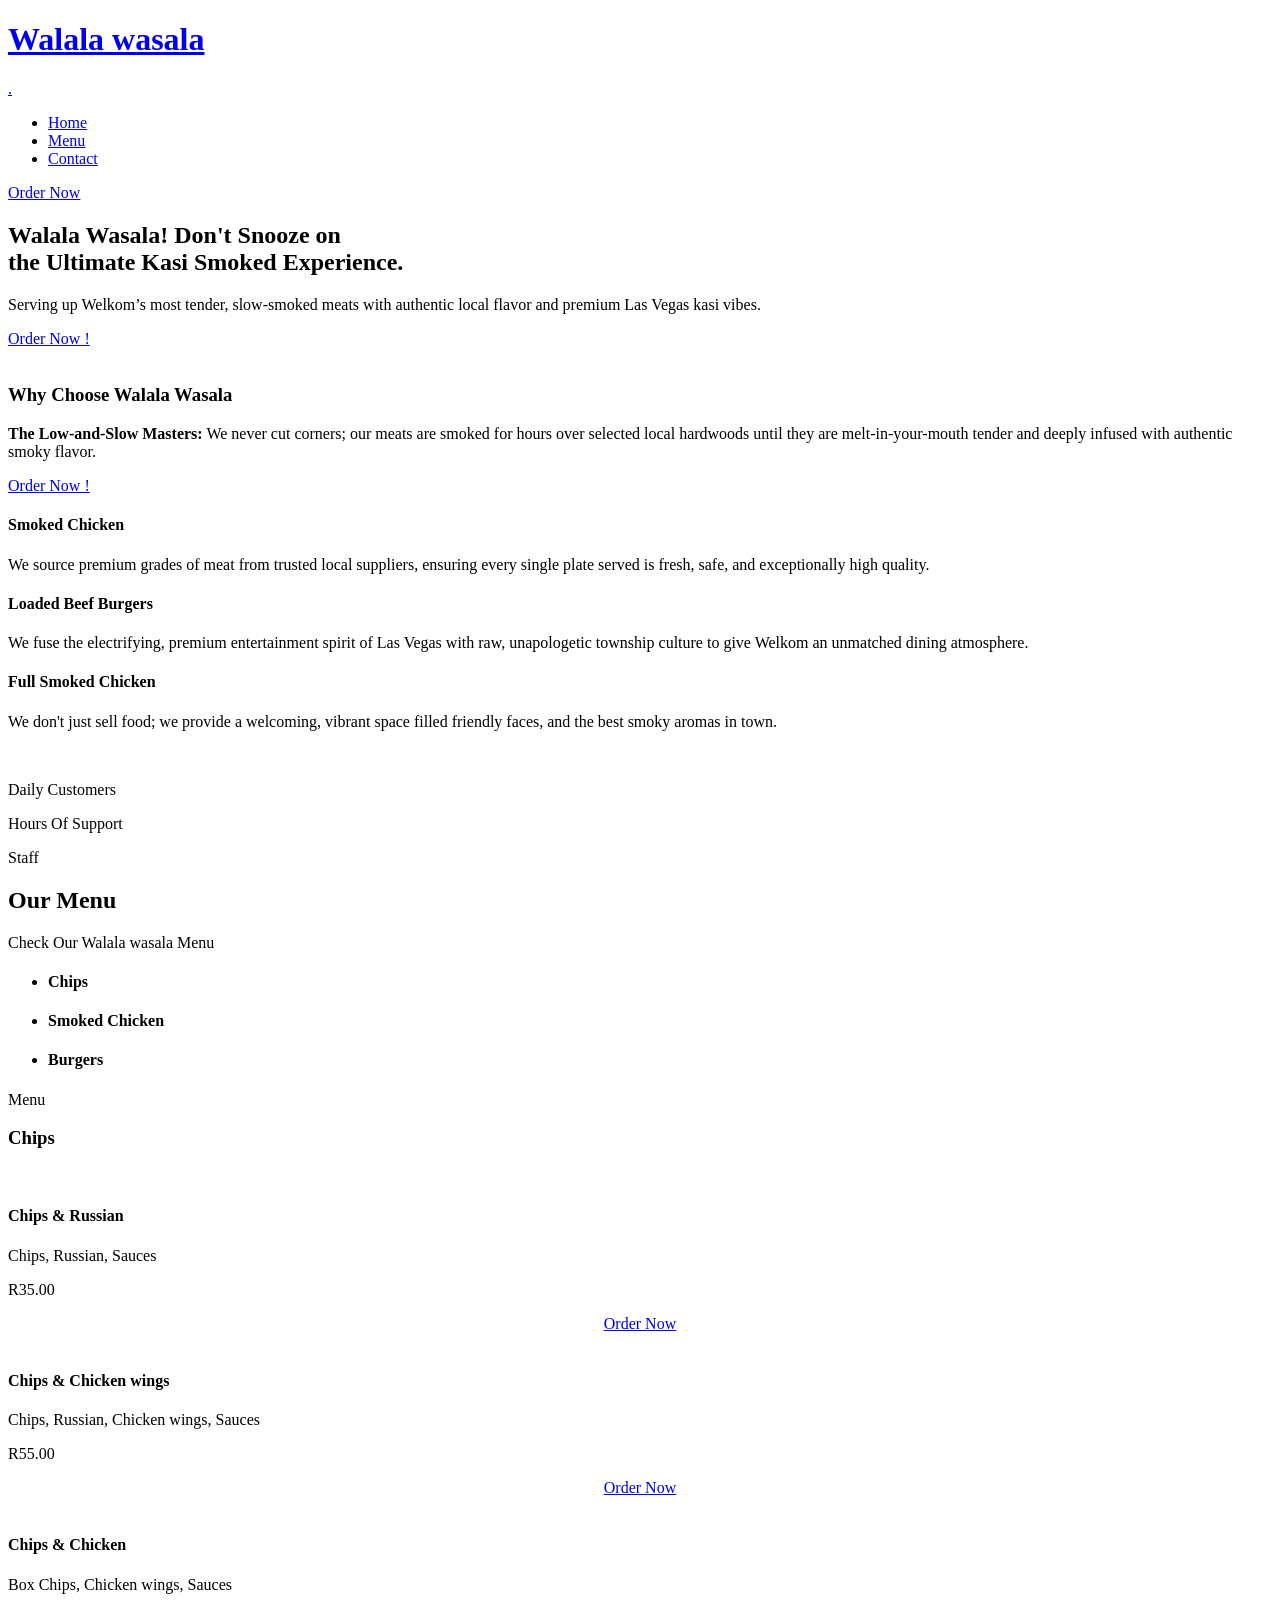
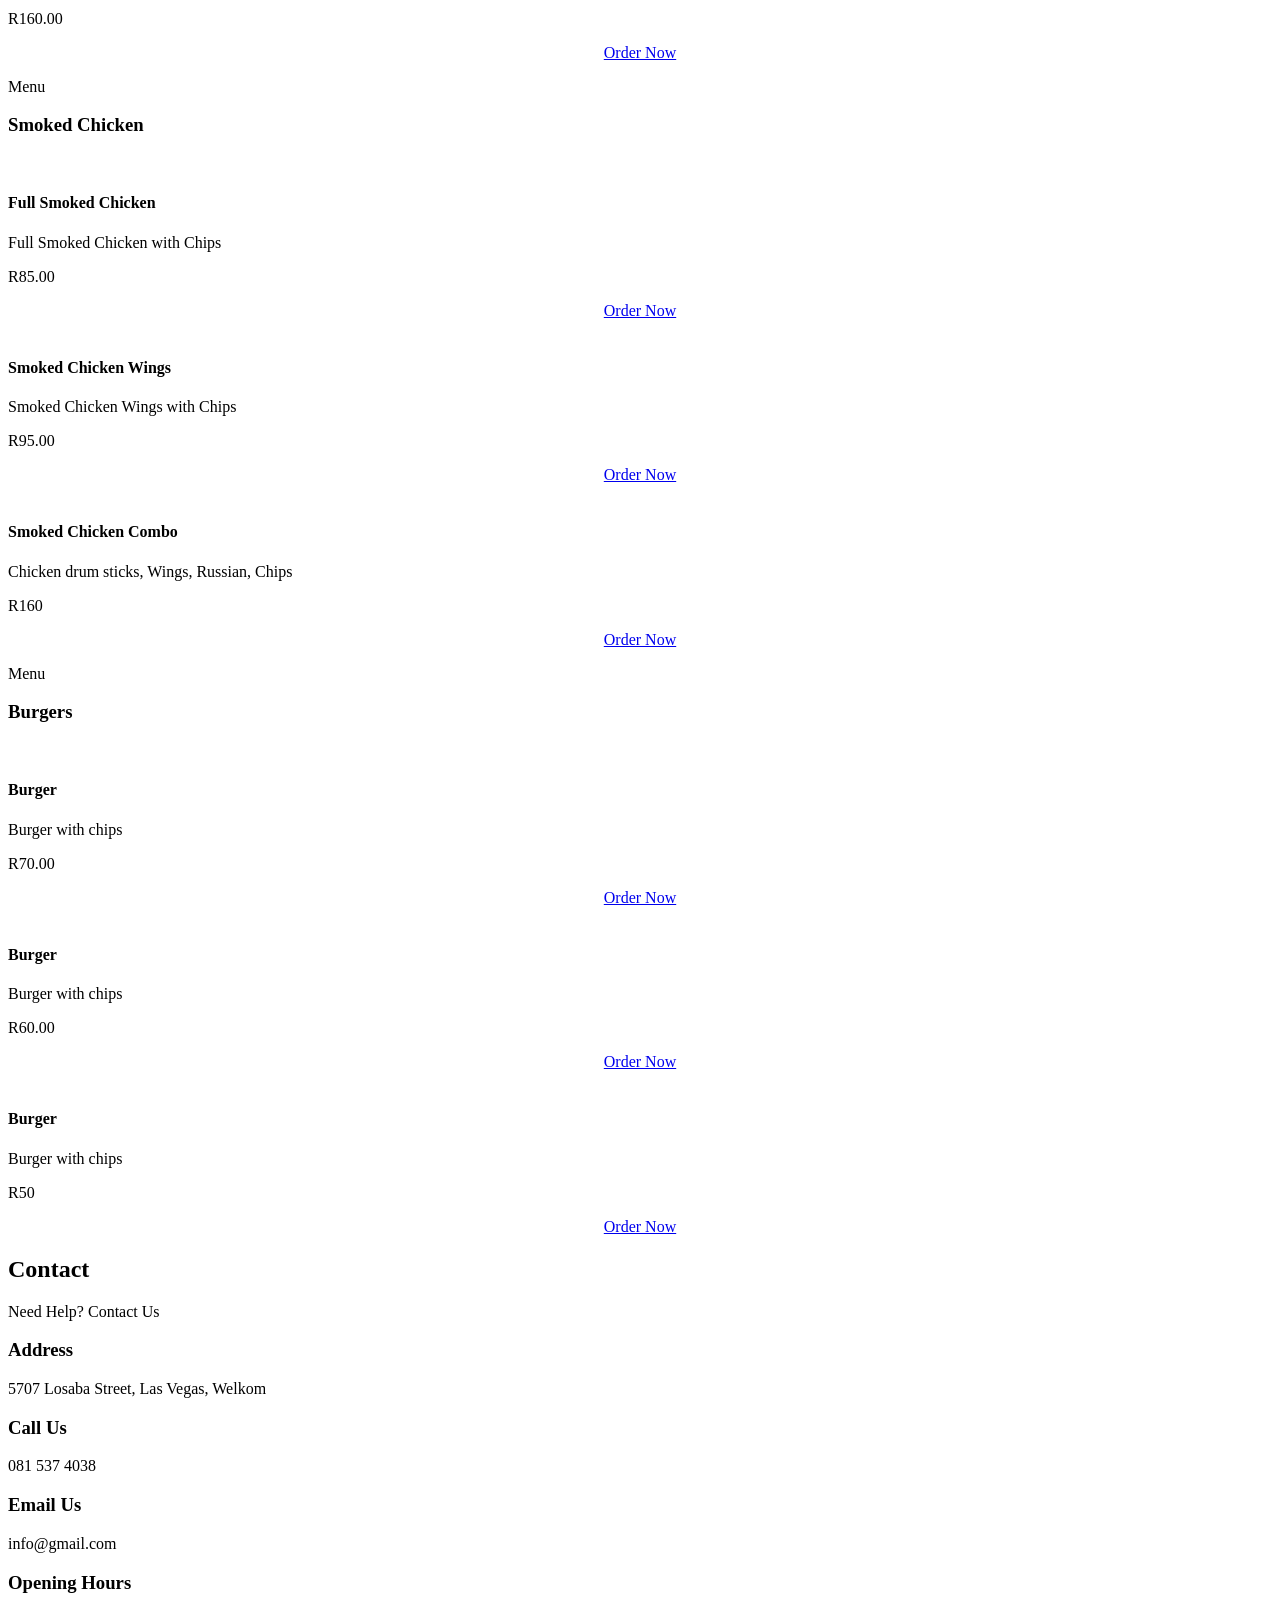
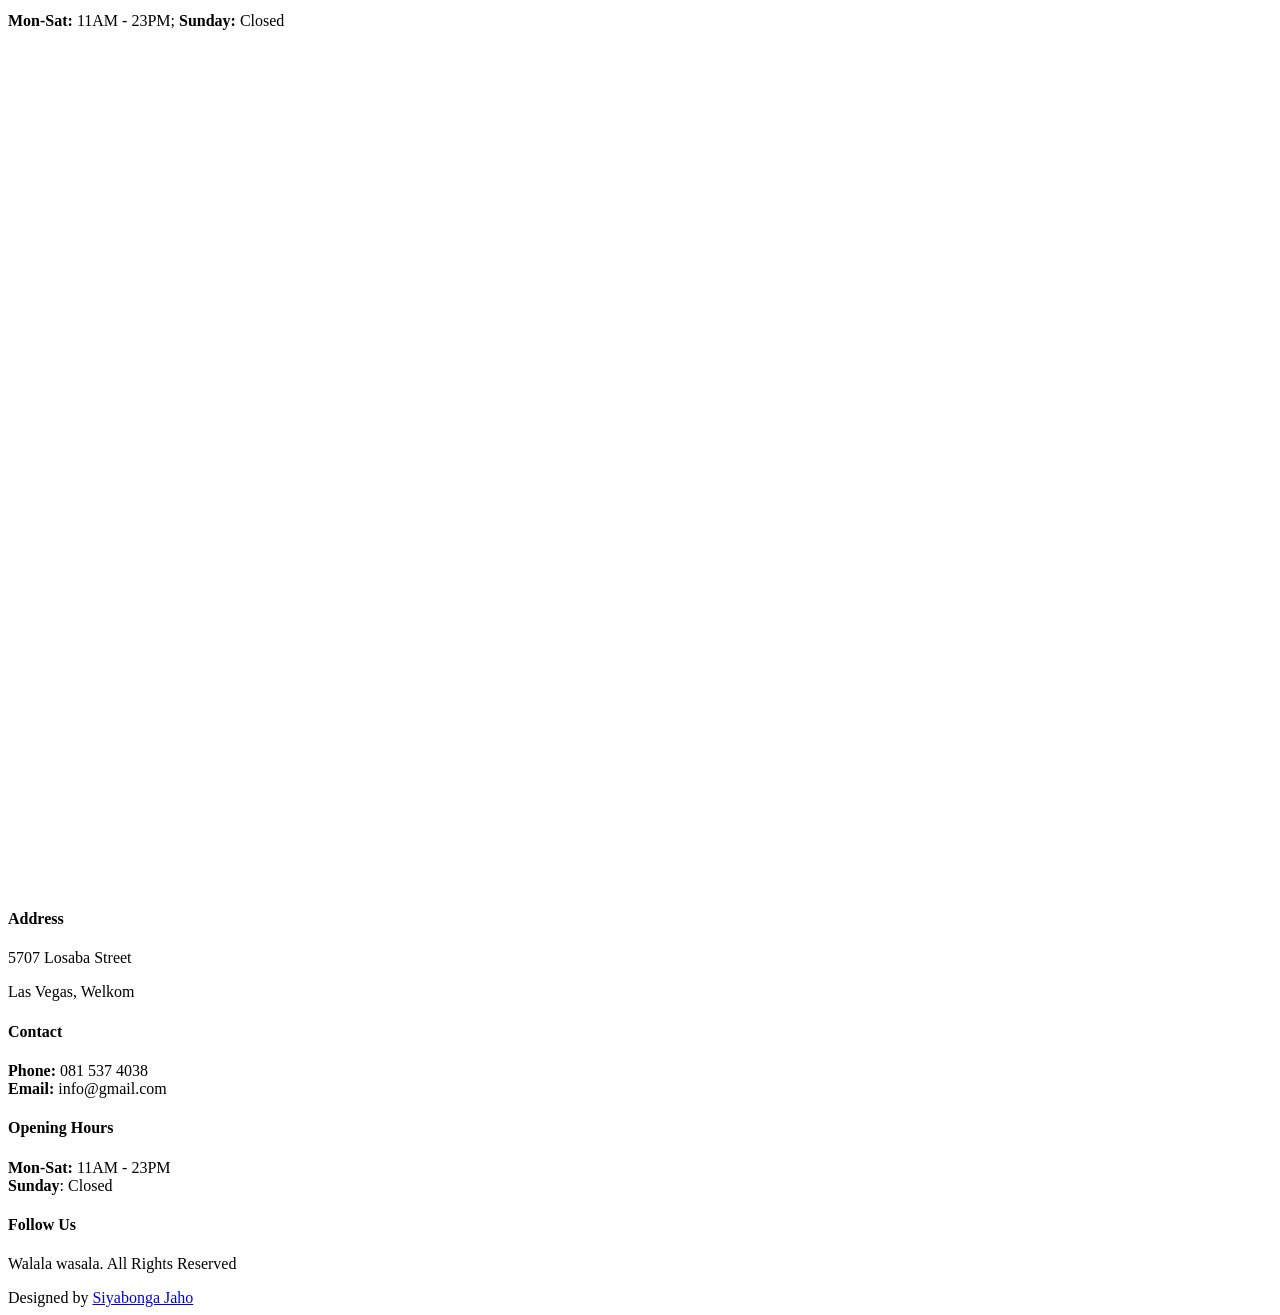
==== index.html @ bbfbb46b "Add files via upload" ====
<!DOCTYPE html>
<html lang="en">

<head>
  <meta charset="utf-8">
  <meta content="width=device-width, initial-scale=1.0" name="viewport">
  <title>Walala wasala</title>
  <meta name="description" content="">
  <meta name="keywords" content="">

  <!-- Favicons -->
  <link href="assets/img/gallery/FB_IMG_1787695778505.jpg" rel="icon">
  <link href="assets/img/gallery/FB_IMG_1787695778505.jpg" rel="apple-touch-icon">

  <!-- Fonts -->
  <link href="https://fonts.googleapis.com" rel="preconnect">
  <link href="https://fonts.gstatic.com" rel="preconnect" crossorigin>
  <link href="https://fonts.googleapis.com/css2?family=Roboto:ital,wght@0,100;0,300;0,400;0,500;0,700;0,900;1,100;1,300;1,400;1,500;1,700;1,900&family=Inter:wght@100;200;300;400;500;600;700;800;900&family=Amatic+SC:wght@400;700&display=swap" rel="stylesheet">

  <!-- Vendor CSS Files -->
  <link href="assets/vendor/bootstrap/css/bootstrap.min.css" rel="stylesheet">
  <link href="assets/vendor/bootstrap-icons/bootstrap-icons.css" rel="stylesheet">
  <link href="assets/vendor/aos/aos.css" rel="stylesheet">
  <link href="assets/vendor/glightbox/css/glightbox.min.css" rel="stylesheet">
  <link href="assets/vendor/swiper/swiper-bundle.min.css" rel="stylesheet">

  <!-- Main CSS File -->
  <link href="assets/css/main.css" rel="stylesheet">

 
</head>

<body class="index-page">

  <header id="header" class="header d-flex align-items-center sticky-top">
    <div class="container position-relative d-flex align-items-center justify-content-between">

      <a href="index.html" class="logo d-flex align-items-center me-auto me-xl-0">
        <!-- Uncomment the line below if you also wish to use an image logo -->
        <!-- <img src="assets/img/logo.png" alt=""> -->
        <h1 class="sitename">Walala wasala</h1>
        <span>.</span>
      </a>

      <nav id="navmenu" class="navmenu">
        <ul>
          <li><a href="#hero" class="active">Home<br></a></li>
          <!--li><a href="#about">About</a></li-->
          <li><a href="#menu">Menu</a></li>
          <!--li><a href="#events">Events</a></li>
          <li><a href="#chefs">Chefs</a></li>
          <li><a href="#gallery">Gallery</a></li>
          <li class="dropdown"><a href="#"><span>Dropdown</span> <i class="bi bi-chevron-down toggle-dropdown"></i></a>
            <ul>
              <li><a href="#">Dropdown 1</a></li>
              <li class="dropdown"><a href="#"><span>Deep Dropdown</span> <i class="bi bi-chevron-down toggle-dropdown"></i></a>
                <ul>
                  <li><a href="#">Deep Dropdown 1</a></li>
                  <li><a href="#">Deep Dropdown 2</a></li>
                  <li><a href="#">Deep Dropdown 3</a></li>
                  <li><a href="#">Deep Dropdown 4</a></li>
                  <li><a href="#">Deep Dropdown 5</a></li>
                </ul>
              </li>
              <li><a href="#">Dropdown 2</a></li>
              <li><a href="#">Dropdown 3</a></li>
              <li><a href="#">Dropdown 4</a></li>
            </ul>
          </li-->
          <li><a href="#contact">Contact</a></li>
        </ul>
        <i class="mobile-nav-toggle d-xl-none bi bi-list"></i>
      </nav>

      <a class="btn-getstarted" href="https://wa.me/27815374038/?text=Hello I would like to place an order.">Order Now</a>

    </div>
  </header>

  <main class="main">

    <!-- Hero Section -->
    <section id="hero" class="hero section light-background">

      <div class="container">
        <div class="row gy-4 justify-content-center justify-content-lg-between">
          <div class="col-lg-5 order-2 order-lg-1 d-flex flex-column justify-content-center">
            <h1 data-aos="fade-up"> Walala Wasala! Don't Snooze on <br>the Ultimate Kasi Smoked Experience.</h1>
            <p data-aos="fade-up" data-aos-delay="100">Serving up Welkom’s most tender, slow-smoked meats with authentic local flavor and premium Las Vegas kasi vibes.</p>
            <div class="d-flex" data-aos="fade-up" data-aos-delay="200">
              <a href="https://wa.me/27815374038/?text=Hello I would like to place an order." class="btn-get-started">Order Now !</a>
              <!--a href="https://www.youtube.com/watch?v=Y7f98aduVJ8" class="glightbox btn-watch-video d-flex align-items-center"><i class="bi bi-play-circle"></i><span>Watch Video</span></a-->
            </div>
          </div>
          <div class="col-lg-5 order-1 order-lg-2 hero-img" data-aos="zoom-out">
            <img src="assets/img/gallery/FB_IMG_1787695778505.jpg" class="img-fluid animated" alt="">
          </div>
        </div>
      </div>

    </section><!-- /Hero Section -->

    <!-- About Section -->
    <!--section id="about" class="about section">

      <!-- Section Title -->
      <!--div class="container section-title" data-aos="fade-up">
        <h2>About Us<br></h2>
        <p><span>Learn More</span> <span class="description-title">About Us</span></p>
      </div><!-- End Section Title -->

      <!--div class="container">

        <div class="row gy-4">
          <div class="col-lg-7" data-aos="fade-up" data-aos-delay="100">
            <img src="assets/img/about.jpg" class="img-fluid mb-4" alt="">
            <div class="book-a-table">
              <h3>Book a Table</h3>
              <p>+1 5589 55488 55</p>
            </div>
          </div>
          <div class="col-lg-5" data-aos="fade-up" data-aos-delay="250">
            <div class="content ps-0 ps-lg-5">
              <p class="fst-italic">
                Lorem ipsum dolor sit amet, consectetur adipiscing elit, sed do eiusmod tempor incididunt ut labore et dolore
                magna aliqua.
              </p>
              <ul>
                <li><i class="bi bi-check-circle-fill"></i> <span>Ullamco laboris nisi ut aliquip ex ea commodo consequat.</span></li>
                <li><i class="bi bi-check-circle-fill"></i> <span>Duis aute irure dolor in reprehenderit in voluptate velit.</span></li>
                <li><i class="bi bi-check-circle-fill"></i> <span>Ullamco laboris nisi ut aliquip ex ea commodo consequat. Duis aute irure dolor in reprehenderit in voluptate trideta storacalaperda mastiro dolore eu fugiat nulla pariatur.</span></li>
              </ul>
              <p>
                Ullamco laboris nisi ut aliquip ex ea commodo consequat. Duis aute irure dolor in reprehenderit in voluptate
                velit esse cillum dolore eu fugiat nulla pariatur. Excepteur sint occaecat cupidatat non proident
              </p>

              <div class="position-relative mt-4">
                <img src="assets/img/about-2.jpg" class="img-fluid" alt="">
                <a href="https://www.youtube.com/watch?v=Y7f98aduVJ8" class="glightbox pulsating-play-btn"></a>
              </div>
            </div>
          </div>
        </div>

      </div>

    </section><!-- /About Section -->

    <!-- Why Us Section -->
    <section id="why-us" class="why-us section light-background">

      <div class="container">

        <div class="row gy-4">

          <div class="col-lg-4" data-aos="fade-up" data-aos-delay="100">
            <div class="why-box">
              <h3>Why Choose Walala Wasala</h3>
              <p>
               <strong>The Low-and-Slow Masters:</strong> We never cut corners; our meats are smoked for hours over selected local hardwoods until they are melt-in-your-mouth tender and deeply infused with authentic smoky flavor.
              </p>
              <div class="text-center">
                <a href="https://wa.me/27815374038/?text=Hello I would like to place an order." class="more-btn"><span>Order Now !</span> <i class="bi bi-chevron-right"></i></a>
              </div>
            </div>
          </div><!-- End Why Box -->

          <div class="col-lg-8 d-flex align-items-stretch">
            <div class="row gy-4" data-aos="fade-up" data-aos-delay="200">

              <div class="col-xl-4">
                <div class="icon-box d-flex flex-column justify-content-center align-items-center">
                  <i class="bi bi-inboxes"></i>
                  <h4>Smoked Chicken</h4>
                  <p>We source premium grades of meat from trusted local suppliers, ensuring every single plate served is fresh, safe, and exceptionally high quality.</p>
                </div>
              </div><!-- End Icon Box -->

              <div class="col-xl-4" data-aos="fade-up" data-aos-delay="300">
                <div class="icon-box d-flex flex-column justify-content-center align-items-center">
                  <i class="bi bi-inboxes"></i>
                  <h4>Loaded Beef Burgers</h4>
                  <p>We fuse the electrifying, premium entertainment spirit of Las Vegas with raw, unapologetic township culture to give Welkom an unmatched dining atmosphere.</p>
                </div>
              </div><!-- End Icon Box -->

              <div class="col-xl-4" data-aos="fade-up" data-aos-delay="400">
                <div class="icon-box d-flex flex-column justify-content-center align-items-center">
                  <i class="bi bi-inboxes"></i>
                  <h4>Full Smoked Chicken</h4>
                  <p>We don't just sell food; we provide a welcoming, vibrant space filled friendly faces, and the best smoky aromas in town.</p>
                </div>
              </div><!-- End Icon Box -->

            </div>
          </div>

        </div>

      </div>

    </section><!-- /Why Us Section -->

    <!-- Stats Section -->
    <section id="stats" class="stats section dark-background">

      <img src="assets/img/gallery/FB_IMG_1787695778505.jpg" alt="" data-aos="fade-in">

      <div class="container position-relative" data-aos="fade-up" data-aos-delay="100">

        <div class="row gy-4">

          <div class="col-lg-3 col-md-6">
            <div class="stats-item text-center w-100 h-100">
              <span data-purecounter-start="0" data-purecounter-end="50" data-purecounter-duration="1" class="purecounter"></span>
              <p>Daily Customers</p>
            </div>
          </div><!-- End Stats Item -->

          <!--div class="col-lg-3 col-md-6">
            <div class="stats-item text-center w-100 h-100">
              <span data-purecounter-start="0" data-purecounter-end="521" data-purecounter-duration="1" class="purecounter"></span>
              <p>Projects</p>
            </div>
          </div><!-- End Stats Item -->

          <div class="col-lg-3 col-md-6">
            <div class="stats-item text-center w-100 h-100">
              <span data-purecounter-start="0" data-purecounter-end="8" data-purecounter-duration="1" class="purecounter"></span>
              <p>Hours Of Support</p>
            </div>
          </div><!-- End Stats Item -->

          <div class="col-lg-3 col-md-6">
            <div class="stats-item text-center w-100 h-100">
              <span data-purecounter-start="0" data-purecounter-end="5" data-purecounter-duration="1" class="purecounter"></span>
              <p>Staff</p>
            </div>
          </div><!-- End Stats Item -->

        </div>

      </div>

    </section><!-- /Stats Section -->

    <!-- Menu Section -->
    <section id="menu" class="menu section">

      <!-- Section Title -->
      <div class="container section-title" data-aos="fade-up">
        <h2>Our Menu</h2>
        <p><span>Check Our</span> <span class="description-title">Walala wasala Menu</span></p>
      </div><!-- End Section Title -->

      <div class="container">

        <ul class="nav nav-tabs d-flex justify-content-center" data-aos="fade-up" data-aos-delay="100">

          <li class="nav-item">
            <a class="nav-link active show" data-bs-toggle="tab" data-bs-target="#menu-starters">
              <h4>Chips</h4>
            </a>
          </li><!-- End tab nav item -->

          <li class="nav-item">
            <a class="nav-link" data-bs-toggle="tab" data-bs-target="#menu-breakfast">
              <h4>Smoked Chicken</h4>
            </a><!-- End tab nav item -->

          </li>
          <li class="nav-item">
            <a class="nav-link" data-bs-toggle="tab" data-bs-target="#menu-lunch">
              <h4>Burgers</h4>
            </a>
          </li><!-- End tab nav item -->

          <!--li class="nav-item">
            <a class="nav-link" data-bs-toggle="tab" data-bs-target="#menu-dinner">
              <h4>Dinner</h4>
            </a>
          </li><!-- End tab nav item -->

        </ul>

        <div class="tab-content" data-aos="fade-up" data-aos-delay="200">

          <div class="tab-pane fade active show" id="menu-starters">

            <div class="tab-header text-center">
              <p>Menu</p>
              <h3>Chips</h3>
            </div>

            <div class="row gy-5">

              <div class="col-lg-4 menu-item">
                <a href="assets/img/gallery/FB_IMG_1787696313741.jpg" class="glightbox"><img src="assets/img/gallery/FB_IMG_1787696313741.jpg" class="menu-img img-fluid" alt=""></a>
                <h4>Chips & Russian</h4>
                <p class="ingredients">
                  Chips, Russian, Sauces
                </p>
                <p class="price">
                  R35.00
                </p>
                 <center><a class="btn-getstarted" href="https://wa.me/27815374038/?text=Hello I would like to place an order.">Order Now</a></center>
              </div><!-- Menu Item -->

              <div class="col-lg-4 menu-item">
                <a href="assets/img/gallery/FB_IMG_1787696307633.jpg" class="glightbox"><img src="assets/img/gallery/FB_IMG_1787696307633.jpg" class="menu-img img-fluid" alt=""></a>
                <h4>Chips & Chicken wings</h4>
                <p class="ingredients">
                  Chips, Russian, Chicken wings, Sauces
                </p>
                <p class="price">
                  R55.00
                </p>
                 <center><a class="btn-getstarted" href="https://wa.me/27815374038/?text=Hello I would like to place an order.">Order Now</a></center>
              </div><!-- Menu Item -->

              <div class="col-lg-4 menu-item">
                <a href="assets/img/gallery/FB_IMG_1787696283508.jpg" class="glightbox"><img src="assets/img/gallery/FB_IMG_1787696283508.jpg" class="menu-img img-fluid" height="100px" alt=""></a>
                <h4>Chips & Chicken</h4>
                <p class="ingredients">
                 Box Chips, Chicken wings, Sauces
                </p>
                <p class="price">
                  R160.00
                </p>
                 <center><a class="btn-getstarted" href="https://wa.me/27815374038/?text=Hello I would like to place an order.">Order Now</a></center>
              </div><!-- Menu Item -->

              <!--div class="col-lg-4 menu-item">
                <a href="assets/img/menu/menu-item-4.png" class="glightbox"><img src="assets/img/menu/menu-item-4.png" class="menu-img img-fluid" alt=""></a>
                <h4>Eos Luibusdam</h4>
                <p class="ingredients">
                  Lorem, deren, trataro, filede, nerada
                </p>
                <p class="price">
                  R12.95
                </p>
              </div><!-- Menu Item -->

              <!--div class="col-lg-4 menu-item">
                <a href="assets/img/menu/menu-item-5.png" class="glightbox"><img src="assets/img/menu/menu-item-5.png" class="menu-img img-fluid" alt=""></a>
                <h4>Eos Luibusdam</h4>
                <p class="ingredients">
                  Lorem, deren, trataro, filede, nerada
                </p>
                <p class="price">
                  R12.95
                </p>
              </div><!-- Menu Item -->

              <!--div class="col-lg-4 menu-item">
                <a href="assets/img/menu/menu-item-6.png" class="glightbox"><img src="assets/img/menu/menu-item-6.png" class="menu-img img-fluid" alt=""></a>
                <h4>Laboriosam Direva</h4>
                <p class="ingredients">
                  Lorem, deren, trataro, filede, nerada
                </p>
                <p class="price">
                  R9.95
                </p>
              </div><!-- Menu Item -->

            </div>

          </div><!-- End Starter Menu Content -->

          <div class="tab-pane fade" id="menu-breakfast">

            <div class="tab-header text-center">
              <p>Menu</p>
              <h3>Smoked Chicken</h3>
            </div>

            <div class="row gy-5">

              <div class="col-lg-4 menu-item">
                <a href="assets/img/gallery/FB_IMG_1787696366951.jpg" class="glightbox"><img src="assets/img/gallery/FB_IMG_1787696366951.jpg" class="menu-img img-fluid" alt=""></a>
                <h4>Full Smoked Chicken</h4>
                <p class="ingredients">
                  Full Smoked Chicken with Chips
                </p>
                <p class="price">
                  R85.00
                </p>
                 <center><a class="btn-getstarted" href="https://wa.me/27815374038/?text=Hello I would like to place an order.">Order Now</a></center>
              </div><!-- Menu Item -->

              <div class="col-lg-4 menu-item">
                <a href="assets/img/gallery/FB_IMG_1787695811491.jpg" class="glightbox"><img src="assets/img/gallery/FB_IMG_1787695811491.jpg" class="menu-img img-fluid" alt=""></a>
                <h4>Smoked Chicken Wings</h4>
                <p class="ingredients">
                  Smoked Chicken Wings with Chips
                </p>
                <p class="price">
                  R95.00
                </p>
                 <center><a class="btn-getstarted" href="https://wa.me/27815374038/?text=Hello I would like to place an order.">Order Now</a></center>
              </div><!-- Menu Item -->

              <div class="col-lg-4 menu-item">
                <a href="assets/img/gallery.jpg" class="glightbox"><img src="assets/img/gallery/FB_IMG_1787696236591.jpg" class="menu-img img-fluid" alt=""></a>
                <h4>Smoked Chicken Combo</h4>
                <p class="ingredients">
                  Chicken drum sticks, Wings, Russian, Chips
                </p>
                <p class="price">
                  R160
                </p>
                 <center><a class="btn-getstarted" href="https://wa.me/27815374038/?text=Hello I would like to place an order.">Order Now</a></center>
              </div><!-- Menu Item -->

              <!--div class="col-lg-4 menu-item">
                <a href="assets/img/menu/menu-item-4.png" class="glightbox"><img src="assets/img/menu/menu-item-4.png" class="menu-img img-fluid" alt=""></a>
                <h4>Eos Luibusdam</h4>
                <p class="ingredients">
                  Lorem, deren, trataro, filede, nerada
                </p>
                <p class="price">
                  R12.95
                </p>
              </div><!-- Menu Item -->

              <!--div class="col-lg-4 menu-item">
                <a href="assets/img/menu/menu-item-5.png" class="glightbox"><img src="assets/img/menu/menu-item-5.png" class="menu-img img-fluid" alt=""></a>
                <h4>Eos Luibusdam</h4>
                <p class="ingredients">
                  Lorem, deren, trataro, filede, nerada
                </p>
                <p class="price">
                  R12.95
                </p>
              </div><!-- Menu Item -->

              <!--div class="col-lg-4 menu-item">
                <a href="assets/img/menu/menu-item-6.png" class="glightbox"><img src="assets/img/menu/menu-item-6.png" class="menu-img img-fluid" alt=""></a>
                <h4>Laboriosam Direva</h4>
                <p class="ingredients">
                  Lorem, deren, trataro, filede, nerada
                </p>
                <p class="price">
                  R9.95
                </p>
              </div><!-- Menu Item -->

            </div>
          </div><!-- End Breakfast Menu Content -->

          <div class="tab-pane fade" id="menu-lunch">

            <div class="tab-header text-center">
              <p>Menu</p>
              <h3>Burgers</h3>
            </div>

            <div class="row gy-5">

              <div class="col-lg-4 menu-item">
                <a href="assets/img/gallery/FB_IMG_1787696483763.jpg" class="glightbox"><img src="assets/img/gallery/FB_IMG_1787696483763.jpg" class="menu-img img-fluid" alt=""></a>
                <h4>Burger</h4>
                <p class="ingredients">
                  Burger with chips
                </p>
                <p class="price">
                  R70.00
                </p>
                 <center><a class="btn-getstarted" href="https://wa.me/27815374038/?text=Hello I would like to place an order.">Order Now</a></center>
              </div><!-- Menu Item -->

              <div class="col-lg-4 menu-item">
                <a href="assets/img/gallery/FB_IMG_1787695844472.jpg" class="glightbox"><img src="assets/img/gallery/FB_IMG_1787695844472.jpg" class="menu-img img-fluid" alt=""></a>
                <h4>Burger</h4>
                <p class="ingredients">
                  Burger with chips
                </p>
                <p class="price">
                  R60.00
                </p>
                 <center><a class="btn-getstarted" href="https://wa.me/27815374038/?text=Hello I would like to place an order.">Order Now</a></center>
              </div><!-- Menu Item -->

              <div class="col-lg-4 menu-item">
                <a href="assets/img/gallery/FB_IMG_1787695891425.jpg" class="glightbox"><img src="assets/img/gallery/FB_IMG_1787695891425.jpg" class="menu-img img-fluid" alt=""></a>
                <h4>Burger</h4>
                <p class="ingredients">
                  Burger with chips
                </p>
                <p class="price">
                  R50
                </p>
                 <center><a class="btn-getstarted" href="https://wa.me/27815374038/?text=Hello I would like to place an order.">Order Now</a></center>
              </div><!-- Menu Item -->

              <!--div class="col-lg-4 menu-item">
                <a href="assets/img/menu/menu-item-4.png" class="glightbox"><img src="assets/img/menu/menu-item-4.png" class="menu-img img-fluid" alt=""></a>
                <h4>Eos Luibusdam</h4>
                <p class="ingredients">
                  Lorem, deren, trataro, filede, nerada
                </p>
                <p class="price">
                  R12.95
                </p>
              </div><!-- Menu Item -->

              <!--div class="col-lg-4 menu-item">
                <a href="assets/img/menu/menu-item-5.png" class="glightbox"><img src="assets/img/menu/menu-item-5.png" class="menu-img img-fluid" alt=""></a>
                <h4>Eos Luibusdam</h4>
                <p class="ingredients">
                  Lorem, deren, trataro, filede, nerada
                </p>
                <p class="price">
                  R12.95
                </p>
              </div><!-- Menu Item -->

              <!--div class="col-lg-4 menu-item">
                <a href="assets/img/menu/menu-item-6.png" class="glightbox"><img src="assets/img/menu/menu-item-6.png" class="menu-img img-fluid" alt=""></a>
                <h4>Laboriosam Direva</h4>
                <p class="ingredients">
                  Lorem, deren, trataro, filede, nerada
                </p>
                <p class="price">
                  R9.95
                </p>
              </div><!-- Menu Item -->

            </div>
          </div><!-- End Lunch Menu Content -->

          <!--div class="tab-pane fade" id="menu-dinner">

            <div class="tab-header text-center">
              <p>Menu</p>
              <h3>Dinner</h3>
            </div>

            <div class="row gy-5">

              <div class="col-lg-4 menu-item">
                <a href="assets/img/menu/menu-item-1.png" class="glightbox"><img src="assets/img/menu/menu-item-1.png" class="menu-img img-fluid" alt=""></a>
                <h4>Magnam Tiste</h4>
                <p class="ingredients">
                  Lorem, deren, trataro, filede, nerada
                </p>
                <p class="price">
                  R5.95
                </p>
              </div><!-- Menu Item -->

              <!--div class="col-lg-4 menu-item">
                <a href="assets/img/menu/menu-item-2.png" class="glightbox"><img src="assets/img/menu/menu-item-2.png" class="menu-img img-fluid" alt=""></a>
                <h4>Aut Luia</h4>
                <p class="ingredients">
                  Lorem, deren, trataro, filede, nerada
                </p>
                <p class="price">
                  R14.95
                </p>
              </div><!-- Menu Item -->

              <!--div class="col-lg-4 menu-item">
                <a href="assets/img/menu/menu-item-3.png" class="glightbox"><img src="assets/img/menu/menu-item-3.png" class="menu-img img-fluid" alt=""></a>
                <h4>Est Eligendi</h4>
                <p class="ingredients">
                  Lorem, deren, trataro, filede, nerada
                </p>
                <p class="price">
                  R8.95
                </p>
              </div><!-- Menu Item -->

              <!--div class="col-lg-4 menu-item">
                <a href="assets/img/menu/menu-item-4.png" class="glightbox"><img src="assets/img/menu/menu-item-4.png" class="menu-img img-fluid" alt=""></a>
                <h4>Eos Luibusdam</h4>
                <p class="ingredients">
                  Lorem, deren, trataro, filede, nerada
                </p>
                <p class="price">
                  R12.95
                </p>
              </div><!-- Menu Item -->

              <!--div class="col-lg-4 menu-item">
                <a href="assets/img/menu/menu-item-5.png" class="glightbox"><img src="assets/img/menu/menu-item-5.png" class="menu-img img-fluid" alt=""></a>
                <h4>Eos Luibusdam</h4>
                <p class="ingredients">
                  Lorem, deren, trataro, filede, nerada
                </p>
                <p class="price">
                  R12.95
                </p>
              </div><!-- Menu Item -->

              <!--div class="col-lg-4 menu-item">
                <a href="assets/img/menu/menu-item-6.png" class="glightbox"><img src="assets/img/menu/menu-item-6.png" class="menu-img img-fluid" alt=""></a>
                <h4>Laboriosam Direva</h4>
                <p class="ingredients">
                  Lorem, deren, trataro, filede, nerada
                </p>
                <p class="price">
                  R9.95
                </p>
              </div><!-- Menu Item -->

            </div>
          </div><!-- End Dinner Menu Content -->

        </div>

      </div>

    </section><!-- /Menu Section -->

    <!-- Testimonials Section -->
    <!--section id="testimonials" class="testimonials section light-background">

      <!-- Section Title -->
      <!--div class="container section-title" data-aos="fade-up">
        <h2>TESTIMONIALS</h2>
        <p>What Are They <span class="description-title">Saying About Us</span></p>
      </div><!-- End Section Title -->

      <!--div class="container" data-aos="fade-up" data-aos-delay="100">

        <div class="swiper init-swiper">
          <script type="application/json" class="swiper-config">
            {
              "loop": true,
              "speed": 600,
              "autoplay": {
                "delay": 5000
              },
              "slidesPerView": "auto",
              "pagination": {
                "el": ".swiper-pagination",
                "type": "bullets",
                "clickable": true
              }
            }
          </script>
          <div class="swiper-wrapper">

            <div class="swiper-slide">
              <div class="testimonial-item">
                <div class="row gy-4 justify-content-center">
                  <div class="col-lg-6">
                    <div class="testimonial-content">
                      <p>
                        <i class="bi bi-quote quote-icon-left"></i>
                        <span>Proin iaculis purus consequat sem cure digni ssim donec porttitora entum suscipit rhoncus. Accusantium quam, ultricies eget id, aliquam eget nibh et. Maecen aliquam, risus at semper.</span>
                        <i class="bi bi-quote quote-icon-right"></i>
                      </p>
                      <h3>Saul Goodman</h3>
                      <h4>Ceo &amp; Founder</h4>
                      <div class="stars">
                        <i class="bi bi-star-fill"></i><i class="bi bi-star-fill"></i><i class="bi bi-star-fill"></i><i class="bi bi-star-fill"></i><i class="bi bi-star-fill"></i>
                      </div>
                    </div>
                  </div>
                  <div class="col-lg-2 text-center">
                    <img src="assets/img/testimonials/testimonials-1.jpg" class="img-fluid testimonial-img" alt="">
                  </div>
                </div>
              </div>
            </div><!-- End testimonial item -->

            <!--div class="swiper-slide">
              <div class="testimonial-item">
                <div class="row gy-4 justify-content-center">
                  <div class="col-lg-6">
                    <div class="testimonial-content">
                      <p>
                        <i class="bi bi-quote quote-icon-left"></i>
                        <span>Export tempor illum tamen malis malis eram quae irure esse labore quem cillum quid cillum eram malis quorum velit fore eram velit sunt aliqua noster fugiat irure amet legam anim culpa.</span>
                        <i class="bi bi-quote quote-icon-right"></i>
                      </p>
                      <h3>Sara Wilsson</h3>
                      <h4>Designer</h4>
                      <div class="stars">
                        <i class="bi bi-star-fill"></i><i class="bi bi-star-fill"></i><i class="bi bi-star-fill"></i><i class="bi bi-star-fill"></i><i class="bi bi-star-fill"></i>
                      </div>
                    </div>
                  </div>
                  <div class="col-lg-2 text-center">
                    <img src="assets/img/testimonials/testimonials-2.jpg" class="img-fluid testimonial-img" alt="">
                  </div>
                </div>
              </div>
            </div><!-- End testimonial item -->

            <!--div class="swiper-slide">
              <div class="testimonial-item">
                <div class="row gy-4 justify-content-center">
                  <div class="col-lg-6">
                    <div class="testimonial-content">
                      <p>
                        <i class="bi bi-quote quote-icon-left"></i>
                        <span>Enim nisi quem export duis labore cillum quae magna enim sint quorum nulla quem veniam duis minim tempor labore quem eram duis noster aute amet eram fore quis sint minim.</span>
                        <i class="bi bi-quote quote-icon-right"></i>
                      </p>
                      <h3>Jena Karlis</h3>
                      <h4>Store Owner</h4>
                      <div class="stars">
                        <i class="bi bi-star-fill"></i><i class="bi bi-star-fill"></i><i class="bi bi-star-fill"></i><i class="bi bi-star-fill"></i><i class="bi bi-star-fill"></i>
                      </div>
                    </div>
                  </div>
                  <div class="col-lg-2 text-center">
                    <img src="assets/img/testimonials/testimonials-3.jpg" class="img-fluid testimonial-img" alt="">
                  </div>
                </div>
              </div>
            </div><!-- End testimonial item -->

            <!--div class="swiper-slide">
              <div class="testimonial-item">
                <div class="row gy-4 justify-content-center">
                  <div class="col-lg-6">
                    <div class="testimonial-content">
                      <p>
                        <i class="bi bi-quote quote-icon-left"></i>
                        <span>Fugiat enim eram quae cillum dolore dolor amet nulla culpa multos export minim fugiat minim velit minim dolor enim duis veniam ipsum anim magna sunt elit fore quem dolore labore illum veniam.</span>
                        <i class="bi bi-quote quote-icon-right"></i>
                      </p>
                      <h3>John Larson</h3>
                      <h4>Entrepreneur</h4>
                      <div class="stars">
                        <i class="bi bi-star-fill"></i><i class="bi bi-star-fill"></i><i class="bi bi-star-fill"></i><i class="bi bi-star-fill"></i><i class="bi bi-star-fill"></i>
                      </div>
                    </div>
                  </div>
                  <div class="col-lg-2 text-center">
                    <img src="assets/img/testimonials/testimonials-4.jpg" class="img-fluid testimonial-img" alt="">
                  </div>
                </div>
              </div>
            </div><!-- End testimonial item -->

          <!--/div>
          <div class="swiper-pagination"></div>
        </div>

      </div>

    </section><!-- /Testimonials Section -->

    <!-- Events Section -->
    <!--section id="events" class="events section">

      <div class="container-fluid" data-aos="fade-up" data-aos-delay="100">

        <div class="swiper init-swiper">
          <script type="application/json" class="swiper-config">
            {
              "loop": true,
              "speed": 600,
              "autoplay": {
                "delay": 5000
              },
              "slidesPerView": "auto",
              "pagination": {
                "el": ".swiper-pagination",
                "type": "bullets",
                "clickable": true
              },
              "breakpoints": {
                "320": {
                  "slidesPerView": 1,
                  "spaceBetween": 40
                },
                "1200": {
                  "slidesPerView": 3,
                  "spaceBetween": 1
                }
              }
            }
          </script>
          <div class="swiper-wrapper">

            <div class="swiper-slide event-item d-flex flex-column justify-content-end" style="background-image: url(assets/img/events-1.jpg)">
              <h3>Custom Parties</h3>
              <div class="price align-self-start">$99</div>
              <p class="description">
                Quo corporis voluptas ea ad. Consectetur inventore sapiente ipsum voluptas eos omnis facere. Enim facilis veritatis id est rem repudiandae nulla expedita quas.
              </p>
            </div><!-- End Event item -->

            <!--div class="swiper-slide event-item d-flex flex-column justify-content-end" style="background-image: url(assets/img/events-2.jpg)">
              <h3>Private Parties</h3>
              <div class="price align-self-start">$289</div>
              <p class="description">
                In delectus sint qui et enim. Et ab repudiandae inventore quaerat doloribus. Facere nemo vero est ut dolores ea assumenda et. Delectus saepe accusamus aspernatur.
              </p>
            </div><!-- End Event item -->

            <!--div class="swiper-slide event-item d-flex flex-column justify-content-end" style="background-image: url(assets/img/events-3.jpg)">
              <h3>Birthday Parties</h3>
              <div class="price align-self-start">$499</div>
              <p class="description">
                Laborum aperiam atque omnis minus omnis est qui assumenda quos. Quis id sit quibusdam. Esse quisquam ducimus officia ipsum ut quibusdam maxime. Non enim perspiciatis.
              </p>
            </div><!-- End Event item -->

            <!--div class="swiper-slide event-item d-flex flex-column justify-content-end" style="background-image: url(assets/img/events-4.jpg)">
              <h3>Wedding Parties</h3>
              <div class="price align-self-start">$899</div>
              <p class="description">
                Laborum aperiam atque omnis minus omnis est qui assumenda quos. Quis id sit quibusdam. Esse quisquam ducimus officia ipsum ut quibusdam maxime. Non enim perspiciatis.
              </p>
            </div><!-- End Event item -->

          <!--/div>
          <div class="swiper-pagination"></div>
        </div>

      </div>

    </section><!-- /Events Section -->

    <!-- Chefs Section -->
    <section id="chefs" class="chefs section">

      <!-- Section Title -->
      <!--div class="container section-title" data-aos="fade-up">
        <h2>chefs</h2>
        <p><span>Our</span> <span class="description-title">Proffesional Chefs<br></span></p>
      </div><!-- End Section Title -->

      <!--div class="container">

        <div class="row gy-4">

          <div class="col-lg-4 d-flex align-items-stretch" data-aos="fade-up" data-aos-delay="100">
            <div class="team-member">
              <div class="member-img">
                <img src="assets/img/chefs/chefs-1.jpg" class="img-fluid" alt="">
                <div class="social">
                  <a href=""><i class="bi bi-twitter-x"></i></a>
                  <a href=""><i class="bi bi-facebook"></i></a>
                  <a href=""><i class="bi bi-instagram"></i></a>
                  <a href=""><i class="bi bi-linkedin"></i></a>
                </div>
              </div>
              <div class="member-info">
                <h4>Walter White</h4>
                <span>Master Chef</span>
                <p>Velit aut quia fugit et et. Dolorum ea voluptate vel tempore tenetur ipsa quae aut. Ipsum exercitationem iure minima enim corporis et voluptate.</p>
              </div>
            </div>
          </div><!-- End Chef Team Member -->

          <!--div class="col-lg-4 d-flex align-items-stretch" data-aos="fade-up" data-aos-delay="200">
            <div class="team-member">
              <div class="member-img">
                <img src="assets/img/chefs/chefs-2.jpg" class="img-fluid" alt="">
                <div class="social">
                  <a href=""><i class="bi bi-twitter-x"></i></a>
                  <a href=""><i class="bi bi-facebook"></i></a>
                  <a href=""><i class="bi bi-instagram"></i></a>
                  <a href=""><i class="bi bi-linkedin"></i></a>
                </div>
              </div>
              <div class="member-info">
                <h4>Sarah Jhonson</h4>
                <span>Patissier</span>
                <p>Quo esse repellendus quia id. Est eum et accusantium pariatur fugit nihil minima suscipit corporis. Voluptate sed quas reiciendis animi neque sapiente.</p>
              </div>
            </div>
          </div><!-- End Chef Team Member -->

          <!--div class="col-lg-4 d-flex align-items-stretch" data-aos="fade-up" data-aos-delay="300">
            <div class="team-member">
              <div class="member-img">
                <img src="assets/img/chefs/chefs-3.jpg" class="img-fluid" alt="">
                <div class="social">
                  <a href=""><i class="bi bi-twitter-x"></i></a>
                  <a href=""><i class="bi bi-facebook"></i></a>
                  <a href=""><i class="bi bi-instagram"></i></a>
                  <a href=""><i class="bi bi-linkedin"></i></a>
                </div>
              </div>
              <div class="member-info">
                <h4>William Anderson</h4>
                <span>Cook</span>
                <p>Vero omnis enim consequatur. Voluptas consectetur unde qui molestiae deserunt. Voluptates enim aut architecto porro aspernatur molestiae modi.</p>
              </div>
            </div>
          </div><!-- End Chef Team Member -->

        <!--/div>

      </div>

    </section><!-- /Chefs Section -->

    <!-- Book A Table Section -->
    <section id="book-a-table" class="book-a-table section">

      <!-- Section Title -->
      <!--div class="container section-title" data-aos="fade-up">
        <h2>Book A Table</h2>
        <p><span>Book Your</span> <span class="description-title">Stay With Us<br></span></p>
      </div><!-- End Section Title -->

      <!--div class="container">

        <div class="row g-0" data-aos="fade-up" data-aos-delay="100">

          <div class="col-lg-4 reservation-img" style="background-image: url(assets/img/reservation.jpg);"></div>

          <div class="col-lg-8 d-flex align-items-center reservation-form-bg" data-aos="fade-up" data-aos-delay="200">
            <form action="forms/book-a-table.php" method="post" role="form" class="php-email-form">
              <div class="row gy-4">
                <div class="col-lg-4 col-md-6">
                  <input type="text" name="name" class="form-control" id="name" placeholder="Your Name" required="">
                </div>
                <div class="col-lg-4 col-md-6">
                  <input type="email" class="form-control" name="email" id="email" placeholder="Your Email" required="">
                </div>
                <div class="col-lg-4 col-md-6">
                  <input type="text" class="form-control" name="phone" id="phone" placeholder="Your Phone" required="">
                </div>
                <div class="col-lg-4 col-md-6">
                  <input type="date" name="date" class="form-control" id="date" placeholder="Date" required="">
                </div>
                <div class="col-lg-4 col-md-6">
                  <input type="time" class="form-control" name="time" id="time" placeholder="Time" required="">
                </div>
                <div class="col-lg-4 col-md-6">
                  <input type="number" class="form-control" name="people" id="people" placeholder="# of people" required="">
                </div>
              </div>

              <div class="form-group mt-3">
                <textarea class="form-control" name="message" rows="5" placeholder="Message"></textarea>
              </div>

              <div class="text-center mt-3">
                <div class="loading">Loading</div>
                <div class="error-message"></div>
                <div class="sent-message">Your booking request was sent. We will call back or send an Email to confirm your reservation. Thank you!</div>
                <button type="submit">Book a Table</button>
              </div>
            </form>
          </div><!-- End Reservation Form -->

        <!--/div>

      </div>

    </section><!-- /Book A Table Section -->

    <!-- Gallery Section -->
    <!--section id="gallery" class="gallery section light-background">

      <!-- Section Title -->
      <!--div class="container section-title" data-aos="fade-up">
        <h2>Gallery</h2>
        <p><span>Check</span> <span class="description-title">Our Gallery</span></p>
      </div><!-- End Section Title -->

      <!--div class="container" data-aos="fade-up" data-aos-delay="100">

        <div class="swiper init-swiper">
          <script type="application/json" class="swiper-config">
            {
              "loop": true,
              "speed": 600,
              "autoplay": {
                "delay": 5000
              },
              "slidesPerView": "auto",
              "centeredSlides": true,
              "pagination": {
                "el": ".swiper-pagination",
                "type": "bullets",
                "clickable": true
              },
              "breakpoints": {
                "320": {
                  "slidesPerView": 1,
                  "spaceBetween": 0
                },
                "768": {
                  "slidesPerView": 3,
                  "spaceBetween": 20
                },
                "1200": {
                  "slidesPerView": 5,
                  "spaceBetween": 20
                }
              }
            }
          </script>
          <div class="swiper-wrapper align-items-center">
            <div class="swiper-slide"><a class="glightbox" data-gallery="images-gallery" href="assets/img/gallery/gallery-1.jpg"><img src="assets/img/gallery/gallery-1.jpg" class="img-fluid" alt=""></a></div>
            <div class="swiper-slide"><a class="glightbox" data-gallery="images-gallery" href="assets/img/gallery/gallery-2.jpg"><img src="assets/img/gallery/gallery-2.jpg" class="img-fluid" alt=""></a></div>
            <div class="swiper-slide"><a class="glightbox" data-gallery="images-gallery" href="assets/img/gallery/gallery-3.jpg"><img src="assets/img/gallery/gallery-3.jpg" class="img-fluid" alt=""></a></div>
            <div class="swiper-slide"><a class="glightbox" data-gallery="images-gallery" href="assets/img/gallery/gallery-4.jpg"><img src="assets/img/gallery/gallery-4.jpg" class="img-fluid" alt=""></a></div>
            <div class="swiper-slide"><a class="glightbox" data-gallery="images-gallery" href="assets/img/gallery/gallery-5.jpg"><img src="assets/img/gallery/gallery-5.jpg" class="img-fluid" alt=""></a></div>
            <div class="swiper-slide"><a class="glightbox" data-gallery="images-gallery" href="assets/img/gallery/gallery-6.jpg"><img src="assets/img/gallery/gallery-6.jpg" class="img-fluid" alt=""></a></div>
            <div class="swiper-slide"><a class="glightbox" data-gallery="images-gallery" href="assets/img/gallery/gallery-7.jpg"><img src="assets/img/gallery/gallery-7.jpg" class="img-fluid" alt=""></a></div>
            <div class="swiper-slide"><a class="glightbox" data-gallery="images-gallery" href="assets/img/gallery/gallery-8.jpg"><img src="assets/img/gallery/gallery-8.jpg" class="img-fluid" alt=""></a></div>
          </div>
          <div class="swiper-pagination"></div>
        </div>

      </div>

    </section><!-- /Gallery Section -->


    <!-- Contact Section -->
    <section id="contact" class="contact section">

      <!-- Section Title -->
      <div class="container section-title" data-aos="fade-up">
        <h2>Contact</h2>
        <p><span>Need Help?</span> <span class="description-title">Contact Us</span></p>
      </div><!-- End Section Title -->

      <div class="container" data-aos="fade-up" data-aos-delay="100">

        <!--div class="mb-5">
          <iframe style="width: 100%; height: 400px;" src="https://www.google.com/maps/embed?pb=!1m14!1m8!1m3!1d12097.433213460943!2d-74.0062269!3d40.7101282!3m2!1i1024!2i768!4f13.1!3m3!1m2!1s0x0%3A0xb89d1fe6bc499443!2sDowntown+Conference+Center!5e0!3m2!1smk!2sbg!4v1539943755621" frameborder="0" allowfullscreen=""></iframe>
        </div><!-- End Google Maps -->

        <div class="row gy-4">

          <div class="col-md-6">
            <div class="info-item d-flex align-items-center" data-aos="fade-up" data-aos-delay="200">
              <i class="icon bi bi-geo-alt flex-shrink-0"></i>
              <div>
                <h3>Address</h3>
                <p>5707 Losaba Street, Las Vegas, Welkom</p>
              </div>
            </div>
          </div><!-- End Info Item -->

          <div class="col-md-6">
            <div class="info-item d-flex align-items-center" data-aos="fade-up" data-aos-delay="300">
              <i class="icon bi bi-telephone flex-shrink-0"></i>
              <div>
                <h3>Call Us</h3>
                <p>081 537 4038</p>
              </div>
            </div>
          </div><!-- End Info Item -->

          <div class="col-md-6">
            <div class="info-item d-flex align-items-center" data-aos="fade-up" data-aos-delay="400">
              <i class="icon bi bi-envelope flex-shrink-0"></i>
              <div>
                <h3>Email Us</h3>
                <p>info@gmail.com</p>
              </div>
            </div>
          </div><!-- End Info Item -->

          <div class="col-md-6">
            <div class="info-item d-flex align-items-center" data-aos="fade-up" data-aos-delay="500">
              <i class="icon bi bi-clock flex-shrink-0"></i>
              <div>
                <h3>Opening Hours<br></h3>
                <p><strong>Mon-Sat:</strong> 11AM - 23PM; <strong>Sunday:</strong> Closed</p>
              </div>
            </div>
          </div><!-- End Info Item -->

        </div>

        <!--form action="forms/contact.php" method="post" class="php-email-form" data-aos="fade-up" data-aos-delay="600">
          <div class="row gy-4">

            <div class="col-md-6">
              <input type="text" name="name" class="form-control" placeholder="Your Name" required="">
            </div>

            <div class="col-md-6 ">
              <input type="email" class="form-control" name="email" placeholder="Your Email" required="">
            </div>

            <div class="col-md-12">
              <input type="text" class="form-control" name="subject" placeholder="Subject" required="">
            </div>

            <div class="col-md-12">
              <textarea class="form-control" name="message" rows="6" placeholder="Message" required=""></textarea>
            </div>

            <div class="col-md-12 text-center">
              <div class="loading">Loading</div>
              <div class="error-message"></div>
              <div class="sent-message">Your message has been sent. Thank you!</div>

              <button type="submit">Send Message</button>
            </div>

          </div>
        </form><!-- End Contact Form -->

      </div>

    </section><!-- /Contact Section -->
     <div class="embed-map-responsive">
<div class="embed-map-container">
  <iframe class="embed-map-frame" frameborder="0" scrolling="no" marginheight="0" marginwidth="0" src="https://maps.google.com/maps?q=5707%20Losaba%20Way%2C%20Thabong%20Ext%204%2C%20Welkom%2C%209463%2C%20South%20Africa&t=m&z=11&ie=UTF8&iwloc=B&output=embed"></iframe>
  <a href="https://embed-maps.org" style="font-size:2px!important;color:gray!important;position:absolute;bottom:0;left:0;z-index:1;max-height:1px;overflow:hidden">embed google map wordpress</a>
</div>
<style>
  .embed-map-responsive{position:relative;text-align:right;width:100%;height:0;padding-bottom:66.66666666666666%;}
  .embed-map-container{overflow:hidden;background:none!important;width:100%;height:100%;position:absolute;top:0;left:0;}
  .embed-map-frame{width:100%!important;height:100%!important;position:absolute;top:0;left:0;}
</style>
</div>

  </main>

  <footer id="footer" class="footer dark-background">

    <div class="container">
      <div class="row gy-3">
        <div class="col-lg-3 col-md-6 d-flex">
          <i class="bi bi-geo-alt icon"></i>
          <div class="address">
            <h4>Address</h4>
            <p>5707 Losaba Street</p>
            <p>Las Vegas, Welkom</p>
            <p></p>
          </div>

        </div>

        <div class="col-lg-3 col-md-6 d-flex">
          <i class="bi bi-telephone icon"></i>
          <div>
            <h4>Contact</h4>
            <p>
              <strong>Phone:</strong> <span>081 537 4038</span><br>
              <strong>Email:</strong> <span>info@gmail.com</span><br>
            </p>
          </div>
        </div>

        <div class="col-lg-3 col-md-6 d-flex">
          <i class="bi bi-clock icon"></i>
          <div>
            <h4>Opening Hours</h4>
            <p>
              <strong>Mon-Sat:</strong> <span>11AM - 23PM</span><br>
              <strong>Sunday</strong>: <span>Closed</span>
            </p>
          </div>
        </div>

        <div class="col-lg-3 col-md-6">
          <h4>Follow Us</h4>
          <div class="social-links d-flex">
            <a href="https://www.facebook.com/groups/1484527458533709/user/100063645702769/" class="facebook"><i class="bi bi-facebook"></i></a>
            <!--a href="#" class="twitter"><i class="bi bi-twitter-x"></i></a>
            <a href="#" class="instagram"><i class="bi bi-instagram"></i></a>
            <a href="#" class="linkedin"><i class="bi bi-linkedin"></i></a-->
          </div>
        </div>

      </div>
    </div>

    <div class="container copyright text-center mt-4">Walala wasala.</strong> <span>All Rights Reserved</span></p>
      <div class="credits">
        <!-- All the links in the footer should remain intact. -->
        <!-- You can delete the links only if you've purchased the pro version. -->
        <!-- Licensing information: https://bootstrapmade.com/license/ -->
        <!-- Purchase the pro version with working PHP/AJAX contact form: [buy-url] -->
        Designed by <a href="#">Siyabonga Jaho</a>
      </div>
    </div>

  </footer>

  <!-- Scroll Top -->
  <a href="#" id="scroll-top" class="scroll-top d-flex align-items-center justify-content-center"><i class="bi bi-arrow-up-short"></i></a>

  <!-- Preloader -->
  <div id="preloader"></div>

  <!-- Vendor JS Files -->
  <script src="assets/vendor/bootstrap/js/bootstrap.bundle.min.js"></script>
  <script src="assets/vendor/php-email-form/validate.js"></script>
  <script src="assets/vendor/aos/aos.js"></script>
  <script src="assets/vendor/glightbox/js/glightbox.min.js"></script>
  <script src="assets/vendor/purecounter/purecounter_vanilla.js"></script>
  <script src="assets/vendor/swiper/swiper-bundle.min.js"></script>

  <!-- Main JS File -->
  <script src="assets/js/main.js"></script>

</body>

</html>
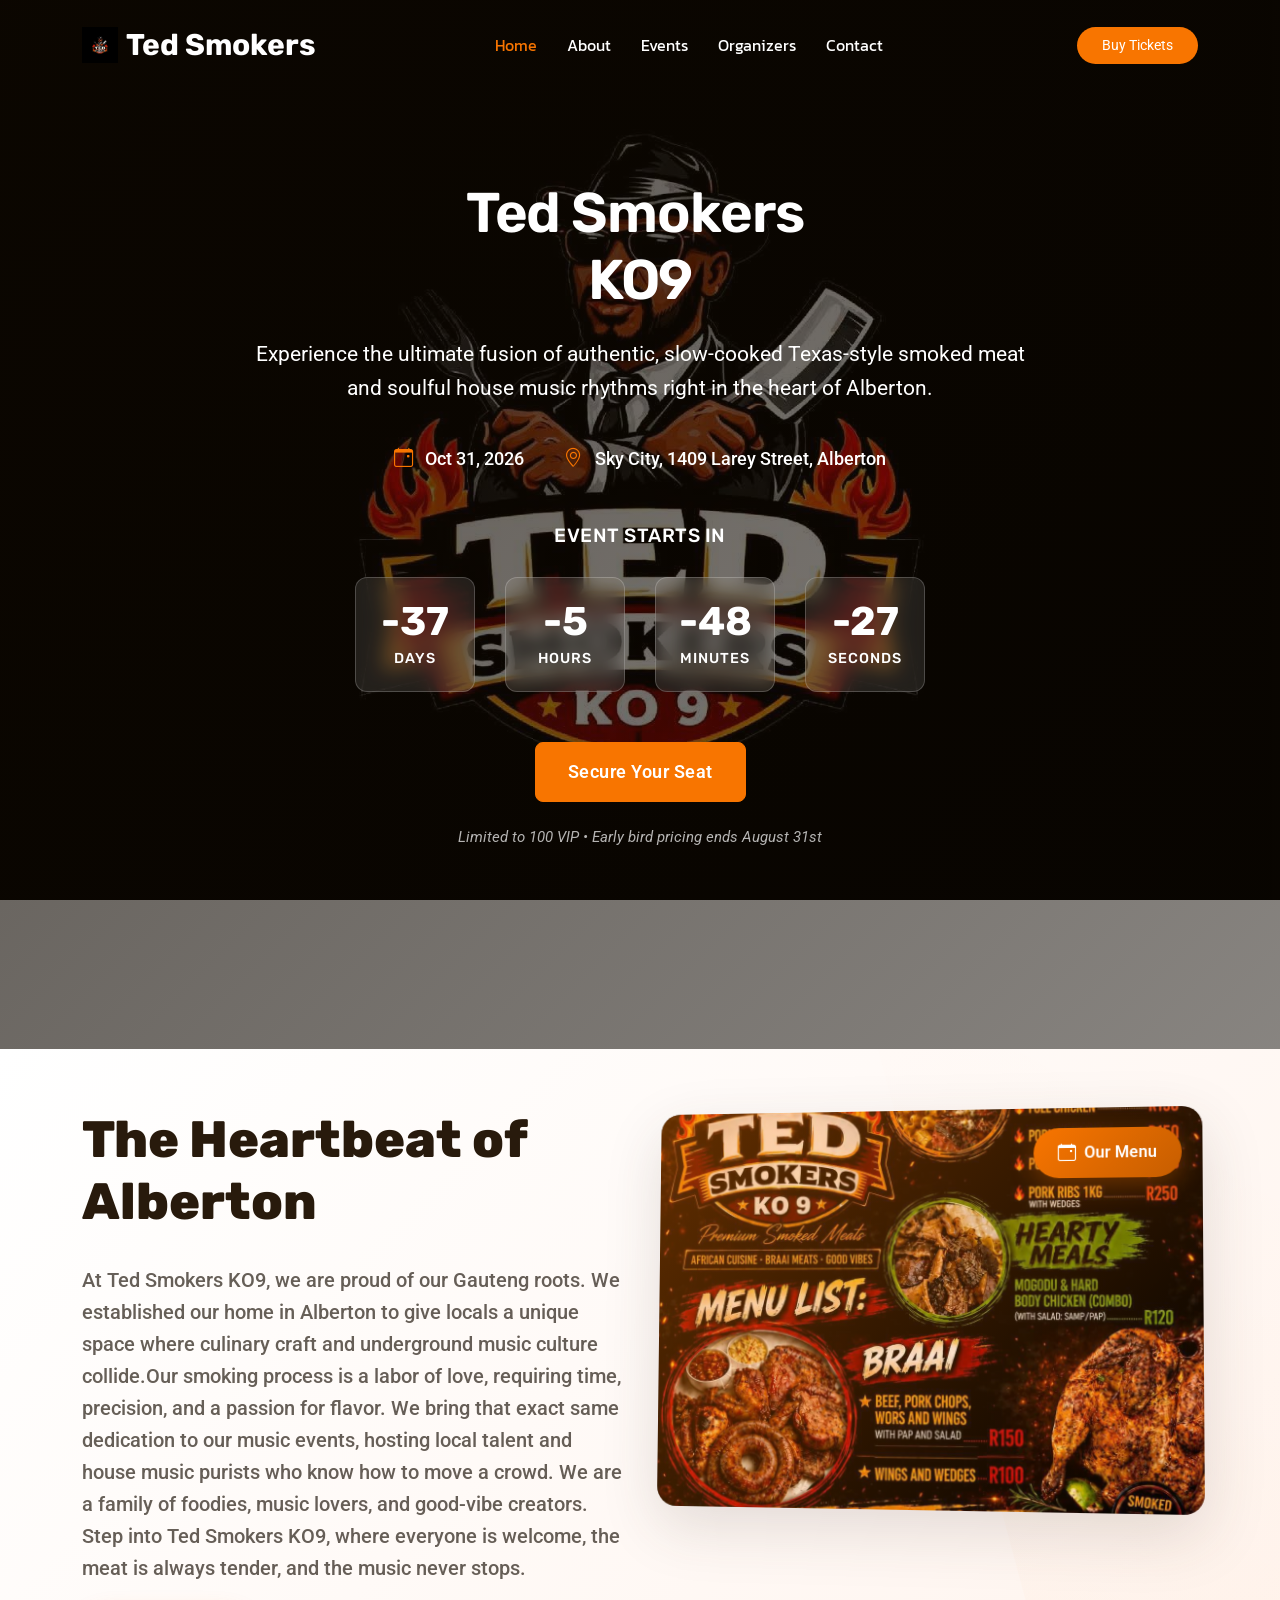
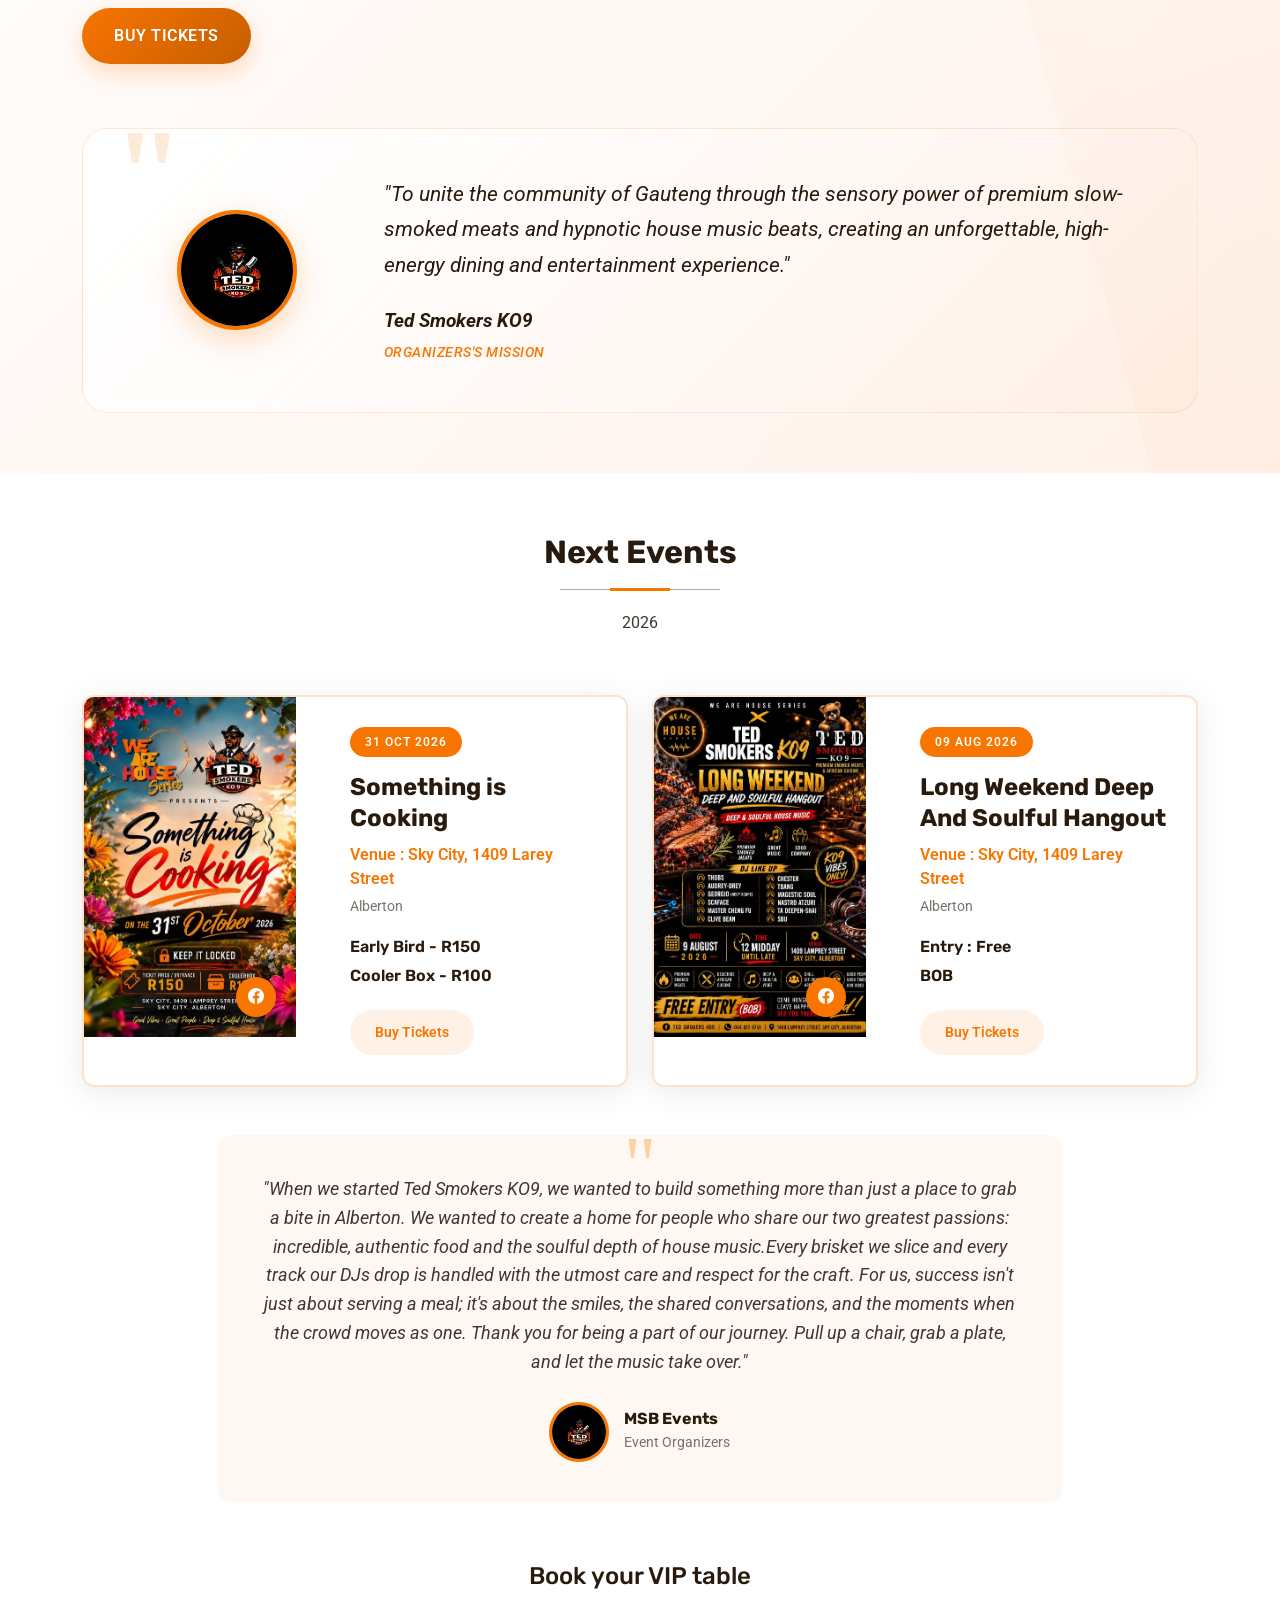
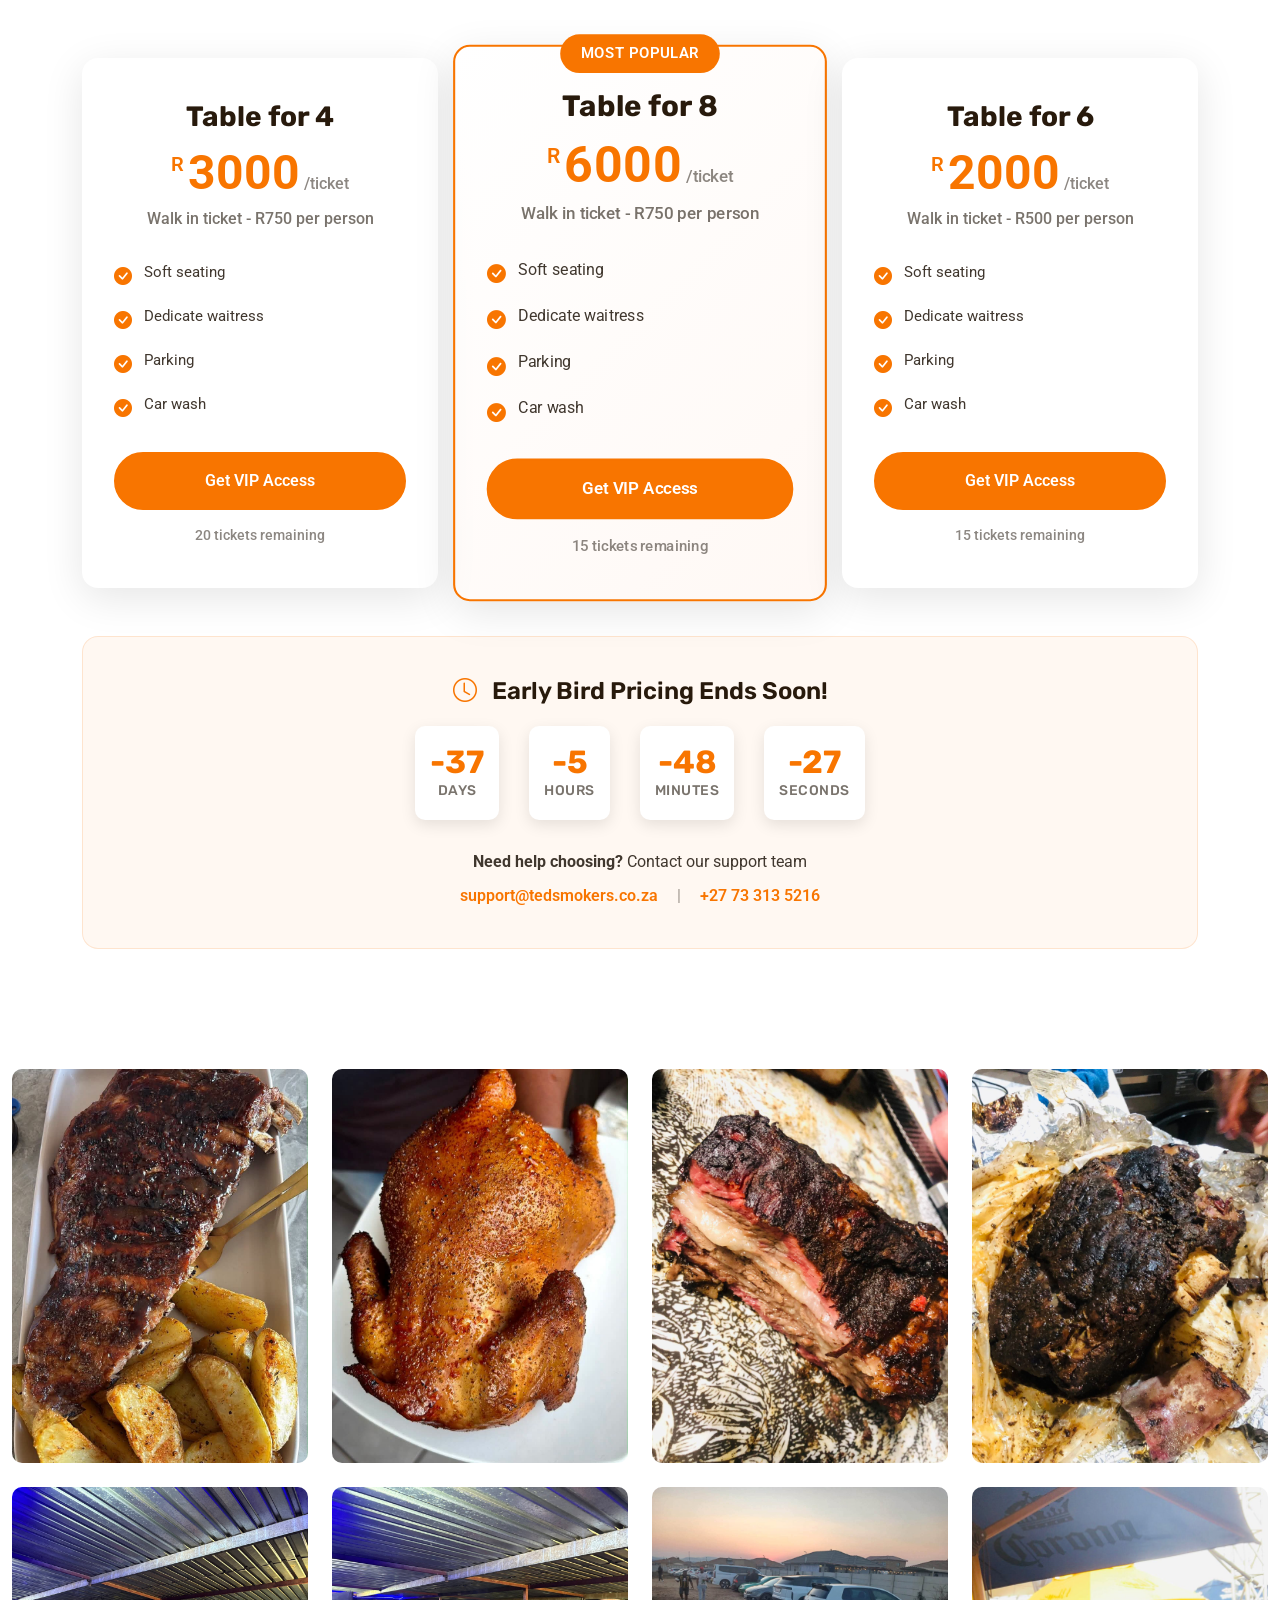
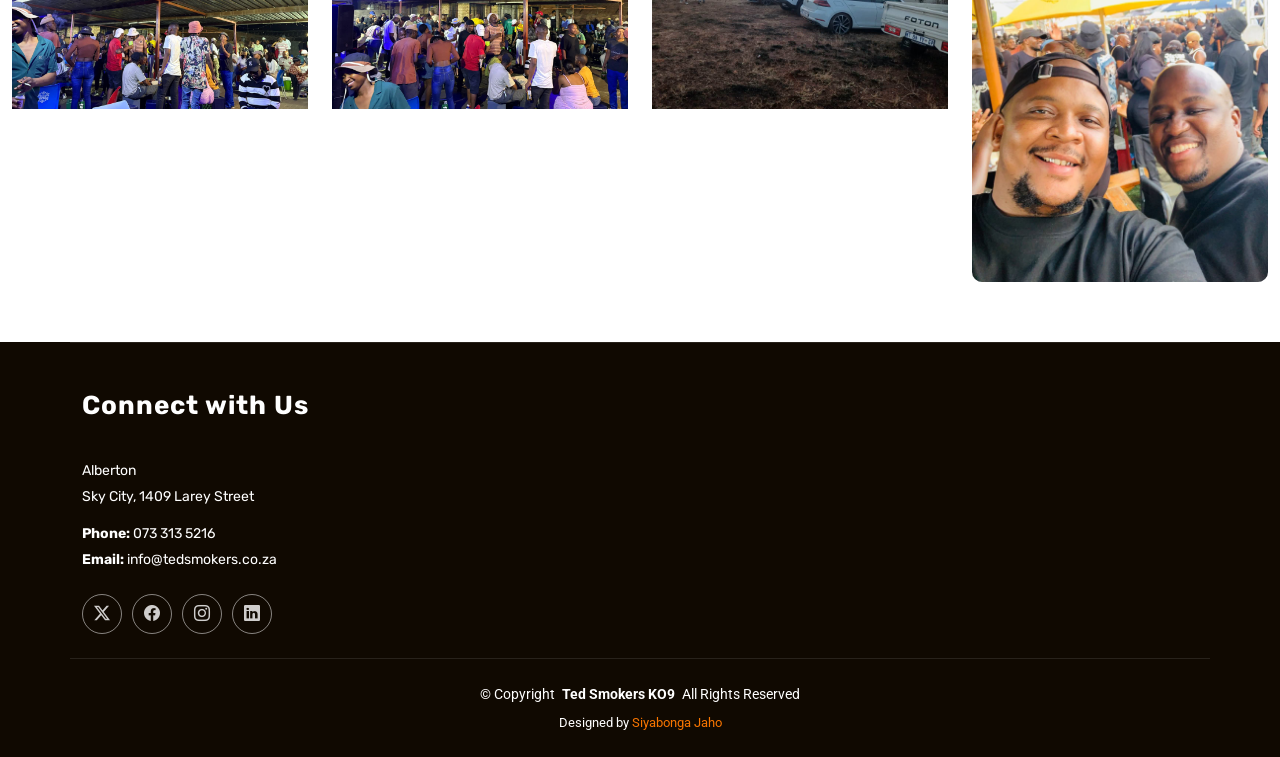
==== commit 62ce4b81: "Add files via upload" ====
--- a/index.html
+++ b/index.html
@@ -4,52 +4,59 @@
 <head>
   <meta charset="utf-8">
   <meta content="width=device-width, initial-scale=1.0" name="viewport">
-  <title>Walala wasala</title>
+  <title>Ted Smokers</title>
   <meta name="description" content="">
   <meta name="keywords" content="">
 
   <!-- Favicons -->
-  <link href="assets/img/gallery/FB_IMG_1787695778505.jpg" rel="icon">
-  <link href="assets/img/gallery/FB_IMG_1787695778505.jpg" rel="apple-touch-icon">
+  <link href="assets/img/events/FB_IMG_1787832230029.jpg" rel="icon">
+  <link href="assets/img/events/FB_IMG_1787832230029.jpg" rel="apple-touch-icon">
 
   <!-- Fonts -->
   <link href="https://fonts.googleapis.com" rel="preconnect">
   <link href="https://fonts.gstatic.com" rel="preconnect" crossorigin>
-  <link href="https://fonts.googleapis.com/css2?family=Roboto:ital,wght@0,100;0,300;0,400;0,500;0,700;0,900;1,100;1,300;1,400;1,500;1,700;1,900&family=Inter:wght@100;200;300;400;500;600;700;800;900&family=Amatic+SC:wght@400;700&display=swap" rel="stylesheet">
+  <link href="https://fonts.googleapis.com/css2?family=Roboto:ital,wght@0,100;0,300;0,400;0,500;0,700;0,900;1,100;1,300;1,400;1,500;1,700;1,900&family=Rubik:ital,wght@0,300;0,400;0,500;0,600;0,700;0,800;0,900;1,300;1,400;1,500;1,600;1,700;1,800;1,900&family=Kanit:ital,wght@0,100;0,200;0,300;0,400;0,500;0,600;0,700;0,800;0,900;1,100;1,200;1,300;1,400;1,500;1,600;1,700;1,800;1,900&display=swap" rel="stylesheet">
 
   <!-- Vendor CSS Files -->
   <link href="assets/vendor/bootstrap/css/bootstrap.min.css" rel="stylesheet">
   <link href="assets/vendor/bootstrap-icons/bootstrap-icons.css" rel="stylesheet">
-  <link href="assets/vendor/aos/aos.css" rel="stylesheet">
+  <link href="assets/vendor/swiper/swiper-bundle.min.css" rel="stylesheet">
   <link href="assets/vendor/glightbox/css/glightbox.min.css" rel="stylesheet">
-  <link href="assets/vendor/swiper/swiper-bundle.min.css" rel="stylesheet">
 
   <!-- Main CSS File -->
   <link href="assets/css/main.css" rel="stylesheet">
 
- 
 </head>
 
 <body class="index-page">
 
-  <header id="header" class="header d-flex align-items-center sticky-top">
-    <div class="container position-relative d-flex align-items-center justify-content-between">
-
-      <a href="index.html" class="logo d-flex align-items-center me-auto me-xl-0">
+  <header id="header" class="header d-flex align-items-center fixed-top">
+    <div class="container-fluid container-xl position-relative d-flex align-items-center justify-content-between">
+
+      <a href="index.html" class="logo d-flex align-items-center">
         <!-- Uncomment the line below if you also wish to use an image logo -->
-        <!-- <img src="assets/img/logo.png" alt=""> -->
-        <h1 class="sitename">Walala wasala</h1>
-        <span>.</span>
+         <img src="assets/img/events/FB_IMG_1787832230029.jpg" alt=""> 
+        <h1 class="sitename">Ted Smokers</h1>
       </a>
 
       <nav id="navmenu" class="navmenu">
         <ul>
-          <li><a href="#hero" class="active">Home<br></a></li>
-          <!--li><a href="#about">About</a></li-->
-          <li><a href="#menu">Menu</a></li>
-          <!--li><a href="#events">Events</a></li>
-          <li><a href="#chefs">Chefs</a></li>
-          <li><a href="#gallery">Gallery</a></li>
+          <li><a href="index.html" class="active">Home</a></li>
+          <li><a href="#">About</a></li>
+          <li><a href="#">Events</a></li>
+          <li><a href="#">Organizers</a></li>
+          <!--li><a href="venue.html">Venue</a></li>
+          <!--li class="dropdown"><a href="#"><span>More Pages</span> <i class="bi bi-chevron-down toggle-dropdown"></i></a>
+            <ul>
+              <li><a href="speaker-details.html">Speaker Details</a></li>
+              <li><a href="tickets.html">Tickets</a></li>
+              <li><a href="buy-tickets.html">Buy Tickets</a></li>
+              <li><a href="gallery.html">Gallery</a></li>
+              <li><a href="terms.html">Terms</a></li>
+              <li><a href="privacy.html">Privacy</a></li>
+              <li><a href="404.html">404</a></li>
+            </ul>
+          </li>
           <li class="dropdown"><a href="#"><span>Dropdown</span> <i class="bi bi-chevron-down toggle-dropdown"></i></a>
             <ul>
               <li><a href="#">Dropdown 1</a></li>
@@ -67,12 +74,12 @@
               <li><a href="#">Dropdown 4</a></li>
             </ul>
           </li-->
-          <li><a href="#contact">Contact</a></li>
+          <li><a href="contact.html">Contact</a></li>
         </ul>
         <i class="mobile-nav-toggle d-xl-none bi bi-list"></i>
       </nav>
 
-      <a class="btn-getstarted" href="https://wa.me/27815374038/?text=Hello I would like to place an order.">Order Now</a>
+      <a class="btn-getstarted" href="#">Buy Tickets</a>
 
     </div>
   </header>
@@ -80,1102 +87,1213 @@
   <main class="main">
 
     <!-- Hero Section -->
-    <section id="hero" class="hero section light-background">
+    <section id="hero" class="hero section dark-background">
+
+      <div class="background-overlay"></div>
+
+      <div class="hero-content">
+
+        <div class="container">
+
+          <div class="row justify-content-center text-center">
+
+            <div class="col-lg-10">
+
+              <div class="hero-text">
+
+                <h1 class="hero-title">Ted Smokers&nbsp;<br>KO9</h1>
+
+                <p class="hero-subtitle">Experience the ultimate fusion of authentic, slow-cooked Texas-style smoked meat and soulful house music rhythms right in the heart of Alberton.</p>
+
+
+                <div class="event-details">
+                  <div class="detail-item">
+                    <i class="bi bi-calendar-event"></i>
+                    <span>Oct 31, 2026</span>
+                  </div>
+                  <div class="detail-item">
+                    <i class="bi bi-geo-alt"></i>
+                    <span>Sky City, 1409 Larey Street, Alberton</span>
+                  </div>
+                </div>
+
+              </div>
+
+              <div class="countdown-section">
+
+                <h3 class="countdown-label">Event Starts In</h3>
+
+                <div class="countdown d-flex justify-content-center" data-count="2026/10/31">
+                  <div>
+                    <h3 class="count-days">47</h3>
+                    <h4>Days</h4>
+                  </div>
+                  <div>
+                    <h3 class="count-hours">11</h3>
+                    <h4>Hours</h4>
+                  </div>
+                  <div>
+                    <h3 class="count-minutes">1</h3>
+                    <h4>Minutes</h4>
+                  </div>
+                  <div>
+                    <h3 class="count-seconds">60</h3>
+                    <h4>Seconds</h4>
+                  </div>
+                </div>
+
+              </div>
+
+              <div class="cta-section">
+
+                <div class="cta-buttons">
+                  <a href="#" class="btn btn-primary btn-cta">Secure Your Seat</a>
+                  <!--a href="speakers.html" class="btn btn-secondary btn-cta">View Speakers</a-->
+                </div>
+
+                <p class="cta-note">Limited to 100 VIP • Early bird pricing ends August 31st</p>
+
+              </div>
+
+            </div><!-- End col-lg-10 -->
+
+          </div><!-- End row -->
+
+          <!--div class="sponsors-section">
+
+            <p class="sponsors-label">Proudly supported by industry leaders</p>
+
+            <div class="sponsors-logos">
+              <img src="assets/img/clients/clients-1.webp" alt="Partner Logo" class="sponsor-logo">
+              <img src="assets/img/clients/clients-3.webp" alt="Partner Logo" class="sponsor-logo">
+              <img src="assets/img/clients/clients-5.webp" alt="Partner Logo" class="sponsor-logo">
+              <img src="assets/img/clients/clients-7.webp" alt="Partner Logo" class="sponsor-logo">
+              <img src="assets/img/clients/clients-9.webp" alt="Partner Logo" class="sponsor-logo">
+              <img src="assets/img/clients/clients-11.webp" alt="Partner Logo" class="sponsor-logo">
+            </div>
+
+          </div><!-- End sponsors-section -->
+
+        </div><!-- End container -->
+
+      </div>
+
+    </section><!-- /Hero Section -->
+
+    <!-- Intro Section -->
+    <section id="intro" class="intro section">
 
       <div class="container">
-        <div class="row gy-4 justify-content-center justify-content-lg-between">
-          <div class="col-lg-5 order-2 order-lg-1 d-flex flex-column justify-content-center">
-            <h1 data-aos="fade-up"> Walala Wasala! Don't Snooze on <br>the Ultimate Kasi Smoked Experience.</h1>
-            <p data-aos="fade-up" data-aos-delay="100">Serving up Welkom’s most tender, slow-smoked meats with authentic local flavor and premium Las Vegas kasi vibes.</p>
-            <div class="d-flex" data-aos="fade-up" data-aos-delay="200">
-              <a href="https://wa.me/27815374038/?text=Hello I would like to place an order." class="btn-get-started">Order Now !</a>
-              <!--a href="https://www.youtube.com/watch?v=Y7f98aduVJ8" class="glightbox btn-watch-video d-flex align-items-center"><i class="bi bi-play-circle"></i><span>Watch Video</span></a-->
+
+        <div class="row g-4">
+
+          <div class="col-lg-6">
+            <div class="content">
+              <h2>The Heartbeat of Alberton</h2>
+              <p class="lead">At Ted Smokers KO9, we are proud of our Gauteng roots. We established our home in Alberton to give locals a unique space where culinary craft and underground music culture collide.Our smoking process is a labor of love, requiring time, precision, and a passion for flavor. We bring that exact same dedication to our music events, hosting local talent and house music purists who know how to move a crowd. We are a family of foodies, music lovers, and good-vibe creators. Step into Ted Smokers KO9, where everyone is welcome, the meat is always tender, and the music never stops.</p>
+              <!--p>It is typically organized by <strong>MSB Events</strong> and serves as a dedicated day for petrolheads to see top "spin masters" in action.</p-->
+
+              <!--div class="stats-grid">
+                <div class="stat-item">
+                  <div class="stat-number">1</div>
+                  <div class="stat-label">Days</div>
+                </div>
+                <div class="stat-item">
+                  <div class="stat-number">1</div>
+                  <div class="stat-label">Tracks</div>
+                </div>
+                <div class="stat-item">
+                  <div class="stat-number">15</div>
+                  <div class="stat-label">Drivers</div>
+                </div>
+                <div class="stat-item">
+                  <div class="stat-number">3500+</div>
+                  <div class="stat-label">Attendees</div>
+                </div>
+              </div-->
+
+              <div class="cta-section">
+                <a href="#" class="btn btn-primary">Buy Tickets</a>
+                <!--a href="#" class="btn btn-outline">Meet the Speakers</a-->
+              </div>
             </div>
           </div>
-          <div class="col-lg-5 order-1 order-lg-2 hero-img" data-aos="zoom-out">
-            <img src="assets/img/gallery/FB_IMG_1787695778505.jpg" class="img-fluid animated" alt="">
+
+          <div class="col-lg-6">
+            <div class="visual-section">
+              <div class="image-wrapper">
+                <img src="assets/img/events/FB_IMG_1787832322603.jpg" alt="Tech Summit" class="img-fluid">
+                <div class="gradient-overlay"></div>
+                <div class="floating-badge">
+                  <i class="bi bi-calendar-event"></i>
+                  <span>Our Menu</span>
+                </div>
+              </div>
+
+              <!--div class="highlight-cards">
+                <div class="highlight-card">
+                  <i class="bi bi-people-fill"></i>
+                  <h4>Global Networking</h4>
+                  <p>Connect with industry leaders from 60+ countries</p>
+                </div>
+                <div class="highlight-card">
+                  <i class="bi bi-lightbulb-fill"></i>
+                  <h4>Innovation Showcase</h4>
+                  <p>Discover cutting-edge technologies and startups</p>
+                </div>
+              </div-->
+            </div>
           </div>
-        </div>
+
+        </div>
+
+        <div class="founder-quote">
+          <div class="row align-items-center">
+            <div class="col-lg-3 text-center">
+              <img src="assets/img/events/FB_IMG_1787832230029.jpg" alt="noge" class="founder-img">
+            </div>
+            <div class="col-lg-9">
+              <blockquote>
+                <p>"To unite the community of Gauteng through the sensory power of premium slow-smoked meats and hypnotic house music beats, creating an unforgettable, high-energy dining and entertainment experience."</p>
+                <cite>
+                  <strong>Ted Smokers KO9</strong>
+                  <span>Organizers's Mission</span>
+                </cite>
+              </blockquote>
+            </div>
+          </div>
+        </div>
+
       </div>
 
-    </section><!-- /Hero Section -->
-
-    <!-- About Section -->
-    <!--section id="about" class="about section">
+    </section><!-- /Intro Section -->
+
+    <!-- Featured Speakers Section -->
+    <section id="featured-speakers" class="featured-speakers section">
 
       <!-- Section Title -->
-      <!--div class="container section-title" data-aos="fade-up">
-        <h2>About Us<br></h2>
-        <p><span>Learn More</span> <span class="description-title">About Us</span></p>
+      <div class="container section-title">
+        <h2>Next Events</h2>
+        <p>2026</p>
       </div><!-- End Section Title -->
 
+      <div class="container">
+
+        <div class="row gy-4">
+
+          <!-- Featured Speaker 1 -->
+          <div class="col-lg-6">
+            <div class="speaker-card featured">
+              <div class="row">
+                <div class="col-md-5">
+                  <div class="speaker-image">
+                    <img src="assets/img/events/FB_IMG_1787832242340.jpg" alt="Emily Rodriguez" class="img-fluid">
+                    <div class="speaker-social">
+                      <a href="#" aria-label="Facebook"><i class="bi bi-facebook"></i></a>
+                      <!--a href="#" aria-label="Twitter"><i class="bi bi-twitter"></i></a-->
+                    </div>
+                  </div>
+                </div>
+                <div class="col-md-7">
+                  <div class="speaker-content">
+                    <span class="speaker-category">31 Oct 2026</span>
+                    <h3 class="speaker-name">Something is Cooking</h3>
+                    <p class="speaker-title">Venue : Sky City, 1409 Larey Street</p>
+                    <p class="speaker-company">Alberton</p>
+                    <div class="speaker-session">
+                      <h4>Early Bird - R150</h4>
+                        <h4>Cooler Box - R100</h4>
+                    </div>
+                    <a href="#" class="btn-speaker">Buy Tickets</a>
+                  </div>
+                </div>
+              </div>
+            </div>
+          </div><!-- End Featured Speaker 1 -->
+
+          <!-- Featured Speaker 2 -->
+          <div class="col-lg-6">
+            <div class="speaker-card featured">
+              <div class="row">
+                <div class="col-md-5">
+                  <div class="speaker-image">
+                    <img src="assets/img/events/FB_IMG_1787854337573.jpg" alt="" class="img-fluid">
+                    <div class="speaker-social">
+                       <a href="#" aria-label="Facebook"><i class="bi bi-facebook"></i></a>
+                      <!--a href="#" aria-label="Twitter"><i class="bi bi-twitter"></i></a-->
+                    </div>
+                  </div>
+                </div>
+                <div class="col-md-7">
+                  <div class="speaker-content">
+                    <span class="speaker-category">09 Aug 2026</span>
+                    <h3 class="speaker-name">Long Weekend Deep And Soulful Hangout</h3>
+                    <p class="speaker-title">Venue : Sky City, 1409 Larey Street</p>
+                    <p class="speaker-company">Alberton</p>
+                    <div class="speaker-session">
+                      <h4>Entry : Free</h4>
+                       <h4>BOB</h4>
+                    </div>
+                    <a href="#" class="btn-speaker">Buy Tickets</a>
+                  </div>
+                </div>
+              </div>
+            </div>
+          </div><!-- End Featured Speaker 2 -->
+
+        </div>
+
+        <!-- Additional Speakers Grid -->
+        <!--div class="row gy-4 mt-4">
+
+          <div class="col-lg-3 col-md-6">
+            <div class="speaker-card compact">
+              <div class="speaker-image">
+                <img src="assets/img/events/speaker-11.webp" alt="Sarah Chen" class="img-fluid">
+                <div class="speaker-overlay">
+                  <div class="speaker-social">
+                    <a href="#" aria-label="LinkedIn"><i class="bi bi-linkedin"></i></a>
+                    <a href="#" aria-label="Twitter"><i class="bi bi-twitter"></i></a>
+                  </div>
+                </div>
+              </div>
+              <div class="speaker-content">
+                <h4 class="speaker-name">Sarah Chen</h4>
+                <p class="speaker-title">Design Director</p>
+                <p class="speaker-company">Creative Labs</p>
+                <span class="speaker-topic">"Design Thinking Workshop"</span>
+              </div>
+            </div>
+          </div><!-- End Speaker -->
+
+          <!--div class="col-lg-3 col-md-6">
+            <div class="speaker-card compact">
+              <div class="speaker-image">
+                <img src="assets/img/events/speaker-12.webp" alt="David Wilson" class="img-fluid">
+                <div class="speaker-overlay">
+                  <div class="speaker-social">
+                    <a href="#" aria-label="LinkedIn"><i class="bi bi-linkedin"></i></a>
+                    <a href="#" aria-label="Twitter"><i class="bi bi-twitter"></i></a>
+                  </div>
+                </div>
+              </div>
+              <div class="speaker-content">
+                <h4 class="speaker-name">David Wilson</h4>
+                <p class="speaker-title">Data Scientist</p>
+                <p class="speaker-company">Analytics Pro</p>
+                <span class="speaker-topic">"Big Data Analytics"</span>
+              </div>
+            </div>
+          </div><!-- End Speaker -->
+
+          <!--div class="col-lg-3 col-md-6">
+            <div class="speaker-card compact">
+              <div class="speaker-image">
+                <img src="assets/img/events/speaker-3.webp" alt="Lisa Martinez" class="img-fluid">
+                <div class="speaker-overlay">
+                  <div class="speaker-social">
+                    <a href="#" aria-label="LinkedIn"><i class="bi bi-linkedin"></i></a>
+                    <a href="#" aria-label="Twitter"><i class="bi bi-twitter"></i></a>
+                  </div>
+                </div>
+              </div>
+              <div class="speaker-content">
+                <h4 class="speaker-name">Lisa Martinez</h4>
+                <p class="speaker-title">Marketing Expert</p>
+                <p class="speaker-company">Brand Builders</p>
+                <span class="speaker-topic">"Digital Marketing Trends"</span>
+              </div>
+            </div>
+          </div><!-- End Speaker -->
+
+          <!--div class="col-lg-3 col-md-6">
+            <div class="speaker-card compact">
+              <div class="speaker-image">
+                <img src="assets/img/events/speaker-9.webp" alt="James Parker" class="img-fluid">
+                <div class="speaker-overlay">
+                  <div class="speaker-social">
+                    <a href="#" aria-label="LinkedIn"><i class="bi bi-linkedin"></i></a>
+                    <a href="#" aria-label="Twitter"><i class="bi bi-twitter"></i></a>
+                  </div>
+                </div>
+              </div>
+              <div class="speaker-content">
+                <h4 class="speaker-name">James Parker</h4>
+                <p class="speaker-title">CEO &amp; Founder</p>
+                <p class="speaker-company">StartupHub</p>
+                <span class="speaker-topic">"Entrepreneurship Panel"</span>
+              </div>
+            </div>
+          </div><!-- End Speaker -->
+
+        </div>
+
+        <!-- Quote Section -->
+        <div class="row mt-5">
+          <div class="col-lg-8 mx-auto">
+            <div class="speaker-quote">
+              <blockquote>
+                <p>"When we started Ted Smokers KO9, we wanted to build something more than just a place to grab a bite in Alberton. We wanted to create a home for people who share our two greatest passions: incredible, authentic food and the soulful depth of house music.Every brisket we slice and every track our DJs drop is handled with the utmost care and respect for the craft. For us, success isn't just about serving a meal; it's about the smiles, the shared conversations, and the moments when the crowd moves as one. Thank you for being a part of our journey. Pull up a chair, grab a plate, and let the music take over."</p>
+              </blockquote>
+              <div class="quote-author">
+                <img src="assets/img/events/FB_IMG_1787832230029.jpg" alt="Ted Smokers" class="img-fluid">
+                <div class="author-info">
+                  <h5>MSB Events</h5>
+                  <span>Event Organizers</span>
+                </div>
+              </div>
+            </div>
+          </div>
+        </div>
+
+      </div>
+
+    </section><!-- /Featured Speakers Section -->
+
+    <!-- Schedule Section -->
+    <!--section id="schedule" class="schedule section light-background">
+
+      <!-- Section Title -->
+      <!--div class="container section-title">
+        <h2>Schedule</h2>
+        <p>Necessitatibus eius consequatur ex aliquid fuga eum quidem sint consectetur velit</p>
+      </div><!-- End Section Title -->
+
       <!--div class="container">
 
+        <!-- Day Selector -->
+        <!--div class="schedule-tabs">
+          <ul class="nav nav-pills justify-content-center mb-5">
+            <li class="nav-item">
+              <button class="nav-link active" data-bs-toggle="pill" data-bs-target="#schedule-day1">Day 1 - March 15</button>
+            </li>
+            <li class="nav-item">
+              <button class="nav-link" data-bs-toggle="pill" data-bs-target="#schedule-day2">Day 2 - March 16</button>
+            </li>
+            <li class="nav-item">
+              <button class="nav-link" data-bs-toggle="pill" data-bs-target="#schedule-day3">Day 3 - March 17</button>
+            </li>
+          </ul>
+        </div>
+
+        <!-- Schedule Content -->
+        <!--div class="tab-content schedule-content">
+
+          <!-- Day 1 Schedule -->
+          <!--div class="tab-pane fade show active" id="schedule-day1">
+
+            <!-- Track Headers -->
+            <!--div class="track-headers">
+              <div class="track-header development">
+                <i class="bi bi-code-slash"></i>
+                <span>Development Track</span>
+              </div>
+              <div class="track-header design">
+                <i class="bi bi-palette"></i>
+                <span>Design Track</span>
+              </div>
+              <div class="track-header business">
+                <i class="bi bi-briefcase"></i>
+                <span>Business Track</span>
+              </div>
+            </div>
+
+            <div class="schedule-timeline">
+
+              <!-- Time Slot 1 -->
+              <!--div class="time-slot">
+                <div class="time-label">
+                  <span class="time">9:00 AM</span>
+                  <span class="duration">45 min</span>
+                </div>
+                <div class="sessions-row">
+                  <div class="session-card keynote" colspan="3">
+                    <div class="session-type">
+                      <i class="bi bi-megaphone"></i>
+                      <span>Keynote</span>
+                    </div>
+                    <h4>Future of Digital Innovation</h4>
+                    <div class="speaker">
+                      <img src="assets/img/events/speaker-1.webp" alt="Speaker" class="speaker-image">
+                      <div class="speaker-details">
+                        <h5>Dr. Sarah Johnson</h5>
+                        <span>Chief Technology Officer, TechCorp</span>
+                      </div>
+                    </div>
+                    <p>Lorem ipsum dolor sit amet consectetur adipiscing elit sed do eiusmod tempor incididunt ut labore et dolore magna aliqua.</p>
+                    <div class="session-meta">
+                      <span class="venue">Main Hall</span>
+                    </div>
+                  </div>
+                </div>
+              </div>
+
+              <!-- Time Slot 2 -->
+              <!--div class="time-slot">
+                <div class="time-label">
+                  <span class="time">10:15 AM</span>
+                  <span class="duration">60 min</span>
+                </div>
+                <div class="sessions-row">
+                  <div class="session-card development">
+                    <div class="session-type">
+                      <i class="bi bi-laptop"></i>
+                      <span>Workshop</span>
+                    </div>
+                    <h4>Advanced React Patterns</h4>
+                    <div class="speaker">
+                      <img src="assets/img/events/speaker-2.webp" alt="Speaker" class="speaker-image">
+                      <div class="speaker-details">
+                        <h5>Michael Chen</h5>
+                        <span>Senior Developer</span>
+                      </div>
+                    </div>
+                    <p>Ut enim ad minim veniam quis nostrud exercitation ullamco laboris nisi ut aliquip ex ea commodo.</p>
+                    <div class="session-meta">
+                      <span class="venue">Room A</span>
+                      <span class="level beginner">Beginner</span>
+                    </div>
+                  </div>
+                  <div class="session-card design">
+                    <div class="session-type">
+                      <i class="bi bi-brush"></i>
+                      <span>Talk</span>
+                    </div>
+                    <h4>Design Systems at Scale</h4>
+                    <div class="speaker">
+                      <img src="assets/img/events/speaker-3.webp" alt="Speaker" class="speaker-image">
+                      <div class="speaker-details">
+                        <h5>Emily Rodriguez</h5>
+                        <span>UX Director</span>
+                      </div>
+                    </div>
+                    <p>Duis aute irure dolor in reprehenderit in voluptate velit esse cillum dolore eu fugiat nulla.</p>
+                    <div class="session-meta">
+                      <span class="venue">Room B</span>
+                      <span class="level intermediate">Intermediate</span>
+                    </div>
+                  </div>
+                  <div class="session-card business">
+                    <div class="session-type">
+                      <i class="bi bi-people"></i>
+                      <span>Panel</span>
+                    </div>
+                    <h4>Scaling Tech Teams</h4>
+                    <div class="speaker">
+                      <img src="assets/img/events/speaker-4.webp" alt="Speaker" class="speaker-image">
+                      <div class="speaker-details">
+                        <h5>David Park</h5>
+                        <span>VP of Engineering</span>
+                      </div>
+                    </div>
+                    <p>Excepteur sint occaecat cupidatat non proident sunt in culpa qui officia deserunt mollit.</p>
+                    <div class="session-meta">
+                      <span class="venue">Room C</span>
+                      <span class="level advanced">Advanced</span>
+                    </div>
+                  </div>
+                </div>
+              </div>
+
+              <!-- Break -->
+              <!--div class="time-slot break-slot">
+                <div class="time-label">
+                  <span class="time">11:15 AM</span>
+                  <span class="duration">30 min</span>
+                </div>
+                <div class="sessions-row">
+                  <div class="session-card break">
+                    <div class="session-type">
+                      <i class="bi bi-cup-hot"></i>
+                      <span>Break</span>
+                    </div>
+                    <h4>Coffee Break &amp; Networking</h4>
+                    <div class="session-meta">
+                      <span class="venue">Main Lobby</span>
+                    </div>
+                  </div>
+                </div>
+              </div>
+
+              <!-- Time Slot 3 -->
+              <!--div class="time-slot">
+                <div class="time-label">
+                  <span class="time">11:45 AM</span>
+                  <span class="duration">45 min</span>
+                </div>
+                <div class="sessions-row">
+                  <div class="session-card development">
+                    <div class="session-type">
+                      <i class="bi bi-code"></i>
+                      <span>Talk</span>
+                    </div>
+                    <h4>Microservices Architecture</h4>
+                    <div class="speaker">
+                      <img src="assets/img/events/speaker-5.webp" alt="Speaker" class="speaker-image">
+                      <div class="speaker-details">
+                        <h5>Alex Thompson</h5>
+                        <span>Solutions Architect</span>
+                      </div>
+                    </div>
+                    <p>Sed ut perspiciatis unde omnis iste natus error sit voluptatem accusantium doloremque laudantium.</p>
+                    <div class="session-meta">
+                      <span class="venue">Room A</span>
+                      <span class="level advanced">Advanced</span>
+                    </div>
+                  </div>
+                  <div class="session-card design">
+                    <div class="session-type">
+                      <i class="bi bi-phone"></i>
+                      <span>Workshop</span>
+                    </div>
+                    <h4>Mobile-First Design</h4>
+                    <div class="speaker">
+                      <img src="assets/img/events/speaker-6.webp" alt="Speaker" class="speaker-image">
+                      <div class="speaker-details">
+                        <h5>Lisa Zhang</h5>
+                        <span>Product Designer</span>
+                      </div>
+                    </div>
+                    <p>Totam rem aperiam eaque ipsa quae ab illo inventore veritatis et quasi architecto beatae.</p>
+                    <div class="session-meta">
+                      <span class="venue">Room B</span>
+                      <span class="level beginner">Beginner</span>
+                    </div>
+                  </div>
+                  <div class="session-card business">
+                    <div class="session-type">
+                      <i class="bi bi-graph-up"></i>
+                      <span>Talk</span>
+                    </div>
+                    <h4>Product Growth Strategies</h4>
+                    <div class="speaker">
+                      <img src="assets/img/events/speaker-7.webp" alt="Speaker" class="speaker-image">
+                      <div class="speaker-details">
+                        <h5>James Wilson</h5>
+                        <span>Growth Manager</span>
+                      </div>
+                    </div>
+                    <p>Nemo enim ipsam voluptatem quia voluptas sit aspernatur aut odit aut fugit sed quia.</p>
+                    <div class="session-meta">
+                      <span class="venue">Room C</span>
+                      <span class="level intermediate">Intermediate</span>
+                    </div>
+                  </div>
+                </div>
+              </div>
+
+            </div>
+          </div><!-- End Day 1 -->
+
+          <!-- Day 2 Schedule -->
+          <!--div class="tab-pane fade" id="schedule-day2">
+
+            <div class="track-headers">
+              <div class="track-header development">
+                <i class="bi bi-code-slash"></i>
+                <span>Development Track</span>
+              </div>
+              <div class="track-header design">
+                <i class="bi bi-palette"></i>
+                <span>Design Track</span>
+              </div>
+              <div class="track-header business">
+                <i class="bi bi-briefcase"></i>
+                <span>Business Track</span>
+              </div>
+            </div>
+
+            <div class="schedule-timeline">
+
+              <div class="time-slot">
+                <div class="time-label">
+                  <span class="time">9:30 AM</span>
+                  <span class="duration">45 min</span>
+                </div>
+                <div class="sessions-row">
+                  <div class="session-card keynote">
+                    <div class="session-type">
+                      <i class="bi bi-megaphone"></i>
+                      <span>Keynote</span>
+                    </div>
+                    <h4>AI Revolution in Development</h4>
+                    <div class="speaker">
+                      <img src="assets/img/events/speaker-8.webp" alt="Speaker" class="speaker-image">
+                      <div class="speaker-details">
+                        <h5>Dr. Maria Santos</h5>
+                        <span>AI Research Director</span>
+                      </div>
+                    </div>
+                    <p>Quis nostrud exercitation ullamco laboris nisi ut aliquip ex ea commodo consequat duis aute.</p>
+                    <div class="session-meta">
+                      <span class="venue">Main Hall</span>
+                    </div>
+                  </div>
+                </div>
+              </div>
+
+              <div class="time-slot">
+                <div class="time-label">
+                  <span class="time">10:45 AM</span>
+                  <span class="duration">60 min</span>
+                </div>
+                <div class="sessions-row">
+                  <div class="session-card development">
+                    <div class="session-type">
+                      <i class="bi bi-gear"></i>
+                      <span>Workshop</span>
+                    </div>
+                    <h4>DevOps Best Practices</h4>
+                    <div class="speaker">
+                      <img src="assets/img/events/speaker-9.webp" alt="Speaker" class="speaker-image">
+                      <div class="speaker-details">
+                        <h5>Robert Kim</h5>
+                        <span>DevOps Engineer</span>
+                      </div>
+                    </div>
+                    <p>Irure dolor in reprehenderit in voluptate velit esse cillum dolore eu fugiat nulla pariatur.</p>
+                    <div class="session-meta">
+                      <span class="venue">Room A</span>
+                      <span class="level intermediate">Intermediate</span>
+                    </div>
+                  </div>
+                  <div class="session-card design">
+                    <div class="session-type">
+                      <i class="bi bi-eye"></i>
+                      <span>Talk</span>
+                    </div>
+                    <h4>Accessibility in Design</h4>
+                    <div class="speaker">
+                      <img src="assets/img/events/speaker-10.webp" alt="Speaker" class="speaker-image">
+                      <div class="speaker-details">
+                        <h5>Anna Martinez</h5>
+                        <span>Accessibility Expert</span>
+                      </div>
+                    </div>
+                    <p>Excepteur sint occaecat cupidatat non proident sunt in culpa qui officia deserunt mollit anim.</p>
+                    <div class="session-meta">
+                      <span class="venue">Room B</span>
+                      <span class="level beginner">Beginner</span>
+                    </div>
+                  </div>
+                  <div class="session-card business">
+                    <div class="session-type">
+                      <i class="bi bi-currency-dollar"></i>
+                      <span>Panel</span>
+                    </div>
+                    <h4>Funding Strategies for Startups</h4>
+                    <div class="speaker">
+                      <img src="assets/img/events/speaker-11.webp" alt="Speaker" class="speaker-image">
+                      <div class="speaker-details">
+                        <h5>Thomas Brown</h5>
+                        <span>Investment Partner</span>
+                      </div>
+                    </div>
+                    <p>Ut labore et dolore magna aliqua ut enim ad minim veniam quis nostrud exercitation.</p>
+                    <div class="session-meta">
+                      <span class="venue">Room C</span>
+                      <span class="level advanced">Advanced</span>
+                    </div>
+                  </div>
+                </div>
+              </div>
+
+            </div>
+          </div><!-- End Day 2 -->
+
+          <!-- Day 3 Schedule -->
+          <!--div class="tab-pane fade" id="schedule-day3">
+
+            <div class="track-headers">
+              <div class="track-header development">
+                <i class="bi bi-code-slash"></i>
+                <span>Development Track</span>
+              </div>
+              <div class="track-header design">
+                <i class="bi bi-palette"></i>
+                <span>Design Track</span>
+              </div>
+              <div class="track-header business">
+                <i class="bi bi-briefcase"></i>
+                <span>Business Track</span>
+              </div>
+            </div>
+
+            <div class="schedule-timeline">
+
+              <div class="time-slot">
+                <div class="time-label">
+                  <span class="time">10:00 AM</span>
+                  <span class="duration">90 min</span>
+                </div>
+                <div class="sessions-row">
+                  <div class="session-card workshop">
+                    <div class="session-type">
+                      <i class="bi bi-tools"></i>
+                      <span>Hands-on Workshop</span>
+                    </div>
+                    <h4>Building Your First App</h4>
+                    <div class="speaker">
+                      <img src="assets/img/events/speaker-12.webp" alt="Speaker" class="speaker-image">
+                      <div class="speaker-details">
+                        <h5>Kevin Lee</h5>
+                        <span>Full-stack Developer</span>
+                      </div>
+                    </div>
+                    <p>Ullamco laboris nisi ut aliquip ex ea commodo consequat duis aute irure dolor in reprehenderit.</p>
+                    <div class="session-meta">
+                      <span class="venue">Workshop Room</span>
+                      <span class="level beginner">Beginner</span>
+                    </div>
+                  </div>
+                </div>
+              </div>
+
+              <div class="time-slot">
+                <div class="time-label">
+                  <span class="time">12:00 PM</span>
+                  <span class="duration">45 min</span>
+                </div>
+                <div class="sessions-row">
+                  <div class="session-card keynote">
+                    <div class="session-type">
+                      <i class="bi bi-award"></i>
+                      <span>Closing Keynote</span>
+                    </div>
+                    <h4>The Future is Collaborative</h4>
+                    <div class="speaker">
+                      <img src="assets/img/events/speaker-13.webp" alt="Speaker" class="speaker-image">
+                      <div class="speaker-details">
+                        <h5>Jennifer Adams</h5>
+                        <span>CEO, FutureTech</span>
+                      </div>
+                    </div>
+                    <p>In voluptate velit esse cillum dolore eu fugiat nulla pariatur excepteur sint occaecat cupidatat.</p>
+                    <div class="session-meta">
+                      <span class="venue">Main Hall</span>
+                    </div>
+                  </div>
+                </div>
+              </div>
+
+            </div>
+          </div><!-- End Day 3 -->
+
+        </div>
+
+        <!-- Download CTA -->
+        <div class="text-center">
+          <div class="download-cta">
+            <h4>Book your VIP table</h4>
+           
+          </div>
+        </div>
+
+      </div>
+
+    </section><!-- /Schedule Section -->
+
+    <!-- Tickets Section -->
+    <section id="tickets" class="tickets section">
+
+      <div class="container">
+
         <div class="row gy-4">
-          <div class="col-lg-7" data-aos="fade-up" data-aos-delay="100">
-            <img src="assets/img/about.jpg" class="img-fluid mb-4" alt="">
-            <div class="book-a-table">
-              <h3>Book a Table</h3>
-              <p>+1 5589 55488 55</p>
+
+          <div class="col-lg-4 col-md-6">
+            <div class="ticket-card">
+              <div class="ticket-header">
+                <h3>Table for 4</h3>
+                <div class="ticket-price">
+                  <span class="currency">R</span>
+                  <span class="amount">3000</span>
+                  <span class="period">/ticket</span>
+                </div>
+                <p class="ticket-duration">Walk in ticket - R750 per person</p>
+              </div>
+              <div class="ticket-body">
+                <ul class="ticket-features">
+                  <li><i class="bi bi-check-circle-fill"></i>Soft seating</li>
+                  <li><i class="bi bi-check-circle-fill"></i>Dedicate waitress</li>
+                  <li><i class="bi bi-check-circle-fill"></i>Parking</li>
+                  <li><i class="bi bi-check-circle-fill"></i>Car wash</li>
+                  <!--li><i class="bi bi-check-circle-fill"></i>Certificate of attendance</li-->
+                </ul>
+              </div>
+              <div class="ticket-footer">
+                <a href="#" class="btn btn-ticket">Get VIP Access</a>
+                <p class="availability-info">20 tickets remaining</p>
+              </div>
             </div>
           </div>
-          <div class="col-lg-5" data-aos="fade-up" data-aos-delay="250">
-            <div class="content ps-0 ps-lg-5">
-              <p class="fst-italic">
-                Lorem ipsum dolor sit amet, consectetur adipiscing elit, sed do eiusmod tempor incididunt ut labore et dolore
-                magna aliqua.
-              </p>
-              <ul>
-                <li><i class="bi bi-check-circle-fill"></i> <span>Ullamco laboris nisi ut aliquip ex ea commodo consequat.</span></li>
-                <li><i class="bi bi-check-circle-fill"></i> <span>Duis aute irure dolor in reprehenderit in voluptate velit.</span></li>
-                <li><i class="bi bi-check-circle-fill"></i> <span>Ullamco laboris nisi ut aliquip ex ea commodo consequat. Duis aute irure dolor in reprehenderit in voluptate trideta storacalaperda mastiro dolore eu fugiat nulla pariatur.</span></li>
-              </ul>
-              <p>
-                Ullamco laboris nisi ut aliquip ex ea commodo consequat. Duis aute irure dolor in reprehenderit in voluptate
-                velit esse cillum dolore eu fugiat nulla pariatur. Excepteur sint occaecat cupidatat non proident
-              </p>
-
-              <div class="position-relative mt-4">
-                <img src="assets/img/about-2.jpg" class="img-fluid" alt="">
-                <a href="https://www.youtube.com/watch?v=Y7f98aduVJ8" class="glightbox pulsating-play-btn"></a>
+
+          <div class="col-lg-4 col-md-6">
+            <div class="ticket-card featured">
+              <div class="popular-badge">Most Popular</div>
+              <div class="ticket-header">
+                <h3>Table for 8</h3>
+                <div class="ticket-price">
+                  <span class="currency">R</span>
+                  <span class="amount">6000</span>
+                  <span class="period">/ticket</span>
+                </div>
+                <p class="ticket-duration">Walk in ticket - R750 per person</p>
+              </div>
+              <div class="ticket-body">
+                <ul class="ticket-features">
+                  <li><i class="bi bi-check-circle-fill"></i>Soft seating</li>
+                  <li><i class="bi bi-check-circle-fill"></i>Dedicate waitress</li>
+                  <li><i class="bi bi-check-circle-fill"></i>Parking</li>
+                  <li><i class="bi bi-check-circle-fill"></i>Car wash</li>
+                  <!--li><i class="bi bi-check-circle-fill"></i>Premium swag bag worth $150</li>
+                  <li><i class="bi bi-check-circle-fill"></i>Private dinner with industry leaders</li-->
+                </ul>
+              </div>
+              <div class="ticket-footer">
+                <a href="#" class="btn btn-ticket">Get VIP Access</a>
+                <p class="availability-info">15 tickets remaining</p>
               </div>
             </div>
           </div>
+
+          <div class="col-lg-4 col-md-6">
+            <div class="ticket-card">
+              <div class="ticket-header">
+                <h3>Table for 6</h3>
+                <div class="ticket-price">
+                  <!--span class="original-price">$149</span-->
+                  <span class="currency">R</span>
+                  <span class="amount">2000</span>
+                  <span class="period">/ticket</span>
+                </div>
+                <p class="ticket-duration">Walk in ticket - R500 per person</p>
+              </div>
+              <div class="ticket-body">
+                <ul class="ticket-features">
+                  <li><i class="bi bi-check-circle-fill"></i>Soft seating</li>
+                  <li><i class="bi bi-check-circle-fill"></i>Dedicate waitress</li>
+                  <li><i class="bi bi-check-circle-fill"></i>Parking</li>
+                  <li><i class="bi bi-check-circle-fill"></i>Car wash</li>
+                  <!--li><i class="bi bi-check-circle-fill"></i>Premium swag bag worth $150</li>
+                  <li><i class="bi bi-check-circle-fill"></i>Private dinner with industry leaders</li-->
+                </ul>
+              </div>
+              <div class="ticket-footer">
+                <a href="#" class="btn btn-ticket">Get VIP Access</a>
+                <p class="availability-info">15 tickets remaining</p>
+              </div>
+            </div>
+          </div>
+
+        </div>
+
+        <div class="row mt-5">
+          <div class="col-12">
+            <div class="ticket-info-bar">
+              <div class="countdown-info">
+                <h4><i class="bi bi-clock"></i> Early Bird Pricing Ends Soon!</h4>
+                <div class="countdown d-flex justify-content-center" data-count="2026/10/31">
+                  <div>
+                    <h3 class="count-days"></h3>
+                    <h4>Days</h4>
+                  </div>
+                  <div>
+                    <h3 class="count-hours"></h3>
+                    <h4>Hours</h4>
+                  </div>
+                  <div>
+                    <h3 class="count-minutes"></h3>
+                    <h4>Minutes</h4>
+                  </div>
+                  <div>
+                    <h3 class="count-seconds"></h3>
+                    <h4>Seconds</h4>
+                  </div>
+                </div>
+              </div>
+              <div class="support-info">
+                <p><strong>Need help choosing?</strong> Contact our support team</p>
+                <a href="mailto:support@tedsmokers.co.za" class="contact-link">support@tedsmokers.co.za</a>
+                <span class="divider">|</span>
+                <a href="tel:0733135216" class="contact-link">+27 73 313 5216</a>
+                 <!--a href='https://www.counters-free.net/'>counter-FREE</a> <script type='text/javascript' src='https://www.freevisitorcounters.com/auth.php?id=3660febd5f0bf99af8df8fb15e3daad12d8cc6a9'></script>
+<script type="text/javascript" src="https://www.freevisitorcounters.com/en/home/counter/1506204/t/0"></script-->
+              </div>
+            </div>
+          </div>
         </div>
 
       </div>
 
-    </section><!-- /About Section -->
-
-    <!-- Why Us Section -->
-    <section id="why-us" class="why-us section light-background">
+    </section><!-- /Tickets Section -->
+
+    <!-- Sponsors Section -->
+    <!--section id="sponsors" class="sponsors section">
 
       <div class="container">
 
-        <div class="row gy-4">
-
-          <div class="col-lg-4" data-aos="fade-up" data-aos-delay="100">
-            <div class="why-box">
-              <h3>Why Choose Walala Wasala</h3>
-              <p>
-               <strong>The Low-and-Slow Masters:</strong> We never cut corners; our meats are smoked for hours over selected local hardwoods until they are melt-in-your-mouth tender and deeply infused with authentic smoky flavor.
-              </p>
-              <div class="text-center">
-                <a href="https://wa.me/27815374038/?text=Hello I would like to place an order." class="more-btn"><span>Order Now !</span> <i class="bi bi-chevron-right"></i></a>
-              </div>
-            </div>
-          </div><!-- End Why Box -->
-
-          <div class="col-lg-8 d-flex align-items-stretch">
-            <div class="row gy-4" data-aos="fade-up" data-aos-delay="200">
-
-              <div class="col-xl-4">
-                <div class="icon-box d-flex flex-column justify-content-center align-items-center">
-                  <i class="bi bi-inboxes"></i>
-                  <h4>Smoked Chicken</h4>
-                  <p>We source premium grades of meat from trusted local suppliers, ensuring every single plate served is fresh, safe, and exceptionally high quality.</p>
-                </div>
-              </div><!-- End Icon Box -->
-
-              <div class="col-xl-4" data-aos="fade-up" data-aos-delay="300">
-                <div class="icon-box d-flex flex-column justify-content-center align-items-center">
-                  <i class="bi bi-inboxes"></i>
-                  <h4>Loaded Beef Burgers</h4>
-                  <p>We fuse the electrifying, premium entertainment spirit of Las Vegas with raw, unapologetic township culture to give Welkom an unmatched dining atmosphere.</p>
-                </div>
-              </div><!-- End Icon Box -->
-
-              <div class="col-xl-4" data-aos="fade-up" data-aos-delay="400">
-                <div class="icon-box d-flex flex-column justify-content-center align-items-center">
-                  <i class="bi bi-inboxes"></i>
-                  <h4>Full Smoked Chicken</h4>
-                  <p>We don't just sell food; we provide a welcoming, vibrant space filled friendly faces, and the best smoky aromas in town.</p>
-                </div>
-              </div><!-- End Icon Box -->
-
-            </div>
+        <div class="row g-0 clients-wrap">
+
+          <div class="col-xl-3 col-md-4 client-logo">
+            <img src="assets/img/clients/clients-1.webp" class="img-fluid" alt="">
+          </div><!-- End Client Item -->
+
+          <!--div class="col-xl-3 col-md-4 client-logo">
+            <img src="assets/img/clients/clients-2.webp" class="img-fluid" alt="">
+          </div><!-- End Client Item -->
+
+          <!--div class="col-xl-3 col-md-4 client-logo">
+            <img src="assets/img/clients/clients-3.webp" class="img-fluid" alt="">
+          </div><!-- End Client Item -->
+
+          <!--div class="col-xl-3 col-md-4 client-logo">
+            <img src="assets/img/clients/clients-4.webp" class="img-fluid" alt="">
+          </div><!-- End Client Item -->
+
+          <!--div class="col-xl-3 col-md-4 client-logo">
+            <img src="assets/img/clients/clients-5.webp" class="img-fluid" alt="">
+          </div><!-- End Client Item -->
+
+          <!--div class="col-xl-3 col-md-4 client-logo">
+            <img src="assets/img/clients/clients-6.webp" class="img-fluid" alt="">
+          </div><!-- End Client Item -->
+
+          <!--div class="col-xl-3 col-md-4 client-logo">
+            <img src="assets/img/clients/clients-7.webp" class="img-fluid" alt="">
+          </div><!-- End Client Item -->
+
+          <!--div class="col-xl-3 col-md-4 client-logo">
+            <img src="assets/img/clients/clients-8.webp" class="img-fluid" alt="">
+          </div><!-- End Client Item -->
+
+        <!--/div>
+
+      </div>
+
+    </section><!-- /Sponsors Section -->
+
+    <!-- Call To Action Section -->
+    <!--section id="call-to-action" class="call-to-action section dark-background">
+
+      <div class="container">
+
+        <div class="row justify-content-center">
+          <div class="col-lg-8 text-center">
+            <h2 class="display-4 mb-4">Ready to Transform Your Professional Network?</h2>
+            <p class="lead mb-5">Join industry leaders and innovators at the premier professional development conference. Secure your place among 5,000+ forward-thinking professionals from 25+ countries.</p>
           </div>
-
-        </div>
-
+        </div>
+
+        <div class="row justify-content-center mb-5">
+          <div class="col-lg-10">
+            <div class="stats-wrapper">
+              <div class="row g-4">
+                <div class="col-lg-3 col-md-6">
+                  <div class="stat-item">
+                    <div class="stat-icon">
+                      <i class="bi bi-people"></i>
+                    </div>
+                    <div class="stat-number" data-purecounter-start="0" data-purecounter-end="5000" data-purecounter-duration="2">5000</div>
+                    <div class="stat-label">Expected Attendees</div>
+                  </div>
+                </div>
+                <div class="col-lg-3 col-md-6">
+                  <div class="stat-item">
+                    <div class="stat-icon">
+                      <i class="bi bi-person-badge"></i>
+                    </div>
+                    <div class="stat-number" data-purecounter-start="0" data-purecounter-end="85" data-purecounter-duration="2">85</div>
+                    <div class="stat-label">Expert Speakers</div>
+                  </div>
+                </div>
+                <div class="col-lg-3 col-md-6">
+                  <div class="stat-item">
+                    <div class="stat-icon">
+                      <i class="bi bi-globe"></i>
+                    </div>
+                    <div class="stat-number" data-purecounter-start="0" data-purecounter-end="25" data-purecounter-duration="2">25</div>
+                    <div class="stat-label">Countries Represented</div>
+                  </div>
+                </div>
+                <div class="col-lg-3 col-md-6">
+                  <div class="stat-item">
+                    <div class="stat-icon">
+                      <i class="bi bi-calendar-event"></i>
+                    </div>
+                    <div class="stat-number" data-purecounter-start="0" data-purecounter-end="3" data-purecounter-duration="2">3</div>
+                    <div class="stat-label">Days of Excellence</div>
+                  </div>
+                </div>
+              </div>
+            </div>
+          </div>
+        </div>
+
+        <div class="row justify-content-center">
+          <div class="col-lg-6 text-center">
+            <div class="cta-content">
+              <h3 class="mb-4">Early Bird Registration Ends Soon</h3>
+              <p class="mb-4">Secure your spot at the exclusive rate. Limited availability for premium networking sessions and workshop access.</p>
+              <div class="cta-buttons">
+                <a href="#" class="btn btn-primary btn-lg me-3">Register Now</a>
+                <a href="#" class="btn btn-outline-secondary btn-lg">Download Brochure</a>
+              </div>
+              <div class="security-note mt-4">
+                <small>
+                  <i class="bi bi-shield-check me-2"></i>
+                  Secure payment processing • Full refund policy • ISO certified event management
+                </small>
+              </div>
+            </div>
+          </div>
+        </div>
       </div>
 
-    </section><!-- /Why Us Section -->
-
-    <!-- Stats Section -->
-    <section id="stats" class="stats section dark-background">
-
-      <img src="assets/img/gallery/FB_IMG_1787695778505.jpg" alt="" data-aos="fade-in">
-
-      <div class="container position-relative" data-aos="fade-up" data-aos-delay="100">
-
-        <div class="row gy-4">
-
-          <div class="col-lg-3 col-md-6">
-            <div class="stats-item text-center w-100 h-100">
-              <span data-purecounter-start="0" data-purecounter-end="50" data-purecounter-duration="1" class="purecounter"></span>
-              <p>Daily Customers</p>
-            </div>
-          </div><!-- End Stats Item -->
-
-          <!--div class="col-lg-3 col-md-6">
-            <div class="stats-item text-center w-100 h-100">
-              <span data-purecounter-start="0" data-purecounter-end="521" data-purecounter-duration="1" class="purecounter"></span>
-              <p>Projects</p>
-            </div>
-          </div><!-- End Stats Item -->
-
-          <div class="col-lg-3 col-md-6">
-            <div class="stats-item text-center w-100 h-100">
-              <span data-purecounter-start="0" data-purecounter-end="8" data-purecounter-duration="1" class="purecounter"></span>
-              <p>Hours Of Support</p>
-            </div>
-          </div><!-- End Stats Item -->
-
-          <div class="col-lg-3 col-md-6">
-            <div class="stats-item text-center w-100 h-100">
-              <span data-purecounter-start="0" data-purecounter-end="5" data-purecounter-duration="1" class="purecounter"></span>
-              <p>Staff</p>
-            </div>
-          </div><!-- End Stats Item -->
+    </section><!-- /Call To Action Section -->
+
+    <!-- Testimonials Section -->
+    
+
+    <!-- Gallery Section -->
+    <section id="gallery" class="gallery section">
+
+      <div class="container-fluid">
+
+        <div class="row gy-4 justify-content-center">
+
+          <div class="col-xl-3 col-lg-4 col-md-6">
+            <div class="gallery-item h-100">
+              <img src="assets/img/events/FB_IMG_1787832350989.jpg" class="img-fluid" alt="">
+              <div class="gallery-links d-flex align-items-center justify-content-center">
+                <a href="assets/img/events/FB_IMG_1787832350989.jpg" title="Gallery 1" class="glightbox preview-link"><i class="bi bi-arrows-angle-expand"></i></a>
+                <a href="#" class="details-link"><i class="bi bi-link-45deg"></i></a>
+              </div>
+            </div>
+          </div><!-- End Gallery Item -->
+
+          <div class="col-xl-3 col-lg-4 col-md-6">
+            <div class="gallery-item h-100">
+              <img src="assets/img/events/FB_IMG_1787832360389.jpg" class="img-fluid" alt="">
+              <div class="gallery-links d-flex align-items-center justify-content-center">
+                <a href="assets/img/events/FB_IMG_1787832360389.jpg" title="Gallery 2" class="glightbox preview-link"><i class="bi bi-arrows-angle-expand"></i></a>
+                <a href="#" class="details-link"><i class="bi bi-link-45deg"></i></a>
+              </div>
+            </div>
+          </div><!-- End Gallery Item -->
+
+          <div class="col-xl-3 col-lg-4 col-md-6">
+            <div class="gallery-item h-100">
+              <img src="assets/img/events/FB_IMG_1787832503884.jpg" class="img-fluid" alt="">
+              <div class="gallery-links d-flex align-items-center justify-content-center">
+                <a href="assets/img/events/FB_IMG_1787832503884.jpg" title="Gallery 3" class="glightbox preview-link"><i class="bi bi-arrows-angle-expand"></i></a>
+                <a href="$" class="details-link"><i class="bi bi-link-45deg"></i></a>
+              </div>
+            </div>
+          </div><!-- End Gallery Item -->
+
+          <div class="col-xl-3 col-lg-4 col-md-6">
+            <div class="gallery-item h-100">
+              <img src="assets/img/events/FB_IMG_1787832494596.jpg" class="img-fluid" alt="">
+              <div class="gallery-links d-flex align-items-center justify-content-center">
+                <a href="assets/img/events/FB_IMG_1787832494596.jpg" title="Gallery 4" class="glightbox preview-link"><i class="bi bi-arrows-angle-expand"></i></a>
+                <a href="#" class="details-link"><i class="bi bi-link-45deg"></i></a>
+              </div>
+            </div>
+          </div><!-- End Gallery Item -->
+
+          <div class="col-xl-3 col-lg-4 col-md-6">
+            <div class="gallery-item h-100">
+              <img src="assets/img/events/FB_IMG_1787854029480.jpg" class="img-fluid" alt="">
+              <div class="gallery-links d-flex align-items-center justify-content-center">
+                <a href="assets/img/events/FB_IMG_1787854029480.jpg" title="Gallery 5" class="glightbox preview-link"><i class="bi bi-arrows-angle-expand"></i></a>
+                <a href="" class="details-link"><i class="bi bi-link-45deg"></i></a>
+              </div>
+            </div>
+          </div><!-- End Gallery Item -->
+
+          <div class="col-xl-3 col-lg-4 col-md-6">
+            <div class="gallery-item h-100">
+              <img src="assets/img/events/FB_IMG_1787854032245.jpg" class="img-fluid" alt="">
+              <div class="gallery-links d-flex align-items-center justify-content-center">
+                <a href="assets/img/events/FB_IMG_1787854032245.jpg" title="Gallery 6" class="glightbox preview-link"><i class="bi bi-arrows-angle-expand"></i></a>
+                <a href="#" class="details-link"><i class="bi bi-link-45deg"></i></a>
+              </div>
+            </div>
+          </div><!-- End Gallery Item -->
+
+          <div class="col-xl-3 col-lg-4 col-md-6">
+            <div class="gallery-item h-100">
+              <img src="assets/img/events/FB_IMG_1787854179316.jpg" class="img-fluid" alt="">
+              <div class="gallery-links d-flex align-items-center justify-content-center">
+                <a href="assets/img/events/FB_IMG_1787854179316.jpg" title="Gallery 7" class="glightbox preview-link"><i class="bi bi-arrows-angle-expand"></i></a>
+                <a href="#" class="details-link"><i class="bi bi-link-45deg"></i></a>
+              </div>
+            </div>
+          </div><!-- End Gallery Item -->
+
+          <div class="col-xl-3 col-lg-4 col-md-6">
+            <div class="gallery-item h-100">
+              <img src="assets/img/events/FB_IMG_1787854063234.jpg" class="img-fluid" alt="">
+              <div class="gallery-links d-flex align-items-center justify-content-center">
+                <a href="assets/img/events/FB_IMG_1787854063234.jpg" title="Gallery 8" class="glightbox preview-link"><i class="bi bi-arrows-angle-expand"></i></a>
+                <a href="#" class="details-link"><i class="bi bi-link-45deg"></i></a>
+              </div>
+            </div>
+          </div><!-- End Gallery Item -->
 
         </div>
 
       </div>
 
-    </section><!-- /Stats Section -->
-
-    <!-- Menu Section -->
-    <section id="menu" class="menu section">
-
-      <!-- Section Title -->
-      <div class="container section-title" data-aos="fade-up">
-        <h2>Our Menu</h2>
-        <p><span>Check Our</span> <span class="description-title">Walala wasala Menu</span></p>
-      </div><!-- End Section Title -->
-
-      <div class="container">
-
-        <ul class="nav nav-tabs d-flex justify-content-center" data-aos="fade-up" data-aos-delay="100">
-
-          <li class="nav-item">
-            <a class="nav-link active show" data-bs-toggle="tab" data-bs-target="#menu-starters">
-              <h4>Chips</h4>
-            </a>
-          </li><!-- End tab nav item -->
-
-          <li class="nav-item">
-            <a class="nav-link" data-bs-toggle="tab" data-bs-target="#menu-breakfast">
-              <h4>Smoked Chicken</h4>
-            </a><!-- End tab nav item -->
-
-          </li>
-          <li class="nav-item">
-            <a class="nav-link" data-bs-toggle="tab" data-bs-target="#menu-lunch">
-              <h4>Burgers</h4>
-            </a>
-          </li><!-- End tab nav item -->
-
-          <!--li class="nav-item">
-            <a class="nav-link" data-bs-toggle="tab" data-bs-target="#menu-dinner">
-              <h4>Dinner</h4>
-            </a>
-          </li><!-- End tab nav item -->
-
-        </ul>
-
-        <div class="tab-content" data-aos="fade-up" data-aos-delay="200">
-
-          <div class="tab-pane fade active show" id="menu-starters">
-
-            <div class="tab-header text-center">
-              <p>Menu</p>
-              <h3>Chips</h3>
-            </div>
-
-            <div class="row gy-5">
-
-              <div class="col-lg-4 menu-item">
-                <a href="assets/img/gallery/FB_IMG_1787696313741.jpg" class="glightbox"><img src="assets/img/gallery/FB_IMG_1787696313741.jpg" class="menu-img img-fluid" alt=""></a>
-                <h4>Chips & Russian</h4>
-                <p class="ingredients">
-                  Chips, Russian, Sauces
-                </p>
-                <p class="price">
-                  R35.00
-                </p>
-                 <center><a class="btn-getstarted" href="https://wa.me/27815374038/?text=Hello I would like to place an order.">Order Now</a></center>
-              </div><!-- Menu Item -->
-
-              <div class="col-lg-4 menu-item">
-                <a href="assets/img/gallery/FB_IMG_1787696307633.jpg" class="glightbox"><img src="assets/img/gallery/FB_IMG_1787696307633.jpg" class="menu-img img-fluid" alt=""></a>
-                <h4>Chips & Chicken wings</h4>
-                <p class="ingredients">
-                  Chips, Russian, Chicken wings, Sauces
-                </p>
-                <p class="price">
-                  R55.00
-                </p>
-                 <center><a class="btn-getstarted" href="https://wa.me/27815374038/?text=Hello I would like to place an order.">Order Now</a></center>
-              </div><!-- Menu Item -->
-
-              <div class="col-lg-4 menu-item">
-                <a href="assets/img/gallery/FB_IMG_1787696283508.jpg" class="glightbox"><img src="assets/img/gallery/FB_IMG_1787696283508.jpg" class="menu-img img-fluid" height="100px" alt=""></a>
-                <h4>Chips & Chicken</h4>
-                <p class="ingredients">
-                 Box Chips, Chicken wings, Sauces
-                </p>
-                <p class="price">
-                  R160.00
-                </p>
-                 <center><a class="btn-getstarted" href="https://wa.me/27815374038/?text=Hello I would like to place an order.">Order Now</a></center>
-              </div><!-- Menu Item -->
-
-              <!--div class="col-lg-4 menu-item">
-                <a href="assets/img/menu/menu-item-4.png" class="glightbox"><img src="assets/img/menu/menu-item-4.png" class="menu-img img-fluid" alt=""></a>
-                <h4>Eos Luibusdam</h4>
-                <p class="ingredients">
-                  Lorem, deren, trataro, filede, nerada
-                </p>
-                <p class="price">
-                  R12.95
-                </p>
-              </div><!-- Menu Item -->
-
-              <!--div class="col-lg-4 menu-item">
-                <a href="assets/img/menu/menu-item-5.png" class="glightbox"><img src="assets/img/menu/menu-item-5.png" class="menu-img img-fluid" alt=""></a>
-                <h4>Eos Luibusdam</h4>
-                <p class="ingredients">
-                  Lorem, deren, trataro, filede, nerada
-                </p>
-                <p class="price">
-                  R12.95
-                </p>
-              </div><!-- Menu Item -->
-
-              <!--div class="col-lg-4 menu-item">
-                <a href="assets/img/menu/menu-item-6.png" class="glightbox"><img src="assets/img/menu/menu-item-6.png" class="menu-img img-fluid" alt=""></a>
-                <h4>Laboriosam Direva</h4>
-                <p class="ingredients">
-                  Lorem, deren, trataro, filede, nerada
-                </p>
-                <p class="price">
-                  R9.95
-                </p>
-              </div><!-- Menu Item -->
-
-            </div>
-
-          </div><!-- End Starter Menu Content -->
-
-          <div class="tab-pane fade" id="menu-breakfast">
-
-            <div class="tab-header text-center">
-              <p>Menu</p>
-              <h3>Smoked Chicken</h3>
-            </div>
-
-            <div class="row gy-5">
-
-              <div class="col-lg-4 menu-item">
-                <a href="assets/img/gallery/FB_IMG_1787696366951.jpg" class="glightbox"><img src="assets/img/gallery/FB_IMG_1787696366951.jpg" class="menu-img img-fluid" alt=""></a>
-                <h4>Full Smoked Chicken</h4>
-                <p class="ingredients">
-                  Full Smoked Chicken with Chips
-                </p>
-                <p class="price">
-                  R85.00
-                </p>
-                 <center><a class="btn-getstarted" href="https://wa.me/27815374038/?text=Hello I would like to place an order.">Order Now</a></center>
-              </div><!-- Menu Item -->
-
-              <div class="col-lg-4 menu-item">
-                <a href="assets/img/gallery/FB_IMG_1787695811491.jpg" class="glightbox"><img src="assets/img/gallery/FB_IMG_1787695811491.jpg" class="menu-img img-fluid" alt=""></a>
-                <h4>Smoked Chicken Wings</h4>
-                <p class="ingredients">
-                  Smoked Chicken Wings with Chips
-                </p>
-                <p class="price">
-                  R95.00
-                </p>
-                 <center><a class="btn-getstarted" href="https://wa.me/27815374038/?text=Hello I would like to place an order.">Order Now</a></center>
-              </div><!-- Menu Item -->
-
-              <div class="col-lg-4 menu-item">
-                <a href="assets/img/gallery.jpg" class="glightbox"><img src="assets/img/gallery/FB_IMG_1787696236591.jpg" class="menu-img img-fluid" alt=""></a>
-                <h4>Smoked Chicken Combo</h4>
-                <p class="ingredients">
-                  Chicken drum sticks, Wings, Russian, Chips
-                </p>
-                <p class="price">
-                  R160
-                </p>
-                 <center><a class="btn-getstarted" href="https://wa.me/27815374038/?text=Hello I would like to place an order.">Order Now</a></center>
-              </div><!-- Menu Item -->
-
-              <!--div class="col-lg-4 menu-item">
-                <a href="assets/img/menu/menu-item-4.png" class="glightbox"><img src="assets/img/menu/menu-item-4.png" class="menu-img img-fluid" alt=""></a>
-                <h4>Eos Luibusdam</h4>
-                <p class="ingredients">
-                  Lorem, deren, trataro, filede, nerada
-                </p>
-                <p class="price">
-                  R12.95
-                </p>
-              </div><!-- Menu Item -->
-
-              <!--div class="col-lg-4 menu-item">
-                <a href="assets/img/menu/menu-item-5.png" class="glightbox"><img src="assets/img/menu/menu-item-5.png" class="menu-img img-fluid" alt=""></a>
-                <h4>Eos Luibusdam</h4>
-                <p class="ingredients">
-                  Lorem, deren, trataro, filede, nerada
-                </p>
-                <p class="price">
-                  R12.95
-                </p>
-              </div><!-- Menu Item -->
-
-              <!--div class="col-lg-4 menu-item">
-                <a href="assets/img/menu/menu-item-6.png" class="glightbox"><img src="assets/img/menu/menu-item-6.png" class="menu-img img-fluid" alt=""></a>
-                <h4>Laboriosam Direva</h4>
-                <p class="ingredients">
-                  Lorem, deren, trataro, filede, nerada
-                </p>
-                <p class="price">
-                  R9.95
-                </p>
-              </div><!-- Menu Item -->
-
-            </div>
-          </div><!-- End Breakfast Menu Content -->
-
-          <div class="tab-pane fade" id="menu-lunch">
-
-            <div class="tab-header text-center">
-              <p>Menu</p>
-              <h3>Burgers</h3>
-            </div>
-
-            <div class="row gy-5">
-
-              <div class="col-lg-4 menu-item">
-                <a href="assets/img/gallery/FB_IMG_1787696483763.jpg" class="glightbox"><img src="assets/img/gallery/FB_IMG_1787696483763.jpg" class="menu-img img-fluid" alt=""></a>
-                <h4>Burger</h4>
-                <p class="ingredients">
-                  Burger with chips
-                </p>
-                <p class="price">
-                  R70.00
-                </p>
-                 <center><a class="btn-getstarted" href="https://wa.me/27815374038/?text=Hello I would like to place an order.">Order Now</a></center>
-              </div><!-- Menu Item -->
-
-              <div class="col-lg-4 menu-item">
-                <a href="assets/img/gallery/FB_IMG_1787695844472.jpg" class="glightbox"><img src="assets/img/gallery/FB_IMG_1787695844472.jpg" class="menu-img img-fluid" alt=""></a>
-                <h4>Burger</h4>
-                <p class="ingredients">
-                  Burger with chips
-                </p>
-                <p class="price">
-                  R60.00
-                </p>
-                 <center><a class="btn-getstarted" href="https://wa.me/27815374038/?text=Hello I would like to place an order.">Order Now</a></center>
-              </div><!-- Menu Item -->
-
-              <div class="col-lg-4 menu-item">
-                <a href="assets/img/gallery/FB_IMG_1787695891425.jpg" class="glightbox"><img src="assets/img/gallery/FB_IMG_1787695891425.jpg" class="menu-img img-fluid" alt=""></a>
-                <h4>Burger</h4>
-                <p class="ingredients">
-                  Burger with chips
-                </p>
-                <p class="price">
-                  R50
-                </p>
-                 <center><a class="btn-getstarted" href="https://wa.me/27815374038/?text=Hello I would like to place an order.">Order Now</a></center>
-              </div><!-- Menu Item -->
-
-              <!--div class="col-lg-4 menu-item">
-                <a href="assets/img/menu/menu-item-4.png" class="glightbox"><img src="assets/img/menu/menu-item-4.png" class="menu-img img-fluid" alt=""></a>
-                <h4>Eos Luibusdam</h4>
-                <p class="ingredients">
-                  Lorem, deren, trataro, filede, nerada
-                </p>
-                <p class="price">
-                  R12.95
-                </p>
-              </div><!-- Menu Item -->
-
-              <!--div class="col-lg-4 menu-item">
-                <a href="assets/img/menu/menu-item-5.png" class="glightbox"><img src="assets/img/menu/menu-item-5.png" class="menu-img img-fluid" alt=""></a>
-                <h4>Eos Luibusdam</h4>
-                <p class="ingredients">
-                  Lorem, deren, trataro, filede, nerada
-                </p>
-                <p class="price">
-                  R12.95
-                </p>
-              </div><!-- Menu Item -->
-
-              <!--div class="col-lg-4 menu-item">
-                <a href="assets/img/menu/menu-item-6.png" class="glightbox"><img src="assets/img/menu/menu-item-6.png" class="menu-img img-fluid" alt=""></a>
-                <h4>Laboriosam Direva</h4>
-                <p class="ingredients">
-                  Lorem, deren, trataro, filede, nerada
-                </p>
-                <p class="price">
-                  R9.95
-                </p>
-              </div><!-- Menu Item -->
-
-            </div>
-          </div><!-- End Lunch Menu Content -->
-
-          <!--div class="tab-pane fade" id="menu-dinner">
-
-            <div class="tab-header text-center">
-              <p>Menu</p>
-              <h3>Dinner</h3>
-            </div>
-
-            <div class="row gy-5">
-
-              <div class="col-lg-4 menu-item">
-                <a href="assets/img/menu/menu-item-1.png" class="glightbox"><img src="assets/img/menu/menu-item-1.png" class="menu-img img-fluid" alt=""></a>
-                <h4>Magnam Tiste</h4>
-                <p class="ingredients">
-                  Lorem, deren, trataro, filede, nerada
-                </p>
-                <p class="price">
-                  R5.95
-                </p>
-              </div><!-- Menu Item -->
-
-              <!--div class="col-lg-4 menu-item">
-                <a href="assets/img/menu/menu-item-2.png" class="glightbox"><img src="assets/img/menu/menu-item-2.png" class="menu-img img-fluid" alt=""></a>
-                <h4>Aut Luia</h4>
-                <p class="ingredients">
-                  Lorem, deren, trataro, filede, nerada
-                </p>
-                <p class="price">
-                  R14.95
-                </p>
-              </div><!-- Menu Item -->
-
-              <!--div class="col-lg-4 menu-item">
-                <a href="assets/img/menu/menu-item-3.png" class="glightbox"><img src="assets/img/menu/menu-item-3.png" class="menu-img img-fluid" alt=""></a>
-                <h4>Est Eligendi</h4>
-                <p class="ingredients">
-                  Lorem, deren, trataro, filede, nerada
-                </p>
-                <p class="price">
-                  R8.95
-                </p>
-              </div><!-- Menu Item -->
-
-              <!--div class="col-lg-4 menu-item">
-                <a href="assets/img/menu/menu-item-4.png" class="glightbox"><img src="assets/img/menu/menu-item-4.png" class="menu-img img-fluid" alt=""></a>
-                <h4>Eos Luibusdam</h4>
-                <p class="ingredients">
-                  Lorem, deren, trataro, filede, nerada
-                </p>
-                <p class="price">
-                  R12.95
-                </p>
-              </div><!-- Menu Item -->
-
-              <!--div class="col-lg-4 menu-item">
-                <a href="assets/img/menu/menu-item-5.png" class="glightbox"><img src="assets/img/menu/menu-item-5.png" class="menu-img img-fluid" alt=""></a>
-                <h4>Eos Luibusdam</h4>
-                <p class="ingredients">
-                  Lorem, deren, trataro, filede, nerada
-                </p>
-                <p class="price">
-                  R12.95
-                </p>
-              </div><!-- Menu Item -->
-
-              <!--div class="col-lg-4 menu-item">
-                <a href="assets/img/menu/menu-item-6.png" class="glightbox"><img src="assets/img/menu/menu-item-6.png" class="menu-img img-fluid" alt=""></a>
-                <h4>Laboriosam Direva</h4>
-                <p class="ingredients">
-                  Lorem, deren, trataro, filede, nerada
-                </p>
-                <p class="price">
-                  R9.95
-                </p>
-              </div><!-- Menu Item -->
-
-            </div>
-          </div><!-- End Dinner Menu Content -->
-
-        </div>
-
-      </div>
-
-    </section><!-- /Menu Section -->
-
-    <!-- Testimonials Section -->
-    <!--section id="testimonials" class="testimonials section light-background">
-
-      <!-- Section Title -->
-      <!--div class="container section-title" data-aos="fade-up">
-        <h2>TESTIMONIALS</h2>
-        <p>What Are They <span class="description-title">Saying About Us</span></p>
-      </div><!-- End Section Title -->
-
-      <!--div class="container" data-aos="fade-up" data-aos-delay="100">
-
-        <div class="swiper init-swiper">
-          <script type="application/json" class="swiper-config">
-            {
-              "loop": true,
-              "speed": 600,
-              "autoplay": {
-                "delay": 5000
-              },
-              "slidesPerView": "auto",
-              "pagination": {
-                "el": ".swiper-pagination",
-                "type": "bullets",
-                "clickable": true
-              }
-            }
-          </script>
-          <div class="swiper-wrapper">
-
-            <div class="swiper-slide">
-              <div class="testimonial-item">
-                <div class="row gy-4 justify-content-center">
-                  <div class="col-lg-6">
-                    <div class="testimonial-content">
-                      <p>
-                        <i class="bi bi-quote quote-icon-left"></i>
-                        <span>Proin iaculis purus consequat sem cure digni ssim donec porttitora entum suscipit rhoncus. Accusantium quam, ultricies eget id, aliquam eget nibh et. Maecen aliquam, risus at semper.</span>
-                        <i class="bi bi-quote quote-icon-right"></i>
-                      </p>
-                      <h3>Saul Goodman</h3>
-                      <h4>Ceo &amp; Founder</h4>
-                      <div class="stars">
-                        <i class="bi bi-star-fill"></i><i class="bi bi-star-fill"></i><i class="bi bi-star-fill"></i><i class="bi bi-star-fill"></i><i class="bi bi-star-fill"></i>
-                      </div>
-                    </div>
-                  </div>
-                  <div class="col-lg-2 text-center">
-                    <img src="assets/img/testimonials/testimonials-1.jpg" class="img-fluid testimonial-img" alt="">
-                  </div>
-                </div>
-              </div>
-            </div><!-- End testimonial item -->
-
-            <!--div class="swiper-slide">
-              <div class="testimonial-item">
-                <div class="row gy-4 justify-content-center">
-                  <div class="col-lg-6">
-                    <div class="testimonial-content">
-                      <p>
-                        <i class="bi bi-quote quote-icon-left"></i>
-                        <span>Export tempor illum tamen malis malis eram quae irure esse labore quem cillum quid cillum eram malis quorum velit fore eram velit sunt aliqua noster fugiat irure amet legam anim culpa.</span>
-                        <i class="bi bi-quote quote-icon-right"></i>
-                      </p>
-                      <h3>Sara Wilsson</h3>
-                      <h4>Designer</h4>
-                      <div class="stars">
-                        <i class="bi bi-star-fill"></i><i class="bi bi-star-fill"></i><i class="bi bi-star-fill"></i><i class="bi bi-star-fill"></i><i class="bi bi-star-fill"></i>
-                      </div>
-                    </div>
-                  </div>
-                  <div class="col-lg-2 text-center">
-                    <img src="assets/img/testimonials/testimonials-2.jpg" class="img-fluid testimonial-img" alt="">
-                  </div>
-                </div>
-              </div>
-            </div><!-- End testimonial item -->
-
-            <!--div class="swiper-slide">
-              <div class="testimonial-item">
-                <div class="row gy-4 justify-content-center">
-                  <div class="col-lg-6">
-                    <div class="testimonial-content">
-                      <p>
-                        <i class="bi bi-quote quote-icon-left"></i>
-                        <span>Enim nisi quem export duis labore cillum quae magna enim sint quorum nulla quem veniam duis minim tempor labore quem eram duis noster aute amet eram fore quis sint minim.</span>
-                        <i class="bi bi-quote quote-icon-right"></i>
-                      </p>
-                      <h3>Jena Karlis</h3>
-                      <h4>Store Owner</h4>
-                      <div class="stars">
-                        <i class="bi bi-star-fill"></i><i class="bi bi-star-fill"></i><i class="bi bi-star-fill"></i><i class="bi bi-star-fill"></i><i class="bi bi-star-fill"></i>
-                      </div>
-                    </div>
-                  </div>
-                  <div class="col-lg-2 text-center">
-                    <img src="assets/img/testimonials/testimonials-3.jpg" class="img-fluid testimonial-img" alt="">
-                  </div>
-                </div>
-              </div>
-            </div><!-- End testimonial item -->
-
-            <!--div class="swiper-slide">
-              <div class="testimonial-item">
-                <div class="row gy-4 justify-content-center">
-                  <div class="col-lg-6">
-                    <div class="testimonial-content">
-                      <p>
-                        <i class="bi bi-quote quote-icon-left"></i>
-                        <span>Fugiat enim eram quae cillum dolore dolor amet nulla culpa multos export minim fugiat minim velit minim dolor enim duis veniam ipsum anim magna sunt elit fore quem dolore labore illum veniam.</span>
-                        <i class="bi bi-quote quote-icon-right"></i>
-                      </p>
-                      <h3>John Larson</h3>
-                      <h4>Entrepreneur</h4>
-                      <div class="stars">
-                        <i class="bi bi-star-fill"></i><i class="bi bi-star-fill"></i><i class="bi bi-star-fill"></i><i class="bi bi-star-fill"></i><i class="bi bi-star-fill"></i>
-                      </div>
-                    </div>
-                  </div>
-                  <div class="col-lg-2 text-center">
-                    <img src="assets/img/testimonials/testimonials-4.jpg" class="img-fluid testimonial-img" alt="">
-                  </div>
-                </div>
-              </div>
-            </div><!-- End testimonial item -->
-
-          <!--/div>
-          <div class="swiper-pagination"></div>
-        </div>
-
-      </div>
-
-    </section><!-- /Testimonials Section -->
-
-    <!-- Events Section -->
-    <!--section id="events" class="events section">
-
-      <div class="container-fluid" data-aos="fade-up" data-aos-delay="100">
-
-        <div class="swiper init-swiper">
-          <script type="application/json" class="swiper-config">
-            {
-              "loop": true,
-              "speed": 600,
-              "autoplay": {
-                "delay": 5000
-              },
-              "slidesPerView": "auto",
-              "pagination": {
-                "el": ".swiper-pagination",
-                "type": "bullets",
-                "clickable": true
-              },
-              "breakpoints": {
-                "320": {
-                  "slidesPerView": 1,
-                  "spaceBetween": 40
-                },
-                "1200": {
-                  "slidesPerView": 3,
-                  "spaceBetween": 1
-                }
-              }
-            }
-          </script>
-          <div class="swiper-wrapper">
-
-            <div class="swiper-slide event-item d-flex flex-column justify-content-end" style="background-image: url(assets/img/events-1.jpg)">
-              <h3>Custom Parties</h3>
-              <div class="price align-self-start">$99</div>
-              <p class="description">
-                Quo corporis voluptas ea ad. Consectetur inventore sapiente ipsum voluptas eos omnis facere. Enim facilis veritatis id est rem repudiandae nulla expedita quas.
-              </p>
-            </div><!-- End Event item -->
-
-            <!--div class="swiper-slide event-item d-flex flex-column justify-content-end" style="background-image: url(assets/img/events-2.jpg)">
-              <h3>Private Parties</h3>
-              <div class="price align-self-start">$289</div>
-              <p class="description">
-                In delectus sint qui et enim. Et ab repudiandae inventore quaerat doloribus. Facere nemo vero est ut dolores ea assumenda et. Delectus saepe accusamus aspernatur.
-              </p>
-            </div><!-- End Event item -->
-
-            <!--div class="swiper-slide event-item d-flex flex-column justify-content-end" style="background-image: url(assets/img/events-3.jpg)">
-              <h3>Birthday Parties</h3>
-              <div class="price align-self-start">$499</div>
-              <p class="description">
-                Laborum aperiam atque omnis minus omnis est qui assumenda quos. Quis id sit quibusdam. Esse quisquam ducimus officia ipsum ut quibusdam maxime. Non enim perspiciatis.
-              </p>
-            </div><!-- End Event item -->
-
-            <!--div class="swiper-slide event-item d-flex flex-column justify-content-end" style="background-image: url(assets/img/events-4.jpg)">
-              <h3>Wedding Parties</h3>
-              <div class="price align-self-start">$899</div>
-              <p class="description">
-                Laborum aperiam atque omnis minus omnis est qui assumenda quos. Quis id sit quibusdam. Esse quisquam ducimus officia ipsum ut quibusdam maxime. Non enim perspiciatis.
-              </p>
-            </div><!-- End Event item -->
-
-          <!--/div>
-          <div class="swiper-pagination"></div>
-        </div>
-
-      </div>
-
-    </section><!-- /Events Section -->
-
-    <!-- Chefs Section -->
-    <section id="chefs" class="chefs section">
-
-      <!-- Section Title -->
-      <!--div class="container section-title" data-aos="fade-up">
-        <h2>chefs</h2>
-        <p><span>Our</span> <span class="description-title">Proffesional Chefs<br></span></p>
-      </div><!-- End Section Title -->
-
-      <!--div class="container">
-
-        <div class="row gy-4">
-
-          <div class="col-lg-4 d-flex align-items-stretch" data-aos="fade-up" data-aos-delay="100">
-            <div class="team-member">
-              <div class="member-img">
-                <img src="assets/img/chefs/chefs-1.jpg" class="img-fluid" alt="">
-                <div class="social">
-                  <a href=""><i class="bi bi-twitter-x"></i></a>
-                  <a href=""><i class="bi bi-facebook"></i></a>
-                  <a href=""><i class="bi bi-instagram"></i></a>
-                  <a href=""><i class="bi bi-linkedin"></i></a>
-                </div>
-              </div>
-              <div class="member-info">
-                <h4>Walter White</h4>
-                <span>Master Chef</span>
-                <p>Velit aut quia fugit et et. Dolorum ea voluptate vel tempore tenetur ipsa quae aut. Ipsum exercitationem iure minima enim corporis et voluptate.</p>
-              </div>
-            </div>
-          </div><!-- End Chef Team Member -->
-
-          <!--div class="col-lg-4 d-flex align-items-stretch" data-aos="fade-up" data-aos-delay="200">
-            <div class="team-member">
-              <div class="member-img">
-                <img src="assets/img/chefs/chefs-2.jpg" class="img-fluid" alt="">
-                <div class="social">
-                  <a href=""><i class="bi bi-twitter-x"></i></a>
-                  <a href=""><i class="bi bi-facebook"></i></a>
-                  <a href=""><i class="bi bi-instagram"></i></a>
-                  <a href=""><i class="bi bi-linkedin"></i></a>
-                </div>
-              </div>
-              <div class="member-info">
-                <h4>Sarah Jhonson</h4>
-                <span>Patissier</span>
-                <p>Quo esse repellendus quia id. Est eum et accusantium pariatur fugit nihil minima suscipit corporis. Voluptate sed quas reiciendis animi neque sapiente.</p>
-              </div>
-            </div>
-          </div><!-- End Chef Team Member -->
-
-          <!--div class="col-lg-4 d-flex align-items-stretch" data-aos="fade-up" data-aos-delay="300">
-            <div class="team-member">
-              <div class="member-img">
-                <img src="assets/img/chefs/chefs-3.jpg" class="img-fluid" alt="">
-                <div class="social">
-                  <a href=""><i class="bi bi-twitter-x"></i></a>
-                  <a href=""><i class="bi bi-facebook"></i></a>
-                  <a href=""><i class="bi bi-instagram"></i></a>
-                  <a href=""><i class="bi bi-linkedin"></i></a>
-                </div>
-              </div>
-              <div class="member-info">
-                <h4>William Anderson</h4>
-                <span>Cook</span>
-                <p>Vero omnis enim consequatur. Voluptas consectetur unde qui molestiae deserunt. Voluptates enim aut architecto porro aspernatur molestiae modi.</p>
-              </div>
-            </div>
-          </div><!-- End Chef Team Member -->
-
-        <!--/div>
-
-      </div>
-
-    </section><!-- /Chefs Section -->
-
-    <!-- Book A Table Section -->
-    <section id="book-a-table" class="book-a-table section">
-
-      <!-- Section Title -->
-      <!--div class="container section-title" data-aos="fade-up">
-        <h2>Book A Table</h2>
-        <p><span>Book Your</span> <span class="description-title">Stay With Us<br></span></p>
-      </div><!-- End Section Title -->
-
-      <!--div class="container">
-
-        <div class="row g-0" data-aos="fade-up" data-aos-delay="100">
-
-          <div class="col-lg-4 reservation-img" style="background-image: url(assets/img/reservation.jpg);"></div>
-
-          <div class="col-lg-8 d-flex align-items-center reservation-form-bg" data-aos="fade-up" data-aos-delay="200">
-            <form action="forms/book-a-table.php" method="post" role="form" class="php-email-form">
-              <div class="row gy-4">
-                <div class="col-lg-4 col-md-6">
-                  <input type="text" name="name" class="form-control" id="name" placeholder="Your Name" required="">
-                </div>
-                <div class="col-lg-4 col-md-6">
-                  <input type="email" class="form-control" name="email" id="email" placeholder="Your Email" required="">
-                </div>
-                <div class="col-lg-4 col-md-6">
-                  <input type="text" class="form-control" name="phone" id="phone" placeholder="Your Phone" required="">
-                </div>
-                <div class="col-lg-4 col-md-6">
-                  <input type="date" name="date" class="form-control" id="date" placeholder="Date" required="">
-                </div>
-                <div class="col-lg-4 col-md-6">
-                  <input type="time" class="form-control" name="time" id="time" placeholder="Time" required="">
-                </div>
-                <div class="col-lg-4 col-md-6">
-                  <input type="number" class="form-control" name="people" id="people" placeholder="# of people" required="">
-                </div>
-              </div>
-
-              <div class="form-group mt-3">
-                <textarea class="form-control" name="message" rows="5" placeholder="Message"></textarea>
-              </div>
-
-              <div class="text-center mt-3">
-                <div class="loading">Loading</div>
-                <div class="error-message"></div>
-                <div class="sent-message">Your booking request was sent. We will call back or send an Email to confirm your reservation. Thank you!</div>
-                <button type="submit">Book a Table</button>
-              </div>
-            </form>
-          </div><!-- End Reservation Form -->
-
-        <!--/div>
-
-      </div>
-
-    </section><!-- /Book A Table Section -->
-
-    <!-- Gallery Section -->
-    <!--section id="gallery" class="gallery section light-background">
-
-      <!-- Section Title -->
-      <!--div class="container section-title" data-aos="fade-up">
-        <h2>Gallery</h2>
-        <p><span>Check</span> <span class="description-title">Our Gallery</span></p>
-      </div><!-- End Section Title -->
-
-      <!--div class="container" data-aos="fade-up" data-aos-delay="100">
-
-        <div class="swiper init-swiper">
-          <script type="application/json" class="swiper-config">
-            {
-              "loop": true,
-              "speed": 600,
-              "autoplay": {
-                "delay": 5000
-              },
-              "slidesPerView": "auto",
-              "centeredSlides": true,
-              "pagination": {
-                "el": ".swiper-pagination",
-                "type": "bullets",
-                "clickable": true
-              },
-              "breakpoints": {
-                "320": {
-                  "slidesPerView": 1,
-                  "spaceBetween": 0
-                },
-                "768": {
-                  "slidesPerView": 3,
-                  "spaceBetween": 20
-                },
-                "1200": {
-                  "slidesPerView": 5,
-                  "spaceBetween": 20
-                }
-              }
-            }
-          </script>
-          <div class="swiper-wrapper align-items-center">
-            <div class="swiper-slide"><a class="glightbox" data-gallery="images-gallery" href="assets/img/gallery/gallery-1.jpg"><img src="assets/img/gallery/gallery-1.jpg" class="img-fluid" alt=""></a></div>
-            <div class="swiper-slide"><a class="glightbox" data-gallery="images-gallery" href="assets/img/gallery/gallery-2.jpg"><img src="assets/img/gallery/gallery-2.jpg" class="img-fluid" alt=""></a></div>
-            <div class="swiper-slide"><a class="glightbox" data-gallery="images-gallery" href="assets/img/gallery/gallery-3.jpg"><img src="assets/img/gallery/gallery-3.jpg" class="img-fluid" alt=""></a></div>
-            <div class="swiper-slide"><a class="glightbox" data-gallery="images-gallery" href="assets/img/gallery/gallery-4.jpg"><img src="assets/img/gallery/gallery-4.jpg" class="img-fluid" alt=""></a></div>
-            <div class="swiper-slide"><a class="glightbox" data-gallery="images-gallery" href="assets/img/gallery/gallery-5.jpg"><img src="assets/img/gallery/gallery-5.jpg" class="img-fluid" alt=""></a></div>
-            <div class="swiper-slide"><a class="glightbox" data-gallery="images-gallery" href="assets/img/gallery/gallery-6.jpg"><img src="assets/img/gallery/gallery-6.jpg" class="img-fluid" alt=""></a></div>
-            <div class="swiper-slide"><a class="glightbox" data-gallery="images-gallery" href="assets/img/gallery/gallery-7.jpg"><img src="assets/img/gallery/gallery-7.jpg" class="img-fluid" alt=""></a></div>
-            <div class="swiper-slide"><a class="glightbox" data-gallery="images-gallery" href="assets/img/gallery/gallery-8.jpg"><img src="assets/img/gallery/gallery-8.jpg" class="img-fluid" alt=""></a></div>
+    </section><!-- /Gallery Section -->
+
+  </main>
+
+  <footer id="footer" class="footer position-relative dark-background">
+
+    <div class="container footer-top">
+      <div class="row gy-4">
+        <div class="col-lg-4 col-md-6 footer-about">
+          <a href="index.html" class="logo d-flex align-items-center">
+            <span class="sitename">Connect with Us</span>
+          </a>
+          <div class="footer-contact pt-3">
+            <p>Alberton</p>
+            <p>Sky City, 1409 Larey Street</p>
+            <p class="mt-3"><strong>Phone:</strong> <span>073 313 5216</span></p>
+            <p><strong>Email:</strong> <span>info@tedsmokers.co.za</span></p>
           </div>
-          <div class="swiper-pagination"></div>
-        </div>
-
-      </div>
-
-    </section><!-- /Gallery Section -->
-
-
-    <!-- Contact Section -->
-    <section id="contact" class="contact section">
-
-      <!-- Section Title -->
-      <div class="container section-title" data-aos="fade-up">
-        <h2>Contact</h2>
-        <p><span>Need Help?</span> <span class="description-title">Contact Us</span></p>
-      </div><!-- End Section Title -->
-
-      <div class="container" data-aos="fade-up" data-aos-delay="100">
-
-        <!--div class="mb-5">
-          <iframe style="width: 100%; height: 400px;" src="https://www.google.com/maps/embed?pb=!1m14!1m8!1m3!1d12097.433213460943!2d-74.0062269!3d40.7101282!3m2!1i1024!2i768!4f13.1!3m3!1m2!1s0x0%3A0xb89d1fe6bc499443!2sDowntown+Conference+Center!5e0!3m2!1smk!2sbg!4v1539943755621" frameborder="0" allowfullscreen=""></iframe>
-        </div><!-- End Google Maps -->
-
-        <div class="row gy-4">
-
-          <div class="col-md-6">
-            <div class="info-item d-flex align-items-center" data-aos="fade-up" data-aos-delay="200">
-              <i class="icon bi bi-geo-alt flex-shrink-0"></i>
-              <div>
-                <h3>Address</h3>
-                <p>5707 Losaba Street, Las Vegas, Welkom</p>
-              </div>
-            </div>
-          </div><!-- End Info Item -->
-
-          <div class="col-md-6">
-            <div class="info-item d-flex align-items-center" data-aos="fade-up" data-aos-delay="300">
-              <i class="icon bi bi-telephone flex-shrink-0"></i>
-              <div>
-                <h3>Call Us</h3>
-                <p>081 537 4038</p>
-              </div>
-            </div>
-          </div><!-- End Info Item -->
-
-          <div class="col-md-6">
-            <div class="info-item d-flex align-items-center" data-aos="fade-up" data-aos-delay="400">
-              <i class="icon bi bi-envelope flex-shrink-0"></i>
-              <div>
-                <h3>Email Us</h3>
-                <p>info@gmail.com</p>
-              </div>
-            </div>
-          </div><!-- End Info Item -->
-
-          <div class="col-md-6">
-            <div class="info-item d-flex align-items-center" data-aos="fade-up" data-aos-delay="500">
-              <i class="icon bi bi-clock flex-shrink-0"></i>
-              <div>
-                <h3>Opening Hours<br></h3>
-                <p><strong>Mon-Sat:</strong> 11AM - 23PM; <strong>Sunday:</strong> Closed</p>
-              </div>
-            </div>
-          </div><!-- End Info Item -->
-
-        </div>
-
-        <!--form action="forms/contact.php" method="post" class="php-email-form" data-aos="fade-up" data-aos-delay="600">
-          <div class="row gy-4">
-
-            <div class="col-md-6">
-              <input type="text" name="name" class="form-control" placeholder="Your Name" required="">
-            </div>
-
-            <div class="col-md-6 ">
-              <input type="email" class="form-control" name="email" placeholder="Your Email" required="">
-            </div>
-
-            <div class="col-md-12">
-              <input type="text" class="form-control" name="subject" placeholder="Subject" required="">
-            </div>
-
-            <div class="col-md-12">
-              <textarea class="form-control" name="message" rows="6" placeholder="Message" required=""></textarea>
-            </div>
-
-            <div class="col-md-12 text-center">
-              <div class="loading">Loading</div>
-              <div class="error-message"></div>
-              <div class="sent-message">Your message has been sent. Thank you!</div>
-
-              <button type="submit">Send Message</button>
-            </div>
-
+          <div class="social-links d-flex mt-4">
+            <a href=""><i class="bi bi-twitter-x"></i></a>
+            <a href=""><i class="bi bi-facebook"></i></a>
+            <a href=""><i class="bi bi-instagram"></i></a>
+            <a href=""><i class="bi bi-linkedin"></i></a>
           </div>
-        </form><!-- End Contact Form -->
-
-      </div>
-
-    </section><!-- /Contact Section -->
-     <div class="embed-map-responsive">
-<div class="embed-map-container">
-  <iframe class="embed-map-frame" frameborder="0" scrolling="no" marginheight="0" marginwidth="0" src="https://maps.google.com/maps?q=5707%20Losaba%20Way%2C%20Thabong%20Ext%204%2C%20Welkom%2C%209463%2C%20South%20Africa&t=m&z=11&ie=UTF8&iwloc=B&output=embed"></iframe>
-  <a href="https://embed-maps.org" style="font-size:2px!important;color:gray!important;position:absolute;bottom:0;left:0;z-index:1;max-height:1px;overflow:hidden">embed google map wordpress</a>
-</div>
-<style>
-  .embed-map-responsive{position:relative;text-align:right;width:100%;height:0;padding-bottom:66.66666666666666%;}
-  .embed-map-container{overflow:hidden;background:none!important;width:100%;height:100%;position:absolute;top:0;left:0;}
-  .embed-map-frame{width:100%!important;height:100%!important;position:absolute;top:0;left:0;}
-</style>
-</div>
-
-  </main>
-
-  <footer id="footer" class="footer dark-background">
-
-    <div class="container">
-      <div class="row gy-3">
-        <div class="col-lg-3 col-md-6 d-flex">
-          <i class="bi bi-geo-alt icon"></i>
-          <div class="address">
-            <h4>Address</h4>
-            <p>5707 Losaba Street</p>
-            <p>Las Vegas, Welkom</p>
-            <p></p>
-          </div>
-
-        </div>
-
-        <div class="col-lg-3 col-md-6 d-flex">
-          <i class="bi bi-telephone icon"></i>
-          <div>
-            <h4>Contact</h4>
-            <p>
-              <strong>Phone:</strong> <span>081 537 4038</span><br>
-              <strong>Email:</strong> <span>info@gmail.com</span><br>
-            </p>
-          </div>
-        </div>
-
-        <div class="col-lg-3 col-md-6 d-flex">
-          <i class="bi bi-clock icon"></i>
-          <div>
-            <h4>Opening Hours</h4>
-            <p>
-              <strong>Mon-Sat:</strong> <span>11AM - 23PM</span><br>
-              <strong>Sunday</strong>: <span>Closed</span>
-            </p>
-          </div>
-        </div>
-
-        <div class="col-lg-3 col-md-6">
-          <h4>Follow Us</h4>
-          <div class="social-links d-flex">
-            <a href="https://www.facebook.com/groups/1484527458533709/user/100063645702769/" class="facebook"><i class="bi bi-facebook"></i></a>
-            <!--a href="#" class="twitter"><i class="bi bi-twitter-x"></i></a>
-            <a href="#" class="instagram"><i class="bi bi-instagram"></i></a>
-            <a href="#" class="linkedin"><i class="bi bi-linkedin"></i></a-->
-          </div>
-        </div>
-
+        </div>
+
+        <!--div class="col-lg-2 col-md-3 footer-links">
+          <h4>Useful Links</h4>
+          <ul>
+            <li><a href="#">Home</a></li>
+            <li><a href="#">About us</a></li>
+            <li><a href="#">Services</a></li>
+            <li><a href="#">Terms of service</a></li>
+            <li><a href="#">Privacy policy</a></li>
+          </ul>
+        </div-->
+
+       
       </div>
     </div>
 
-    <div class="container copyright text-center mt-4">Walala wasala.</strong> <span>All Rights Reserved</span></p>
+    <div class="container copyright text-center mt-4">
+      <p>© <span>Copyright</span> <strong class="px-1 sitename">Ted Smokers KO9</strong> <span>All Rights Reserved</span></p>
       <div class="credits">
         <!-- All the links in the footer should remain intact. -->
         <!-- You can delete the links only if you've purchased the pro version. -->
         <!-- Licensing information: https://bootstrapmade.com/license/ -->
         <!-- Purchase the pro version with working PHP/AJAX contact form: [buy-url] -->
-        Designed by <a href="#">Siyabonga Jaho</a>
+        Designed by <a href="https://siyabongajaho.github.io/jaho-portfolio">Siyabonga Jaho</a>
       </div>
     </div>
 
@@ -1190,10 +1308,9 @@
   <!-- Vendor JS Files -->
   <script src="assets/vendor/bootstrap/js/bootstrap.bundle.min.js"></script>
   <script src="assets/vendor/php-email-form/validate.js"></script>
-  <script src="assets/vendor/aos/aos.js"></script>
-  <script src="assets/vendor/glightbox/js/glightbox.min.js"></script>
   <script src="assets/vendor/purecounter/purecounter_vanilla.js"></script>
   <script src="assets/vendor/swiper/swiper-bundle.min.js"></script>
+  <script src="assets/vendor/glightbox/js/glightbox.min.js"></script>
 
   <!-- Main JS File -->
   <script src="assets/js/main.js"></script>
--- a/assets/css/main.css
+++ b/assets/css/main.css
@@ -0,0 +1,5495 @@
+/**
+* Template Name: Evently
+* Template URL: https://bootstrapmade.com/evently-bootstrap-events-template/
+* Updated: Jul 19 2025 with Bootstrap v5.3.7
+* Author: BootstrapMade.com
+* License: https://bootstrapmade.com/license/
+*/
+
+@charset "UTF-8";
+
+/*--------------------------------------------------------------
+# Font & Color Variables
+# Help: https://bootstrapmade.com/color-system/
+--------------------------------------------------------------*/
+/* Fonts */
+:root {
+  --default-font: "Roboto",  system-ui, -apple-system, "Segoe UI", Roboto, "Helvetica Neue", Arial, "Noto Sans", "Liberation Sans", sans-serif, "Apple Color Emoji", "Segoe UI Emoji", "Segoe UI Symbol", "Noto Color Emoji";
+  --heading-font: "Rubik",  sans-serif;
+  --nav-font: "Kanit",  sans-serif;
+}
+
+/* Global Colors - The following color variables are used throughout the website. Updating them here will change the color scheme of the entire website */
+:root { 
+  --background-color: #ffffff; /* Background color for the entire website, including individual sections */
+  --default-color: #40372e; /* Default color used for the majority of the text content across the entire website */
+  --heading-color: #281a0c; /* Color for headings, subheadings and title throughout the website */
+  --accent-color: #f87500; /* Accent color that represents your brand on the website. It's used for buttons, links, and other elements that need to stand out */
+  --surface-color: #ffffff; /* The surface color is used as a background of boxed elements within sections, such as cards, icon boxes, or other elements that require a visual separation from the global background. */
+  --contrast-color: #ffffff; /* Contrast color for text, ensuring readability against backgrounds of accent, heading, or default colors. */
+}
+
+/* Nav Menu Colors - The following color variables are used specifically for the navigation menu. They are separate from the global colors to allow for more customization options */
+:root {
+  --nav-color: #ffffff;  /* The default color of the main navmenu links */
+  --nav-hover-color: #f87500; /* Applied to main navmenu links when they are hovered over or active */
+  --nav-mobile-background-color: #ffffff; /* Used as the background color for mobile navigation menu */
+  --nav-dropdown-background-color: #ffffff; /* Used as the background color for dropdown items that appear when hovering over primary navigation items */
+  --nav-dropdown-color: #40372e; /* Used for navigation links of the dropdown items in the navigation menu. */
+  --nav-dropdown-hover-color: #f87500; /* Similar to --nav-hover-color, this color is applied to dropdown navigation links when they are hovered over. */
+}
+
+/* Color Presets - These classes override global colors when applied to any section or element, providing reuse of the sam color scheme. */
+
+.light-background {
+  --background-color: #fffbf7;
+  --surface-color: #ffffff;
+}
+
+.dark-background {
+  --background-color: #100901;
+  --default-color: #ffffff;
+  --heading-color: #ffffff;
+  --surface-color: #252525;
+  --contrast-color: #ffffff;
+}
+
+/* Smooth scroll */
+:root {
+  scroll-behavior: smooth;
+}
+
+/*--------------------------------------------------------------
+# General Styling & Shared Classes
+--------------------------------------------------------------*/
+body {
+  color: var(--default-color);
+  background-color: var(--background-color);
+  font-family: var(--default-font);
+}
+
+a {
+  color: var(--accent-color);
+  text-decoration: none;
+  transition: 0.3s;
+}
+
+a:hover {
+  color: color-mix(in srgb, var(--accent-color), transparent 25%);
+  text-decoration: none;
+}
+
+h1,
+h2,
+h3,
+h4,
+h5,
+h6 {
+  color: var(--heading-color);
+  font-family: var(--heading-font);
+}
+
+/* PHP Email Form Messages
+------------------------------*/
+.php-email-form .error-message {
+  display: none;
+  background: #df1529;
+  color: #ffffff;
+  text-align: left;
+  padding: 15px;
+  margin-bottom: 24px;
+  font-weight: 600;
+}
+
+.php-email-form .sent-message {
+  display: none;
+  color: #ffffff;
+  background: #059652;
+  text-align: center;
+  padding: 15px;
+  margin-bottom: 24px;
+  font-weight: 600;
+}
+
+.php-email-form .loading {
+  display: none;
+  background: var(--surface-color);
+  text-align: center;
+  padding: 15px;
+  margin-bottom: 24px;
+}
+
+.php-email-form .loading:before {
+  content: "";
+  display: inline-block;
+  border-radius: 50%;
+  width: 24px;
+  height: 24px;
+  margin: 0 10px -6px 0;
+  border: 3px solid var(--accent-color);
+  border-top-color: var(--surface-color);
+  animation: php-email-form-loading 1s linear infinite;
+}
+
+@keyframes php-email-form-loading {
+  0% {
+    transform: rotate(0deg);
+  }
+
+  100% {
+    transform: rotate(360deg);
+  }
+}
+
+/*--------------------------------------------------------------
+# Global Header
+--------------------------------------------------------------*/
+.header {
+  --background-color: rgba(255, 255, 255, 0);
+  --default-color: #ffffff;
+  --heading-color: #ffffff;
+  color: var(--default-color);
+  background-color: var(--background-color);
+  padding: 15px 0;
+  transition: all 0.5s;
+  z-index: 997;
+}
+
+.header .logo {
+  line-height: 1;
+}
+
+.header .logo img {
+  max-height: 36px;
+  margin-right: 8px;
+}
+
+.header .logo h1 {
+  font-size: 30px;
+  margin: 0;
+  font-weight: 700;
+  color: var(--heading-color);
+}
+
+.header .btn-getstarted,
+.header .btn-getstarted:focus {
+  color: var(--contrast-color);
+  background: var(--accent-color);
+  font-size: 14px;
+  padding: 8px 25px;
+  margin: 0 0 0 30px;
+  border-radius: 50px;
+  transition: 0.3s;
+}
+
+.header .btn-getstarted:hover,
+.header .btn-getstarted:focus:hover {
+  color: var(--contrast-color);
+  background: color-mix(in srgb, var(--accent-color), transparent 15%);
+}
+
+@media (max-width: 1200px) {
+  .header .logo {
+    order: 1;
+  }
+
+  .header .btn-getstarted {
+    order: 2;
+    margin: 0 15px 0 0;
+    padding: 6px 15px;
+  }
+
+  .header .navmenu {
+    order: 3;
+  }
+}
+
+.scrolled .header {
+  box-shadow: 0px 0 18px rgba(0, 0, 0, 0.1);
+}
+
+/* Global Header on Scroll
+------------------------------*/
+.scrolled .header {
+  --background-color: rgba(34, 18, 2, 0.9);
+}
+
+/*--------------------------------------------------------------
+# Navigation Menu
+--------------------------------------------------------------*/
+/* Navmenu - Desktop */
+@media (min-width: 1200px) {
+  .navmenu {
+    padding: 0;
+  }
+
+  .navmenu ul {
+    margin: 0;
+    padding: 0;
+    display: flex;
+    list-style: none;
+    align-items: center;
+  }
+
+  .navmenu li {
+    position: relative;
+  }
+
+  .navmenu a,
+  .navmenu a:focus {
+    color: var(--nav-color);
+    padding: 18px 15px;
+    font-size: 16px;
+    font-family: var(--nav-font);
+    font-weight: 400;
+    display: flex;
+    align-items: center;
+    justify-content: space-between;
+    white-space: nowrap;
+    transition: 0.3s;
+  }
+
+  .navmenu a i,
+  .navmenu a:focus i {
+    font-size: 12px;
+    line-height: 0;
+    margin-left: 5px;
+    transition: 0.3s;
+  }
+
+  .navmenu li:last-child a {
+    padding-right: 0;
+  }
+
+  .navmenu li:hover>a,
+  .navmenu .active,
+  .navmenu .active:focus {
+    color: var(--nav-hover-color);
+  }
+
+  .navmenu .dropdown ul {
+    margin: 0;
+    padding: 10px 0;
+    background: var(--nav-dropdown-background-color);
+    display: block;
+    position: absolute;
+    visibility: hidden;
+    left: 14px;
+    top: 130%;
+    opacity: 0;
+    transition: 0.3s;
+    border-radius: 4px;
+    z-index: 99;
+    box-shadow: 0px 0px 30px rgba(0, 0, 0, 0.1);
+  }
+
+  .navmenu .dropdown ul li {
+    min-width: 200px;
+  }
+
+  .navmenu .dropdown ul a {
+    padding: 10px 20px;
+    font-size: 15px;
+    text-transform: none;
+    color: var(--nav-dropdown-color);
+  }
+
+  .navmenu .dropdown ul a i {
+    font-size: 12px;
+  }
+
+  .navmenu .dropdown ul a:hover,
+  .navmenu .dropdown ul .active,
+  .navmenu .dropdown ul .active:hover,
+  .navmenu .dropdown ul li:hover>a {
+    color: var(--nav-dropdown-hover-color);
+  }
+
+  .navmenu .dropdown:hover>ul {
+    opacity: 1;
+    top: 100%;
+    visibility: visible;
+  }
+
+  .navmenu .dropdown .dropdown ul {
+    top: 0;
+    left: -90%;
+    visibility: hidden;
+  }
+
+  .navmenu .dropdown .dropdown:hover>ul {
+    opacity: 1;
+    top: 0;
+    left: -100%;
+    visibility: visible;
+  }
+}
+
+/* Navmenu - Mobile */
+@media (max-width: 1199px) {
+  .mobile-nav-toggle {
+    color: var(--nav-color);
+    font-size: 28px;
+    line-height: 0;
+    margin-right: 10px;
+    cursor: pointer;
+    transition: color 0.3s;
+  }
+
+  .navmenu {
+    padding: 0;
+    z-index: 9997;
+  }
+
+  .navmenu ul {
+    display: none;
+    list-style: none;
+    position: absolute;
+    inset: 60px 20px 20px 20px;
+    padding: 10px 0;
+    margin: 0;
+    border-radius: 6px;
+    background-color: var(--nav-mobile-background-color);
+    overflow-y: auto;
+    transition: 0.3s;
+    z-index: 9998;
+    box-shadow: 0px 0px 30px rgba(0, 0, 0, 0.1);
+  }
+
+  .navmenu a,
+  .navmenu a:focus {
+    color: var(--nav-dropdown-color);
+    padding: 10px 20px;
+    font-family: var(--nav-font);
+    font-size: 17px;
+    font-weight: 500;
+    display: flex;
+    align-items: center;
+    justify-content: space-between;
+    white-space: nowrap;
+    transition: 0.3s;
+  }
+
+  .navmenu a i,
+  .navmenu a:focus i {
+    font-size: 12px;
+    line-height: 0;
+    margin-left: 5px;
+    width: 30px;
+    height: 30px;
+    display: flex;
+    align-items: center;
+    justify-content: center;
+    border-radius: 50%;
+    transition: 0.3s;
+    background-color: color-mix(in srgb, var(--accent-color), transparent 90%);
+  }
+
+  .navmenu a i:hover,
+  .navmenu a:focus i:hover {
+    background-color: var(--accent-color);
+    color: var(--contrast-color);
+  }
+
+  .navmenu a:hover,
+  .navmenu .active,
+  .navmenu .active:focus {
+    color: var(--nav-dropdown-hover-color);
+  }
+
+  .navmenu .active i,
+  .navmenu .active:focus i {
+    background-color: var(--accent-color);
+    color: var(--contrast-color);
+    transform: rotate(180deg);
+  }
+
+  .navmenu .dropdown ul {
+    position: static;
+    display: none;
+    z-index: 99;
+    padding: 10px 0;
+    margin: 10px 20px;
+    background-color: var(--nav-dropdown-background-color);
+    border: 1px solid color-mix(in srgb, var(--default-color), transparent 90%);
+    box-shadow: none;
+    transition: all 0.5s ease-in-out;
+  }
+
+  .navmenu .dropdown ul ul {
+    background-color: rgba(33, 37, 41, 0.1);
+  }
+
+  .navmenu .dropdown>.dropdown-active {
+    display: block;
+    background-color: rgba(33, 37, 41, 0.03);
+  }
+
+  .mobile-nav-active {
+    overflow: hidden;
+  }
+
+  .mobile-nav-active .mobile-nav-toggle {
+    color: #fff;
+    position: absolute;
+    font-size: 32px;
+    top: 15px;
+    right: 15px;
+    margin-right: 0;
+    z-index: 9999;
+  }
+
+  .mobile-nav-active .navmenu {
+    position: fixed;
+    overflow: hidden;
+    inset: 0;
+    background: rgba(33, 37, 41, 0.8);
+    transition: 0.3s;
+  }
+
+  .mobile-nav-active .navmenu>ul {
+    display: block;
+  }
+}
+
+/*--------------------------------------------------------------
+# Global Footer
+--------------------------------------------------------------*/
+.footer {
+  color: var(--default-color);
+  background-color: var(--background-color);
+  font-size: 14px;
+  position: relative;
+}
+
+.footer .footer-top {
+  padding-top: 50px;
+  border-top: 1px solid color-mix(in srgb, var(--default-color), transparent 90%);
+}
+
+.footer .footer-about .logo {
+  line-height: 1;
+  margin-bottom: 25px;
+}
+
+.footer .footer-about .logo img {
+  max-height: 40px;
+  margin-right: 6px;
+}
+
+.footer .footer-about .logo span {
+  color: var(--heading-color);
+  font-family: var(--heading-font);
+  font-size: 26px;
+  font-weight: 700;
+  letter-spacing: 1px;
+}
+
+.footer .footer-about p {
+  font-size: 14px;
+  font-family: var(--heading-font);
+}
+
+.footer .social-links a {
+  display: flex;
+  align-items: center;
+  justify-content: center;
+  width: 40px;
+  height: 40px;
+  border-radius: 50%;
+  border: 1px solid color-mix(in srgb, var(--default-color), transparent 50%);
+  font-size: 16px;
+  color: color-mix(in srgb, var(--default-color), transparent 20%);
+  margin-right: 10px;
+  transition: 0.3s;
+}
+
+.footer .social-links a:hover {
+  color: var(--accent-color);
+  border-color: var(--accent-color);
+}
+
+.footer h4 {
+  font-size: 16px;
+  font-weight: bold;
+  position: relative;
+  padding-bottom: 12px;
+}
+
+.footer .footer-links {
+  margin-bottom: 30px;
+}
+
+.footer .footer-links ul {
+  list-style: none;
+  padding: 0;
+  margin: 0;
+}
+
+.footer .footer-links ul i {
+  padding-right: 2px;
+  font-size: 12px;
+  line-height: 0;
+}
+
+.footer .footer-links ul li {
+  padding: 10px 0;
+  display: flex;
+  align-items: center;
+}
+
+.footer .footer-links ul li:first-child {
+  padding-top: 0;
+}
+
+.footer .footer-links ul a {
+  color: color-mix(in srgb, var(--default-color), transparent 30%);
+  display: inline-block;
+  line-height: 1;
+}
+
+.footer .footer-links ul a:hover {
+  color: var(--accent-color);
+}
+
+.footer .footer-contact p {
+  margin-bottom: 5px;
+}
+
+.footer .copyright {
+  padding: 25px 0;
+  border-top: 1px solid color-mix(in srgb, var(--default-color), transparent 90%);
+}
+
+.footer .copyright p {
+  margin-bottom: 0;
+}
+
+.footer .credits {
+  margin-top: 8px;
+  font-size: 13px;
+}
+
+/*--------------------------------------------------------------
+# Preloader
+--------------------------------------------------------------*/
+#preloader {
+  position: fixed;
+  inset: 0;
+  z-index: 999999;
+  overflow: hidden;
+  background: var(--background-color);
+  transition: all 0.6s ease-out;
+}
+
+#preloader:before {
+  content: "";
+  position: fixed;
+  top: calc(50% - 30px);
+  left: calc(50% - 30px);
+  border: 6px solid #ffffff;
+  border-color: var(--accent-color) transparent var(--accent-color) transparent;
+  border-radius: 50%;
+  width: 60px;
+  height: 60px;
+  animation: animate-preloader 1.5s linear infinite;
+}
+
+@keyframes animate-preloader {
+  0% {
+    transform: rotate(0deg);
+  }
+
+  100% {
+    transform: rotate(360deg);
+  }
+}
+
+/*--------------------------------------------------------------
+# Scroll Top Button
+--------------------------------------------------------------*/
+.scroll-top {
+  position: fixed;
+  visibility: hidden;
+  opacity: 0;
+  right: 15px;
+  bottom: 15px;
+  z-index: 99999;
+  background-color: var(--accent-color);
+  width: 40px;
+  height: 40px;
+  border-radius: 4px;
+  transition: all 0.4s;
+}
+
+.scroll-top i {
+  font-size: 24px;
+  color: var(--contrast-color);
+  line-height: 0;
+}
+
+.scroll-top:hover {
+  background-color: color-mix(in srgb, var(--accent-color), transparent 20%);
+  color: var(--contrast-color);
+}
+
+.scroll-top.active {
+  visibility: visible;
+  opacity: 1;
+}
+
+/*--------------------------------------------------------------
+# Global Page Titles & Breadcrumbs
+--------------------------------------------------------------*/
+.page-title {
+  color: var(--default-color);
+  background-color: var(--background-color);
+  background-size: cover;
+  background-position: center;
+  background-repeat: no-repeat;
+  padding: 160px 0 80px 0;
+  text-align: center;
+  position: relative;
+}
+
+.page-title:before {
+  content: "";
+  background-color: color-mix(in srgb, var(--background-color), transparent 30%);
+  position: absolute;
+  inset: 0;
+}
+
+.page-title h1 {
+  font-size: 42px;
+  font-weight: 700;
+  margin-bottom: 10px;
+}
+
+.page-title .breadcrumbs ol {
+  display: flex;
+  flex-wrap: wrap;
+  list-style: none;
+  justify-content: center;
+  padding: 0;
+  margin: 0;
+  font-size: 16px;
+  font-weight: 400;
+}
+
+.page-title .breadcrumbs ol li+li {
+  padding-left: 10px;
+}
+
+.page-title .breadcrumbs ol li+li::before {
+  content: "/";
+  display: inline-block;
+  padding-right: 10px;
+  color: color-mix(in srgb, var(--default-color), transparent 50%);
+}
+
+/*--------------------------------------------------------------
+# Global Sections
+--------------------------------------------------------------*/
+section,
+.section {
+  color: var(--default-color);
+  background-color: var(--background-color);
+  padding: 60px 0;
+  scroll-margin-top: 90px;
+  overflow: clip;
+}
+
+@media (max-width: 1199px) {
+
+  section,
+  .section {
+    scroll-margin-top: 66px;
+  }
+}
+
+/*--------------------------------------------------------------
+# Global Section Titles
+--------------------------------------------------------------*/
+.section-title {
+  text-align: center;
+  padding-bottom: 60px;
+  position: relative;
+}
+
+.section-title h2 {
+  font-size: 32px;
+  font-weight: 700;
+  margin-bottom: 20px;
+  padding-bottom: 20px;
+  position: relative;
+}
+
+.section-title h2:before {
+  content: "";
+  position: absolute;
+  display: block;
+  width: 160px;
+  height: 1px;
+  background: color-mix(in srgb, var(--default-color), transparent 60%);
+  left: 0;
+  right: 0;
+  bottom: 1px;
+  margin: auto;
+}
+
+.section-title h2::after {
+  content: "";
+  position: absolute;
+  display: block;
+  width: 60px;
+  height: 3px;
+  background: var(--accent-color);
+  left: 0;
+  right: 0;
+  bottom: 0;
+  margin: auto;
+}
+
+.section-title p {
+  margin-bottom: 0;
+}
+
+/*--------------------------------------------------------------
+# Hero Section
+--------------------------------------------------------------*/
+.hero {
+  position: relative;
+  min-height: 100vh;
+  display: flex;
+  align-items: center;
+  background-image: url("../img/events/FB_IMG_1787832230029.jpg");
+  background-size: cover;
+  background-position: center;
+  background-attachment: fixed;
+}
+
+@media (max-width: 768px) {
+  .hero {
+    background-attachment: scroll;
+    min-height: 90vh;
+  }
+}
+
+.hero .background-overlay {
+  position: absolute;
+  top: 0;
+  left: 0;
+  width: 100%;
+  height: 100%;
+  background: linear-gradient(135deg, color-mix(in srgb, var(--background-color), transparent 30%) 0%, color-mix(in srgb, var(--background-color), transparent 50%) 100%);
+  z-index: 1;
+}
+
+.hero .hero-content {
+  position: relative;
+  z-index: 2;
+  width: 100%;
+  padding: 120px 0 80px;
+}
+
+@media (max-width: 768px) {
+  .hero .hero-content {
+    padding: 100px 0 60px;
+  }
+}
+
+.hero .hero-text {
+  margin-bottom: 50px;
+}
+
+@media (max-width: 768px) {
+  .hero .hero-text {
+    margin-bottom: 40px;
+  }
+}
+
+.hero .hero-title {
+  font-size: 3.5rem;
+  font-weight: 600;
+  letter-spacing: -0.02em;
+  line-height: 1.2;
+  margin-bottom: 24px;
+}
+
+@media (max-width: 1200px) {
+  .hero .hero-title {
+    font-size: 3rem;
+  }
+}
+
+@media (max-width: 768px) {
+  .hero .hero-title {
+    font-size: 2.2rem;
+    margin-bottom: 20px;
+  }
+}
+
+.hero .hero-subtitle {
+  font-size: 1.3rem;
+  line-height: 1.6;
+  margin-bottom: 40px;
+  max-width: 800px;
+  margin-left: auto;
+  margin-right: auto;
+}
+
+@media (max-width: 768px) {
+  .hero .hero-subtitle {
+    font-size: 1.1rem;
+    margin-bottom: 30px;
+  }
+}
+
+.hero .event-details {
+  display: flex;
+  justify-content: center;
+  gap: 40px;
+  margin-bottom: 20px;
+}
+
+@media (max-width: 768px) {
+  .hero .event-details {
+    flex-direction: column;
+    gap: 16px;
+    align-items: center;
+  }
+}
+
+.hero .detail-item {
+  display: flex;
+  align-items: center;
+  gap: 12px;
+  font-size: 1.1rem;
+  font-weight: 500;
+}
+
+.hero .detail-item i {
+  font-size: 1.2rem;
+  color: var(--accent-color);
+}
+
+@media (max-width: 768px) {
+  .hero .detail-item {
+    font-size: 1rem;
+  }
+}
+
+.hero .countdown-section {
+  margin-bottom: 50px;
+}
+
+@media (max-width: 768px) {
+  .hero .countdown-section {
+    margin-bottom: 40px;
+  }
+}
+
+.hero .countdown-label {
+  font-size: 1.2rem;
+  font-weight: 500;
+  margin-bottom: 30px;
+  letter-spacing: 0.5px;
+  text-transform: uppercase;
+}
+
+@media (max-width: 768px) {
+  .hero .countdown-label {
+    font-size: 1rem;
+    margin-bottom: 24px;
+  }
+}
+
+.hero .countdown {
+  gap: 30px;
+  margin-bottom: 0;
+}
+
+@media (max-width: 768px) {
+  .hero .countdown {
+    gap: 20px;
+  }
+}
+
+.hero .countdown div {
+  background: rgba(255, 255, 255, 0.1);
+  border: 1px solid rgba(255, 255, 255, 0.2);
+  border-radius: 12px;
+  padding: 24px 20px;
+  min-width: 120px;
+  backdrop-filter: blur(10px);
+  transition: all 0.3s ease;
+}
+
+.hero .countdown div:hover {
+  background: rgba(255, 255, 255, 0.15);
+  transform: translateY(-2px);
+}
+
+@media (max-width: 768px) {
+  .hero .countdown div {
+    padding: 16px 12px;
+    min-width: 90px;
+  }
+}
+
+.hero .countdown div h3 {
+  font-size: 2.5rem;
+  font-weight: 700;
+  margin-bottom: 8px;
+  line-height: 1;
+}
+
+@media (max-width: 768px) {
+  .hero .countdown div h3 {
+    font-size: 2rem;
+  }
+}
+
+.hero .countdown div h4 {
+  font-size: 0.9rem;
+  color: color-mix(in srgb, var(--default-color) 90%, white 15%);
+  margin: 0;
+  font-weight: 500;
+  text-transform: uppercase;
+  letter-spacing: 1px;
+}
+
+@media (max-width: 768px) {
+  .hero .countdown div h4 {
+    font-size: 0.8rem;
+  }
+}
+
+.hero .cta-section {
+  margin-bottom: 60px;
+}
+
+@media (max-width: 768px) {
+  .hero .cta-section {
+    margin-bottom: 50px;
+  }
+}
+
+.hero .cta-buttons {
+  display: flex;
+  justify-content: center;
+  gap: 20px;
+  margin-bottom: 24px;
+}
+
+@media (max-width: 576px) {
+  .hero .cta-buttons {
+    flex-direction: column;
+    align-items: center;
+    gap: 16px;
+  }
+}
+
+.hero .btn-cta {
+  padding: 16px 32px;
+  font-size: 1.1rem;
+  font-weight: 600;
+  letter-spacing: 0.5px;
+  border-radius: 8px;
+  text-decoration: none;
+  transition: all 0.3s ease;
+  min-width: 180px;
+}
+
+@media (max-width: 768px) {
+  .hero .btn-cta {
+    padding: 14px 28px;
+    font-size: 1rem;
+    min-width: 160px;
+  }
+}
+
+.hero .btn-cta.btn-primary {
+  color: var(--contrast-color);
+  background-color: var(--accent-color);
+  border-color: var(--accent-color);
+}
+
+.hero .btn-cta.btn-primary:hover {
+  transform: translateY(-2px);
+}
+
+.hero .btn-cta.btn-secondary {
+  background: transparent;
+  border: 2px solid var(--default-color);
+  color: var(--default-color);
+}
+
+.hero .btn-cta.btn-secondary:hover {
+  transform: translateY(-2px);
+}
+
+.hero .cta-note {
+  color: color-mix(in srgb, var(--contrast-color), transparent 30%);
+  font-size: 0.95rem;
+  font-style: italic;
+  margin: 0;
+}
+
+@media (max-width: 768px) {
+  .hero .cta-note {
+    font-size: 0.9rem;
+  }
+}
+
+.hero .sponsors-section {
+  border-top: 1px solid rgba(255, 255, 255, 0.15);
+  padding-top: 40px;
+}
+
+@media (max-width: 768px) {
+  .hero .sponsors-section {
+    padding-top: 30px;
+  }
+}
+
+.hero .sponsors-label {
+  color: color-mix(in srgb, var(--contrast-color), transparent 25%);
+  font-size: 0.9rem;
+  margin-bottom: 30px;
+  text-transform: uppercase;
+  letter-spacing: 1px;
+  font-weight: 500;
+}
+
+@media (max-width: 768px) {
+  .hero .sponsors-label {
+    font-size: 0.85rem;
+    margin-bottom: 24px;
+  }
+}
+
+.hero .sponsors-logos {
+  display: flex;
+  justify-content: center;
+  align-items: center;
+  gap: 40px;
+  flex-wrap: wrap;
+}
+
+@media (max-width: 768px) {
+  .hero .sponsors-logos {
+    gap: 24px;
+  }
+}
+
+.hero .sponsor-logo {
+  height: 50px;
+  width: auto;
+  filter: brightness(0) invert(1);
+  opacity: 0.7;
+  transition: all 0.3s ease;
+}
+
+.hero .sponsor-logo:hover {
+  opacity: 1;
+  transform: scale(1.1);
+}
+
+@media (max-width: 768px) {
+  .hero .sponsor-logo {
+    height: 40px;
+  }
+}
+
+/*--------------------------------------------------------------
+# Intro Section
+--------------------------------------------------------------*/
+.intro {
+  position: relative;
+  background: linear-gradient(135deg, var(--background-color) 0%, color-mix(in srgb, var(--accent-color), transparent 90%) 100%);
+  overflow: hidden;
+}
+
+.intro::before {
+  content: "";
+  position: absolute;
+  top: -50%;
+  right: -20%;
+  width: 40%;
+  height: 200%;
+  background: linear-gradient(45deg, color-mix(in srgb, var(--accent-color), transparent 95%) 0%, transparent 70%);
+  transform: rotate(-15deg);
+  z-index: 1;
+}
+
+.intro .container {
+  position: relative;
+  z-index: 2;
+}
+
+.intro .content h2 {
+  font-size: 3.2rem;
+  font-weight: 800;
+  margin-bottom: 2rem;
+  background-clip: text;
+  line-height: 1.2;
+}
+
+@media (max-width: 768px) {
+  .intro .content h2 {
+    font-size: 2.5rem;
+  }
+}
+
+.intro .content .lead {
+  font-size: 1.25rem;
+  font-weight: 500;
+  color: color-mix(in srgb, var(--default-color), transparent 20%);
+  margin-bottom: 1.5rem;
+  line-height: 1.6;
+}
+
+.intro .content p {
+  font-size: 1.1rem;
+  line-height: 1.8;
+  margin-bottom: 2.5rem;
+  color: color-mix(in srgb, var(--default-color), transparent 30%);
+}
+
+.intro .stats-grid {
+  display: grid;
+  grid-template-columns: repeat(auto-fit, minmax(120px, 1fr));
+  gap: 2rem;
+  margin-bottom: 3rem;
+  padding: 2rem 0;
+}
+
+.intro .stat-item {
+  text-align: center;
+  position: relative;
+}
+
+.intro .stat-item .stat-number {
+  font-size: 3rem;
+  font-weight: 900;
+  color: var(--accent-color);
+  line-height: 1;
+  margin-bottom: 0.5rem;
+  text-shadow: 0 4px 8px color-mix(in srgb, var(--accent-color), transparent 70%);
+}
+
+.intro .stat-item .stat-label {
+  font-size: 0.9rem;
+  font-weight: 600;
+  text-transform: uppercase;
+  letter-spacing: 0.5px;
+  color: var(--heading-color);
+}
+
+.intro .stat-item::after {
+  content: "";
+  position: absolute;
+  bottom: -10px;
+  left: 50%;
+  transform: translateX(-50%);
+  width: 30px;
+  height: 3px;
+  background: linear-gradient(90deg, var(--accent-color), color-mix(in srgb, var(--accent-color), transparent 70%));
+  border-radius: 2px;
+}
+
+.intro .cta-section {
+  display: flex;
+  gap: 1rem;
+  flex-wrap: wrap;
+}
+
+.intro .cta-section .btn {
+  padding: 1rem 2rem;
+  display: flex;
+  align-items: center;
+  font-weight: 600;
+  border-radius: 50px;
+  text-transform: uppercase;
+  letter-spacing: 0.5px;
+  position: relative;
+  overflow: hidden;
+  transition: all 0.3s ease;
+  box-shadow: 0 8px 25px color-mix(in srgb, var(--accent-color), transparent 75%);
+}
+
+.intro .cta-section .btn.btn-primary {
+  background: linear-gradient(135deg, var(--accent-color), color-mix(in srgb, var(--accent-color), #000000 20%));
+  border: none;
+  color: var(--contrast-color);
+}
+
+.intro .cta-section .btn.btn-primary:hover {
+  transform: translateY(-3px);
+  box-shadow: 0 12px 35px color-mix(in srgb, var(--accent-color), transparent 60%);
+}
+
+.intro .cta-section .btn.btn-outline {
+  background: transparent;
+  border: 2px solid var(--accent-color);
+  color: var(--accent-color);
+}
+
+.intro .cta-section .btn.btn-outline:hover {
+  background: var(--accent-color);
+  color: var(--contrast-color);
+  transform: translateY(-3px);
+}
+
+.intro .visual-section {
+  position: relative;
+}
+
+.intro .image-wrapper {
+  position: relative;
+  border-radius: 20px;
+  overflow: hidden;
+  box-shadow: 0 20px 60px color-mix(in srgb, var(--default-color), transparent 85%);
+  transform: perspective(1000px) rotateY(-5deg) rotateX(2deg);
+  transition: all 0.3s ease;
+}
+
+.intro .image-wrapper:hover {
+  transform: perspective(1000px) rotateY(0deg) rotateX(0deg);
+}
+
+.intro .image-wrapper img {
+  width: 100%;
+  height: 400px;
+  object-fit: cover;
+}
+
+.intro .image-wrapper .gradient-overlay {
+  position: absolute;
+  top: 0;
+  left: 0;
+  right: 0;
+  bottom: 0;
+  background: linear-gradient(135deg, color-mix(in srgb, var(--accent-color), transparent 60%) 0%, transparent 100%);
+}
+
+.intro .image-wrapper .floating-badge {
+  position: absolute;
+  top: 20px;
+  right: 20px;
+  background: linear-gradient(135deg, var(--accent-color), color-mix(in srgb, var(--accent-color), #000000 20%));
+  color: var(--contrast-color);
+  padding: 0.75rem 1.5rem;
+  border-radius: 50px;
+  font-weight: 600;
+  box-shadow: 0 8px 25px color-mix(in srgb, var(--accent-color), transparent 70%);
+  display: flex;
+  align-items: center;
+  gap: 0.5rem;
+}
+
+.intro .image-wrapper .floating-badge i {
+  font-size: 1.1rem;
+}
+
+.intro .highlight-cards {
+  margin-top: 2rem;
+  display: flex;
+  gap: 1rem;
+}
+
+@media (max-width: 768px) {
+  .intro .highlight-cards {
+    flex-direction: column;
+  }
+}
+
+.intro .highlight-card {
+  flex: 1;
+  background: var(--surface-color);
+  padding: 1.5rem;
+  border-radius: 15px;
+  text-align: center;
+  box-shadow: 0 10px 30px color-mix(in srgb, var(--default-color), transparent 90%);
+  border: 1px solid color-mix(in srgb, var(--accent-color), transparent 90%);
+  transition: all 0.3s ease;
+}
+
+.intro .highlight-card:hover {
+  transform: translateY(-5px);
+  box-shadow: 0 15px 40px color-mix(in srgb, var(--default-color), transparent 85%);
+}
+
+.intro .highlight-card i {
+  font-size: 2.5rem;
+  color: var(--accent-color);
+  margin-bottom: 1rem;
+  background: linear-gradient(135deg, var(--accent-color), color-mix(in srgb, var(--accent-color), #000000 30%));
+  -webkit-background-clip: text;
+  -webkit-text-fill-color: transparent;
+  background-clip: text;
+}
+
+.intro .highlight-card h4 {
+  font-size: 1.2rem;
+  font-weight: 700;
+  margin-bottom: 0.75rem;
+}
+
+.intro .highlight-card p {
+  font-size: 0.95rem;
+  color: color-mix(in srgb, var(--default-color), transparent 40%);
+  margin: 0;
+  line-height: 1.6;
+}
+
+.intro .founder-quote {
+  margin-top: 4rem;
+  padding: 3rem 2rem;
+  background: linear-gradient(135deg, var(--surface-color) 0%, color-mix(in srgb, var(--accent-color), transparent 97%) 100%);
+  border-radius: 25px;
+  border: 1px solid color-mix(in srgb, var(--accent-color), transparent 85%);
+  position: relative;
+  overflow: hidden;
+}
+
+.intro .founder-quote::before {
+  content: '"';
+  position: absolute;
+  top: -20px;
+  left: 30px;
+  font-size: 8rem;
+  font-family: Georgia, serif;
+  color: color-mix(in srgb, var(--accent-color), transparent 85%);
+  font-weight: bold;
+  line-height: 1;
+}
+
+.intro .founder-quote .founder-img {
+  width: 120px;
+  height: 120px;
+  border-radius: 50%;
+  object-fit: cover;
+  border: 4px solid var(--accent-color);
+  box-shadow: 0 10px 30px color-mix(in srgb, var(--accent-color), transparent 75%);
+}
+
+.intro .founder-quote blockquote {
+  margin: 0;
+}
+
+.intro .founder-quote blockquote p {
+  font-size: 1.3rem;
+  font-style: italic;
+  line-height: 1.7;
+  color: var(--heading-color);
+  margin-bottom: 1.5rem;
+  position: relative;
+  z-index: 2;
+}
+
+@media (max-width: 768px) {
+  .intro .founder-quote blockquote p {
+    font-size: 1.1rem;
+  }
+}
+
+.intro .founder-quote blockquote cite {
+  display: block;
+  text-align: left;
+}
+
+.intro .founder-quote blockquote cite strong {
+  display: block;
+  font-size: 1.2rem;
+  font-weight: 700;
+  color: var(--heading-color);
+  margin-bottom: 0.25rem;
+}
+
+.intro .founder-quote blockquote cite span {
+  color: var(--accent-color);
+  font-weight: 500;
+  text-transform: uppercase;
+  letter-spacing: 0.5px;
+  font-size: 0.9rem;
+}
+
+@media (max-width: 992px) {
+  .intro .founder-quote {
+    text-align: center;
+  }
+
+  .intro .founder-quote .founder-img {
+    margin-bottom: 2rem;
+  }
+
+  .intro .founder-quote blockquote cite {
+    text-align: center;
+  }
+}
+
+@media (max-width: 768px) {
+  .intro .stats-grid {
+    grid-template-columns: repeat(2, 1fr);
+    gap: 1.5rem;
+  }
+
+  .intro .cta-section {
+    justify-content: center;
+  }
+
+  .intro .cta-section .btn {
+    flex: 1;
+    text-align: center;
+  }
+}
+
+/*--------------------------------------------------------------
+# Featured Speakers Section
+--------------------------------------------------------------*/
+.featured-speakers .speaker-card {
+  background: var(--surface-color);
+  border-radius: 12px;
+  overflow: hidden;
+  box-shadow: 0 5px 30px 0 color-mix(in srgb, var(--default-color), transparent 90%);
+  transition: all 0.3s ease;
+}
+
+.featured-speakers .speaker-card:hover {
+  transform: translateY(-5px);
+  box-shadow: 0 15px 45px 0 color-mix(in srgb, var(--default-color), transparent 80%);
+}
+
+.featured-speakers .speaker-card.featured {
+  background: var(--surface-color);
+  border: 2px solid color-mix(in srgb, var(--accent-color), transparent 80%);
+}
+
+.featured-speakers .speaker-card.featured .speaker-image {
+  position: relative;
+  overflow: hidden;
+  height: 340px;
+}
+
+.featured-speakers .speaker-card.featured .speaker-image img {
+  width: 100%;
+  height: 100%;
+  object-fit: cover;
+  transition: all 0.3s ease;
+}
+
+.featured-speakers .speaker-card.featured .speaker-image .speaker-social {
+  position: absolute;
+  bottom: 20px;
+  right: 20px;
+  display: flex;
+  gap: 10px;
+}
+
+.featured-speakers .speaker-card.featured .speaker-image .speaker-social a {
+  width: 40px;
+  height: 40px;
+  background: var(--accent-color);
+  color: var(--contrast-color);
+  border-radius: 50%;
+  display: flex;
+  align-items: center;
+  justify-content: center;
+  text-decoration: none;
+  transition: all 0.3s ease;
+}
+
+.featured-speakers .speaker-card.featured .speaker-image .speaker-social a:hover {
+  background: var(--heading-color);
+  transform: translateY(-3px);
+}
+
+.featured-speakers .speaker-card.featured .speaker-image .speaker-social a i {
+  font-size: 16px;
+}
+
+.featured-speakers .speaker-card.featured .speaker-content {
+  padding: 30px;
+}
+
+.featured-speakers .speaker-card.featured .speaker-content .speaker-category {
+  display: inline-block;
+  background: var(--accent-color);
+  color: var(--contrast-color);
+  padding: 6px 15px;
+  border-radius: 20px;
+  font-size: 12px;
+  font-weight: 600;
+  text-transform: uppercase;
+  letter-spacing: 1px;
+  margin-bottom: 15px;
+}
+
+.featured-speakers .speaker-card.featured .speaker-content .speaker-name {
+  font-size: 24px;
+  font-weight: 700;
+  color: var(--heading-color);
+  margin-bottom: 8px;
+  line-height: 1.3;
+}
+
+.featured-speakers .speaker-card.featured .speaker-content .speaker-title {
+  font-size: 16px;
+  font-weight: 600;
+  color: var(--accent-color);
+  margin-bottom: 5px;
+}
+
+.featured-speakers .speaker-card.featured .speaker-content .speaker-company {
+  font-size: 14px;
+  color: color-mix(in srgb, var(--default-color), transparent 30%);
+  margin-bottom: 20px;
+}
+
+.featured-speakers .speaker-card.featured .speaker-content .speaker-session {
+  margin-bottom: 25px;
+}
+
+.featured-speakers .speaker-card.featured .speaker-content .speaker-session h4 {
+  font-size: 16px;
+  font-weight: 600;
+  color: var(--heading-color);
+  margin-bottom: 10px;
+}
+
+.featured-speakers .speaker-card.featured .speaker-content .speaker-session p {
+  font-size: 14px;
+  line-height: 1.6;
+  color: color-mix(in srgb, var(--default-color), transparent 20%);
+  margin: 0;
+}
+
+.featured-speakers .speaker-card.featured .speaker-content .btn-speaker {
+  display: inline-block;
+  background: color-mix(in srgb, var(--accent-color), transparent 90%);
+  color: var(--accent-color);
+  padding: 12px 25px;
+  border-radius: 25px;
+  text-decoration: none;
+  font-weight: 600;
+  font-size: 14px;
+  transition: all 0.3s ease;
+}
+
+.featured-speakers .speaker-card.featured .speaker-content .btn-speaker:hover {
+  background: var(--accent-color);
+  color: var(--contrast-color);
+  transform: translateY(-2px);
+}
+
+@media (max-width: 768px) {
+  .featured-speakers .speaker-card.featured .speaker-image {
+    height: 250px;
+  }
+
+  .featured-speakers .speaker-card.featured .speaker-content {
+    padding: 20px;
+  }
+
+  .featured-speakers .speaker-card.featured .speaker-content .speaker-name {
+    font-size: 20px;
+  }
+}
+
+.featured-speakers .speaker-card.compact {
+  text-align: center;
+  transition: all 0.3s ease;
+}
+
+.featured-speakers .speaker-card.compact .speaker-image {
+  position: relative;
+  overflow: hidden;
+  height: 280px;
+}
+
+.featured-speakers .speaker-card.compact .speaker-image img {
+  width: 100%;
+  height: 100%;
+  object-fit: cover;
+  transition: all 0.3s ease;
+}
+
+.featured-speakers .speaker-card.compact .speaker-image .speaker-overlay {
+  position: absolute;
+  top: 0;
+  left: 0;
+  right: 0;
+  bottom: 0;
+  background: linear-gradient(180deg, transparent 60%, color-mix(in srgb, var(--default-color), transparent 30%) 100%);
+  opacity: 0;
+  transition: all 0.3s ease;
+  display: flex;
+  align-items: flex-end;
+  justify-content: center;
+  padding: 20px;
+}
+
+.featured-speakers .speaker-card.compact .speaker-image .speaker-overlay .speaker-social {
+  display: flex;
+  gap: 10px;
+  transform: translateY(20px);
+  transition: all 0.3s ease;
+}
+
+.featured-speakers .speaker-card.compact .speaker-image .speaker-overlay .speaker-social a {
+  width: 36px;
+  height: 36px;
+  background: var(--contrast-color);
+  color: var(--accent-color);
+  border-radius: 50%;
+  display: flex;
+  align-items: center;
+  justify-content: center;
+  text-decoration: none;
+  transition: all 0.3s ease;
+}
+
+.featured-speakers .speaker-card.compact .speaker-image .speaker-overlay .speaker-social a:hover {
+  background: var(--accent-color);
+  color: var(--contrast-color);
+}
+
+.featured-speakers .speaker-card.compact .speaker-image .speaker-overlay .speaker-social a i {
+  font-size: 14px;
+}
+
+.featured-speakers .speaker-card.compact .speaker-image:hover .speaker-overlay {
+  opacity: 1;
+}
+
+.featured-speakers .speaker-card.compact .speaker-image:hover .speaker-overlay .speaker-social {
+  transform: translateY(0);
+}
+
+.featured-speakers .speaker-card.compact .speaker-image:hover img {
+  transform: scale(1.05);
+}
+
+.featured-speakers .speaker-card.compact .speaker-content {
+  padding: 25px 20px;
+}
+
+.featured-speakers .speaker-card.compact .speaker-content .speaker-name {
+  font-size: 18px;
+  font-weight: 700;
+  color: var(--heading-color);
+  margin-bottom: 8px;
+  line-height: 1.3;
+}
+
+.featured-speakers .speaker-card.compact .speaker-content .speaker-title {
+  font-size: 14px;
+  font-weight: 600;
+  color: var(--accent-color);
+  margin-bottom: 5px;
+}
+
+.featured-speakers .speaker-card.compact .speaker-content .speaker-company {
+  font-size: 13px;
+  color: color-mix(in srgb, var(--default-color), transparent 30%);
+  margin-bottom: 15px;
+}
+
+.featured-speakers .speaker-card.compact .speaker-content .speaker-topic {
+  display: inline-block;
+  background: color-mix(in srgb, var(--accent-color), transparent 90%);
+  color: var(--accent-color);
+  padding: 6px 12px;
+  border-radius: 15px;
+  font-size: 12px;
+  font-weight: 500;
+  font-style: italic;
+}
+
+@media (max-width: 768px) {
+  .featured-speakers .speaker-card.compact .speaker-image {
+    height: 250px;
+  }
+
+  .featured-speakers .speaker-card.compact .speaker-content {
+    padding: 20px 15px;
+  }
+
+  .featured-speakers .speaker-card.compact .speaker-content .speaker-name {
+    font-size: 16px;
+  }
+}
+
+.featured-speakers .speaker-quote {
+  background: color-mix(in srgb, var(--accent-color), transparent 95%);
+  padding: 40px;
+  border-radius: 15px;
+  text-align: center;
+  position: relative;
+}
+
+.featured-speakers .speaker-quote::before {
+  content: '"';
+  position: absolute;
+  top: -10px;
+  left: 50%;
+  transform: translateX(-50%);
+  font-size: 80px;
+  color: var(--accent-color);
+  font-family: serif;
+  line-height: 1;
+  opacity: 0.3;
+}
+
+.featured-speakers .speaker-quote blockquote {
+  margin: 0;
+  position: relative;
+  z-index: 1;
+}
+
+.featured-speakers .speaker-quote blockquote p {
+  font-size: 18px;
+  line-height: 1.6;
+  color: var(--default-color);
+  font-style: italic;
+  margin-bottom: 25px;
+}
+
+.featured-speakers .speaker-quote .quote-author {
+  display: flex;
+  align-items: center;
+  justify-content: center;
+  gap: 15px;
+  position: relative;
+  z-index: 1;
+}
+
+.featured-speakers .speaker-quote .quote-author img {
+  width: 60px;
+  height: 60px;
+  border-radius: 50%;
+  object-fit: cover;
+  border: 3px solid var(--accent-color);
+}
+
+.featured-speakers .speaker-quote .quote-author .author-info {
+  text-align: left;
+}
+
+.featured-speakers .speaker-quote .quote-author .author-info h5 {
+  font-size: 16px;
+  font-weight: 700;
+  color: var(--heading-color);
+  margin: 0;
+  line-height: 1.3;
+}
+
+.featured-speakers .speaker-quote .quote-author .author-info span {
+  font-size: 14px;
+  color: color-mix(in srgb, var(--default-color), transparent 30%);
+  line-height: 1.4;
+}
+
+@media (max-width: 768px) {
+  .featured-speakers .speaker-quote {
+    padding: 30px 20px;
+  }
+
+  .featured-speakers .speaker-quote::before {
+    font-size: 60px;
+    top: -5px;
+  }
+
+  .featured-speakers .speaker-quote blockquote p {
+    font-size: 16px;
+  }
+
+  .featured-speakers .speaker-quote .quote-author {
+    flex-direction: column;
+    text-align: center;
+  }
+
+  .featured-speakers .speaker-quote .quote-author .author-info {
+    text-align: center;
+  }
+}
+
+/*--------------------------------------------------------------
+# Schedule Section
+--------------------------------------------------------------*/
+.schedule .schedule-tabs .nav-pills .nav-item {
+  margin: 0 8px;
+}
+
+.schedule .schedule-tabs .nav-pills .nav-item .nav-link {
+  background: transparent;
+  border: 2px solid color-mix(in srgb, var(--default-color), transparent 80%);
+  color: var(--default-color);
+  padding: 12px 24px;
+  border-radius: 50px;
+  font-weight: 600;
+  transition: all 0.3s ease;
+}
+
+.schedule .schedule-tabs .nav-pills .nav-item .nav-link:hover {
+  border-color: var(--accent-color);
+  color: var(--accent-color);
+  transform: translateY(-2px);
+}
+
+.schedule .schedule-tabs .nav-pills .nav-item .nav-link.active {
+  background: var(--accent-color);
+  border-color: var(--accent-color);
+  color: var(--contrast-color);
+  transform: translateY(-2px);
+}
+
+.schedule .track-headers {
+  display: grid;
+  grid-template-columns: 1fr 1fr 1fr;
+  gap: 20px;
+  margin-bottom: 40px;
+  padding: 0 60px;
+}
+
+.schedule .track-headers .track-header {
+  display: flex;
+  align-items: center;
+  justify-content: center;
+  padding: 15px;
+  border-radius: 12px;
+  font-weight: 600;
+  color: var(--contrast-color);
+}
+
+.schedule .track-headers .track-header i {
+  margin-right: 8px;
+  font-size: 18px;
+}
+
+.schedule .track-headers .track-header.development {
+  background: linear-gradient(135deg, #4f46e5, #7c3aed);
+}
+
+.schedule .track-headers .track-header.design {
+  background: linear-gradient(135deg, #f59e0b, #ef4444);
+}
+
+.schedule .track-headers .track-header.business {
+  background: linear-gradient(135deg, #059669, #0891b2);
+}
+
+@media (max-width: 768px) {
+  .schedule .track-headers {
+    grid-template-columns: 1fr;
+    padding: 0;
+  }
+}
+
+.schedule .schedule-timeline .time-slot {
+  display: grid;
+  grid-template-columns: 120px 1fr;
+  gap: 40px;
+  margin-bottom: 40px;
+  align-items: start;
+}
+
+.schedule .schedule-timeline .time-slot .time-label {
+  text-align: right;
+  padding-top: 20px;
+  position: sticky;
+  top: 100px;
+}
+
+.schedule .schedule-timeline .time-slot .time-label .time {
+  display: block;
+  font-size: 18px;
+  font-weight: 700;
+  color: var(--heading-color);
+}
+
+.schedule .schedule-timeline .time-slot .time-label .duration {
+  display: block;
+  font-size: 14px;
+  color: color-mix(in srgb, var(--default-color), transparent 40%);
+  margin-top: 4px;
+}
+
+.schedule .schedule-timeline .time-slot .sessions-row {
+  display: grid;
+  grid-template-columns: 1fr 1fr 1fr;
+  gap: 20px;
+}
+
+.schedule .schedule-timeline .time-slot .sessions-row .session-card {
+  background: var(--surface-color);
+  border-radius: 16px;
+  padding: 24px;
+  box-shadow: 0 4px 20px color-mix(in srgb, var(--default-color), transparent 90%);
+  transition: all 0.3s ease;
+  border-left: 4px solid transparent;
+}
+
+.schedule .schedule-timeline .time-slot .sessions-row .session-card:hover {
+  transform: translateY(-4px);
+  box-shadow: 0 8px 30px color-mix(in srgb, var(--default-color), transparent 85%);
+}
+
+.schedule .schedule-timeline .time-slot .sessions-row .session-card.keynote {
+  grid-column: 1/-1;
+  border-left-color: #fbbf24;
+  background: linear-gradient(135deg, var(--surface-color), color-mix(in srgb, #fbbf24, transparent 95%));
+}
+
+.schedule .schedule-timeline .time-slot .sessions-row .session-card.keynote .session-type {
+  color: #f59e0b;
+}
+
+.schedule .schedule-timeline .time-slot .sessions-row .session-card.development {
+  border-left-color: #4f46e5;
+}
+
+.schedule .schedule-timeline .time-slot .sessions-row .session-card.development .session-type {
+  color: #4f46e5;
+}
+
+.schedule .schedule-timeline .time-slot .sessions-row .session-card.design {
+  border-left-color: #ef4444;
+}
+
+.schedule .schedule-timeline .time-slot .sessions-row .session-card.design .session-type {
+  color: #ef4444;
+}
+
+.schedule .schedule-timeline .time-slot .sessions-row .session-card.business {
+  border-left-color: #059669;
+}
+
+.schedule .schedule-timeline .time-slot .sessions-row .session-card.business .session-type {
+  color: #059669;
+}
+
+.schedule .schedule-timeline .time-slot .sessions-row .session-card.break {
+  grid-column: 1/-1;
+  border-left-color: #6b7280;
+  background: color-mix(in srgb, var(--default-color), transparent 95%);
+}
+
+.schedule .schedule-timeline .time-slot .sessions-row .session-card.break .session-type {
+  color: #6b7280;
+}
+
+.schedule .schedule-timeline .time-slot .sessions-row .session-card.break h4 {
+  color: color-mix(in srgb, var(--default-color), transparent 30%);
+}
+
+.schedule .schedule-timeline .time-slot .sessions-row .session-card.workshop {
+  grid-column: 1/-1;
+  border-left-color: #8b5cf6;
+  background: linear-gradient(135deg, var(--surface-color), color-mix(in srgb, #8b5cf6, transparent 95%));
+}
+
+.schedule .schedule-timeline .time-slot .sessions-row .session-card.workshop .session-type {
+  color: #8b5cf6;
+}
+
+.schedule .schedule-timeline .time-slot .sessions-row .session-card .session-type {
+  display: flex;
+  align-items: center;
+  font-size: 12px;
+  font-weight: 600;
+  text-transform: uppercase;
+  letter-spacing: 0.5px;
+  margin-bottom: 12px;
+}
+
+.schedule .schedule-timeline .time-slot .sessions-row .session-card .session-type i {
+  margin-right: 6px;
+  font-size: 14px;
+}
+
+.schedule .schedule-timeline .time-slot .sessions-row .session-card h4 {
+  font-size: 18px;
+  font-weight: 700;
+  color: var(--heading-color);
+  margin-bottom: 16px;
+  line-height: 1.4;
+}
+
+.schedule .schedule-timeline .time-slot .sessions-row .session-card .speaker {
+  display: flex;
+  align-items: center;
+  margin-bottom: 12px;
+}
+
+.schedule .schedule-timeline .time-slot .sessions-row .session-card .speaker .speaker-image {
+  width: 48px;
+  height: 48px;
+  border-radius: 50%;
+  object-fit: cover;
+  margin-right: 12px;
+}
+
+.schedule .schedule-timeline .time-slot .sessions-row .session-card .speaker .speaker-details h5 {
+  font-size: 14px;
+  font-weight: 600;
+  color: var(--heading-color);
+  margin: 0;
+}
+
+.schedule .schedule-timeline .time-slot .sessions-row .session-card .speaker .speaker-details span {
+  font-size: 12px;
+  color: color-mix(in srgb, var(--default-color), transparent 40%);
+}
+
+.schedule .schedule-timeline .time-slot .sessions-row .session-card p {
+  font-size: 14px;
+  color: color-mix(in srgb, var(--default-color), transparent 20%);
+  margin-bottom: 16px;
+  line-height: 1.5;
+}
+
+.schedule .schedule-timeline .time-slot .sessions-row .session-card .session-meta {
+  display: flex;
+  align-items: center;
+  flex-wrap: wrap;
+  gap: 12px;
+}
+
+.schedule .schedule-timeline .time-slot .sessions-row .session-card .session-meta .venue {
+  font-size: 12px;
+  color: color-mix(in srgb, var(--default-color), transparent 40%);
+  display: flex;
+  align-items: center;
+}
+
+.schedule .schedule-timeline .time-slot .sessions-row .session-card .session-meta .venue:before {
+  content: "\f3c5";
+  font-family: "bootstrap-icons";
+  margin-right: 4px;
+}
+
+.schedule .schedule-timeline .time-slot .sessions-row .session-card .session-meta .level {
+  font-size: 11px;
+  padding: 4px 8px;
+  border-radius: 12px;
+  font-weight: 600;
+  text-transform: uppercase;
+  letter-spacing: 0.5px;
+}
+
+.schedule .schedule-timeline .time-slot .sessions-row .session-card .session-meta .level.beginner {
+  background: color-mix(in srgb, #10b981, transparent 85%);
+  color: #059669;
+}
+
+.schedule .schedule-timeline .time-slot .sessions-row .session-card .session-meta .level.intermediate {
+  background: color-mix(in srgb, #f59e0b, transparent 85%);
+  color: #d97706;
+}
+
+.schedule .schedule-timeline .time-slot .sessions-row .session-card .session-meta .level.advanced {
+  background: color-mix(in srgb, #ef4444, transparent 85%);
+  color: #dc2626;
+}
+
+.schedule .schedule-timeline .time-slot.break-slot .sessions-row {
+  grid-template-columns: 1fr;
+}
+
+@media (max-width: 992px) {
+  .schedule .schedule-timeline .time-slot .sessions-row {
+    grid-template-columns: 1fr;
+  }
+
+  .schedule .schedule-timeline .time-slot .sessions-row .session-card.keynote,
+  .schedule .schedule-timeline .time-slot .sessions-row .session-card.workshop {
+    grid-column: 1;
+  }
+}
+
+@media (max-width: 768px) {
+  .schedule .schedule-timeline .time-slot {
+    grid-template-columns: 80px 1fr;
+    gap: 20px;
+  }
+
+  .schedule .schedule-timeline .time-slot .time-label {
+    text-align: left;
+  }
+
+  .schedule .schedule-timeline .time-slot .time-label .time {
+    font-size: 16px;
+  }
+}
+
+.schedule .download-cta {
+  background: var(--surface-color);
+  border-radius: 20px;
+  padding: 40px;
+  margin-top: 60px;
+  box-shadow: 0 8px 30px color-mix(in srgb, var(--default-color), transparent 90%);
+}
+
+.schedule .download-cta h4 {
+  font-size: 24px;
+  margin-bottom: 12px;
+  color: var(--heading-color);
+}
+
+.schedule .download-cta p {
+  color: color-mix(in srgb, var(--default-color), transparent 30%);
+  margin-bottom: 24px;
+}
+
+.schedule .download-cta .cta-buttons {
+  display: flex;
+  gap: 16px;
+  justify-content: center;
+  flex-wrap: wrap;
+}
+
+.schedule .download-cta .cta-buttons .btn {
+  padding: 12px 24px;
+  border-radius: 50px;
+  font-weight: 600;
+  display: flex;
+  align-items: center;
+  transition: all 0.3s ease;
+}
+
+.schedule .download-cta .cta-buttons .btn i {
+  margin-right: 8px;
+}
+
+.schedule .download-cta .cta-buttons .btn.btn-primary {
+  background: var(--accent-color);
+  border-color: var(--accent-color);
+  color: var(--contrast-color);
+}
+
+.schedule .download-cta .cta-buttons .btn.btn-primary:hover {
+  transform: translateY(-2px);
+  box-shadow: 0 8px 25px color-mix(in srgb, var(--accent-color), transparent 60%);
+}
+
+.schedule .download-cta .cta-buttons .btn.btn-outline-primary {
+  border-color: var(--accent-color);
+  color: var(--accent-color);
+}
+
+.schedule .download-cta .cta-buttons .btn.btn-outline-primary:hover {
+  background: var(--accent-color);
+  color: var(--contrast-color);
+  transform: translateY(-2px);
+}
+
+/*--------------------------------------------------------------
+# Call To Action Section
+--------------------------------------------------------------*/
+.call-to-action {
+  position: relative;
+  overflow: hidden;
+}
+
+.call-to-action::before {
+  content: "";
+  position: absolute;
+  top: 0;
+  left: 0;
+  right: 0;
+  bottom: 0;
+  background: url("../img/events/showcase-1.webp") center/cover no-repeat;
+  opacity: 0.1;
+  z-index: 1;
+}
+
+.call-to-action .container {
+  position: relative;
+  z-index: 2;
+}
+
+.call-to-action .display-4 {
+  font-weight: 600;
+  letter-spacing: -0.02em;
+  line-height: 1.2;
+}
+
+.call-to-action .lead {
+  font-size: 1.125rem;
+  line-height: 1.6;
+  font-weight: 400;
+}
+
+.call-to-action .stats-wrapper {
+  background: var(--surface-color);
+  border-radius: 16px;
+  padding: 3rem 2rem;
+  backdrop-filter: blur(10px);
+  border: 1px solid color-mix(in srgb, var(--default-color), transparent 90%);
+  box-shadow: 0 20px 40px rgba(0, 0, 0, 0.08);
+}
+
+.call-to-action .stat-item {
+  text-align: center;
+  padding: 1rem 0;
+}
+
+.call-to-action .stat-item .stat-icon {
+  width: 60px;
+  height: 60px;
+  background: color-mix(in srgb, var(--accent-color), transparent 90%);
+  border-radius: 50%;
+  display: flex;
+  align-items: center;
+  justify-content: center;
+  margin: 0 auto 1rem;
+  transition: all 0.3s ease;
+}
+
+.call-to-action .stat-item .stat-icon i {
+  font-size: 1.5rem;
+  color: var(--accent-color);
+}
+
+.call-to-action .stat-item .stat-number {
+  font-size: 2.5rem;
+  font-weight: 700;
+  color: var(--heading-color);
+  line-height: 1;
+  margin-bottom: 0.5rem;
+}
+
+.call-to-action .stat-item .stat-label {
+  font-size: 0.875rem;
+  font-weight: 500;
+  text-transform: uppercase;
+  letter-spacing: 0.5px;
+}
+
+.call-to-action .stat-item:hover .stat-icon {
+  background: var(--accent-color);
+  transform: translateY(-2px);
+}
+
+.call-to-action .stat-item:hover .stat-icon i {
+  color: var(--contrast-color);
+}
+
+.call-to-action .cta-content h3 {
+  font-size: 1.75rem;
+  font-weight: 600;
+  color: var(--heading-color);
+  margin-bottom: 1rem;
+}
+
+.call-to-action .cta-content p {
+  color: color-mix(in srgb, var(--default-color), transparent 20%);
+  font-size: 1.125rem;
+  line-height: 1.6;
+}
+
+.call-to-action .cta-buttons {
+  margin-bottom: 2rem;
+}
+
+.call-to-action .cta-buttons .btn {
+  border-radius: 50px;
+  padding: 0.875rem 2rem;
+  font-weight: 600;
+  font-size: 1rem;
+  text-transform: uppercase;
+  letter-spacing: 0.5px;
+  transition: all 0.3s ease;
+  border-width: 2px;
+}
+
+.call-to-action .cta-buttons .btn.btn-primary {
+  background: var(--accent-color);
+  border-color: var(--accent-color);
+  color: var(--contrast-color);
+}
+
+.call-to-action .cta-buttons .btn.btn-primary:hover {
+  background: color-mix(in srgb, var(--accent-color), black 15%);
+  border-color: color-mix(in srgb, var(--accent-color), black 15%);
+  transform: translateY(-2px);
+  box-shadow: 0 10px 30px rgba(0, 0, 0, 0.15);
+}
+
+.call-to-action .cta-buttons .btn.btn-outline-secondary {
+  color: var(--default-color);
+  border-color: color-mix(in srgb, var(--default-color), transparent 70%);
+  background: transparent;
+}
+
+.call-to-action .cta-buttons .btn.btn-outline-secondary:hover {
+  background: var(--accent-color);
+  border-color: var(--accent-color);
+  color: var(--contrast-color);
+  transform: translateY(-2px);
+  box-shadow: 0 10px 30px rgba(0, 0, 0, 0.15);
+}
+
+.call-to-action .security-note {
+  border-top: 1px solid color-mix(in srgb, var(--default-color), transparent 90%);
+  padding-top: 1rem;
+}
+
+.call-to-action .security-note small {
+  display: inline-flex;
+  align-items: center;
+  font-size: 0.875rem;
+  color: color-mix(in srgb, var(--default-color), transparent 40%);
+}
+
+.call-to-action .security-note small i {
+  color: var(--accent-color);
+}
+
+@media (max-width: 768px) {
+  .call-to-action .display-4 {
+    font-size: 2rem;
+  }
+
+  .call-to-action .stats-wrapper {
+    padding: 2rem 1rem;
+  }
+
+  .call-to-action .stat-item {
+    margin-bottom: 2rem;
+  }
+
+  .call-to-action .stat-item .stat-number {
+    font-size: 2rem;
+  }
+
+  .call-to-action .cta-buttons .btn {
+    display: block;
+    width: 100%;
+    margin-bottom: 1rem;
+  }
+
+  .call-to-action .cta-buttons .btn:last-child {
+    margin-bottom: 0;
+  }
+}
+
+/*--------------------------------------------------------------
+# Testimonials Section
+--------------------------------------------------------------*/
+.testimonials {
+  position: relative;
+  overflow: hidden;
+  /* Swiper Navigation */
+  /* Swiper Pagination */
+  /* Responsive Styles */
+}
+
+.testimonials .testimonial-slider {
+  position: relative;
+  padding-bottom: 50px;
+}
+
+.testimonials .testimonial-slider .swiper-wrapper {
+  height: auto !important;
+}
+
+.testimonials .testimonial-item {
+  background: linear-gradient(135deg, var(--surface-color) 0%, color-mix(in srgb, var(--surface-color), var(--accent-color) 2%) 100%);
+  border-radius: 20px;
+  padding: 0;
+  height: 100%;
+  border: 1px solid color-mix(in srgb, var(--default-color), transparent 90%);
+  transition: all 0.4s ease;
+  overflow: hidden;
+  position: relative;
+}
+
+.testimonials .testimonial-item::before {
+  content: "";
+  position: absolute;
+  top: 0;
+  left: 0;
+  right: 0;
+  height: 4px;
+  background: linear-gradient(90deg, var(--accent-color), color-mix(in srgb, var(--accent-color), var(--heading-color) 30%));
+  transform: scaleX(0);
+  transform-origin: left;
+  transition: transform 0.4s ease;
+}
+
+.testimonials .testimonial-item:hover {
+  border-color: var(--accent-color);
+}
+
+.testimonials .testimonial-item:hover::before {
+  transform: scaleX(1);
+}
+
+.testimonials .testimonial-item:hover .testimonial-header img {
+  transform: scale(1.05);
+}
+
+.testimonials .testimonial-item:hover .quote-icon {
+  color: var(--accent-color);
+  transform: scale(1.1);
+}
+
+.testimonials .testimonial-header {
+  position: relative;
+  text-align: center;
+  padding: 30px 30px 20px;
+  background: linear-gradient(135deg, color-mix(in srgb, var(--surface-color), var(--accent-color) 3%) 0%, var(--surface-color) 100%);
+}
+
+.testimonials .testimonial-header img {
+  width: 80px;
+  height: 80px;
+  border-radius: 50%;
+  object-fit: cover;
+  border: 4px solid color-mix(in srgb, var(--accent-color), transparent 70%);
+  margin-bottom: 15px;
+  transition: all 0.3s ease;
+  box-shadow: 0 5px 15px rgba(0, 0, 0, 0.1);
+}
+
+.testimonials .testimonial-header .rating {
+  display: flex;
+  justify-content: center;
+  gap: 3px;
+}
+
+.testimonials .testimonial-header .rating i {
+  color: #ffc107;
+  font-size: 0.9rem;
+}
+
+.testimonials .testimonial-body {
+  padding: 0 30px 20px;
+}
+
+.testimonials .testimonial-body p {
+  font-size: 1rem;
+  line-height: 1.6;
+  color: color-mix(in srgb, var(--default-color), transparent 20%);
+  margin: 0;
+  font-style: italic;
+  text-align: center;
+  position: relative;
+}
+
+.testimonials .testimonial-body p::before,
+.testimonials .testimonial-body p::after {
+  content: '"';
+  font-size: 1.5rem;
+  color: var(--accent-color);
+  opacity: 0.6;
+  font-family: serif;
+  position: absolute;
+}
+
+.testimonials .testimonial-body p::before {
+  top: -5px;
+  left: -10px;
+}
+
+.testimonials .testimonial-body p::after {
+  bottom: -20px;
+  right: -5px;
+}
+
+.testimonials .testimonial-footer {
+  padding: 20px 30px 30px;
+  text-align: center;
+  position: relative;
+}
+
+.testimonials .testimonial-footer h5 {
+  font-size: 1.1rem;
+  font-weight: 600;
+  color: var(--heading-color);
+  margin: 0 0 5px;
+}
+
+.testimonials .testimonial-footer span {
+  font-size: 0.85rem;
+  color: color-mix(in srgb, var(--default-color), transparent 40%);
+  display: block;
+  margin-bottom: 15px;
+}
+
+.testimonials .testimonial-footer .quote-icon {
+  position: absolute;
+  bottom: 15px;
+  right: 25px;
+  color: color-mix(in srgb, var(--accent-color), transparent 60%);
+  font-size: 1.5rem;
+  transition: all 0.3s ease;
+}
+
+.testimonials .swiper-navigation {
+  position: relative;
+  margin-top: 25px;
+  display: flex;
+  justify-content: flex-end;
+}
+
+.testimonials .swiper-button-prev,
+.testimonials .swiper-button-next {
+  position: static;
+  width: 45px;
+  height: 45px;
+  margin: 0 10px;
+  background: var(--accent-color);
+  border-radius: 50%;
+  color: var(--contrast-color);
+  font-size: 16px;
+  transition: all 0.3s ease;
+  display: inline-flex;
+  align-items: center;
+  justify-content: center;
+  box-shadow: 0 4px 15px rgba(0, 0, 0, 0.1);
+}
+
+.testimonials .swiper-button-prev:hover,
+.testimonials .swiper-button-next:hover {
+  background: color-mix(in srgb, var(--accent-color), var(--heading-color) 20%);
+  transform: scale(1.05);
+}
+
+.testimonials .swiper-button-prev::after,
+.testimonials .swiper-button-next::after {
+  font-size: 16px;
+  font-weight: 600;
+}
+
+.testimonials .swiper-pagination {
+  position: static;
+  margin-top: 30px;
+  text-align: center;
+}
+
+.testimonials .swiper-pagination .swiper-pagination-bullet {
+  width: 12px;
+  height: 12px;
+  background: color-mix(in srgb, var(--default-color), transparent 70%);
+  opacity: 1;
+  margin: 0 6px;
+  transition: all 0.3s ease;
+}
+
+.testimonials .swiper-pagination .swiper-pagination-bullet.swiper-pagination-bullet-active {
+  background: var(--accent-color);
+  transform: scale(1.2);
+}
+
+@media (max-width: 1199px) {
+  .testimonials .testimonial-item .testimonial-header {
+    padding: 25px 25px 15px;
+  }
+
+  .testimonials .testimonial-item .testimonial-header img {
+    width: 70px;
+    height: 70px;
+  }
+
+  .testimonials .testimonial-item .testimonial-body,
+  .testimonials .testimonial-item .testimonial-footer {
+    padding-left: 25px;
+    padding-right: 25px;
+  }
+}
+
+@media (max-width: 991px) {
+  .testimonials .testimonial-item {
+    margin-bottom: 30px;
+  }
+}
+
+@media (max-width: 767px) {
+  .testimonials .testimonial-item .testimonial-header {
+    padding: 20px 20px 10px;
+  }
+
+  .testimonials .testimonial-item .testimonial-header img {
+    width: 60px;
+    height: 60px;
+  }
+
+  .testimonials .testimonial-item .testimonial-header .rating i {
+    font-size: 0.8rem;
+  }
+
+  .testimonials .testimonial-item .testimonial-body {
+    padding: 0 20px 15px;
+  }
+
+  .testimonials .testimonial-item .testimonial-body p {
+    font-size: 0.95rem;
+  }
+
+  .testimonials .testimonial-item .testimonial-footer {
+    padding: 15px 20px 20px;
+  }
+
+  .testimonials .testimonial-item .testimonial-footer h5 {
+    font-size: 1rem;
+  }
+
+  .testimonials .testimonial-item .testimonial-footer span {
+    font-size: 0.8rem;
+  }
+
+  .testimonials .testimonial-item .testimonial-footer .quote-icon {
+    font-size: 1.3rem;
+    bottom: 10px;
+    right: 15px;
+  }
+
+  .testimonials .swiper-button-prev,
+  .testimonials .swiper-button-next {
+    width: 40px;
+    height: 40px;
+    font-size: 14px;
+  }
+
+  .testimonials .swiper-button-prev::after,
+  .testimonials .swiper-button-next::after {
+    font-size: 14px;
+  }
+}
+
+@media (max-width: 575px) {
+  .testimonials .testimonial-slider {
+    padding-bottom: 30px;
+  }
+
+  .testimonials .testimonial-item .testimonial-header {
+    padding: 15px 15px 10px;
+  }
+
+  .testimonials .testimonial-item .testimonial-header img {
+    width: 55px;
+    height: 55px;
+  }
+
+  .testimonials .testimonial-item .testimonial-body {
+    padding: 0 15px 10px;
+  }
+
+  .testimonials .testimonial-item .testimonial-body p {
+    font-size: 0.9rem;
+  }
+
+  .testimonials .testimonial-item .testimonial-footer {
+    padding: 10px 15px 15px;
+  }
+
+  .testimonials .testimonial-item .testimonial-footer h5 {
+    font-size: 0.95rem;
+  }
+
+  .testimonials .testimonial-item .testimonial-footer .quote-icon {
+    font-size: 1.2rem;
+  }
+
+  .testimonials .swiper-navigation {
+    margin-top: 10px;
+  }
+}
+
+/*--------------------------------------------------------------
+# Gallery Section
+--------------------------------------------------------------*/
+.gallery .gallery-item {
+  position: relative;
+  overflow: hidden;
+  border-radius: 10px;
+}
+
+.gallery .gallery-item img {
+  transition: 0.3s;
+}
+
+.gallery .gallery-links {
+  position: absolute;
+  inset: 0;
+  opacity: 0;
+  transition: all ease-in-out 0.3s;
+  background: rgba(0, 0, 0, 0.6);
+  z-index: 3;
+}
+
+.gallery .gallery-links .preview-link,
+.gallery .gallery-links .details-link {
+  font-size: 20px;
+  color: rgba(255, 255, 255, 0.5);
+  transition: 0.3s;
+  line-height: 1.2;
+  margin: 30px 8px 0 8px;
+}
+
+.gallery .gallery-links .preview-link:hover,
+.gallery .gallery-links .details-link:hover {
+  color: #ffffff;
+}
+
+.gallery .gallery-links .details-link {
+  font-size: 30px;
+  line-height: 0;
+}
+
+.gallery .gallery-item:hover .gallery-links {
+  opacity: 1;
+}
+
+.gallery .gallery-item:hover .preview-link,
+.gallery .gallery-item:hover .details-link {
+  margin-top: 0;
+}
+
+.gallery .gallery-item:hover img {
+  transform: scale(1.1);
+}
+
+.glightbox-clean .gslide-description {
+  background: #272727;
+}
+
+.glightbox-clean .gslide-title {
+  color: rgba(255, 255, 255, 0.8);
+  margin: 0;
+}
+
+/*--------------------------------------------------------------
+# About Section
+--------------------------------------------------------------*/
+.about .content h3 {
+  font-size: 2rem;
+  font-weight: 700;
+  margin-bottom: 1.5rem;
+}
+
+.about .content .lead {
+  font-size: 1.1rem;
+  color: color-mix(in srgb, var(--default-color), transparent 20%);
+  margin-bottom: 1.5rem;
+}
+
+.about .content p {
+  margin-bottom: 1.5rem;
+  line-height: 1.7;
+}
+
+.about .content .quote-section {
+  background-color: var(--surface-color);
+  padding: 2rem;
+  border-radius: 10px;
+  border-left: 4px solid var(--accent-color);
+  margin: 2rem 0;
+}
+
+.about .content .quote-section blockquote {
+  margin: 0;
+}
+
+.about .content .quote-section blockquote p {
+  font-style: italic;
+  font-size: 1.1rem;
+  margin-bottom: 1rem;
+  color: var(--heading-color);
+}
+
+.about .content .quote-section blockquote cite {
+  font-style: normal;
+  font-weight: 600;
+  color: var(--accent-color);
+  font-size: 0.9rem;
+}
+
+.about .content .cta-buttons {
+  display: flex;
+  gap: 1rem;
+  flex-wrap: wrap;
+}
+
+.about .content .cta-buttons .btn-primary,
+.about .content .cta-buttons .btn-secondary {
+  padding: 12px 30px;
+  border-radius: 25px;
+  font-weight: 600;
+  text-decoration: none;
+  transition: all 0.3s ease;
+  border: 2px solid transparent;
+  display: inline-block;
+}
+
+.about .content .cta-buttons .btn-primary {
+  background-color: var(--accent-color);
+  color: var(--contrast-color);
+}
+
+.about .content .cta-buttons .btn-primary:hover {
+  background-color: color-mix(in srgb, var(--accent-color), black 15%);
+  transform: translateY(-2px);
+}
+
+.about .content .cta-buttons .btn-secondary {
+  background-color: transparent;
+  color: var(--accent-color);
+  border-color: var(--accent-color);
+}
+
+.about .content .cta-buttons .btn-secondary:hover {
+  background-color: var(--accent-color);
+  color: var(--contrast-color);
+  transform: translateY(-2px);
+}
+
+.about .stats-grid {
+  display: grid;
+  grid-template-columns: repeat(2, 1fr);
+  gap: 1.5rem;
+}
+
+.about .stats-grid .stat-card {
+  background-color: var(--surface-color);
+  padding: 2rem;
+  border-radius: 15px;
+  text-align: center;
+  box-shadow: 0 5px 15px color-mix(in srgb, var(--default-color), transparent 90%);
+  transition: all 0.3s ease;
+}
+
+.about .stats-grid .stat-card:hover {
+  transform: translateY(-5px);
+  box-shadow: 0 10px 30px color-mix(in srgb, var(--default-color), transparent 85%);
+}
+
+.about .stats-grid .stat-card .stat-icon {
+  margin-bottom: 1rem;
+}
+
+.about .stats-grid .stat-card .stat-icon i {
+  font-size: 2.5rem;
+  color: var(--accent-color);
+}
+
+.about .stats-grid .stat-card .stat-content h4 {
+  font-size: 1.8rem;
+  font-weight: 700;
+  margin-bottom: 0.5rem;
+  color: var(--heading-color);
+}
+
+.about .stats-grid .stat-card .stat-content p {
+  color: color-mix(in srgb, var(--default-color), transparent 30%);
+  margin: 0;
+  font-size: 0.9rem;
+}
+
+.about .audience-section {
+  text-align: center;
+}
+
+.about .audience-section h3 {
+  font-size: 2rem;
+  font-weight: 700;
+  margin-bottom: 1rem;
+}
+
+.about .audience-section p {
+  color: color-mix(in srgb, var(--default-color), transparent 20%);
+  font-size: 1.1rem;
+}
+
+.about .audience-section .audience-item {
+  text-align: center;
+  padding: 1.5rem 1rem;
+  border-radius: 10px;
+  transition: all 0.3s ease;
+}
+
+.about .audience-section .audience-item:hover {
+  background-color: var(--surface-color);
+  transform: translateY(-5px);
+}
+
+.about .audience-section .audience-item:hover .audience-icon i {
+  color: var(--accent-color);
+  transform: scale(1.1);
+}
+
+.about .audience-section .audience-item .audience-icon {
+  margin-bottom: 1rem;
+}
+
+.about .audience-section .audience-item .audience-icon i {
+  font-size: 2rem;
+  color: var(--heading-color);
+  transition: all 0.3s ease;
+}
+
+.about .audience-section .audience-item h5 {
+  font-size: 1rem;
+  font-weight: 600;
+  margin-bottom: 0.5rem;
+  color: var(--heading-color);
+}
+
+.about .audience-section .audience-item p {
+  font-size: 0.85rem;
+  color: color-mix(in srgb, var(--default-color), transparent 40%);
+  margin: 0;
+  line-height: 1.4;
+}
+
+@media (max-width: 992px) {
+  .about .content {
+    margin-bottom: 3rem;
+  }
+
+  .about .content .cta-buttons {
+    justify-content: center;
+  }
+
+  .about .stats-grid {
+    grid-template-columns: 1fr;
+    max-width: 400px;
+    margin: 0 auto;
+  }
+}
+
+@media (max-width: 768px) {
+  .about .content h3 {
+    font-size: 1.8rem;
+  }
+
+  .about .content .quote-section {
+    padding: 1.5rem;
+  }
+
+  .about .content .cta-buttons {
+    flex-direction: column;
+    align-items: center;
+  }
+
+  .about .content .cta-buttons .btn-primary,
+  .about .content .cta-buttons .btn-secondary {
+    width: 100%;
+    max-width: 250px;
+    text-align: center;
+  }
+
+  .about .audience-section .audience-item {
+    padding: 1rem 0.5rem;
+  }
+
+  .about .audience-section .audience-item .audience-icon i {
+    font-size: 1.8rem;
+  }
+
+  .about .audience-section .audience-item h5 {
+    font-size: 0.9rem;
+  }
+
+  .about .audience-section .audience-item p {
+    font-size: 0.8rem;
+  }
+}
+
+/*--------------------------------------------------------------
+# Speakers Section
+--------------------------------------------------------------*/
+.speakers .speakers-list .speaker-entry {
+  margin-bottom: 2rem;
+}
+
+.speakers .speakers-list .speaker-profile {
+  background: var(--surface-color);
+  border: 1px solid color-mix(in srgb, var(--default-color), transparent 90%);
+  border-radius: 12px;
+  padding: 25px;
+  transition: all 0.3s ease;
+  height: 100%;
+}
+
+.speakers .speakers-list .speaker-profile:hover {
+  border-color: var(--accent-color);
+  box-shadow: 0 8px 30px color-mix(in srgb, var(--accent-color), transparent 92%);
+  transform: translateY(-3px);
+}
+
+.speakers .speakers-list .speaker-profile:hover .speaker-photo img {
+  transform: scale(1.05);
+}
+
+.speakers .speakers-list .speaker-meta {
+  display: flex;
+  align-items: flex-start;
+  gap: 20px;
+  margin-bottom: 20px;
+}
+
+.speakers .speakers-list .speaker-photo {
+  flex-shrink: 0;
+  width: 85px;
+  height: 85px;
+  border-radius: 50%;
+  overflow: hidden;
+  border: 3px solid color-mix(in srgb, var(--accent-color), transparent 80%);
+}
+
+.speakers .speakers-list .speaker-photo img {
+  width: 100%;
+  height: 100%;
+  object-fit: cover;
+  transition: transform 0.3s ease;
+}
+
+.speakers .speakers-list .speaker-info {
+  flex-grow: 1;
+}
+
+.speakers .speakers-list .speaker-info h4 {
+  font-size: 20px;
+  font-weight: 700;
+  margin-bottom: 6px;
+  color: var(--heading-color);
+}
+
+.speakers .speakers-list .speaker-info .speaker-position {
+  display: block;
+  font-weight: 600;
+  font-size: 15px;
+  color: var(--accent-color);
+  margin-bottom: 3px;
+}
+
+.speakers .speakers-list .speaker-info .speaker-org {
+  display: block;
+  font-size: 13px;
+  color: color-mix(in srgb, var(--default-color), transparent 40%);
+  margin-bottom: 10px;
+}
+
+.speakers .speakers-list .speaker-info .speaker-track {
+  display: inline-block;
+  background: linear-gradient(135deg, var(--accent-color), color-mix(in srgb, var(--accent-color), #000000 15%));
+  color: var(--contrast-color);
+  font-size: 11px;
+  font-weight: 600;
+  text-transform: uppercase;
+  letter-spacing: 0.5px;
+  padding: 4px 10px;
+  border-radius: 15px;
+}
+
+.speakers .speakers-list .speaker-details .speaker-topic {
+  display: flex;
+  align-items: flex-start;
+  gap: 10px;
+  margin-bottom: 15px;
+  padding: 12px;
+  background: color-mix(in srgb, var(--accent-color), transparent 95%);
+  border-radius: 8px;
+  border-left: 3px solid var(--accent-color);
+}
+
+.speakers .speakers-list .speaker-details .speaker-topic i {
+  color: var(--accent-color);
+  font-size: 16px;
+  margin-top: 2px;
+  flex-shrink: 0;
+}
+
+.speakers .speakers-list .speaker-details .speaker-topic span {
+  font-weight: 600;
+  font-size: 14px;
+  color: var(--heading-color);
+  line-height: 1.4;
+}
+
+.speakers .speakers-list .speaker-details .speaker-summary {
+  font-size: 14px;
+  line-height: 1.6;
+  color: color-mix(in srgb, var(--default-color), transparent 25%);
+  margin-bottom: 20px;
+}
+
+.speakers .speakers-list .speaker-details .speaker-actions {
+  display: flex;
+  justify-content: space-between;
+  align-items: center;
+}
+
+.speakers .speakers-list .speaker-details .speaker-actions .profile-btn {
+  background: var(--accent-color);
+  color: var(--contrast-color);
+  padding: 8px 18px;
+  border-radius: 25px;
+  font-size: 13px;
+  font-weight: 600;
+  text-decoration: none;
+  transition: all 0.3s ease;
+}
+
+.speakers .speakers-list .speaker-details .speaker-actions .profile-btn:hover {
+  background: color-mix(in srgb, var(--accent-color), #000000 15%);
+  transform: translateY(-2px);
+}
+
+.speakers .speakers-list .speaker-details .speaker-actions .speaker-social {
+  display: flex;
+  gap: 8px;
+}
+
+.speakers .speakers-list .speaker-details .speaker-actions .speaker-social .social-link {
+  width: 32px;
+  height: 32px;
+  border: 1px solid color-mix(in srgb, var(--default-color), transparent 80%);
+  color: var(--default-color);
+  border-radius: 50%;
+  display: flex;
+  align-items: center;
+  justify-content: center;
+  font-size: 14px;
+  transition: all 0.3s ease;
+}
+
+.speakers .speakers-list .speaker-details .speaker-actions .speaker-social .social-link:hover {
+  border-color: var(--accent-color);
+  background: var(--accent-color);
+  color: var(--contrast-color);
+  transform: translateY(-2px);
+}
+
+@media (max-width: 992px) {
+  .speakers .speakers-list .speaker-profile {
+    padding: 20px;
+  }
+
+  .speakers .speakers-list .speaker-meta {
+    gap: 15px;
+  }
+
+  .speakers .speakers-list .speaker-photo {
+    width: 75px;
+    height: 75px;
+  }
+
+  .speakers .speakers-list .speaker-info h4 {
+    font-size: 18px;
+  }
+}
+
+@media (max-width: 768px) {
+  .speakers .speakers-list .speaker-entry {
+    margin-bottom: 1.5rem;
+  }
+
+  .speakers .speakers-list .speaker-profile {
+    padding: 18px;
+  }
+
+  .speakers .speakers-list .speaker-meta {
+    flex-direction: column;
+    align-items: center;
+    text-align: center;
+    gap: 15px;
+  }
+
+  .speakers .speakers-list .speaker-photo {
+    width: 80px;
+    height: 80px;
+  }
+
+  .speakers .speakers-list .speaker-details .speaker-actions {
+    flex-direction: column;
+    gap: 15px;
+  }
+
+  .speakers .speakers-list .speaker-details .speaker-actions .profile-btn {
+    align-self: stretch;
+    text-align: center;
+  }
+}
+
+@media (max-width: 576px) {
+  .speakers .speakers-list .speaker-profile {
+    padding: 15px;
+  }
+
+  .speakers .speakers-list .speaker-info h4 {
+    font-size: 17px;
+  }
+
+  .speakers .speakers-list .speaker-info .speaker-position {
+    font-size: 14px;
+  }
+
+  .speakers .speakers-list .speaker-details .speaker-topic {
+    padding: 10px;
+  }
+
+  .speakers .speakers-list .speaker-details .speaker-topic span {
+    font-size: 13px;
+  }
+
+  .speakers .speakers-list .speaker-details .speaker-summary {
+    font-size: 13px;
+  }
+}
+
+/*--------------------------------------------------------------
+# Speaker Details 2 Section
+--------------------------------------------------------------*/
+.speaker-details-2 .speaker-profile-card {
+  background: var(--surface-color);
+  border-radius: 20px;
+  overflow: hidden;
+  box-shadow: 0 15px 40px color-mix(in srgb, var(--default-color), transparent 90%);
+  margin-bottom: 2rem;
+}
+
+.speaker-details-2 .speaker-profile-card .profile-image-wrapper {
+  position: relative;
+}
+
+.speaker-details-2 .speaker-profile-card .profile-image-wrapper img {
+  width: 100%;
+  height: 320px;
+  object-fit: cover;
+}
+
+@media (max-width: 768px) {
+  .speaker-details-2 .speaker-profile-card .profile-image-wrapper img {
+    height: 280px;
+  }
+}
+
+.speaker-details-2 .speaker-profile-card .profile-image-wrapper .speaker-status {
+  position: absolute;
+  top: 1rem;
+  right: 1rem;
+}
+
+.speaker-details-2 .speaker-profile-card .profile-image-wrapper .speaker-status .status-badge {
+  background: var(--accent-color);
+  color: var(--contrast-color);
+  padding: 0.5rem 1rem;
+  border-radius: 20px;
+  font-size: 0.85rem;
+  font-weight: 600;
+  display: flex;
+  align-items: center;
+  gap: 0.5rem;
+}
+
+.speaker-details-2 .speaker-profile-card .profile-image-wrapper .speaker-status .status-badge.keynote {
+  background: linear-gradient(135deg, var(--accent-color), color-mix(in srgb, var(--accent-color), #ff6b6b 30%));
+}
+
+.speaker-details-2 .speaker-profile-card .profile-content {
+  padding: 2rem;
+}
+
+.speaker-details-2 .speaker-profile-card .profile-content .speaker-name {
+  font-size: 1.8rem;
+  margin-bottom: 0.5rem;
+  color: var(--heading-color);
+}
+
+.speaker-details-2 .speaker-profile-card .profile-content .speaker-title {
+  color: var(--accent-color);
+  font-size: 1.1rem;
+  font-weight: 500;
+  margin-bottom: 0.75rem;
+}
+
+.speaker-details-2 .speaker-profile-card .profile-content .speaker-company {
+  display: flex;
+  align-items: center;
+  gap: 0.5rem;
+  color: color-mix(in srgb, var(--default-color), transparent 30%);
+  margin-bottom: 2rem;
+  font-size: 1rem;
+}
+
+.speaker-details-2 .speaker-profile-card .profile-content .speaker-company i {
+  color: var(--accent-color);
+}
+
+.speaker-details-2 .speaker-profile-card .profile-content .connection-stats {
+  display: grid;
+  grid-template-columns: repeat(3, 1fr);
+  gap: 1rem;
+  margin-bottom: 2rem;
+  padding: 1.5rem;
+  background: color-mix(in srgb, var(--accent-color), transparent 95%);
+  border-radius: 12px;
+}
+
+.speaker-details-2 .speaker-profile-card .profile-content .connection-stats .stat-item {
+  text-align: center;
+}
+
+.speaker-details-2 .speaker-profile-card .profile-content .connection-stats .stat-item .stat-number {
+  display: block;
+  font-size: 1.5rem;
+  font-weight: 700;
+  color: var(--accent-color);
+  line-height: 1.2;
+}
+
+.speaker-details-2 .speaker-profile-card .profile-content .connection-stats .stat-item .stat-label {
+  font-size: 0.8rem;
+  color: color-mix(in srgb, var(--default-color), transparent 40%);
+  text-transform: uppercase;
+  letter-spacing: 0.5px;
+}
+
+.speaker-details-2 .speaker-profile-card .profile-content .social-connections {
+  display: flex;
+  flex-direction: column;
+  gap: 0.75rem;
+}
+
+.speaker-details-2 .speaker-profile-card .profile-content .social-connections .social-btn {
+  display: flex;
+  align-items: center;
+  gap: 0.75rem;
+  padding: 0.75rem;
+  background: transparent;
+  border: 2px solid color-mix(in srgb, var(--default-color), transparent 85%);
+  border-radius: 10px;
+  color: var(--default-color);
+  text-decoration: none;
+  transition: all 0.3s ease;
+  font-weight: 500;
+}
+
+.speaker-details-2 .speaker-profile-card .profile-content .social-connections .social-btn:hover {
+  transform: translateY(-2px);
+  box-shadow: 0 5px 15px color-mix(in srgb, var(--default-color), transparent 85%);
+}
+
+.speaker-details-2 .speaker-profile-card .profile-content .social-connections .social-btn.linkedin:hover {
+  border-color: #0077b5;
+  color: #0077b5;
+  background: color-mix(in srgb, #0077b5, transparent 95%);
+}
+
+.speaker-details-2 .speaker-profile-card .profile-content .social-connections .social-btn.twitter:hover {
+  border-color: #1da1f2;
+  color: #1da1f2;
+  background: color-mix(in srgb, #1da1f2, transparent 95%);
+}
+
+.speaker-details-2 .speaker-profile-card .profile-content .social-connections .social-btn.website:hover {
+  border-color: var(--accent-color);
+  color: var(--accent-color);
+  background: color-mix(in srgb, var(--accent-color), transparent 95%);
+}
+
+.speaker-details-2 .speaker-highlight {
+  background: linear-gradient(135deg, var(--surface-color), color-mix(in srgb, var(--accent-color), transparent 97%));
+  border-radius: 15px;
+  padding: 2.5rem;
+  margin-bottom: 2.5rem;
+  position: relative;
+  border: 1px solid color-mix(in srgb, var(--accent-color), transparent 85%);
+}
+
+.speaker-details-2 .speaker-highlight .quote-container {
+  position: relative;
+}
+
+.speaker-details-2 .speaker-highlight .quote-container .quote-icon {
+  position: absolute;
+  top: -15px;
+  left: -10px;
+  width: 50px;
+  height: 50px;
+  background: var(--accent-color);
+  border-radius: 50%;
+  display: flex;
+  align-items: center;
+  justify-content: center;
+}
+
+.speaker-details-2 .speaker-highlight .quote-container .quote-icon i {
+  font-size: 1.5rem;
+  color: var(--contrast-color);
+}
+
+.speaker-details-2 .speaker-highlight .quote-container blockquote {
+  font-size: 1.25rem;
+  font-style: italic;
+  line-height: 1.6;
+  color: var(--heading-color);
+  margin: 0;
+  padding-left: 3rem;
+}
+
+@media (max-width: 768px) {
+  .speaker-details-2 .speaker-highlight .quote-container blockquote {
+    font-size: 1.1rem;
+    padding-left: 2rem;
+  }
+}
+
+.speaker-details-2 .speaker-biography,
+.speaker-details-2 .session-schedule {
+  margin-bottom: 2.5rem;
+}
+
+.speaker-details-2 .speaker-biography .section-header,
+.speaker-details-2 .session-schedule .section-header {
+  display: flex;
+  align-items: center;
+  gap: 1rem;
+  margin-bottom: 2rem;
+}
+
+.speaker-details-2 .speaker-biography .section-header h3,
+.speaker-details-2 .session-schedule .section-header h3 {
+  font-size: 1.6rem;
+  color: var(--heading-color);
+  margin: 0;
+  white-space: nowrap;
+}
+
+.speaker-details-2 .speaker-biography .section-header .header-line,
+.speaker-details-2 .session-schedule .section-header .header-line {
+  flex: 1;
+  height: 2px;
+  background: linear-gradient(90deg, var(--accent-color), transparent);
+}
+
+.speaker-details-2 .speaker-biography .bio-content p,
+.speaker-details-2 .session-schedule .bio-content p {
+  font-size: 1.05rem;
+  line-height: 1.7;
+  margin-bottom: 1.5rem;
+  color: color-mix(in srgb, var(--default-color), transparent 10%);
+}
+
+.speaker-details-2 .speaker-biography .bio-content .expertise-areas,
+.speaker-details-2 .session-schedule .bio-content .expertise-areas {
+  margin-top: 2rem;
+}
+
+.speaker-details-2 .speaker-biography .bio-content .expertise-areas h4,
+.speaker-details-2 .session-schedule .bio-content .expertise-areas h4 {
+  font-size: 1.2rem;
+  margin-bottom: 1rem;
+  color: var(--heading-color);
+}
+
+.speaker-details-2 .speaker-biography .bio-content .expertise-areas .tags-list,
+.speaker-details-2 .session-schedule .bio-content .expertise-areas .tags-list {
+  display: flex;
+  flex-wrap: wrap;
+  gap: 0.75rem;
+}
+
+.speaker-details-2 .speaker-biography .bio-content .expertise-areas .tags-list .expertise-tag,
+.speaker-details-2 .session-schedule .bio-content .expertise-areas .tags-list .expertise-tag {
+  background: var(--accent-color);
+  color: var(--contrast-color);
+  padding: 0.5rem 1rem;
+  border-radius: 20px;
+  font-size: 0.9rem;
+  font-weight: 500;
+}
+
+.speaker-details-2 .schedule-timeline {
+  position: relative;
+  padding-left: 2rem;
+}
+
+.speaker-details-2 .schedule-timeline::before {
+  content: "";
+  position: absolute;
+  left: 15px;
+  top: 0;
+  bottom: 0;
+  width: 2px;
+  background: color-mix(in srgb, var(--accent-color), transparent 70%);
+}
+
+.speaker-details-2 .schedule-timeline .timeline-item {
+  position: relative;
+  margin-bottom: 2.5rem;
+}
+
+.speaker-details-2 .schedule-timeline .timeline-item:last-child {
+  margin-bottom: 0;
+}
+
+.speaker-details-2 .schedule-timeline .timeline-item.featured .timeline-content {
+  background: color-mix(in srgb, var(--accent-color), transparent 95%);
+  border-left: 4px solid var(--accent-color);
+}
+
+.speaker-details-2 .schedule-timeline .timeline-item .timeline-marker {
+  position: absolute;
+  left: -2rem;
+  top: 0.5rem;
+}
+
+.speaker-details-2 .schedule-timeline .timeline-item .timeline-marker .marker-dot {
+  width: 16px;
+  height: 16px;
+  border-radius: 50%;
+  margin-left: 8px;
+  border: 3px solid var(--surface-color);
+}
+
+.speaker-details-2 .schedule-timeline .timeline-item .timeline-marker .marker-dot.keynote {
+  background: var(--accent-color);
+}
+
+.speaker-details-2 .schedule-timeline .timeline-item .timeline-marker .marker-dot.workshop {
+  background: #10b981;
+}
+
+.speaker-details-2 .schedule-timeline .timeline-item .timeline-marker .marker-dot.panel {
+  background: #8b5cf6;
+}
+
+.speaker-details-2 .schedule-timeline .timeline-item .timeline-content {
+  background: var(--surface-color);
+  padding: 2rem;
+  border-radius: 12px;
+  border: 1px solid color-mix(in srgb, var(--default-color), transparent 90%);
+}
+
+.speaker-details-2 .schedule-timeline .timeline-item .timeline-content .session-tag {
+  display: inline-block;
+  padding: 0.3rem 0.8rem;
+  border-radius: 15px;
+  font-size: 0.75rem;
+  font-weight: 600;
+  text-transform: uppercase;
+  margin-bottom: 1rem;
+}
+
+.speaker-details-2 .schedule-timeline .timeline-item .timeline-content .session-tag.keynote {
+  background: var(--accent-color);
+  color: var(--contrast-color);
+}
+
+.speaker-details-2 .schedule-timeline .timeline-item .timeline-content .session-tag.workshop {
+  background: #10b981;
+  color: white;
+}
+
+.speaker-details-2 .schedule-timeline .timeline-item .timeline-content .session-tag.panel {
+  background: #8b5cf6;
+  color: white;
+}
+
+.speaker-details-2 .schedule-timeline .timeline-item .timeline-content .session-name {
+  font-size: 1.3rem;
+  margin-bottom: 1.5rem;
+  color: var(--heading-color);
+}
+
+.speaker-details-2 .schedule-timeline .timeline-item .timeline-content .session-meta-grid {
+  display: grid;
+  grid-template-columns: repeat(auto-fit, minmax(200px, 1fr));
+  gap: 1rem;
+  margin-bottom: 1rem;
+}
+
+@media (max-width: 768px) {
+  .speaker-details-2 .schedule-timeline .timeline-item .timeline-content .session-meta-grid {
+    grid-template-columns: 1fr;
+  }
+}
+
+.speaker-details-2 .schedule-timeline .timeline-item .timeline-content .session-meta-grid .meta-item {
+  display: flex;
+  align-items: center;
+  gap: 0.5rem;
+  color: color-mix(in srgb, var(--default-color), transparent 30%);
+  font-size: 0.95rem;
+}
+
+.speaker-details-2 .schedule-timeline .timeline-item .timeline-content .session-meta-grid .meta-item i {
+  color: var(--accent-color);
+  font-size: 1rem;
+}
+
+.speaker-details-2 .schedule-timeline .timeline-item .timeline-content .session-summary {
+  line-height: 1.6;
+  margin: 0;
+  color: color-mix(in srgb, var(--default-color), transparent 20%);
+}
+
+.speaker-details-2 .speaker-cta {
+  padding: 2rem 0;
+  border-top: 1px solid color-mix(in srgb, var(--default-color), transparent 90%);
+}
+
+.speaker-details-2 .speaker-cta .cta-buttons {
+  display: flex;
+  flex-wrap: wrap;
+  gap: 1rem;
+  justify-content: center;
+}
+
+@media (max-width: 768px) {
+  .speaker-details-2 .speaker-cta .cta-buttons {
+    flex-direction: column;
+    align-items: stretch;
+  }
+}
+
+.speaker-details-2 .speaker-cta .cta-buttons a {
+  display: flex;
+  align-items: center;
+  gap: 0.5rem;
+  padding: 0.875rem 2rem;
+  border-radius: 25px;
+  font-weight: 600;
+  text-decoration: none;
+  transition: all 0.3s ease;
+  justify-content: center;
+}
+
+.speaker-details-2 .speaker-cta .cta-buttons a.btn-primary {
+  background: var(--accent-color);
+  color: var(--contrast-color);
+  border: 2px solid var(--accent-color);
+}
+
+.speaker-details-2 .speaker-cta .cta-buttons a.btn-primary:hover {
+  background: transparent;
+  color: var(--accent-color);
+  transform: translateY(-2px);
+}
+
+.speaker-details-2 .speaker-cta .cta-buttons a.btn-secondary {
+  background: var(--heading-color);
+  color: var(--background-color);
+  border: 2px solid var(--heading-color);
+}
+
+.speaker-details-2 .speaker-cta .cta-buttons a.btn-secondary:hover {
+  background: transparent;
+  color: var(--heading-color);
+  transform: translateY(-2px);
+}
+
+.speaker-details-2 .speaker-cta .cta-buttons a.btn-outline {
+  background: transparent;
+  color: var(--default-color);
+  border: 2px solid color-mix(in srgb, var(--default-color), transparent 70%);
+}
+
+.speaker-details-2 .speaker-cta .cta-buttons a.btn-outline:hover {
+  background: var(--default-color);
+  color: var(--background-color);
+  border-color: var(--default-color);
+  transform: translateY(-2px);
+}
+
+/*--------------------------------------------------------------
+# Tickets Section
+--------------------------------------------------------------*/
+.tickets .ticket-card {
+  background: var(--surface-color);
+  border-radius: 16px;
+  padding: 40px 30px;
+  box-shadow: 0 10px 40px rgba(0, 0, 0, 0.1);
+  transition: all 0.3s ease;
+  position: relative;
+  border: 2px solid transparent;
+  height: 100%;
+}
+
+.tickets .ticket-card:hover {
+  transform: translateY(-5px);
+  box-shadow: 0 20px 60px rgba(0, 0, 0, 0.15);
+}
+
+.tickets .ticket-card.featured {
+  border-color: var(--accent-color);
+  transform: scale(1.05);
+  background: linear-gradient(135deg, var(--surface-color) 0%, color-mix(in srgb, var(--accent-color), transparent 95%) 100%);
+}
+
+.tickets .ticket-card.featured:hover {
+  transform: scale(1.05) translateY(-5px);
+}
+
+.tickets .popular-badge {
+  position: absolute;
+  top: -12px;
+  left: 50%;
+  transform: translateX(-50%);
+  background: var(--accent-color);
+  color: var(--contrast-color);
+  padding: 8px 20px;
+  border-radius: 20px;
+  font-size: 14px;
+  font-weight: 600;
+  text-transform: uppercase;
+  letter-spacing: 0.5px;
+}
+
+.tickets .ticket-header {
+  text-align: center;
+  margin-bottom: 30px;
+}
+
+.tickets .ticket-header h3 {
+  font-size: 28px;
+  font-weight: 700;
+  margin-bottom: 15px;
+  color: var(--heading-color);
+}
+
+.tickets .ticket-header .ticket-price {
+  margin-bottom: 10px;
+}
+
+.tickets .ticket-header .ticket-price .currency {
+  font-size: 20px;
+  color: var(--accent-color);
+  font-weight: 600;
+  vertical-align: top;
+}
+
+.tickets .ticket-header .ticket-price .amount {
+  font-size: 48px;
+  font-weight: 700;
+  color: var(--accent-color);
+  line-height: 1;
+}
+
+.tickets .ticket-header .ticket-price .period {
+  font-size: 16px;
+  color: color-mix(in srgb, var(--default-color), transparent 40%);
+  font-weight: 500;
+}
+
+.tickets .ticket-header .ticket-price .original-price {
+  font-size: 18px;
+  color: color-mix(in srgb, var(--default-color), transparent 50%);
+  text-decoration: line-through;
+  margin-right: 10px;
+}
+
+.tickets .ticket-header .ticket-duration {
+  color: color-mix(in srgb, var(--default-color), transparent 30%);
+  font-size: 16px;
+  font-weight: 500;
+  margin: 0;
+}
+
+.tickets .ticket-body {
+  margin-bottom: 30px;
+}
+
+.tickets .ticket-body .ticket-features {
+  list-style: none;
+  padding: 0;
+  margin: 0;
+}
+
+.tickets .ticket-body .ticket-features li {
+  display: flex;
+  align-items: flex-start;
+  margin-bottom: 15px;
+  font-size: 15px;
+  line-height: 1.5;
+  color: var(--default-color);
+}
+
+.tickets .ticket-body .ticket-features li i {
+  color: var(--accent-color);
+  font-size: 18px;
+  margin-right: 12px;
+  margin-top: 2px;
+  flex-shrink: 0;
+}
+
+.tickets .ticket-body .ticket-features li:last-child {
+  margin-bottom: 0;
+}
+
+.tickets .ticket-footer {
+  text-align: center;
+}
+
+.tickets .ticket-footer .btn-ticket {
+  background: var(--accent-color);
+  color: var(--contrast-color);
+  padding: 15px 30px;
+  border-radius: 50px;
+  font-weight: 600;
+  font-size: 16px;
+  text-decoration: none;
+  display: inline-block;
+  transition: all 0.3s ease;
+  border: 2px solid var(--accent-color);
+  width: 100%;
+  margin-bottom: 15px;
+}
+
+.tickets .ticket-footer .btn-ticket:hover {
+  background: var(--contrast-color);
+  color: var(--accent-color);
+  transform: translateY(-2px);
+}
+
+.tickets .ticket-footer .availability-info {
+  margin: 0;
+  font-size: 14px;
+  color: color-mix(in srgb, var(--default-color), transparent 40%);
+  font-weight: 500;
+}
+
+.tickets .ticket-info-bar {
+  background: color-mix(in srgb, var(--accent-color), transparent 95%);
+  border-radius: 16px;
+  padding: 40px;
+  text-align: center;
+  border: 1px solid color-mix(in srgb, var(--accent-color), transparent 85%);
+}
+
+.tickets .ticket-info-bar .countdown-info {
+  margin-bottom: 30px;
+}
+
+.tickets .ticket-info-bar .countdown-info h4 {
+  color: var(--heading-color);
+  font-size: 24px;
+  font-weight: 600;
+  margin-bottom: 20px;
+}
+
+.tickets .ticket-info-bar .countdown-info h4 i {
+  color: var(--accent-color);
+  margin-right: 10px;
+}
+
+.tickets .ticket-info-bar .countdown-info .countdown {
+  display: flex;
+  justify-content: center;
+  gap: 30px;
+}
+
+.tickets .ticket-info-bar .countdown-info .countdown>div {
+  background: var(--surface-color);
+  padding: 20px 15px;
+  border-radius: 10px;
+  min-width: 80px;
+  box-shadow: 0 5px 15px rgba(0, 0, 0, 0.1);
+}
+
+.tickets .ticket-info-bar .countdown-info .countdown>div h3 {
+  font-size: 32px;
+  font-weight: 700;
+  color: var(--accent-color);
+  margin: 0 0 5px 0;
+  line-height: 1;
+}
+
+.tickets .ticket-info-bar .countdown-info .countdown>div h4 {
+  font-size: 14px;
+  font-weight: 500;
+  color: color-mix(in srgb, var(--default-color), transparent 30%);
+  margin: 0;
+  text-transform: uppercase;
+  letter-spacing: 0.5px;
+}
+
+.tickets .ticket-info-bar .support-info p {
+  margin-bottom: 10px;
+  font-size: 16px;
+  color: var(--default-color);
+}
+
+.tickets .ticket-info-bar .support-info .contact-link {
+  color: var(--accent-color);
+  text-decoration: none;
+  font-weight: 600;
+}
+
+.tickets .ticket-info-bar .support-info .contact-link:hover {
+  color: color-mix(in srgb, var(--accent-color), transparent 25%);
+}
+
+.tickets .ticket-info-bar .support-info .divider {
+  margin: 0 15px;
+  color: color-mix(in srgb, var(--default-color), transparent 50%);
+}
+
+@media (max-width: 768px) {
+  .tickets .ticket-card {
+    padding: 30px 20px;
+  }
+
+  .tickets .ticket-card.featured {
+    transform: none;
+  }
+
+  .tickets .ticket-card.featured:hover {
+    transform: translateY(-5px);
+  }
+
+  .tickets .ticket-header .ticket-price .amount {
+    font-size: 36px;
+  }
+
+  .tickets .ticket-info-bar {
+    padding: 30px 20px;
+  }
+
+  .tickets .ticket-info-bar .countdown {
+    gap: 15px !important;
+  }
+
+  .tickets .ticket-info-bar .countdown>div {
+    padding: 15px 10px;
+    min-width: 60px;
+  }
+
+  .tickets .ticket-info-bar .countdown>div h3 {
+    font-size: 24px;
+  }
+
+  .tickets .ticket-info-bar .countdown>div h4 {
+    font-size: 12px;
+  }
+
+  .tickets .ticket-info-bar .support-info .divider {
+    display: block;
+    margin: 10px 0;
+  }
+}
+
+/*--------------------------------------------------------------
+# Buy Tickets Section
+--------------------------------------------------------------*/
+.buy-tickets {
+  background-color: color-mix(in srgb, var(--background-color), var(--surface-color) 5%);
+}
+
+.buy-tickets .ticket-form-wrapper {
+  background-color: var(--surface-color);
+  border-radius: 12px;
+  padding: 40px;
+  box-shadow: 0 10px 30px rgba(0, 0, 0, 0.1);
+  border: 1px solid color-mix(in srgb, var(--default-color), transparent 90%);
+}
+
+.buy-tickets .event-info {
+  text-align: center;
+  border-bottom: 2px solid color-mix(in srgb, var(--accent-color), transparent 80%);
+  padding-bottom: 30px;
+}
+
+.buy-tickets .event-info h3 {
+  color: var(--heading-color);
+  margin-bottom: 20px;
+  font-size: 2rem;
+  font-weight: 700;
+}
+
+.buy-tickets .event-info .event-meta {
+  display: flex;
+  justify-content: center;
+  flex-wrap: wrap;
+  gap: 30px;
+}
+
+.buy-tickets .event-info .event-meta span {
+  display: flex;
+  align-items: center;
+  color: var(--default-color);
+  font-size: 14px;
+}
+
+.buy-tickets .event-info .event-meta span i {
+  color: var(--accent-color);
+  margin-right: 8px;
+  font-size: 16px;
+}
+
+@media (max-width: 768px) {
+  .buy-tickets .event-info .event-meta {
+    flex-direction: column;
+    gap: 15px;
+  }
+}
+
+.buy-tickets .ticket-types {
+  margin-bottom: 40px;
+}
+
+.buy-tickets .ticket-types h4 {
+  color: var(--heading-color);
+  margin-bottom: 25px;
+  font-size: 1.5rem;
+  font-weight: 600;
+}
+
+.buy-tickets .ticket-types .ticket-option {
+  margin-bottom: 20px;
+}
+
+.buy-tickets .ticket-types .ticket-option input[type=radio] {
+  display: none;
+}
+
+.buy-tickets .ticket-types .ticket-option .ticket-label {
+  display: flex;
+  justify-content: space-between;
+  align-items: center;
+  padding: 25px;
+  border: 2px solid color-mix(in srgb, var(--default-color), transparent 85%);
+  border-radius: 10px;
+  cursor: pointer;
+  transition: all 0.3s ease;
+  background-color: var(--surface-color);
+}
+
+.buy-tickets .ticket-types .ticket-option .ticket-label:hover {
+  border-color: color-mix(in srgb, var(--accent-color), transparent 50%);
+  transform: translateY(-2px);
+  box-shadow: 0 5px 15px rgba(0, 0, 0, 0.1);
+}
+
+.buy-tickets .ticket-types .ticket-option input[type=radio]:checked+.ticket-label {
+  border-color: var(--accent-color);
+  background-color: color-mix(in srgb, var(--accent-color), transparent 95%);
+  box-shadow: 0 5px 20px color-mix(in srgb, var(--accent-color), transparent 80%);
+}
+
+.buy-tickets .ticket-types .ticket-option .ticket-info {
+  flex: 1;
+}
+
+.buy-tickets .ticket-types .ticket-option .ticket-info .ticket-name {
+  font-size: 1.1rem;
+  font-weight: 600;
+  color: var(--heading-color);
+  margin-bottom: 8px;
+}
+
+.buy-tickets .ticket-types .ticket-option .ticket-info .ticket-description {
+  color: var(--default-color);
+  font-size: 14px;
+  margin-bottom: 12px;
+}
+
+.buy-tickets .ticket-types .ticket-option .ticket-info .ticket-benefits {
+  display: flex;
+  flex-wrap: wrap;
+  gap: 12px;
+}
+
+.buy-tickets .ticket-types .ticket-option .ticket-info .ticket-benefits span {
+  font-size: 12px;
+  color: color-mix(in srgb, var(--default-color), transparent 20%);
+  background-color: color-mix(in srgb, var(--accent-color), transparent 90%);
+  padding: 4px 8px;
+  border-radius: 4px;
+}
+
+.buy-tickets .ticket-types .ticket-option .ticket-price {
+  text-align: right;
+}
+
+.buy-tickets .ticket-types .ticket-option .ticket-price .original-price {
+  color: color-mix(in srgb, var(--default-color), transparent 50%);
+  text-decoration: line-through;
+  font-size: 14px;
+  display: block;
+  margin-bottom: 4px;
+}
+
+.buy-tickets .ticket-types .ticket-option .ticket-price .current-price {
+  color: var(--accent-color);
+  font-size: 1.5rem;
+  font-weight: 700;
+}
+
+@media (max-width: 768px) {
+  .buy-tickets .ticket-types .ticket-option .ticket-label {
+    flex-direction: column;
+    text-align: center;
+    gap: 15px;
+  }
+
+  .buy-tickets .ticket-types .ticket-option .ticket-benefits {
+    justify-content: center;
+  }
+}
+
+.buy-tickets .ticket-form .form-group {
+  margin-bottom: 25px;
+}
+
+.buy-tickets .ticket-form .form-group label {
+  color: var(--heading-color);
+  font-weight: 500;
+  margin-bottom: 8px;
+  display: block;
+  font-size: 14px;
+}
+
+.buy-tickets .ticket-form .form-group input[type=text],
+.buy-tickets .ticket-form .form-group input[type=email],
+.buy-tickets .ticket-form .form-group input[type=tel],
+.buy-tickets .ticket-form .form-group select,
+.buy-tickets .ticket-form .form-group textarea {
+  color: var(--default-color);
+  background-color: var(--surface-color);
+  font-size: 14px;
+  border: 2px solid color-mix(in srgb, var(--default-color), transparent 85%);
+  border-radius: 8px;
+  padding: 12px 16px;
+  width: 100%;
+  transition: all 0.3s ease;
+}
+
+.buy-tickets .ticket-form .form-group input[type=text]:focus,
+.buy-tickets .ticket-form .form-group input[type=email]:focus,
+.buy-tickets .ticket-form .form-group input[type=tel]:focus,
+.buy-tickets .ticket-form .form-group select:focus,
+.buy-tickets .ticket-form .form-group textarea:focus {
+  border-color: var(--accent-color);
+  outline: none;
+  box-shadow: 0 0 0 3px color-mix(in srgb, var(--accent-color), transparent 90%);
+}
+
+.buy-tickets .ticket-form .form-group input[type=text]::placeholder,
+.buy-tickets .ticket-form .form-group input[type=email]::placeholder,
+.buy-tickets .ticket-form .form-group input[type=tel]::placeholder,
+.buy-tickets .ticket-form .form-group select::placeholder,
+.buy-tickets .ticket-form .form-group textarea::placeholder {
+  color: color-mix(in srgb, var(--default-color), transparent 70%);
+}
+
+.buy-tickets .ticket-form .form-group select {
+  appearance: none;
+  background-image: url("data:image/svg+xml,%3csvg xmlns='http://www.w3.org/2000/svg' fill='none' viewBox='0 0 20 20'%3e%3cpath stroke='%236b7280' stroke-linecap='round' stroke-linejoin='round' stroke-width='1.5' d='M6 8l4 4 4-4'/%3e%3c/svg%3e");
+  background-position: right 12px center;
+  background-repeat: no-repeat;
+  background-size: 16px;
+  padding-right: 40px;
+}
+
+.buy-tickets .pricing-summary {
+  background-color: color-mix(in srgb, var(--accent-color), transparent 95%);
+  border: 1px solid color-mix(in srgb, var(--accent-color), transparent 80%);
+  border-radius: 10px;
+  padding: 25px;
+  margin: 30px 0;
+}
+
+.buy-tickets .pricing-summary h5 {
+  color: var(--heading-color);
+  margin-bottom: 20px;
+  font-size: 1.2rem;
+  font-weight: 600;
+}
+
+.buy-tickets .pricing-summary .summary-row {
+  display: flex;
+  justify-content: space-between;
+  margin-bottom: 12px;
+  color: var(--default-color);
+}
+
+.buy-tickets .pricing-summary .summary-row.total {
+  margin-top: 15px;
+  padding-top: 15px;
+  border-top: 2px solid color-mix(in srgb, var(--accent-color), transparent 70%);
+  font-size: 1.1rem;
+  font-weight: 600;
+  color: var(--heading-color);
+}
+
+.buy-tickets .pricing-summary .summary-row.total .total-price {
+  color: var(--accent-color);
+  font-size: 1.3rem;
+  font-weight: 700;
+}
+
+.buy-tickets .pricing-summary .tax-note {
+  font-size: 12px;
+  color: color-mix(in srgb, var(--default-color), transparent 40%);
+  text-align: center;
+  margin-top: 15px;
+  font-style: italic;
+}
+
+.buy-tickets .terms-checkbox,
+.buy-tickets .newsletter-checkbox {
+  margin-bottom: 20px;
+}
+
+.buy-tickets .terms-checkbox input[type=checkbox],
+.buy-tickets .newsletter-checkbox input[type=checkbox] {
+  margin-right: 10px;
+}
+
+.buy-tickets .terms-checkbox label,
+.buy-tickets .newsletter-checkbox label {
+  color: var(--default-color);
+  font-size: 14px;
+  cursor: pointer;
+}
+
+.buy-tickets .terms-checkbox label a,
+.buy-tickets .newsletter-checkbox label a {
+  color: var(--accent-color);
+  text-decoration: none;
+}
+
+.buy-tickets .terms-checkbox label a:hover,
+.buy-tickets .newsletter-checkbox label a:hover {
+  text-decoration: underline;
+}
+
+.buy-tickets .form-submit {
+  text-align: center;
+  margin-top: 30px;
+}
+
+.buy-tickets .form-submit .btn-submit {
+  background: linear-gradient(135deg, var(--accent-color), color-mix(in srgb, var(--accent-color), #000 15%));
+  color: var(--contrast-color);
+  border: none;
+  padding: 16px 40px;
+  border-radius: 8px;
+  font-size: 16px;
+  font-weight: 600;
+  cursor: pointer;
+  transition: all 0.3s ease;
+  display: inline-flex;
+  align-items: center;
+  justify-content: center;
+  min-width: 250px;
+}
+
+.buy-tickets .form-submit .btn-submit:hover {
+  transform: translateY(-2px);
+  box-shadow: 0 10px 25px color-mix(in srgb, var(--accent-color), transparent 70%);
+}
+
+.buy-tickets .form-submit .btn-submit:active {
+  transform: translateY(0);
+}
+
+.buy-tickets .security-info {
+  margin-top: 40px;
+  text-align: center;
+  border-top: 1px solid color-mix(in srgb, var(--default-color), transparent 90%);
+  padding-top: 30px;
+}
+
+.buy-tickets .security-info .security-badges {
+  display: flex;
+  justify-content: center;
+  gap: 30px;
+  margin-bottom: 25px;
+}
+
+.buy-tickets .security-info .security-badges .badge-item {
+  display: flex;
+  align-items: center;
+  gap: 8px;
+  color: color-mix(in srgb, var(--default-color), transparent 20%);
+  font-size: 14px;
+}
+
+.buy-tickets .security-info .security-badges .badge-item i {
+  color: var(--accent-color);
+  font-size: 18px;
+}
+
+.buy-tickets .security-info .payment-methods {
+  display: flex;
+  align-items: center;
+  justify-content: center;
+  gap: 15px;
+  flex-wrap: wrap;
+}
+
+.buy-tickets .security-info .payment-methods .payment-label {
+  color: var(--default-color);
+  font-size: 14px;
+  font-weight: 500;
+}
+
+.buy-tickets .security-info .payment-methods .payment-icons {
+  display: flex;
+  align-items: center;
+  gap: 10px;
+}
+
+.buy-tickets .security-info .payment-methods .payment-icons i {
+  color: var(--accent-color);
+  font-size: 24px;
+}
+
+.buy-tickets .security-info .payment-methods .payment-icons .payment-text {
+  color: color-mix(in srgb, var(--default-color), transparent 30%);
+  font-size: 13px;
+}
+
+@media (max-width: 768px) {
+  .buy-tickets .security-info .security-badges {
+    flex-direction: column;
+    gap: 15px;
+  }
+
+  .buy-tickets .security-info .payment-methods {
+    flex-direction: column;
+    gap: 10px;
+  }
+}
+
+@media (max-width: 768px) {
+  .buy-tickets .ticket-form-wrapper {
+    padding: 25px 20px;
+  }
+}
+
+/*--------------------------------------------------------------
+# Venue 2 Section
+--------------------------------------------------------------*/
+.venue-2 .venue-content h3 {
+  color: var(--heading-color);
+  margin-bottom: 20px;
+  font-size: 2rem;
+}
+
+.venue-2 .venue-content .venue-address {
+  display: flex;
+  align-items: center;
+  gap: 8px;
+  margin-bottom: 20px;
+  color: var(--accent-color);
+  font-weight: 500;
+}
+
+.venue-2 .venue-content .venue-address i {
+  font-size: 1.2rem;
+}
+
+.venue-2 .venue-content p {
+  margin-bottom: 30px;
+  line-height: 1.7;
+}
+
+.venue-2 .venue-image {
+  position: relative;
+}
+
+.venue-2 .venue-image img {
+  border-radius: 15px;
+  box-shadow: 0 10px 30px rgba(0, 0, 0, 0.1);
+}
+
+.venue-2 .venue-image .venue-badge {
+  position: absolute;
+  top: 20px;
+  left: 20px;
+  background: var(--accent-color);
+  color: var(--contrast-color);
+  padding: 8px 16px;
+  border-radius: 25px;
+  display: flex;
+  align-items: center;
+  gap: 6px;
+  font-size: 0.9rem;
+  font-weight: 500;
+}
+
+.venue-2 .venue-features {
+  margin-bottom: 30px;
+}
+
+.venue-2 .venue-features .feature-item {
+  display: flex;
+  align-items: center;
+  gap: 10px;
+  margin-bottom: 15px;
+}
+
+.venue-2 .venue-features .feature-item i {
+  color: var(--accent-color);
+  font-size: 1.1rem;
+  width: 20px;
+}
+
+.venue-2 .venue-features .feature-item span {
+  font-weight: 500;
+}
+
+.venue-2 .venue-actions {
+  display: flex;
+  gap: 15px;
+  flex-wrap: wrap;
+}
+
+.venue-2 .venue-actions .btn {
+  display: flex;
+  align-items: center;
+  gap: 8px;
+  padding: 12px 24px;
+  border-radius: 25px;
+  font-weight: 500;
+  transition: all 0.3s ease;
+}
+
+.venue-2 .venue-actions .btn.btn-primary {
+  background-color: var(--accent-color);
+  border-color: var(--accent-color);
+  color: var(--contrast-color);
+}
+
+.venue-2 .venue-actions .btn.btn-primary:hover {
+  background-color: color-mix(in srgb, var(--accent-color), black 10%);
+  border-color: color-mix(in srgb, var(--accent-color), black 10%);
+  transform: translateY(-2px);
+}
+
+.venue-2 .venue-actions .btn.btn-outline-primary {
+  border-color: var(--accent-color);
+  color: var(--accent-color);
+}
+
+.venue-2 .venue-actions .btn.btn-outline-primary:hover {
+  background-color: var(--accent-color);
+  color: var(--contrast-color);
+  transform: translateY(-2px);
+}
+
+.venue-2 .venue-map h4 {
+  color: var(--heading-color);
+  margin-bottom: 25px;
+  text-align: center;
+}
+
+.venue-2 .venue-map .map-container {
+  border-radius: 15px;
+  overflow: hidden;
+  box-shadow: 0 10px 30px rgba(0, 0, 0, 0.1);
+}
+
+.venue-2 .venue-map .map-container iframe {
+  width: 100%;
+  height: 400px;
+}
+
+.venue-2 .travel-info {
+  text-align: center;
+  padding: 30px 20px;
+  background-color: var(--surface-color);
+  border-radius: 15px;
+  height: 100%;
+  transition: transform 0.3s ease;
+}
+
+.venue-2 .travel-info:hover {
+  transform: translateY(-5px);
+}
+
+.venue-2 .travel-info .travel-icon {
+  width: 70px;
+  height: 70px;
+  margin: 0 auto 20px;
+  background-color: color-mix(in srgb, var(--accent-color), transparent 10%);
+  border-radius: 50%;
+  display: flex;
+  align-items: center;
+  justify-content: center;
+}
+
+.venue-2 .travel-info .travel-icon i {
+  font-size: 1.8rem;
+  color: var(--contrast-color);
+}
+
+.venue-2 .travel-info h5 {
+  color: var(--heading-color);
+  margin-bottom: 15px;
+}
+
+.venue-2 .travel-info p {
+  margin: 0;
+  line-height: 1.6;
+}
+
+.venue-2 .accommodation-section h4 {
+  color: var(--heading-color);
+  margin-bottom: 30px;
+  text-align: center;
+}
+
+.venue-2 .accommodation-section .hotel-card {
+  background-color: var(--surface-color);
+  border-radius: 15px;
+  overflow: hidden;
+  box-shadow: 0 5px 20px rgba(0, 0, 0, 0.1);
+  transition: transform 0.3s ease;
+  height: 100%;
+}
+
+.venue-2 .accommodation-section .hotel-card:hover {
+  transform: translateY(-5px);
+}
+
+.venue-2 .accommodation-section .hotel-card img {
+  width: 100%;
+  height: 200px;
+  object-fit: cover;
+}
+
+.venue-2 .accommodation-section .hotel-card .hotel-info {
+  padding: 20px;
+}
+
+.venue-2 .accommodation-section .hotel-card .hotel-info h6 {
+  color: var(--heading-color);
+  margin-bottom: 10px;
+  font-weight: 600;
+}
+
+.venue-2 .accommodation-section .hotel-card .hotel-info .hotel-distance {
+  display: flex;
+  align-items: center;
+  gap: 6px;
+  margin-bottom: 8px;
+  font-size: 0.9rem;
+}
+
+.venue-2 .accommodation-section .hotel-card .hotel-info .hotel-distance i {
+  color: var(--accent-color);
+  font-size: 0.8rem;
+}
+
+.venue-2 .accommodation-section .hotel-card .hotel-info .hotel-price {
+  font-weight: 600;
+  color: var(--accent-color);
+}
+
+@media (max-width: 768px) {
+  .venue-2 .venue-actions {
+    justify-content: center;
+  }
+
+  .venue-2 .venue-actions .btn {
+    flex: 1;
+    min-width: 150px;
+  }
+
+  .venue-2 .venue-map .map-container iframe {
+    height: 300px;
+  }
+
+  .venue-2 .travel-info {
+    margin-bottom: 30px;
+  }
+
+  .venue-2 .hotel-card {
+    margin-bottom: 30px;
+  }
+}
+
+/*--------------------------------------------------------------
+# Sponsors Section
+--------------------------------------------------------------*/
+.sponsors .clients-wrap {
+  border-top: 1px solid color-mix(in srgb, var(--default-color), transparent 85%);
+  border-left: 1px solid color-mix(in srgb, var(--default-color), transparent 85%);
+}
+
+.sponsors .client-logo {
+  background-color: var(--surface-color);
+  display: flex;
+  justify-content: center;
+  align-items: center;
+  border-right: 1px solid color-mix(in srgb, var(--default-color), transparent 85%);
+  border-bottom: 1px solid color-mix(in srgb, var(--default-color), transparent 85%);
+  overflow: hidden;
+}
+
+.sponsors .client-logo img {
+  padding: 50px;
+  max-width: 80%;
+  transition: 0.3s;
+}
+
+@media (max-width: 640px) {
+  .sponsors .client-logo img {
+    padding: 30px;
+    max-width: 50%;
+  }
+}
+
+.sponsors .client-logo:hover img {
+  transform: scale(1.1);
+}
+
+/*--------------------------------------------------------------
+# Contact Section
+--------------------------------------------------------------*/
+.contact .contact-info-box {
+  background-color: var(--surface-color);
+  border-radius: 10px;
+  box-shadow: 0 5px 25px rgba(0, 0, 0, 0.05);
+  padding: 25px;
+  height: 100%;
+  transition: transform 0.3s ease, box-shadow 0.3s ease;
+  display: flex;
+  align-items: flex-start;
+  gap: 15px;
+}
+
+.contact .contact-info-box:hover {
+  transform: translateY(-5px);
+  box-shadow: 0 8px 30px rgba(0, 0, 0, 0.1);
+}
+
+.contact .contact-info-box .icon-box {
+  background-color: color-mix(in srgb, var(--accent-color), transparent 90%);
+  color: var(--accent-color);
+  width: 50px;
+  height: 50px;
+  border-radius: 50%;
+  display: flex;
+  align-items: center;
+  justify-content: center;
+  flex-shrink: 0;
+}
+
+.contact .contact-info-box .icon-box i {
+  font-size: 24px;
+}
+
+.contact .contact-info-box .info-content h4 {
+  font-size: 18px;
+  font-weight: 600;
+  margin-bottom: 10px;
+}
+
+.contact .contact-info-box .info-content p {
+  margin-bottom: 5px;
+  color: color-mix(in srgb, var(--default-color), transparent 20%);
+  font-size: 15px;
+  line-height: 1.5;
+}
+
+.contact .contact-info-box .info-content p:last-child {
+  margin-bottom: 0;
+}
+
+.contact .map-section {
+  position: relative;
+  width: 100%;
+  height: 500px;
+  overflow: hidden;
+}
+
+.contact .map-section iframe {
+  display: block;
+  width: 100%;
+  height: 100%;
+  border: 0;
+}
+
+.contact .form-container-overlap {
+  position: relative;
+  margin-top: -150px;
+  margin-bottom: 60px;
+  z-index: 10;
+}
+
+.contact .contact-form-wrapper {
+  background-color: var(--surface-color);
+  border-radius: 12px;
+  box-shadow: 0 5px 25px rgba(0, 0, 0, 0.05);
+  padding: 40px;
+}
+
+.contact .contact-form-wrapper h2 {
+  font-size: 28px;
+  font-weight: 700;
+  margin-bottom: 30px;
+  position: relative;
+}
+
+.contact .contact-form-wrapper h2:after {
+  content: "";
+  position: absolute;
+  left: 50%;
+  bottom: -10px;
+  transform: translateX(-50%);
+  width: 50px;
+  height: 3px;
+  background-color: var(--accent-color);
+}
+
+.contact .contact-form-wrapper .form-group {
+  margin-bottom: 20px;
+}
+
+.contact .contact-form-wrapper .form-group .input-with-icon {
+  position: relative;
+}
+
+.contact .contact-form-wrapper .form-group .input-with-icon i {
+  position: absolute;
+  left: 15px;
+  top: 50%;
+  transform: translateY(-50%);
+  color: color-mix(in srgb, var(--default-color), transparent 40%);
+  font-size: 18px;
+  z-index: 10;
+}
+
+.contact .contact-form-wrapper .form-group .input-with-icon i.message-icon {
+  top: 28px;
+}
+
+.contact .contact-form-wrapper .form-group .input-with-icon textarea+i {
+  top: 25px;
+  transform: none;
+}
+
+.contact .contact-form-wrapper .form-group .input-with-icon .form-control {
+  border-radius: 8px;
+  padding: 12px 15px 12px 45px;
+  height: 3.5rem;
+  color: var(--default-color);
+  background-color: var(--surface-color);
+  font-size: 15px;
+  border: 1px solid color-mix(in srgb, var(--default-color), transparent 80%);
+}
+
+.contact .contact-form-wrapper .form-group .input-with-icon .form-control:focus {
+  border-color: var(--accent-color);
+  box-shadow: 0 0 0 0.25rem color-mix(in srgb, var(--accent-color), transparent 90%);
+}
+
+.contact .contact-form-wrapper .form-group .input-with-icon .form-control::placeholder {
+  color: color-mix(in srgb, var(--default-color), transparent 40%);
+}
+
+.contact .contact-form-wrapper .form-group .input-with-icon textarea.form-control {
+  height: 180px;
+  resize: none;
+  padding-top: 15px;
+}
+
+.contact .contact-form-wrapper .btn-submit {
+  background-color: var(--accent-color);
+  border: none;
+  color: var(--contrast-color);
+  padding: 12px 30px;
+  font-size: 16px;
+  font-weight: 600;
+  letter-spacing: 1px;
+  border-radius: 8px;
+  transition: all 0.3s ease;
+  box-shadow: 0 5px 15px color-mix(in srgb, var(--accent-color), transparent 70%);
+}
+
+.contact .contact-form-wrapper .btn-submit:hover {
+  background-color: color-mix(in srgb, var(--accent-color), transparent 15%);
+  transform: translateY(-3px);
+  box-shadow: 0 8px 20px color-mix(in srgb, var(--accent-color), transparent 60%);
+}
+
+.contact .contact-form-wrapper .btn-submit:active {
+  transform: translateY(0);
+  box-shadow: 0 3px 10px color-mix(in srgb, var(--accent-color), transparent 70%);
+}
+
+.contact .contact-form-wrapper .loading,
+.contact .contact-form-wrapper .error-message,
+.contact .contact-form-wrapper .sent-message {
+  margin-top: 10px;
+  margin-bottom: 20px;
+}
+
+@media (max-width: 992px) {
+  .contact .form-container-overlap {
+    margin-top: -120px;
+  }
+
+  .contact .contact-form-wrapper {
+    padding: 30px;
+  }
+}
+
+@media (max-width: 768px) {
+  .contact .contact-info-box {
+    margin-bottom: 20px;
+  }
+
+  .contact .form-container-overlap {
+    margin-top: -100px;
+  }
+
+  .contact .contact-form-wrapper {
+    padding: 25px;
+  }
+
+  .contact .contact-form-wrapper h2 {
+    font-size: 24px;
+  }
+
+  .contact .map-section {
+    height: 450px;
+  }
+}
+
+@media (max-width: 576px) {
+  .contact .form-container-overlap {
+    margin-top: -80px;
+  }
+
+  .contact .contact-form-wrapper {
+    padding: 20px;
+  }
+
+  .contact .btn-submit {
+    width: 100%;
+  }
+
+  .contact .map-section {
+    height: 400px;
+  }
+}
+
+/*--------------------------------------------------------------
+# Terms Of Service Section
+--------------------------------------------------------------*/
+.terms-of-service .tos-header {
+  margin-bottom: 60px;
+}
+
+.terms-of-service .tos-header .last-updated {
+  display: inline-block;
+  padding: 8px 20px;
+  background-color: color-mix(in srgb, var(--accent-color), transparent 90%);
+  border-radius: 30px;
+  color: var(--accent-color);
+  font-size: 0.95rem;
+  margin-bottom: 20px;
+}
+
+.terms-of-service .tos-header h2 {
+  font-size: 2.5rem;
+  margin-bottom: 15px;
+}
+
+.terms-of-service .tos-header p {
+  color: color-mix(in srgb, var(--default-color), transparent 30%);
+  font-size: 1.1rem;
+  max-width: 700px;
+  margin: 0 auto;
+}
+
+.terms-of-service .tos-content .content-section {
+  margin-bottom: 50px;
+  scroll-margin-top: 100px;
+}
+
+.terms-of-service .tos-content .content-section:last-child {
+  margin-bottom: 0;
+}
+
+.terms-of-service .tos-content .content-section h3 {
+  font-size: 1.8rem;
+  margin-bottom: 20px;
+  color: var(--heading-color);
+}
+
+.terms-of-service .tos-content .content-section p {
+  color: color-mix(in srgb, var(--default-color), transparent 20%);
+  line-height: 1.7;
+  margin-bottom: 20px;
+}
+
+.terms-of-service .tos-content .content-section p:last-child {
+  margin-bottom: 0;
+}
+
+.terms-of-service .tos-content .content-section .info-box {
+  display: flex;
+  align-items: flex-start;
+  gap: 15px;
+  padding: 20px;
+  background-color: color-mix(in srgb, var(--accent-color), transparent 95%);
+  border-radius: 15px;
+  margin-top: 20px;
+}
+
+.terms-of-service .tos-content .content-section .info-box i {
+  font-size: 1.5rem;
+  color: var(--accent-color);
+  flex-shrink: 0;
+}
+
+.terms-of-service .tos-content .content-section .info-box p {
+  margin: 0;
+  font-size: 0.95rem;
+}
+
+.terms-of-service .tos-content .content-section .list-items {
+  list-style: none;
+  padding: 0;
+  margin: 20px 0;
+}
+
+.terms-of-service .tos-content .content-section .list-items li {
+  position: relative;
+  padding-left: 25px;
+  margin-bottom: 12px;
+  color: color-mix(in srgb, var(--default-color), transparent 20%);
+}
+
+.terms-of-service .tos-content .content-section .list-items li:last-child {
+  margin-bottom: 0;
+}
+
+.terms-of-service .tos-content .content-section .list-items li::before {
+  content: "";
+  position: absolute;
+  left: 0;
+  top: 10px;
+  width: 6px;
+  height: 6px;
+  border-radius: 50%;
+  background-color: var(--accent-color);
+}
+
+.terms-of-service .tos-content .content-section .alert-box {
+  display: flex;
+  gap: 20px;
+  padding: 25px;
+  background-color: var(--surface-color);
+  border-radius: 15px;
+  border-left: 4px solid var(--accent-color);
+  margin-top: 20px;
+}
+
+.terms-of-service .tos-content .content-section .alert-box i {
+  font-size: 2rem;
+  color: var(--accent-color);
+  flex-shrink: 0;
+}
+
+.terms-of-service .tos-content .content-section .alert-box .alert-content h5 {
+  font-size: 1.1rem;
+  margin-bottom: 8px;
+}
+
+.terms-of-service .tos-content .content-section .alert-box .alert-content p {
+  margin: 0;
+  font-size: 0.95rem;
+}
+
+.terms-of-service .tos-content .content-section .prohibited-list {
+  display: grid;
+  grid-template-columns: repeat(2, 1fr);
+  gap: 20px;
+  margin-top: 20px;
+}
+
+@media (max-width: 576px) {
+  .terms-of-service .tos-content .content-section .prohibited-list {
+    grid-template-columns: 1fr;
+  }
+}
+
+.terms-of-service .tos-content .content-section .prohibited-list .prohibited-item {
+  display: flex;
+  align-items: center;
+  gap: 12px;
+  padding: 15px;
+  background-color: var(--surface-color);
+  border-radius: 12px;
+}
+
+.terms-of-service .tos-content .content-section .prohibited-list .prohibited-item i {
+  color: #dc3545;
+  font-size: 1.2rem;
+}
+
+.terms-of-service .tos-content .content-section .prohibited-list .prohibited-item span {
+  font-size: 0.95rem;
+  color: color-mix(in srgb, var(--default-color), transparent 20%);
+}
+
+.terms-of-service .tos-content .content-section .disclaimer-box {
+  background-color: var(--surface-color);
+  padding: 25px;
+  border-radius: 15px;
+  margin-top: 20px;
+}
+
+.terms-of-service .tos-content .content-section .disclaimer-box p {
+  margin-bottom: 15px;
+  font-weight: 500;
+}
+
+.terms-of-service .tos-content .content-section .disclaimer-box ul {
+  list-style: none;
+  padding: 0;
+  margin: 0;
+}
+
+.terms-of-service .tos-content .content-section .disclaimer-box ul li {
+  position: relative;
+  padding-left: 25px;
+  margin-bottom: 12px;
+  color: color-mix(in srgb, var(--default-color), transparent 20%);
+  font-size: 0.95rem;
+}
+
+.terms-of-service .tos-content .content-section .disclaimer-box ul li:last-child {
+  margin-bottom: 0;
+}
+
+.terms-of-service .tos-content .content-section .disclaimer-box ul li::before {
+  content: "•";
+  position: absolute;
+  left: 8px;
+  color: var(--accent-color);
+}
+
+.terms-of-service .tos-content .content-section .notice-box {
+  display: flex;
+  align-items: center;
+  gap: 15px;
+  padding: 20px;
+  background-color: color-mix(in srgb, var(--accent-color), transparent 95%);
+  border-radius: 15px;
+  margin-top: 20px;
+}
+
+.terms-of-service .tos-content .content-section .notice-box i {
+  font-size: 1.5rem;
+  color: var(--accent-color);
+  flex-shrink: 0;
+}
+
+.terms-of-service .tos-content .content-section .notice-box p {
+  margin: 0;
+  font-size: 0.95rem;
+}
+
+.terms-of-service .tos-contact {
+  margin-top: 60px;
+}
+
+.terms-of-service .tos-contact .contact-box {
+  background: linear-gradient(135deg, color-mix(in srgb, var(--accent-color), transparent 95%) 0%, color-mix(in srgb, var(--accent-color), transparent 98%) 100%);
+  border-radius: 20px;
+  padding: 40px;
+  display: flex;
+  align-items: center;
+  gap: 30px;
+}
+
+@media (max-width: 576px) {
+  .terms-of-service .tos-contact .contact-box {
+    flex-direction: column;
+    text-align: center;
+  }
+}
+
+.terms-of-service .tos-contact .contact-box .contact-icon {
+  width: 60px;
+  height: 60px;
+  background-color: var(--accent-color);
+  border-radius: 15px;
+  display: flex;
+  align-items: center;
+  justify-content: center;
+  flex-shrink: 0;
+}
+
+.terms-of-service .tos-contact .contact-box .contact-icon i {
+  font-size: 1.8rem;
+  color: var(--contrast-color);
+}
+
+.terms-of-service .tos-contact .contact-box .contact-content {
+  flex: 1;
+}
+
+.terms-of-service .tos-contact .contact-box .contact-content h4 {
+  font-size: 1.4rem;
+  margin-bottom: 8px;
+}
+
+.terms-of-service .tos-contact .contact-box .contact-content p {
+  color: color-mix(in srgb, var(--default-color), transparent 30%);
+  margin-bottom: 15px;
+}
+
+.terms-of-service .tos-contact .contact-box .contact-content .contact-link {
+  display: inline-flex;
+  align-items: center;
+  gap: 8px;
+  padding: 12px 25px;
+  background-color: var(--accent-color);
+  color: var(--contrast-color);
+  border-radius: 30px;
+  text-decoration: none;
+  font-weight: 500;
+  transition: all 0.3s;
+}
+
+.terms-of-service .tos-contact .contact-box .contact-content .contact-link:hover {
+  transform: translateY(-2px);
+  box-shadow: 0 5px 15px rgba(0, 0, 0, 0.1);
+}
+
+@media print {
+  .terms-of-service .tos-contact {
+    display: none;
+  }
+
+  .terms-of-service .content-section {
+    page-break-inside: avoid;
+  }
+}
+
+/*--------------------------------------------------------------
+# Privacy Section
+--------------------------------------------------------------*/
+.privacy {
+  font-size: 1rem;
+  line-height: 1.7;
+}
+
+.privacy .privacy-header {
+  margin-bottom: 60px;
+  text-align: center;
+  border-bottom: 1px solid color-mix(in srgb, var(--default-color), transparent 90%);
+  padding-bottom: 40px;
+}
+
+.privacy .privacy-header .header-content {
+  max-width: 800px;
+  margin: 0 auto;
+}
+
+.privacy .privacy-header .header-content .last-updated {
+  font-size: 0.95rem;
+  color: color-mix(in srgb, var(--default-color), transparent 40%);
+  margin-bottom: 20px;
+}
+
+.privacy .privacy-header .header-content h1 {
+  font-size: 2.8rem;
+  color: var(--heading-color);
+  margin-bottom: 20px;
+  font-weight: 600;
+}
+
+.privacy .privacy-header .header-content .intro-text {
+  font-size: 1.2rem;
+  color: color-mix(in srgb, var(--default-color), transparent 20%);
+  line-height: 1.6;
+}
+
+.privacy .privacy-content {
+  max-width: 800px;
+  margin: 0 auto 60px;
+}
+
+.privacy .privacy-content .content-section {
+  margin-bottom: 50px;
+}
+
+.privacy .privacy-content .content-section:last-child {
+  margin-bottom: 0;
+}
+
+.privacy .privacy-content .content-section h2 {
+  font-size: 1.8rem;
+  color: var(--heading-color);
+  margin-bottom: 25px;
+  font-weight: 600;
+}
+
+.privacy .privacy-content .content-section h3 {
+  font-size: 1.4rem;
+  color: var(--heading-color);
+  margin: 30px 0 20px;
+  font-weight: 500;
+}
+
+.privacy .privacy-content .content-section p {
+  margin-bottom: 20px;
+}
+
+.privacy .privacy-content .content-section p:last-child {
+  margin-bottom: 0;
+}
+
+.privacy .privacy-content .content-section ul {
+  list-style: none;
+  padding: 0;
+  margin: 0 0 20px;
+}
+
+.privacy .privacy-content .content-section ul li {
+  position: relative;
+  padding-left: 25px;
+  margin-bottom: 12px;
+}
+
+.privacy .privacy-content .content-section ul li:last-child {
+  margin-bottom: 0;
+}
+
+.privacy .privacy-content .content-section ul li::before {
+  content: "•";
+  position: absolute;
+  left: 8px;
+  color: var(--accent-color);
+}
+
+.privacy .privacy-contact {
+  max-width: 800px;
+  margin: 0 auto;
+  padding-top: 40px;
+  border-top: 1px solid color-mix(in srgb, var(--default-color), transparent 90%);
+}
+
+.privacy .privacy-contact h2 {
+  font-size: 1.8rem;
+  color: var(--heading-color);
+  margin-bottom: 20px;
+  font-weight: 600;
+}
+
+.privacy .privacy-contact p {
+  margin-bottom: 20px;
+}
+
+.privacy .privacy-contact .contact-details {
+  background-color: var(--surface-color);
+  padding: 25px;
+  border-radius: 10px;
+}
+
+.privacy .privacy-contact .contact-details p {
+  margin-bottom: 10px;
+}
+
+.privacy .privacy-contact .contact-details p:last-child {
+  margin-bottom: 0;
+}
+
+.privacy .privacy-contact .contact-details p strong {
+  color: var(--heading-color);
+  font-weight: 600;
+}
+
+@media print {
+  .privacy {
+    font-size: 12pt;
+    line-height: 1.5;
+  }
+
+  .privacy .privacy-header {
+    text-align: left;
+    border-bottom: 1pt solid #000;
+    padding-bottom: 20pt;
+    margin-bottom: 30pt;
+  }
+
+  .privacy h1 {
+    font-size: 24pt;
+  }
+
+  .privacy h2 {
+    font-size: 18pt;
+    page-break-after: avoid;
+  }
+
+  .privacy h3 {
+    font-size: 14pt;
+    page-break-after: avoid;
+  }
+
+  .privacy p,
+  .privacy ul {
+    page-break-inside: avoid;
+  }
+
+  .privacy .contact-details {
+    border: 1pt solid #000;
+    padding: 15pt;
+  }
+}
+
+@media (max-width: 767px) {
+  .privacy .privacy-header {
+    margin-bottom: 40px;
+    padding-bottom: 30px;
+  }
+
+  .privacy .privacy-header .header-content h1 {
+    font-size: 2.2rem;
+  }
+
+  .privacy .privacy-header .header-content .intro-text {
+    font-size: 1.1rem;
+  }
+
+  .privacy .privacy-content .content-section {
+    margin-bottom: 40px;
+  }
+
+  .privacy .privacy-content .content-section h2 {
+    font-size: 1.6rem;
+  }
+
+  .privacy .privacy-content .content-section h3 {
+    font-size: 1.3rem;
+  }
+}
+
+/*--------------------------------------------------------------
+# Error 404 Section
+--------------------------------------------------------------*/
+.error-404 {
+  padding: 80px 0;
+  margin: 0 auto;
+}
+
+.error-404 .error-icon {
+  font-size: 5rem;
+  color: color-mix(in srgb, var(--accent-color), transparent 15%);
+}
+
+.error-404 .error-code {
+  font-size: clamp(6rem, 15vw, 12rem);
+  font-weight: 800;
+  color: color-mix(in srgb, var(--heading-color), transparent 10%);
+  font-family: var(--heading-font);
+  line-height: 1;
+}
+
+.error-404 .error-title {
+  font-size: 2rem;
+  color: var(--heading-color);
+  font-weight: 600;
+}
+
+.error-404 .error-text {
+  font-size: 1.1rem;
+  color: color-mix(in srgb, var(--default-color), transparent 20%);
+  max-width: 600px;
+  margin: 0 auto;
+}
+
+.error-404 .search-box {
+  max-width: 500px;
+  margin: 0 auto;
+}
+
+.error-404 .search-box .input-group {
+  border-radius: 50px;
+  overflow: hidden;
+  box-shadow: 0 5px 15px rgba(0, 0, 0, 0.05);
+}
+
+.error-404 .search-box .form-control {
+  border: 1px solid color-mix(in srgb, var(--default-color), transparent 90%);
+  padding: 0.75rem 1.5rem;
+  font-size: 1rem;
+  color: var(--default-color);
+  background-color: var(--surface-color);
+  border-radius: 50px;
+}
+
+.error-404 .search-box .form-control:focus {
+  box-shadow: none;
+  border-color: var(--accent-color);
+}
+
+.error-404 .search-box .form-control::placeholder {
+  color: color-mix(in srgb, var(--default-color), transparent 60%);
+}
+
+.error-404 .search-box .search-btn {
+  background-color: var(--accent-color);
+  color: var(--contrast-color);
+  border: none;
+  padding: 0.75rem 1.5rem;
+  transition: all 0.3s ease;
+}
+
+.error-404 .search-box .search-btn:hover {
+  background-color: color-mix(in srgb, var(--accent-color), transparent 15%);
+}
+
+.error-404 .error-action .btn-primary {
+  padding: 0.75rem 2rem;
+  font-size: 1.1rem;
+  background-color: var(--accent-color);
+  border: none;
+  color: var(--contrast-color);
+  border-radius: 50px;
+  transition: all 0.3s ease;
+}
+
+.error-404 .error-action .btn-primary:hover {
+  background-color: color-mix(in srgb, var(--accent-color), transparent 15%);
+  transform: translateY(-2px);
+}
+
+@media (max-width: 768px) {
+  .error-404 {
+    padding: 60px 0;
+  }
+
+  .error-404 .error-code {
+    font-size: clamp(4rem, 12vw, 8rem);
+  }
+
+  .error-404 .error-title {
+    font-size: 1.5rem;
+  }
+
+  .error-404 .error-text {
+    font-size: 1rem;
+    padding: 0 20px;
+  }
+
+  .error-404 .search-box {
+    margin: 0 20px;
+  }
+}
+
+/*--------------------------------------------------------------
+# Starter Section Section
+--------------------------------------------------------------*/
+.starter-section {
+  /* Add your styles here */
+}
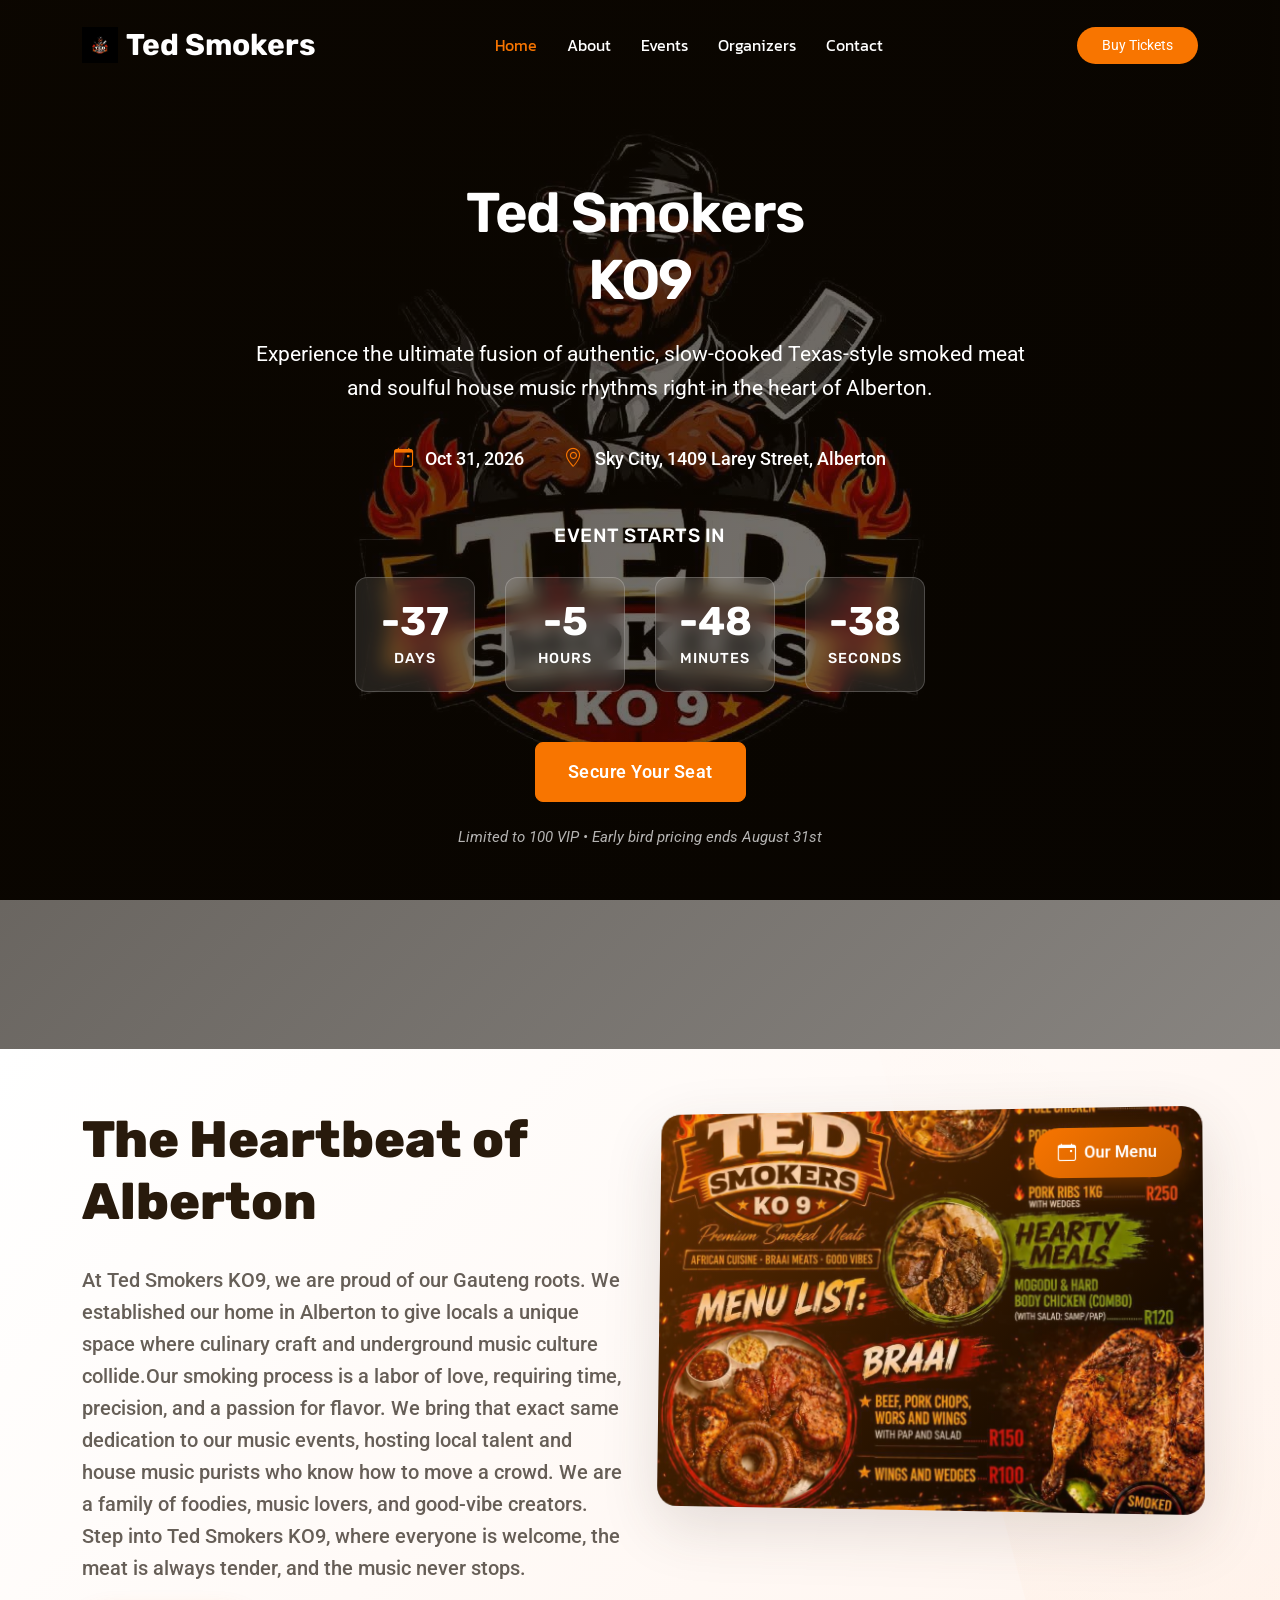
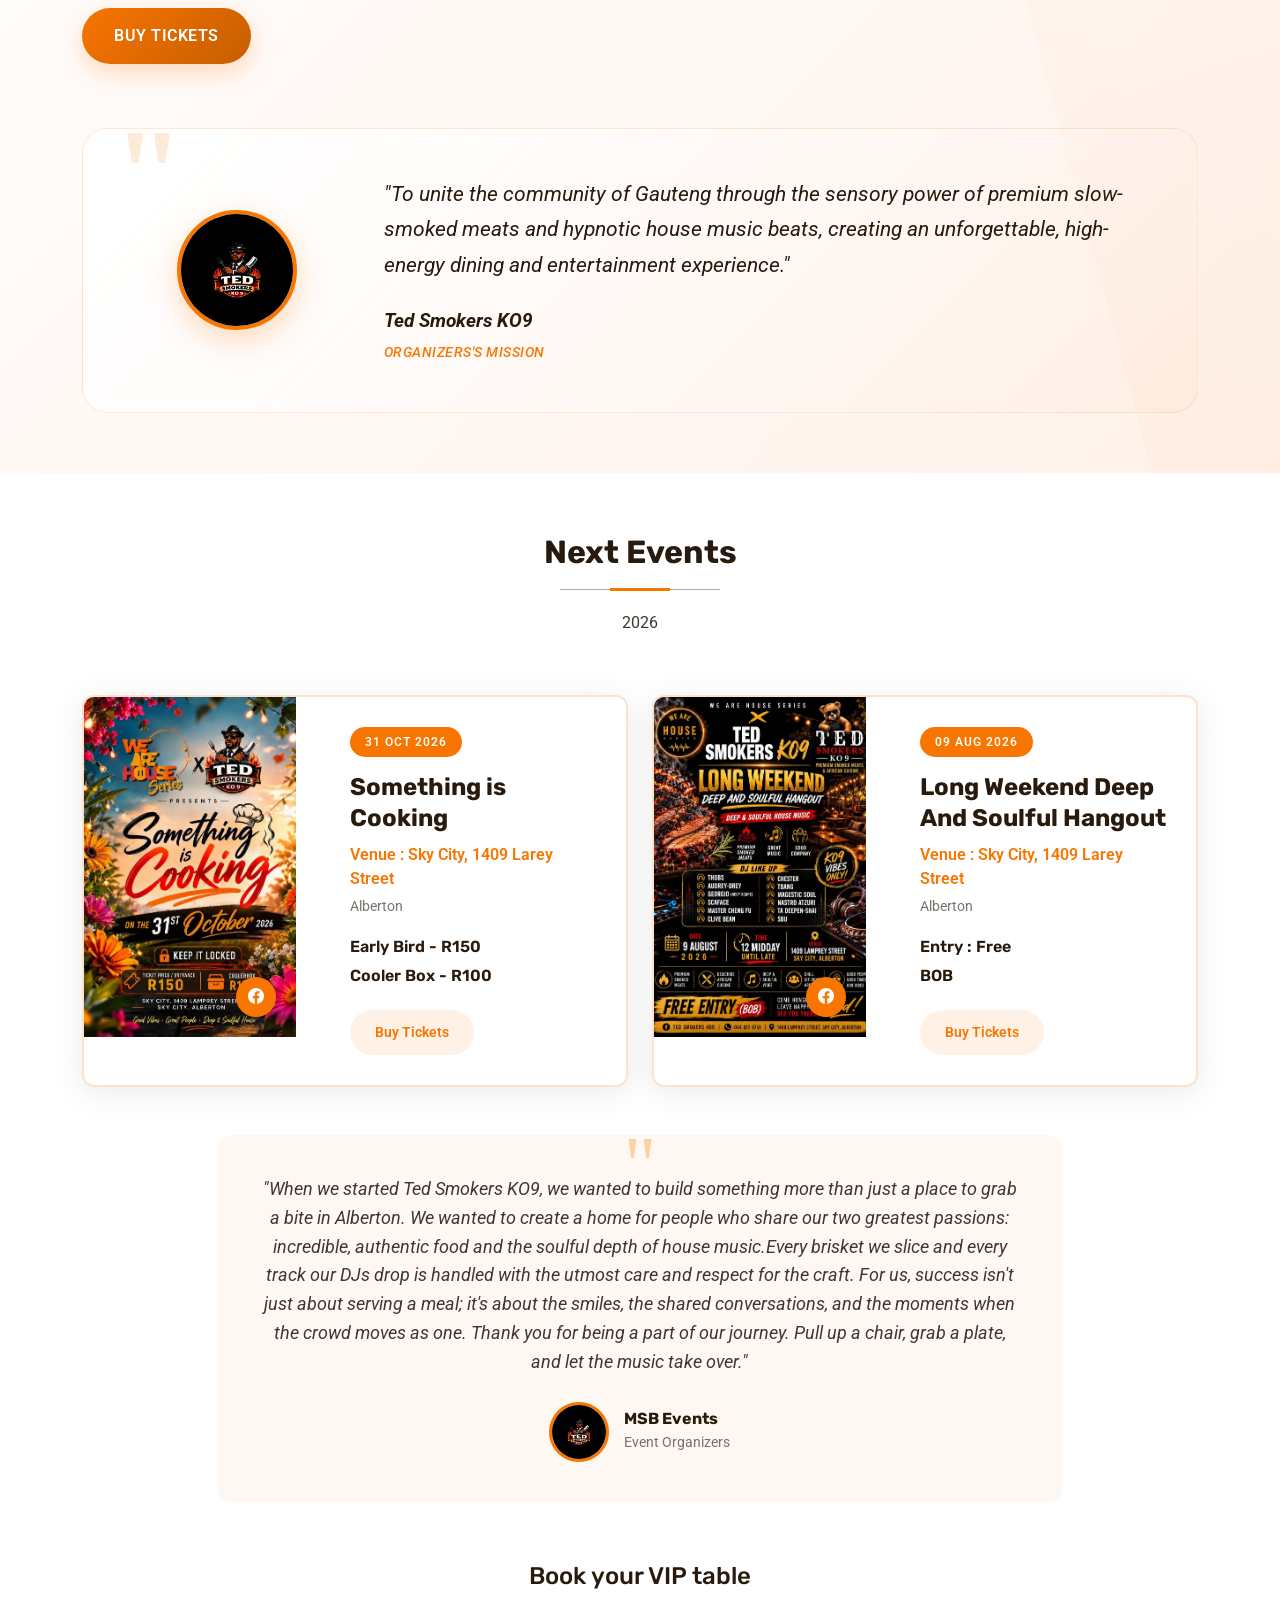
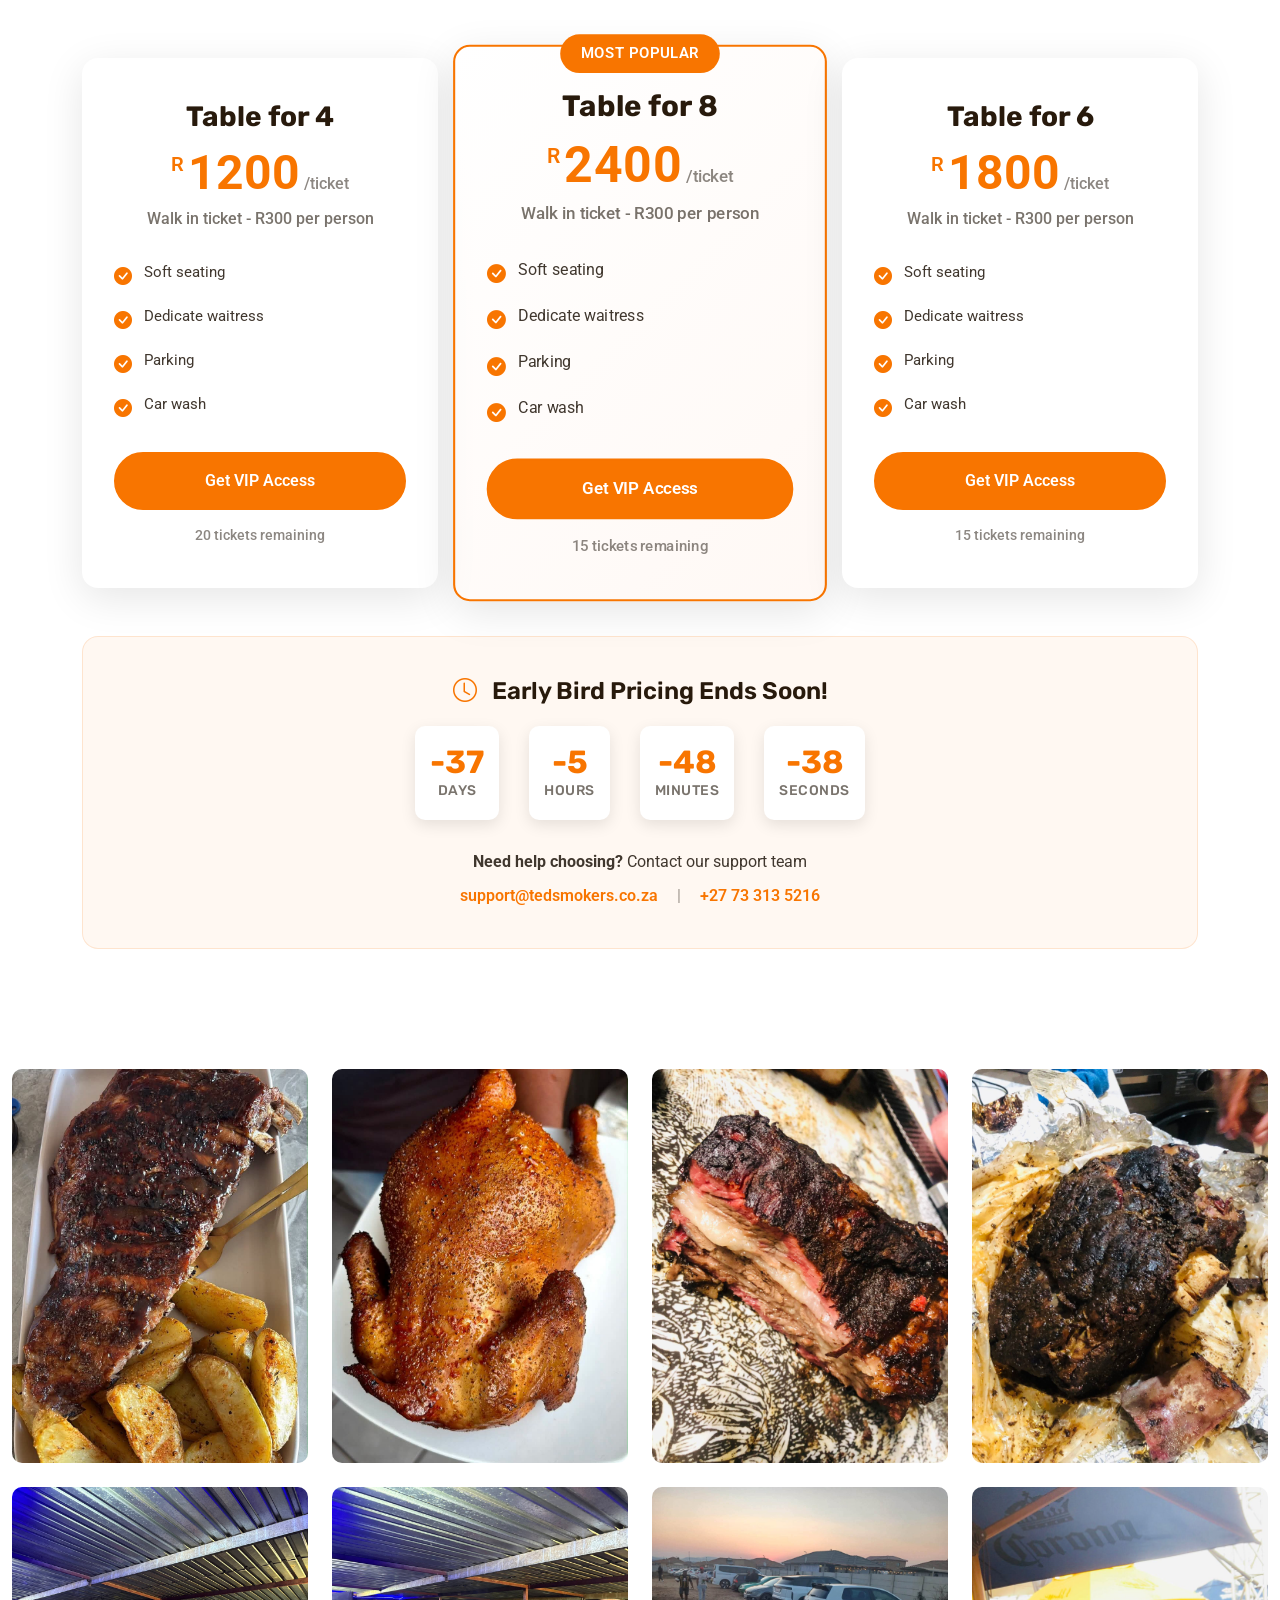
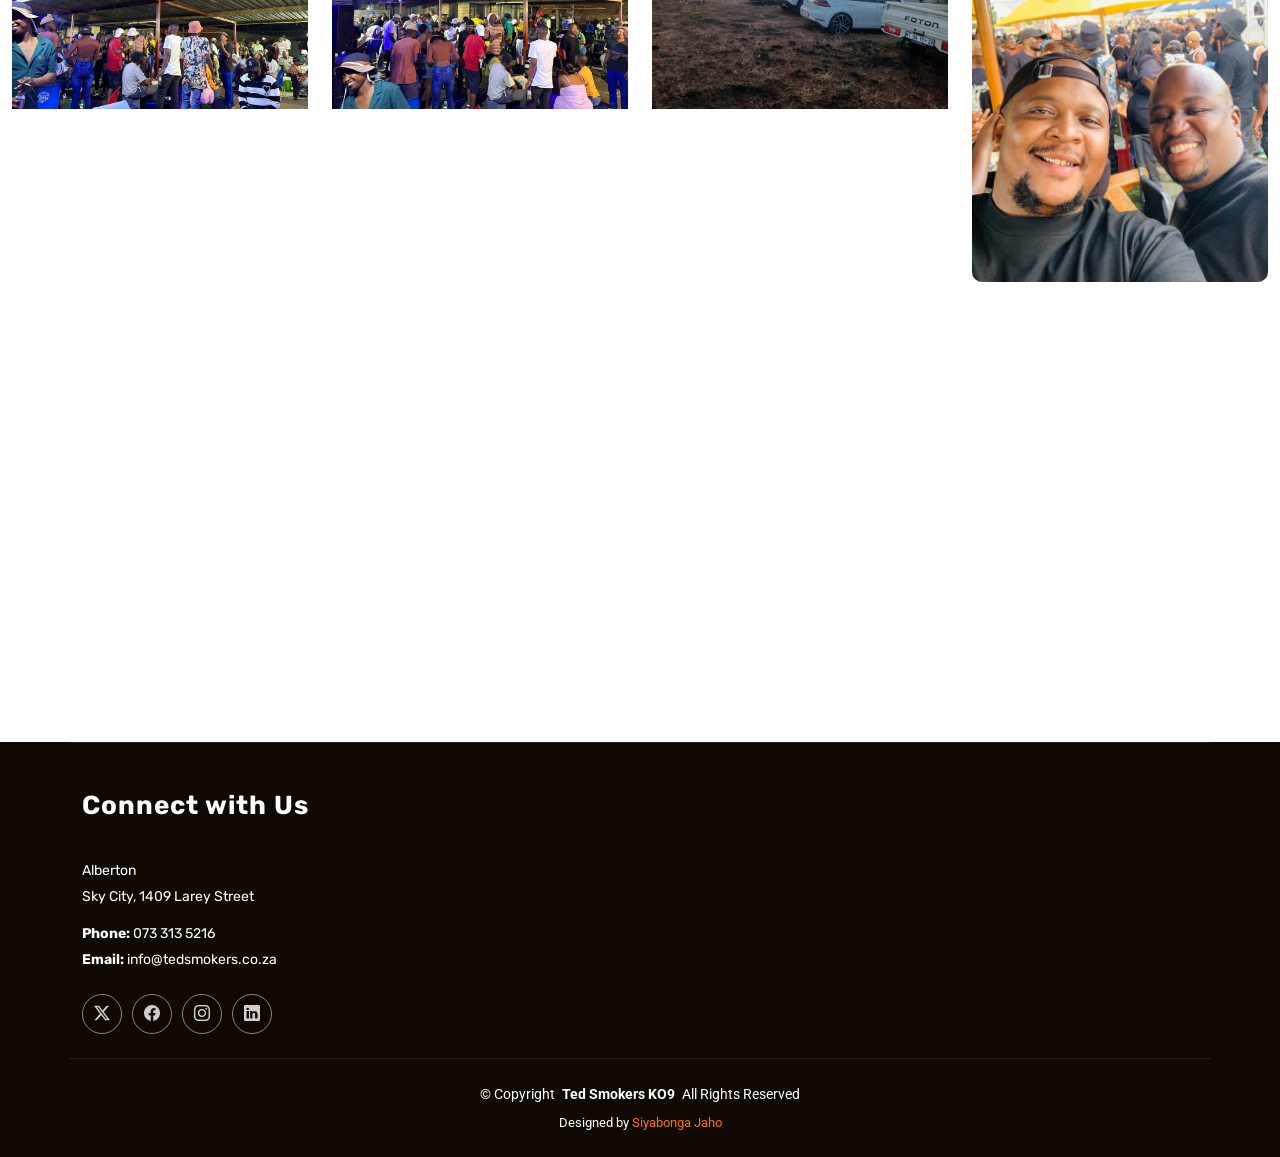
==== commit f9182836: "Add files via upload" ====
--- a/index.html
+++ b/index.html
@@ -906,10 +906,10 @@
                 <h3>Table for 4</h3>
                 <div class="ticket-price">
                   <span class="currency">R</span>
-                  <span class="amount">3000</span>
+                  <span class="amount">1200</span>
                   <span class="period">/ticket</span>
                 </div>
-                <p class="ticket-duration">Walk in ticket - R750 per person</p>
+                <p class="ticket-duration">Walk in ticket - R300 per person</p>
               </div>
               <div class="ticket-body">
                 <ul class="ticket-features">
@@ -934,10 +934,10 @@
                 <h3>Table for 8</h3>
                 <div class="ticket-price">
                   <span class="currency">R</span>
-                  <span class="amount">6000</span>
+                  <span class="amount">2400</span>
                   <span class="period">/ticket</span>
                 </div>
-                <p class="ticket-duration">Walk in ticket - R750 per person</p>
+                <p class="ticket-duration">Walk in ticket - R300 per person</p>
               </div>
               <div class="ticket-body">
                 <ul class="ticket-features">
@@ -963,10 +963,10 @@
                 <div class="ticket-price">
                   <!--span class="original-price">$149</span-->
                   <span class="currency">R</span>
-                  <span class="amount">2000</span>
+                  <span class="amount">1800</span>
                   <span class="period">/ticket</span>
                 </div>
-                <p class="ticket-duration">Walk in ticket - R500 per person</p>
+                <p class="ticket-duration">Walk in ticket - R300 per person</p>
               </div>
               <div class="ticket-body">
                 <ul class="ticket-features">
@@ -1246,6 +1246,7 @@
       </div>
 
     </section><!-- /Gallery Section -->
+    <div class="mapouter"><div class="gmap_canvas"><iframe class="gmap_iframe" width="100%" frameborder="0" scrolling="no" marginheight="0" marginwidth="0" src="https://maps.google.com/maps?width=600&amp;height=400&amp;hl=en&amp;q=Sky City, 1409 Larey Street, Alberton&amp;t=&amp;z=14&amp;ie=UTF8&amp;iwloc=B&amp;output=embed"></iframe><a href="https://embed-googlemap.com">embed-googlemap.com</a></div><style>.mapouter{position:relative;text-align:right;width:100%;height:400px;}.gmap_canvas {overflow:hidden;background:none!important;width:100%;height:400px;}.gmap_iframe {height:400px!important;}</style></div>
 
   </main>
 
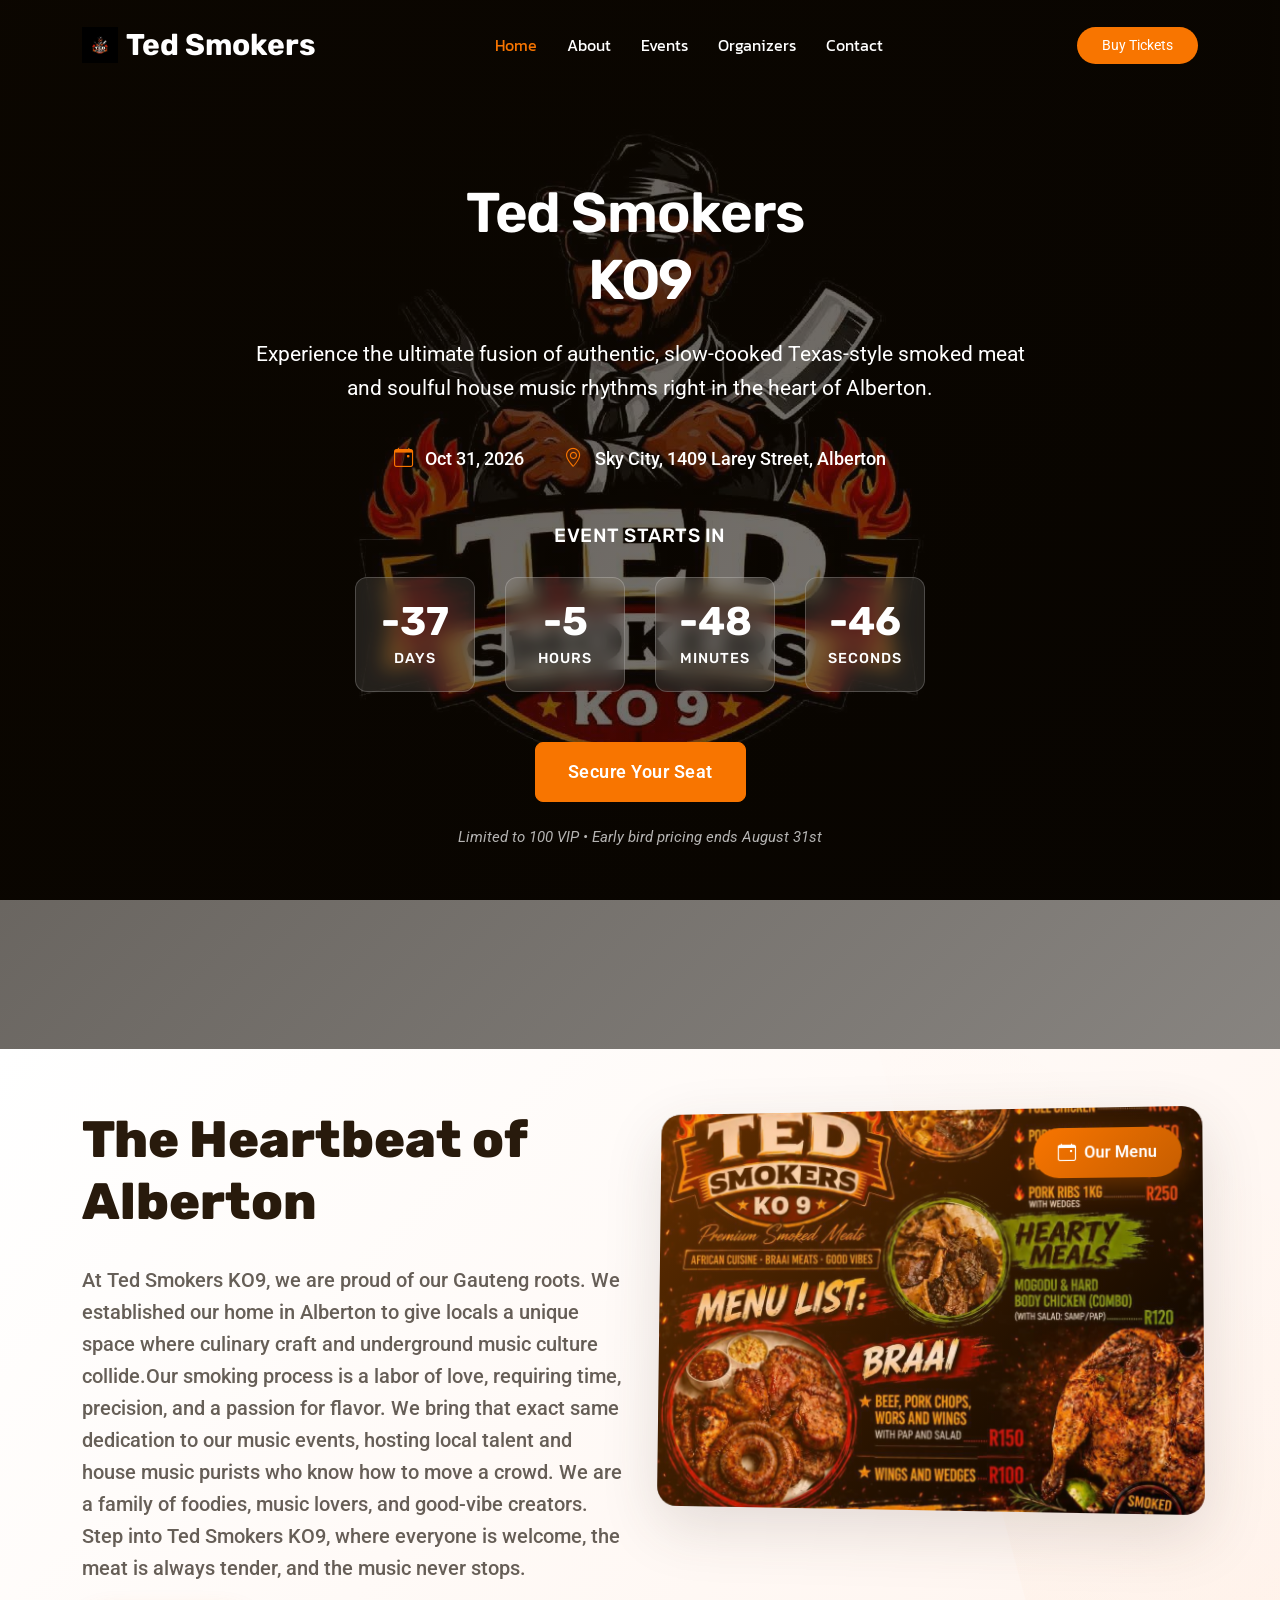
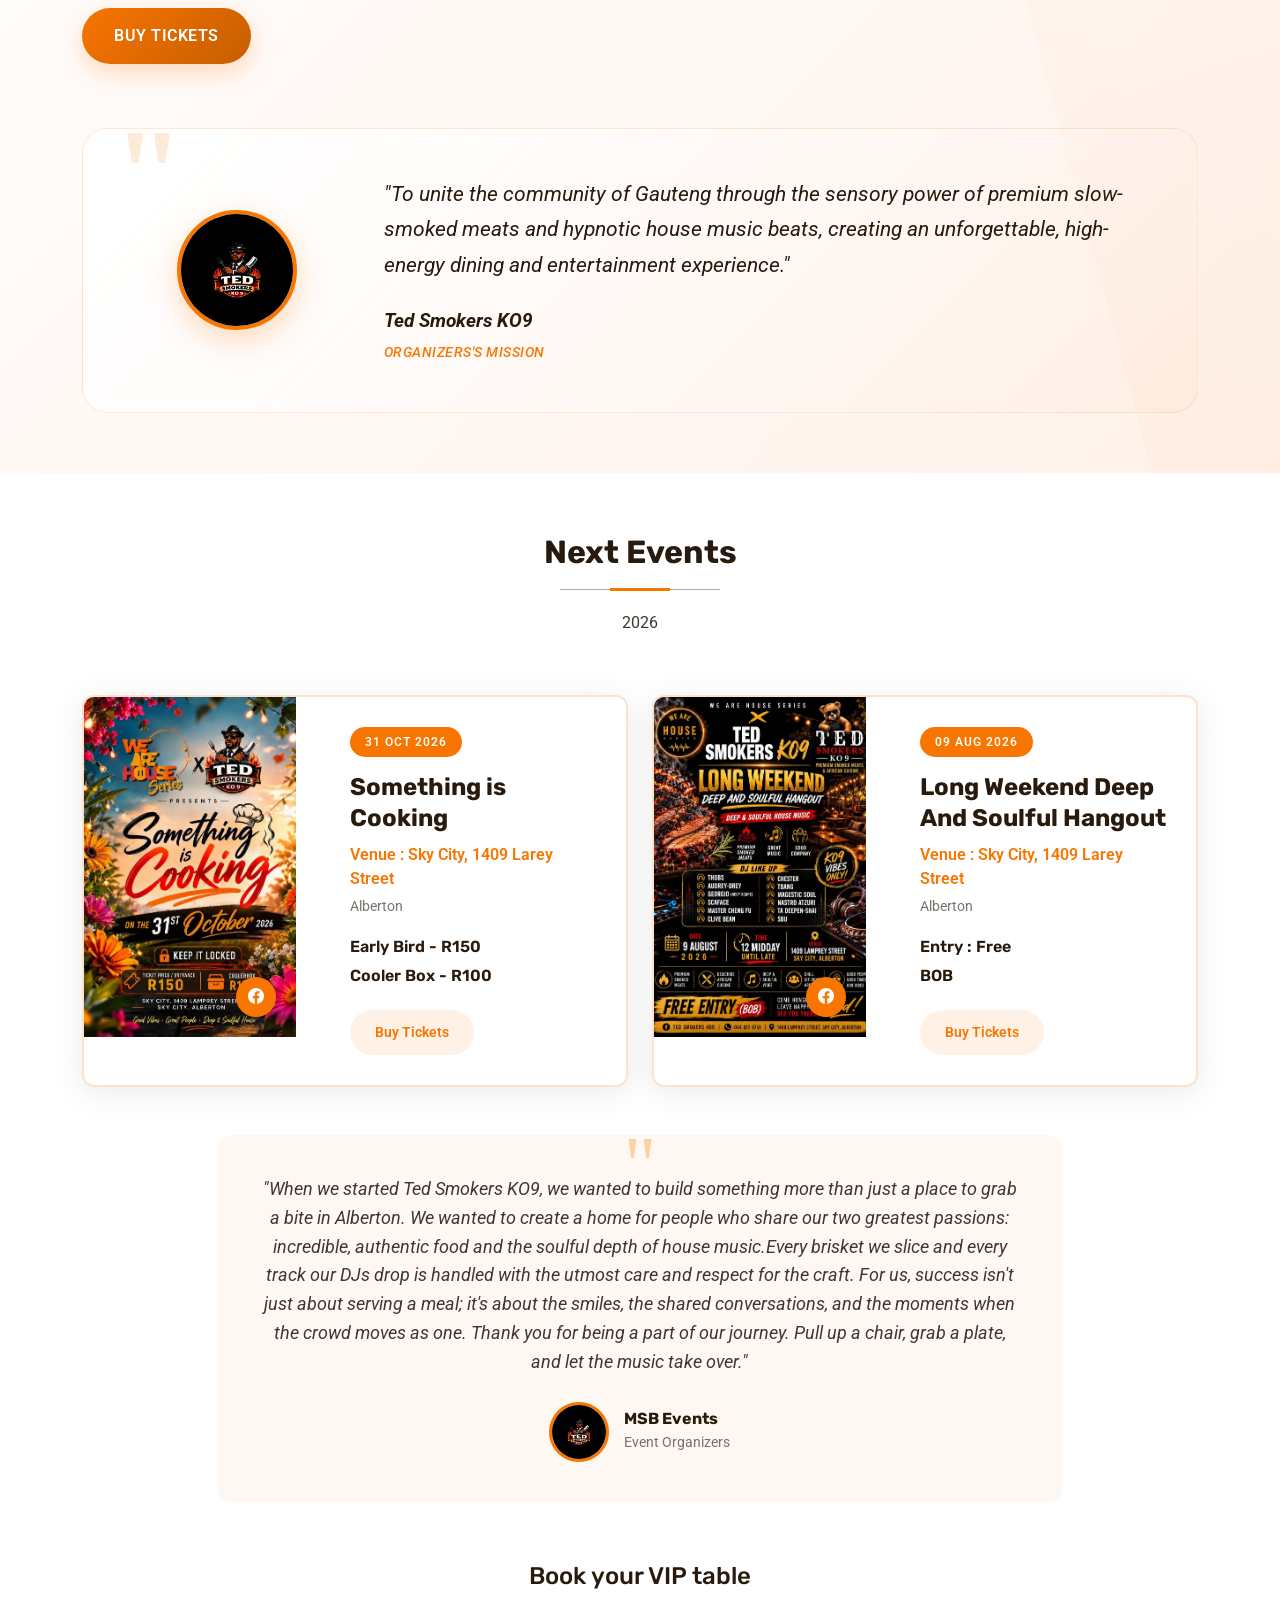
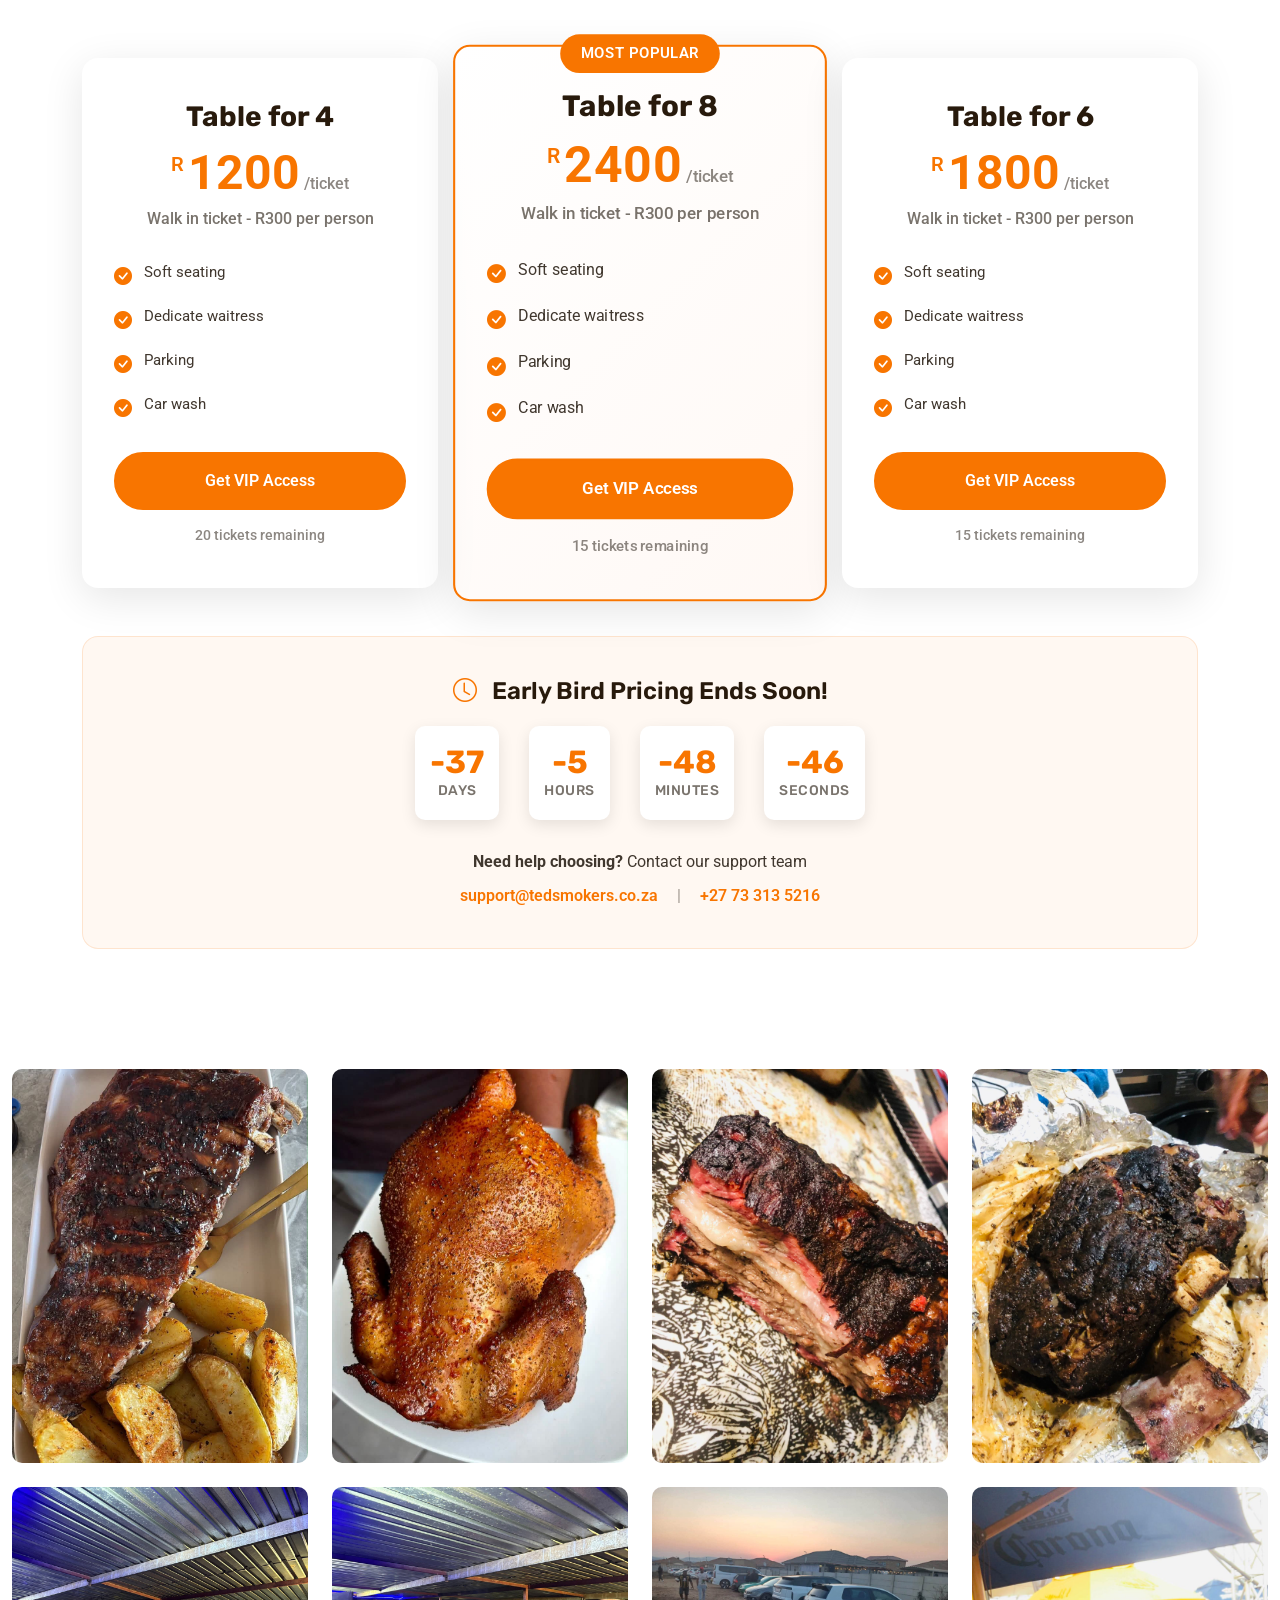
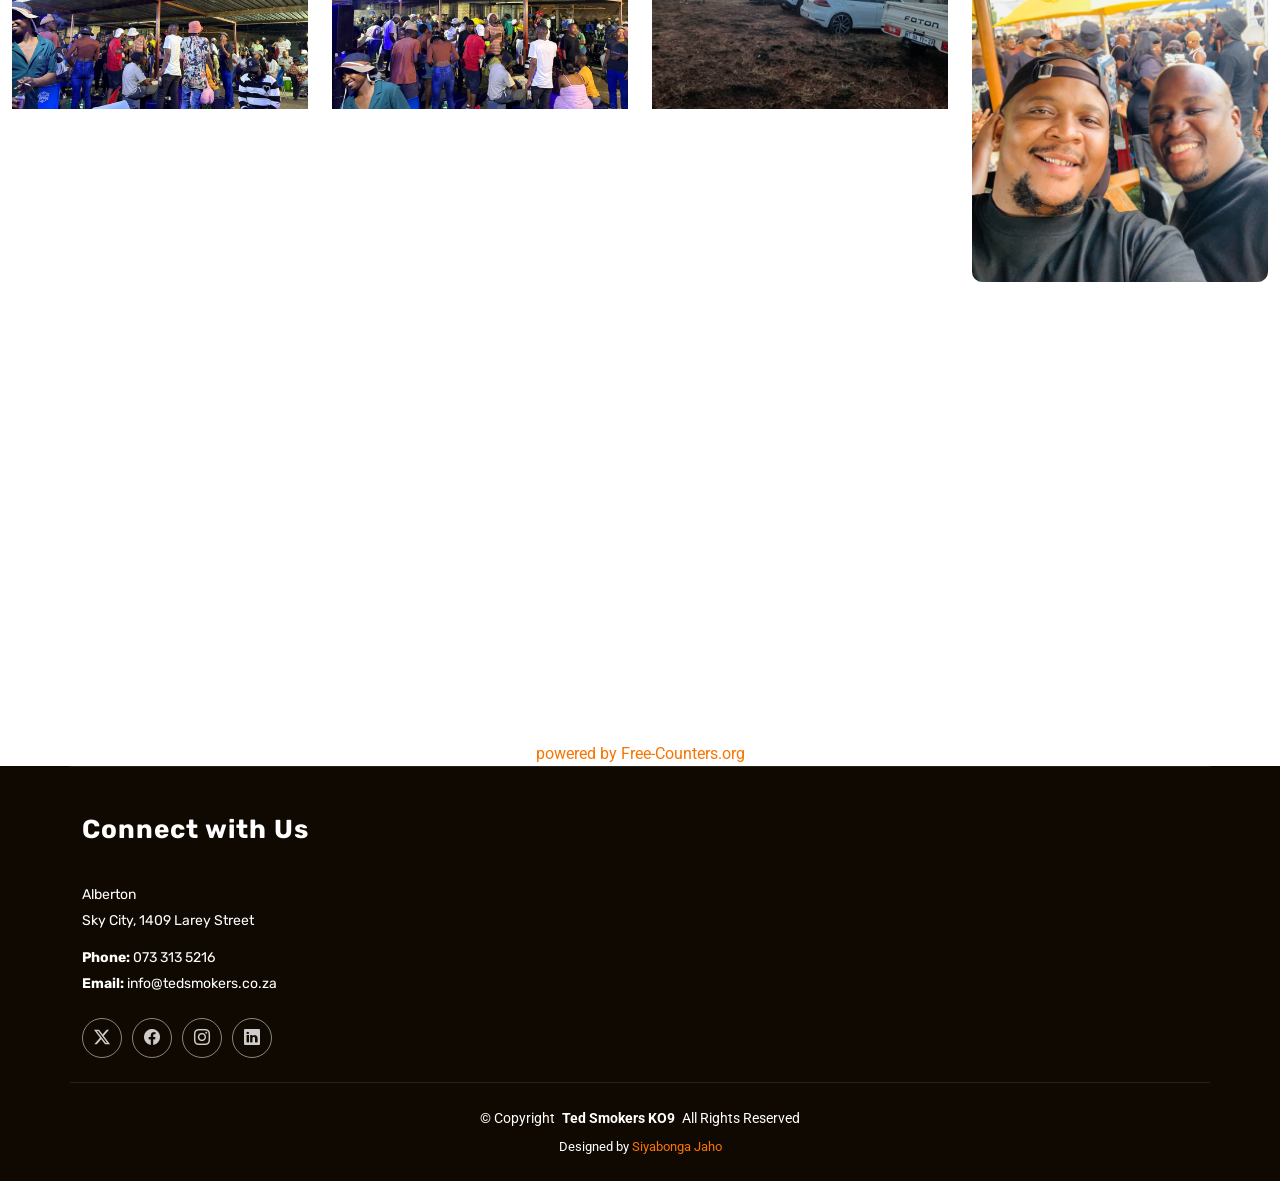
==== commit 11b647ca: "Add files via upload" ====
--- a/index.html
+++ b/index.html
@@ -1248,6 +1248,9 @@
     </section><!-- /Gallery Section -->
     <div class="mapouter"><div class="gmap_canvas"><iframe class="gmap_iframe" width="100%" frameborder="0" scrolling="no" marginheight="0" marginwidth="0" src="https://maps.google.com/maps?width=600&amp;height=400&amp;hl=en&amp;q=Sky City, 1409 Larey Street, Alberton&amp;t=&amp;z=14&amp;ie=UTF8&amp;iwloc=B&amp;output=embed"></iframe><a href="https://embed-googlemap.com">embed-googlemap.com</a></div><style>.mapouter{position:relative;text-align:right;width:100%;height:400px;}.gmap_canvas {overflow:hidden;background:none!important;width:100%;height:400px;}.gmap_iframe {height:400px!important;}</style></div>
 
+     <center><a href='https://www.free-counters.org/'>powered by Free-Counters.org</a> <script type='text/javascript' src='https://www.freevisitorcounters.com/auth.php?id=d2988502d19aa4ea6738743d308c5d183248531e'></script>
+<script type="text/javascript" src="https://www.freevisitorcounters.com/en/home/counter/1629321/t/0"></script> </center>
+
   </main>
 
   <footer id="footer" class="footer position-relative dark-background">
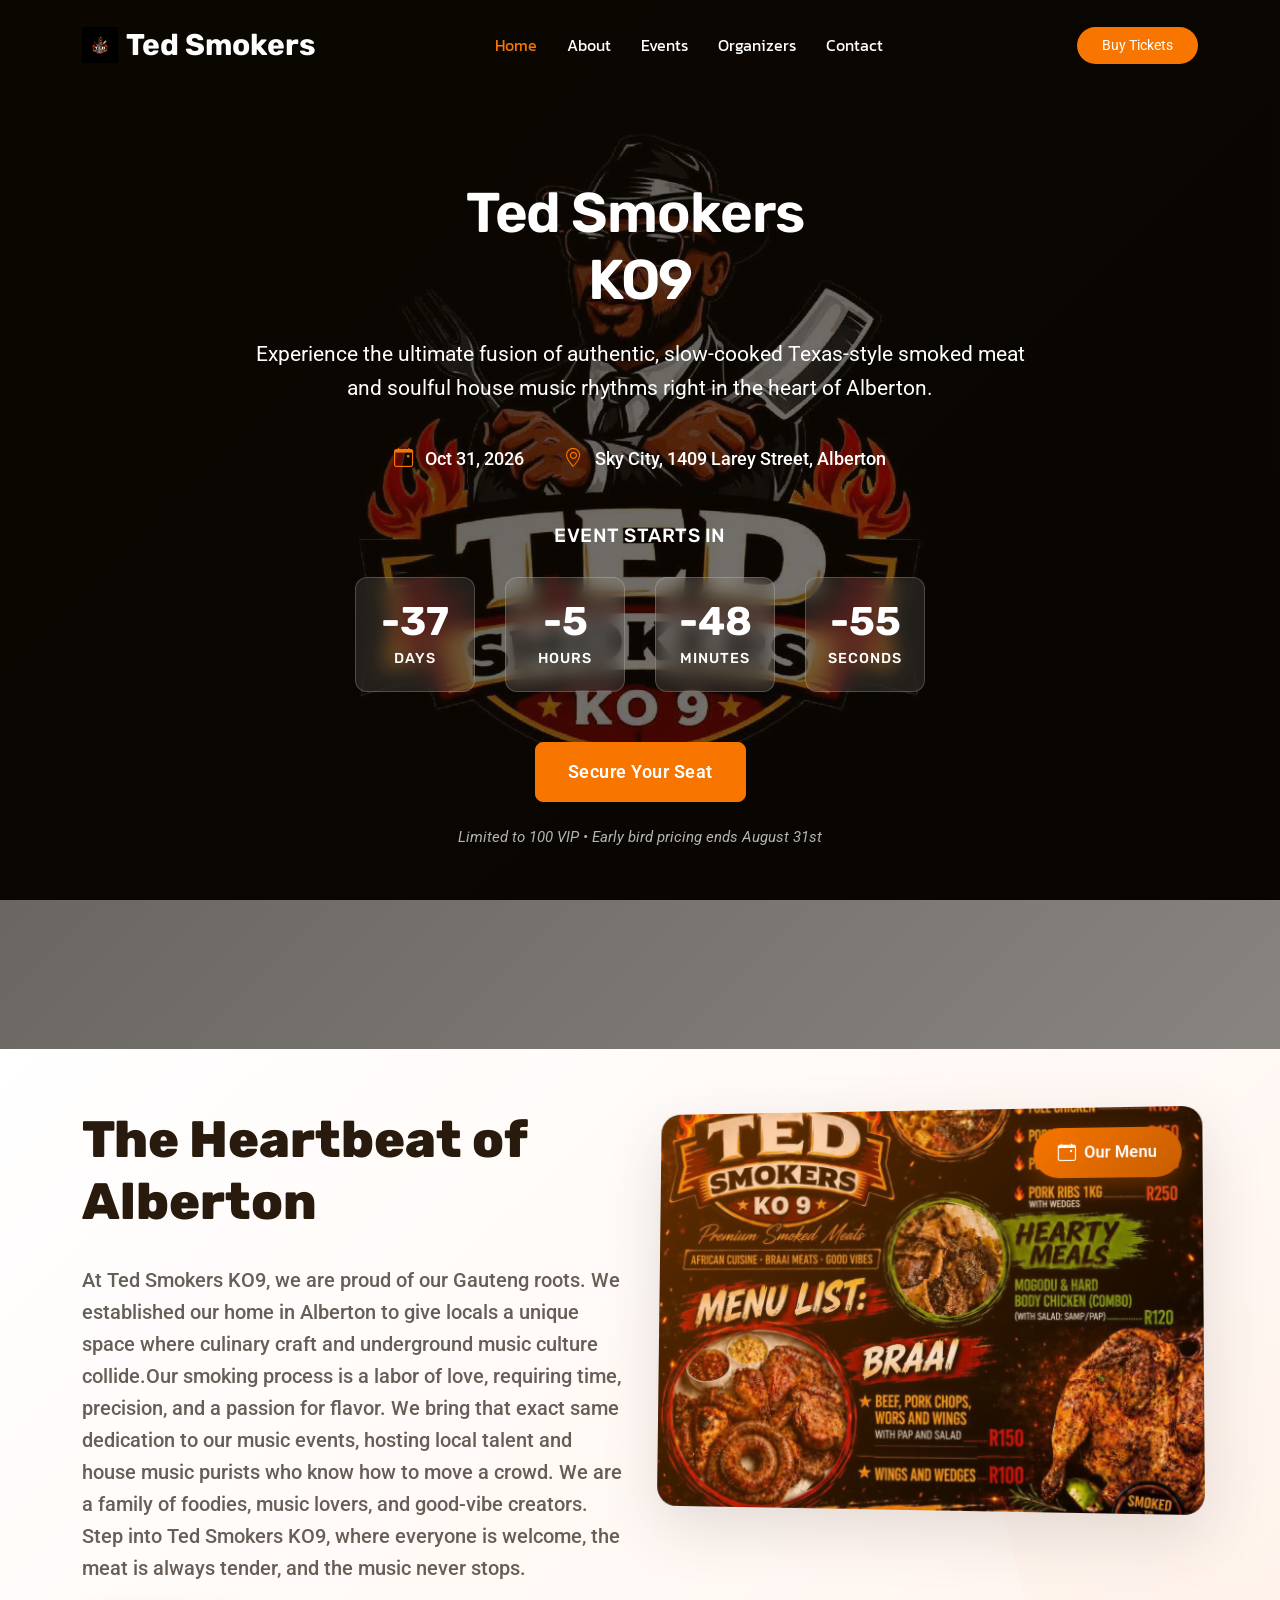
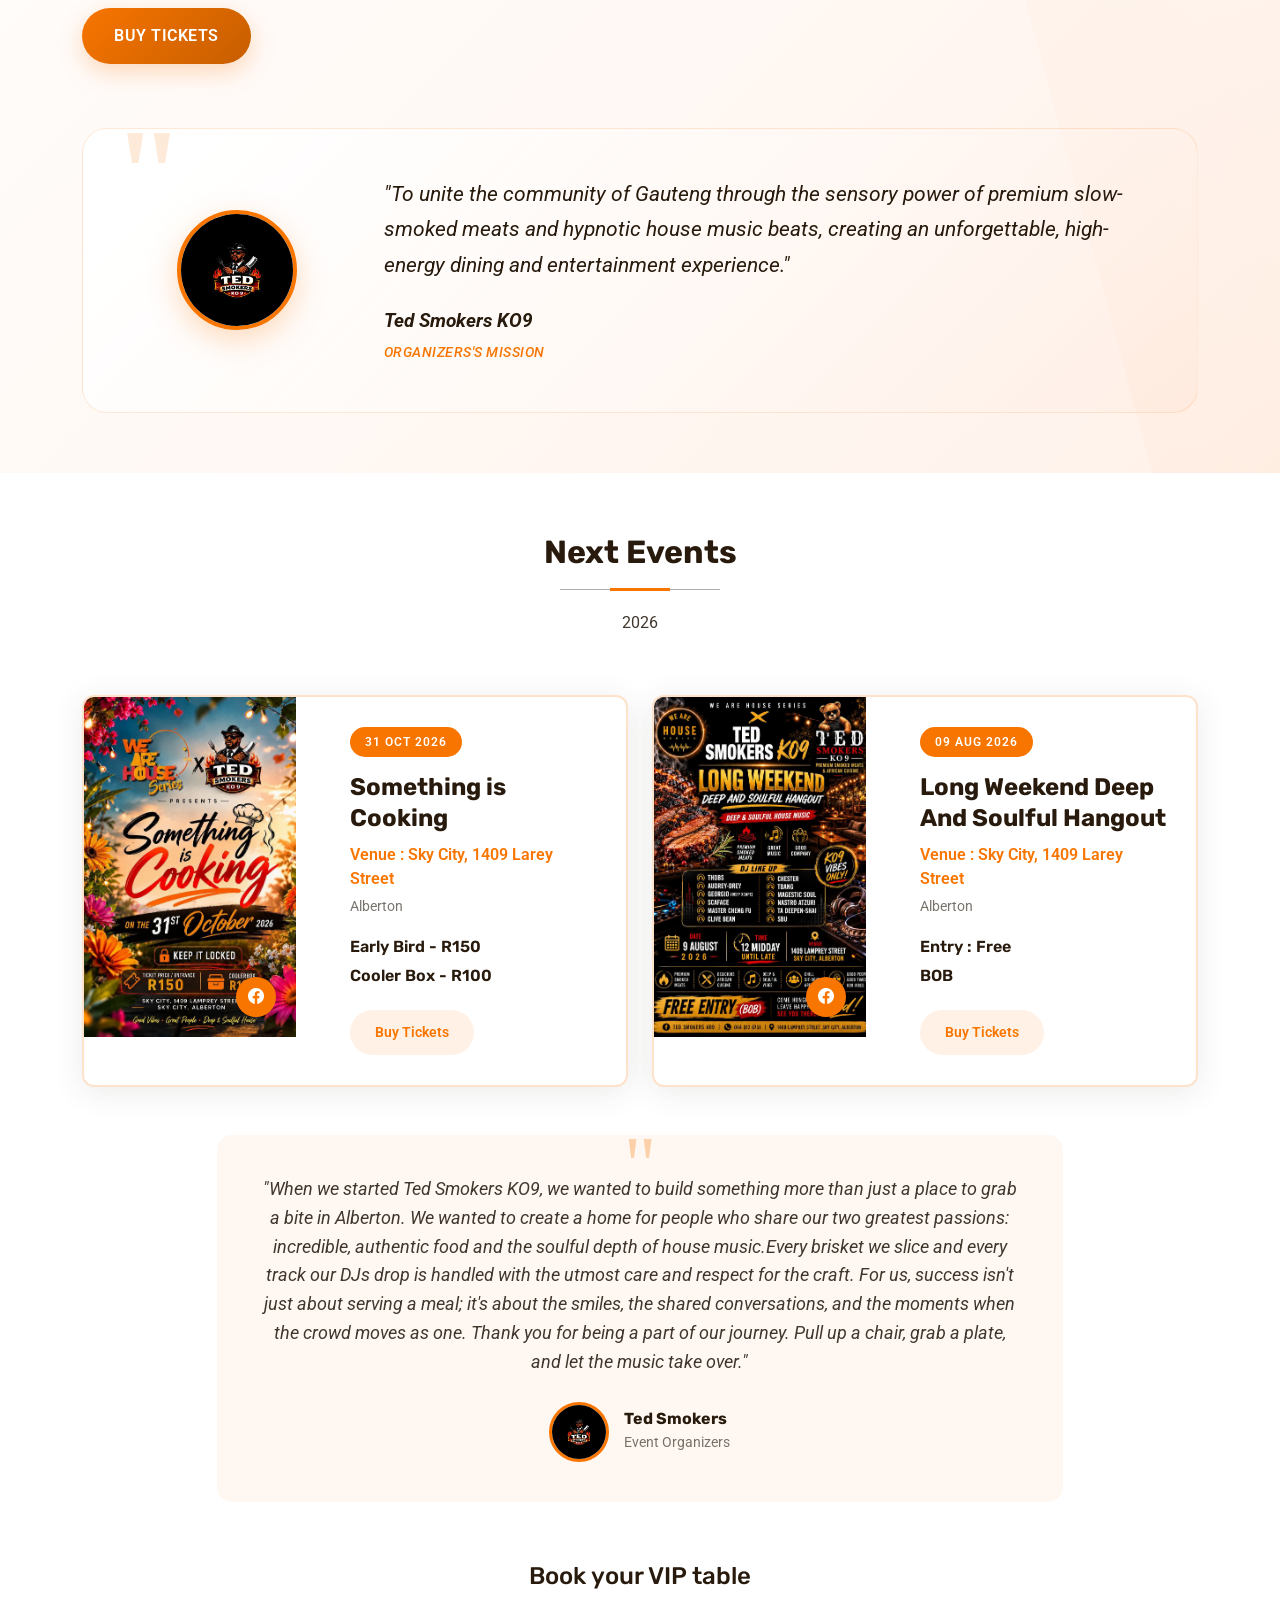
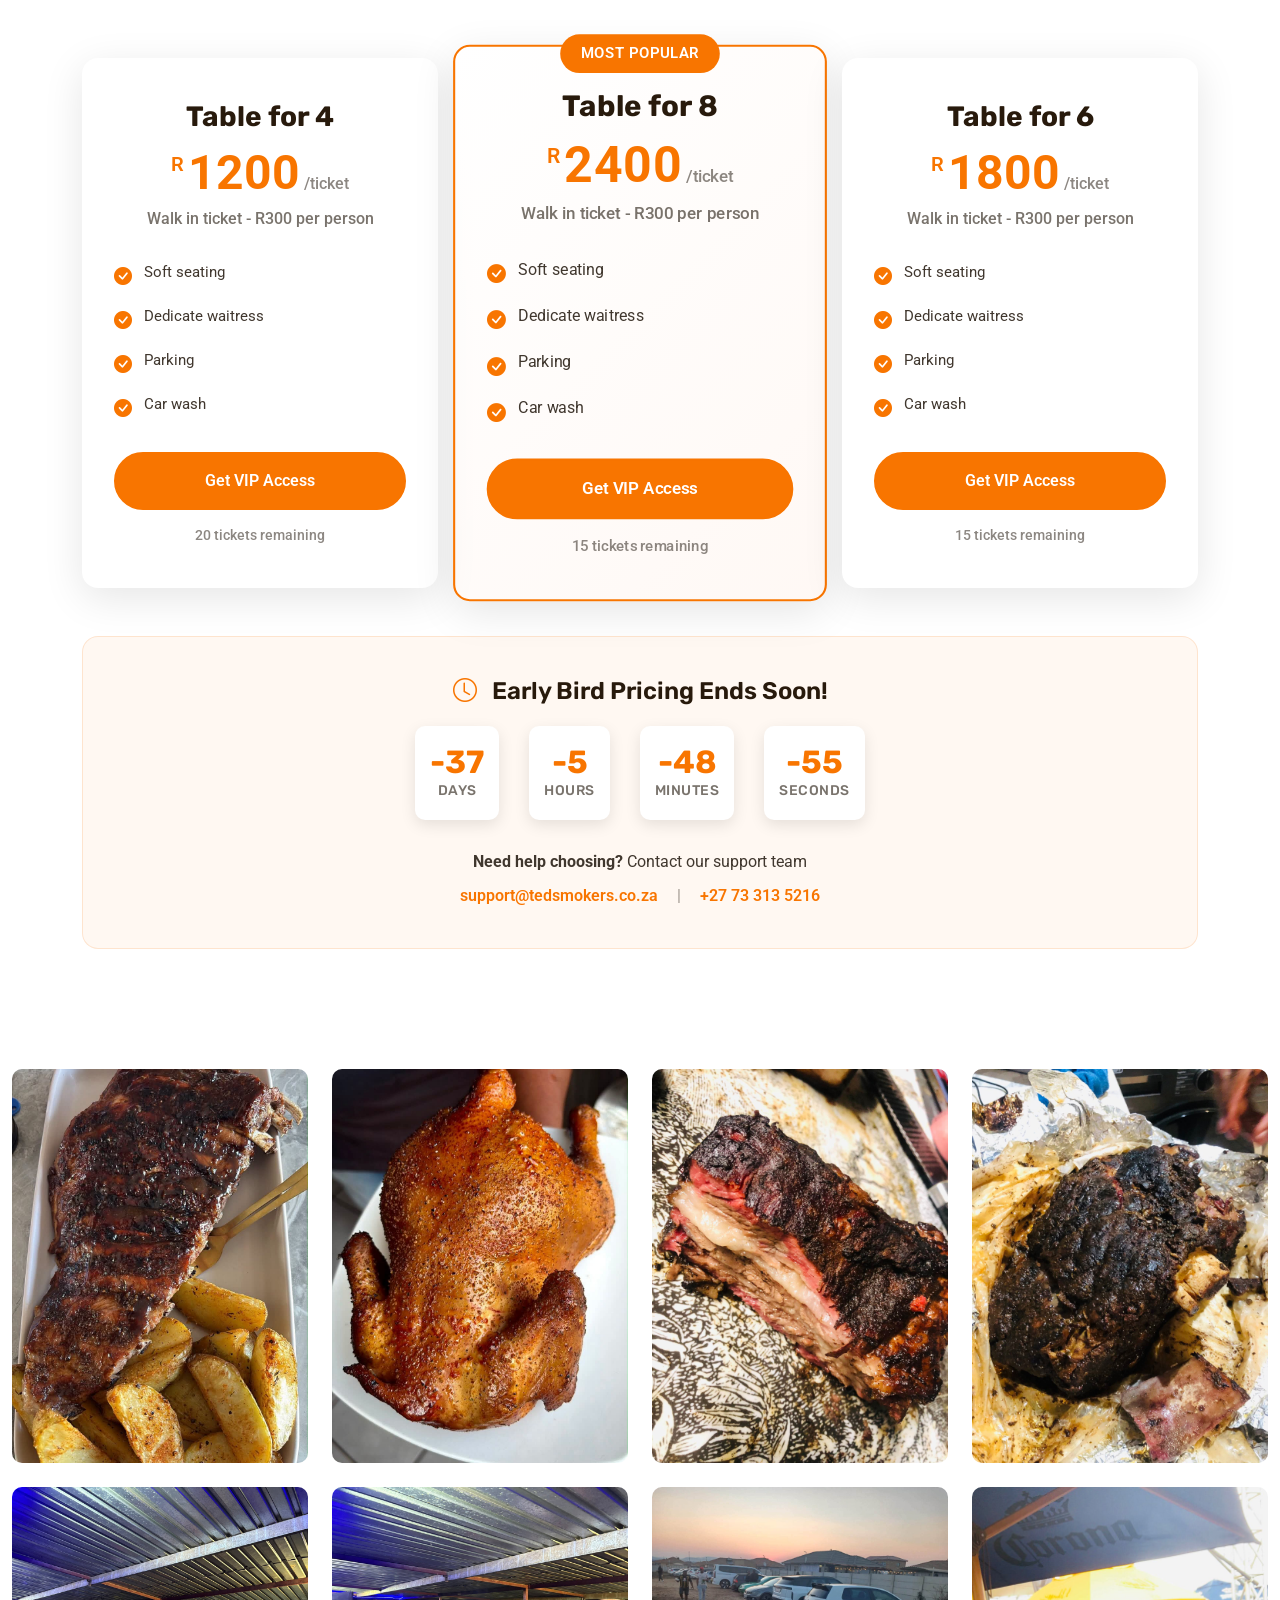
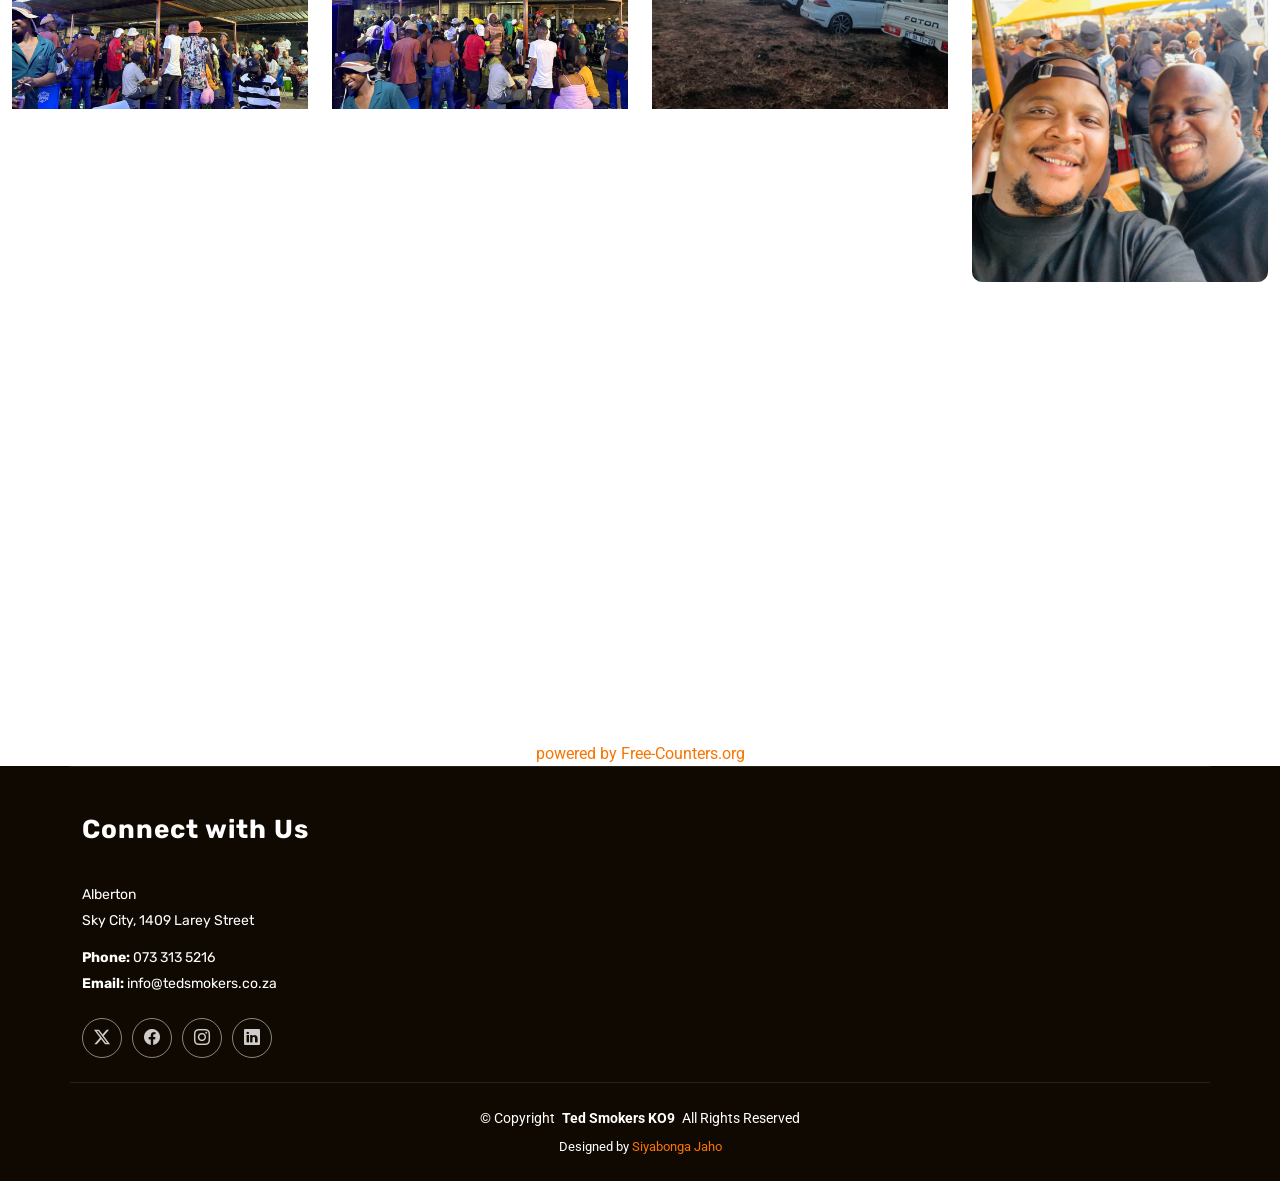
==== commit 25d944cd: "Add files via upload" ====
--- a/index.html
+++ b/index.html
@@ -79,7 +79,7 @@
         <i class="mobile-nav-toggle d-xl-none bi bi-list"></i>
       </nav>
 
-      <a class="btn-getstarted" href="#">Buy Tickets</a>
+      <a class="btn-getstarted" href="https://www.webtickets.co.za/v2/event.aspx?itemid=1601582006">Buy Tickets</a>
 
     </div>
   </header>
@@ -147,7 +147,7 @@
               <div class="cta-section">
 
                 <div class="cta-buttons">
-                  <a href="#" class="btn btn-primary btn-cta">Secure Your Seat</a>
+                  <a href="https://www.webtickets.co.za/v2/event.aspx?itemid=1601582006" class="btn btn-primary btn-cta">Secure Your Seat</a>
                   <!--a href="speakers.html" class="btn btn-secondary btn-cta">View Speakers</a-->
                 </div>
 
@@ -213,7 +213,7 @@
               </div-->
 
               <div class="cta-section">
-                <a href="#" class="btn btn-primary">Buy Tickets</a>
+                <a href="https://www.webtickets.co.za/v2/event.aspx?itemid=1601582006" class="btn btn-primary">Buy Tickets</a>
                 <!--a href="#" class="btn btn-outline">Meet the Speakers</a-->
               </div>
             </div>
@@ -304,7 +304,7 @@
                       <h4>Early Bird - R150</h4>
                         <h4>Cooler Box - R100</h4>
                     </div>
-                    <a href="#" class="btn-speaker">Buy Tickets</a>
+                    <a href="https://www.webtickets.co.za/v2/event.aspx?itemid=1601582006" class="btn-speaker">Buy Tickets</a>
                   </div>
                 </div>
               </div>
@@ -334,7 +334,7 @@
                       <h4>Entry : Free</h4>
                        <h4>BOB</h4>
                     </div>
-                    <a href="#" class="btn-speaker">Buy Tickets</a>
+                    <a href="https://www.webtickets.co.za/v2/event.aspx?itemid=1601582006" class="btn-speaker">Buy Tickets</a>
                   </div>
                 </div>
               </div>
@@ -438,7 +438,7 @@
               <div class="quote-author">
                 <img src="assets/img/events/FB_IMG_1787832230029.jpg" alt="Ted Smokers" class="img-fluid">
                 <div class="author-info">
-                  <h5>MSB Events</h5>
+                  <h5>Ted Smokers</h5>
                   <span>Event Organizers</span>
                 </div>
               </div>
@@ -921,7 +921,7 @@
                 </ul>
               </div>
               <div class="ticket-footer">
-                <a href="#" class="btn btn-ticket">Get VIP Access</a>
+                <a href="https://www.webtickets.co.za/v2/event.aspx?itemid=1601582006" class="btn btn-ticket">Get VIP Access</a>
                 <p class="availability-info">20 tickets remaining</p>
               </div>
             </div>
@@ -950,7 +950,7 @@
                 </ul>
               </div>
               <div class="ticket-footer">
-                <a href="#" class="btn btn-ticket">Get VIP Access</a>
+                <a href="https://www.webtickets.co.za/v2/event.aspx?itemid=1601582006" class="btn btn-ticket">Get VIP Access</a>
                 <p class="availability-info">15 tickets remaining</p>
               </div>
             </div>
@@ -979,7 +979,7 @@
                 </ul>
               </div>
               <div class="ticket-footer">
-                <a href="#" class="btn btn-ticket">Get VIP Access</a>
+                <a href="https://www.webtickets.co.za/v2/event.aspx?itemid=1601582006" class="btn btn-ticket">Get VIP Access</a>
                 <p class="availability-info">15 tickets remaining</p>
               </div>
             </div>
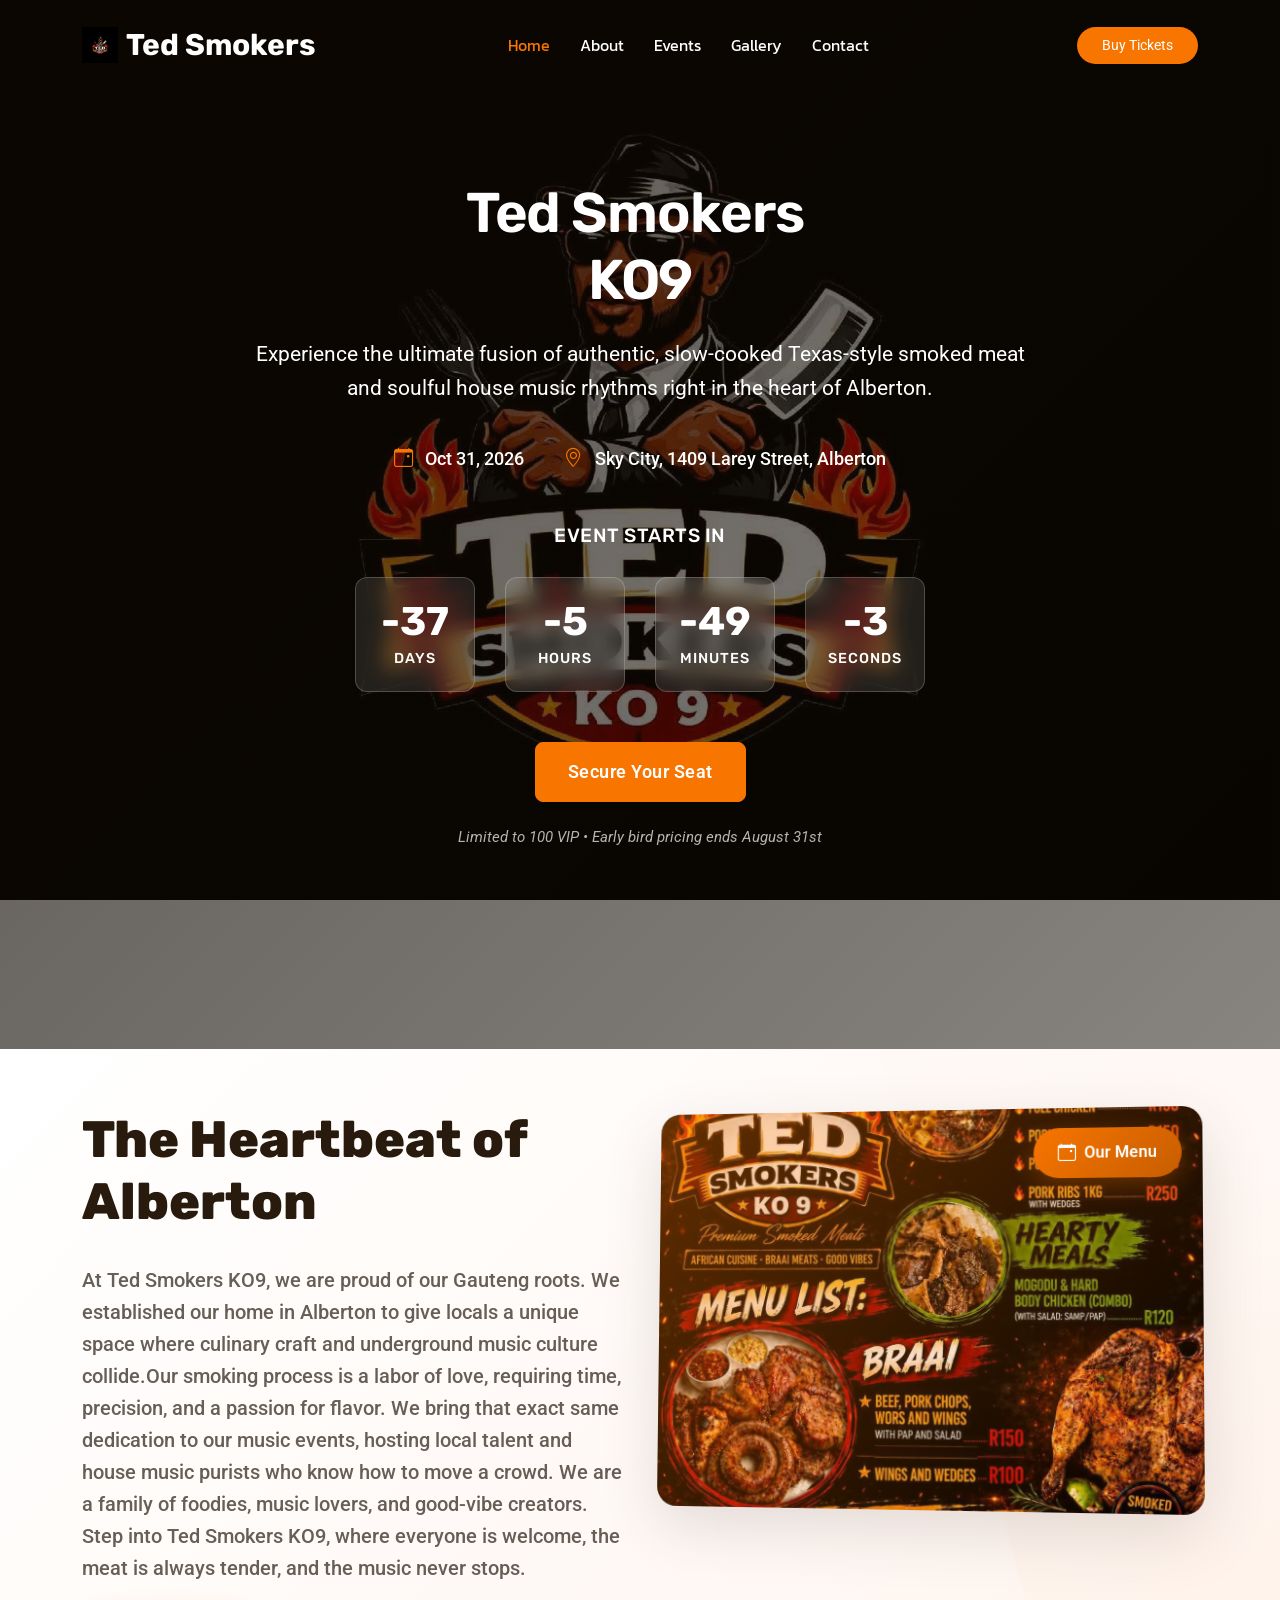
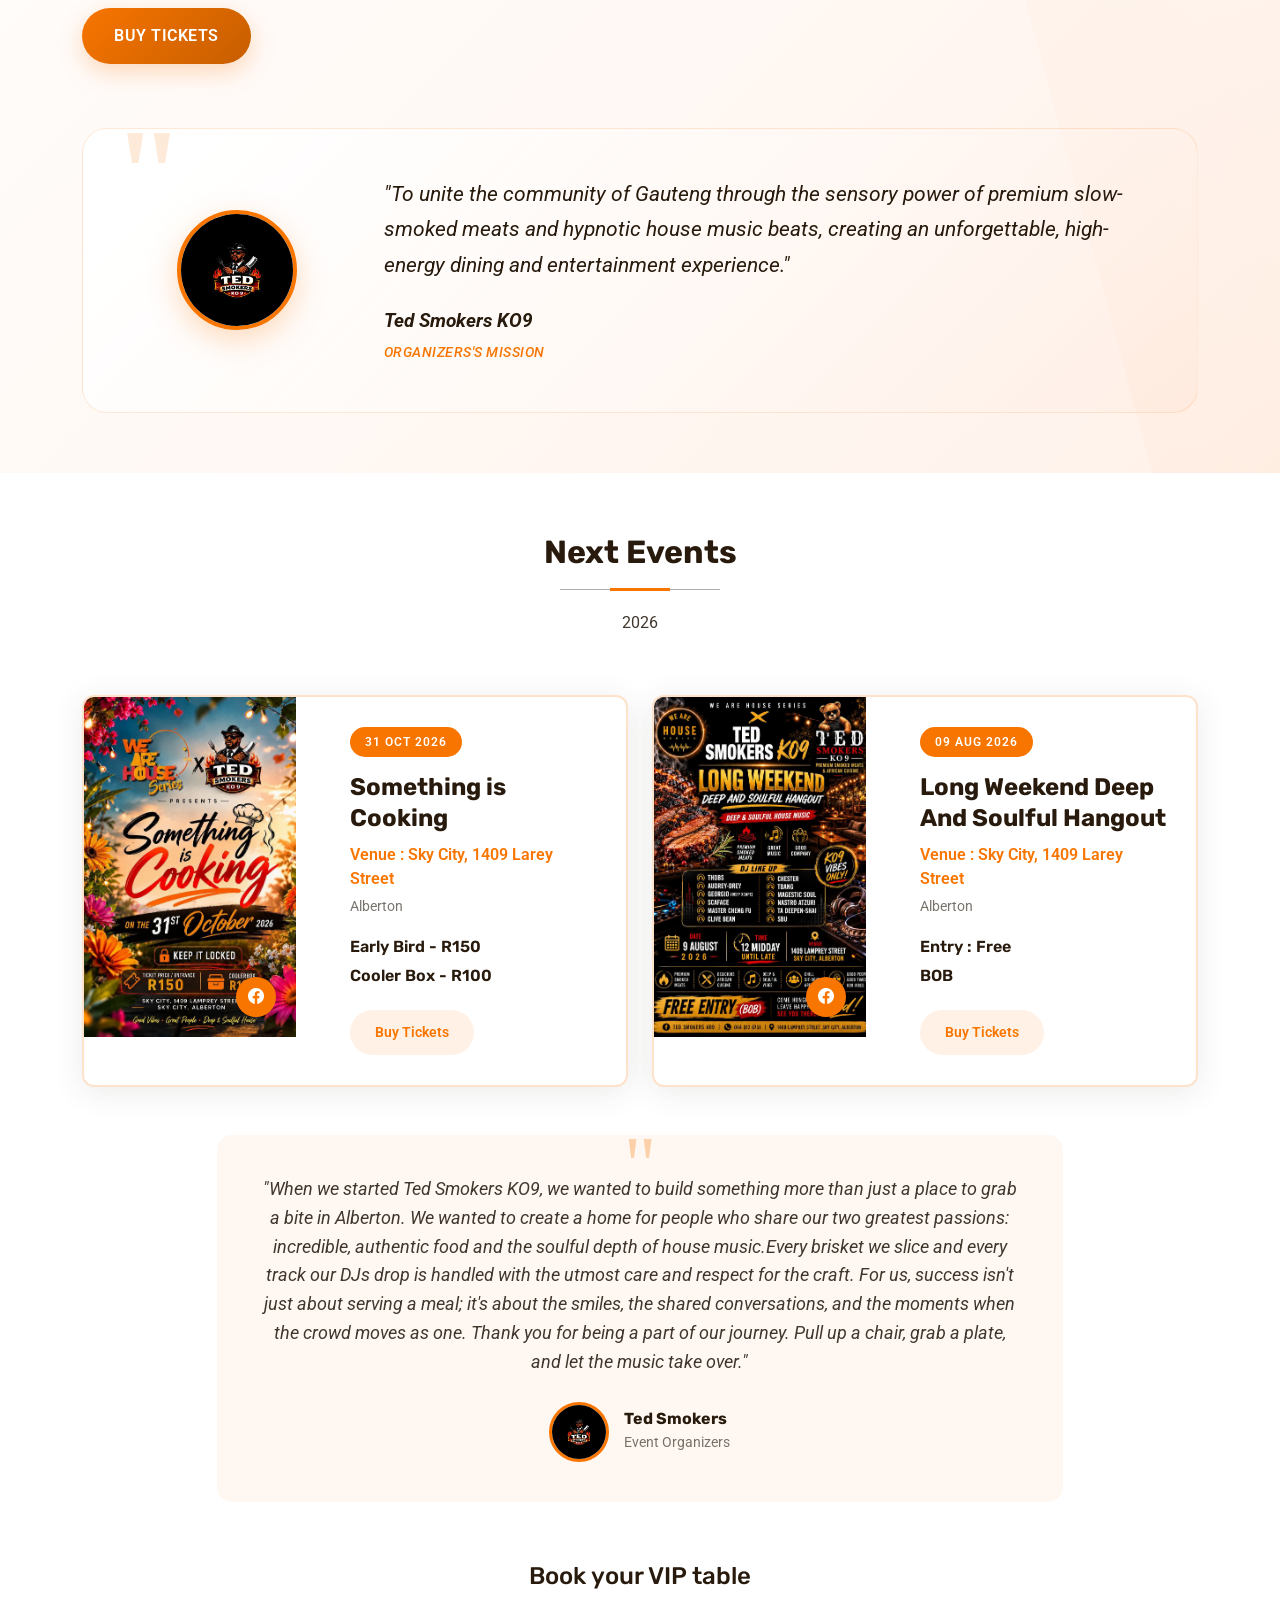
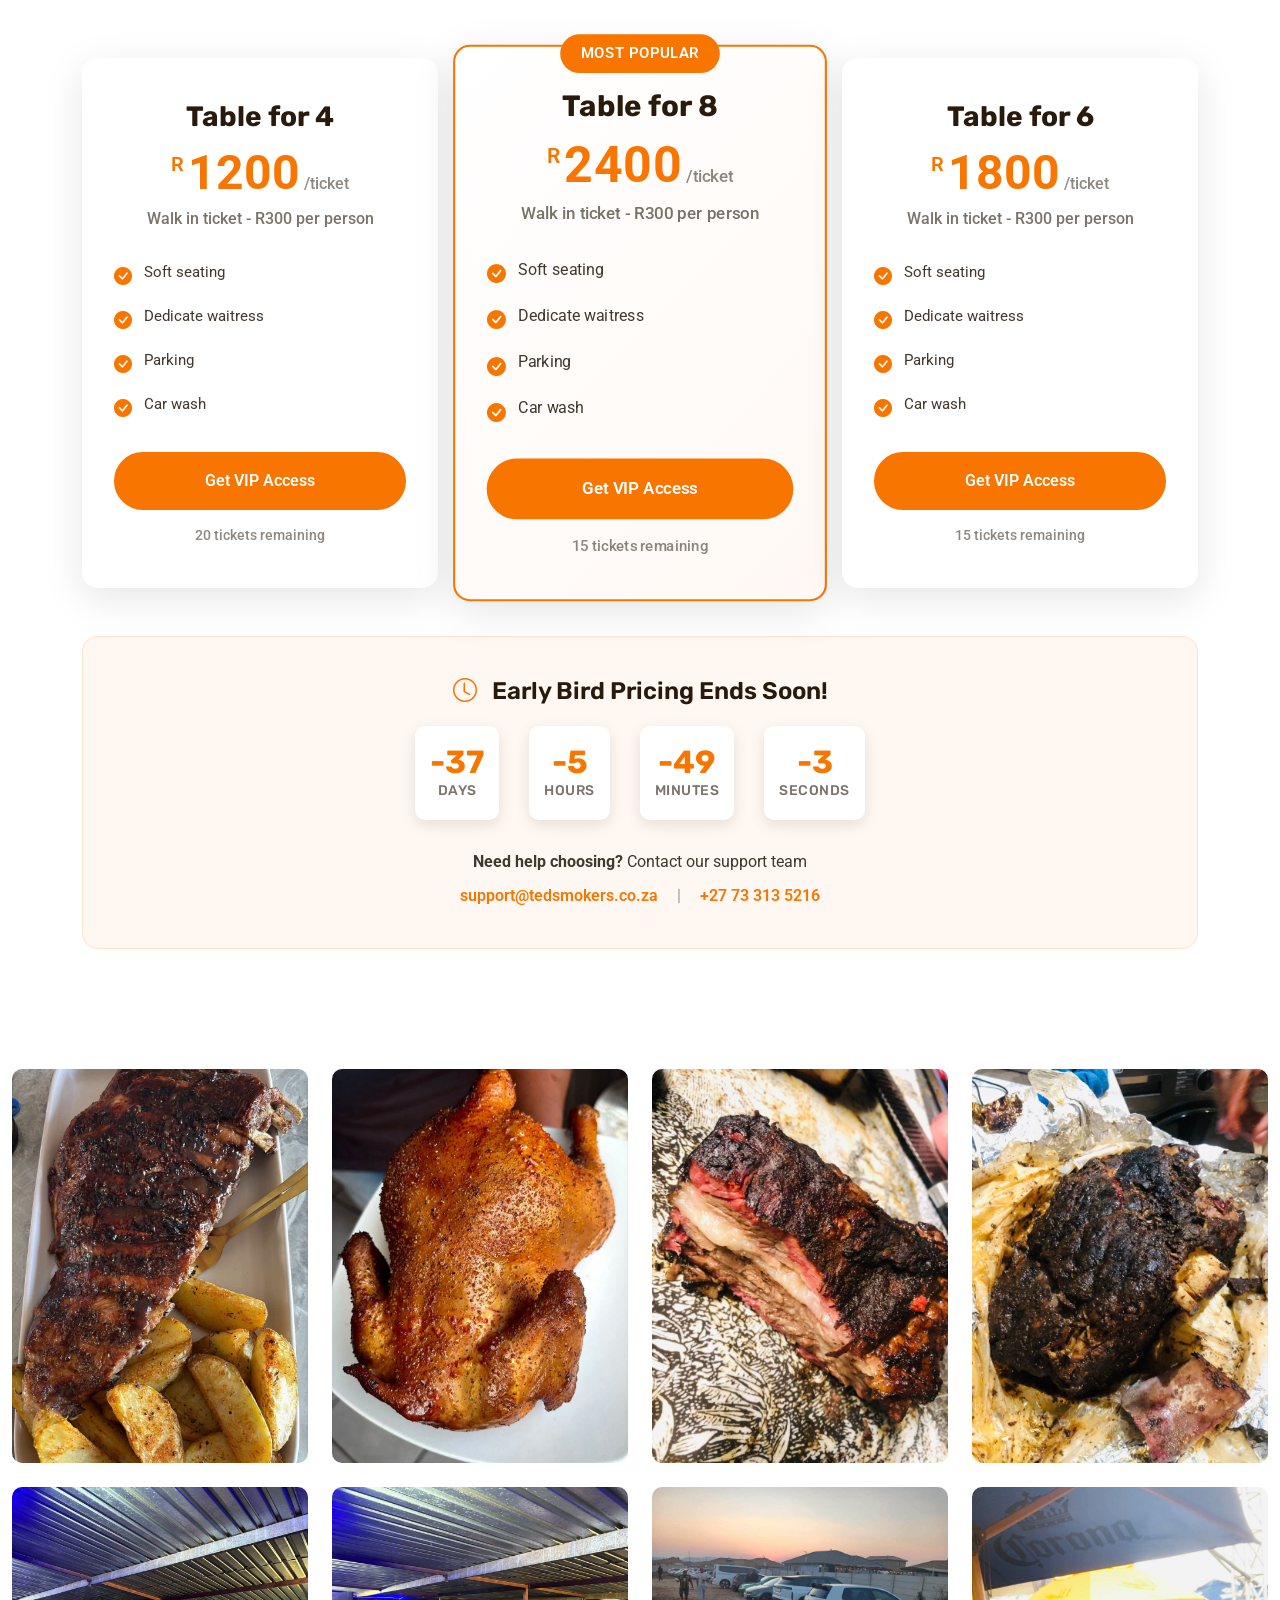
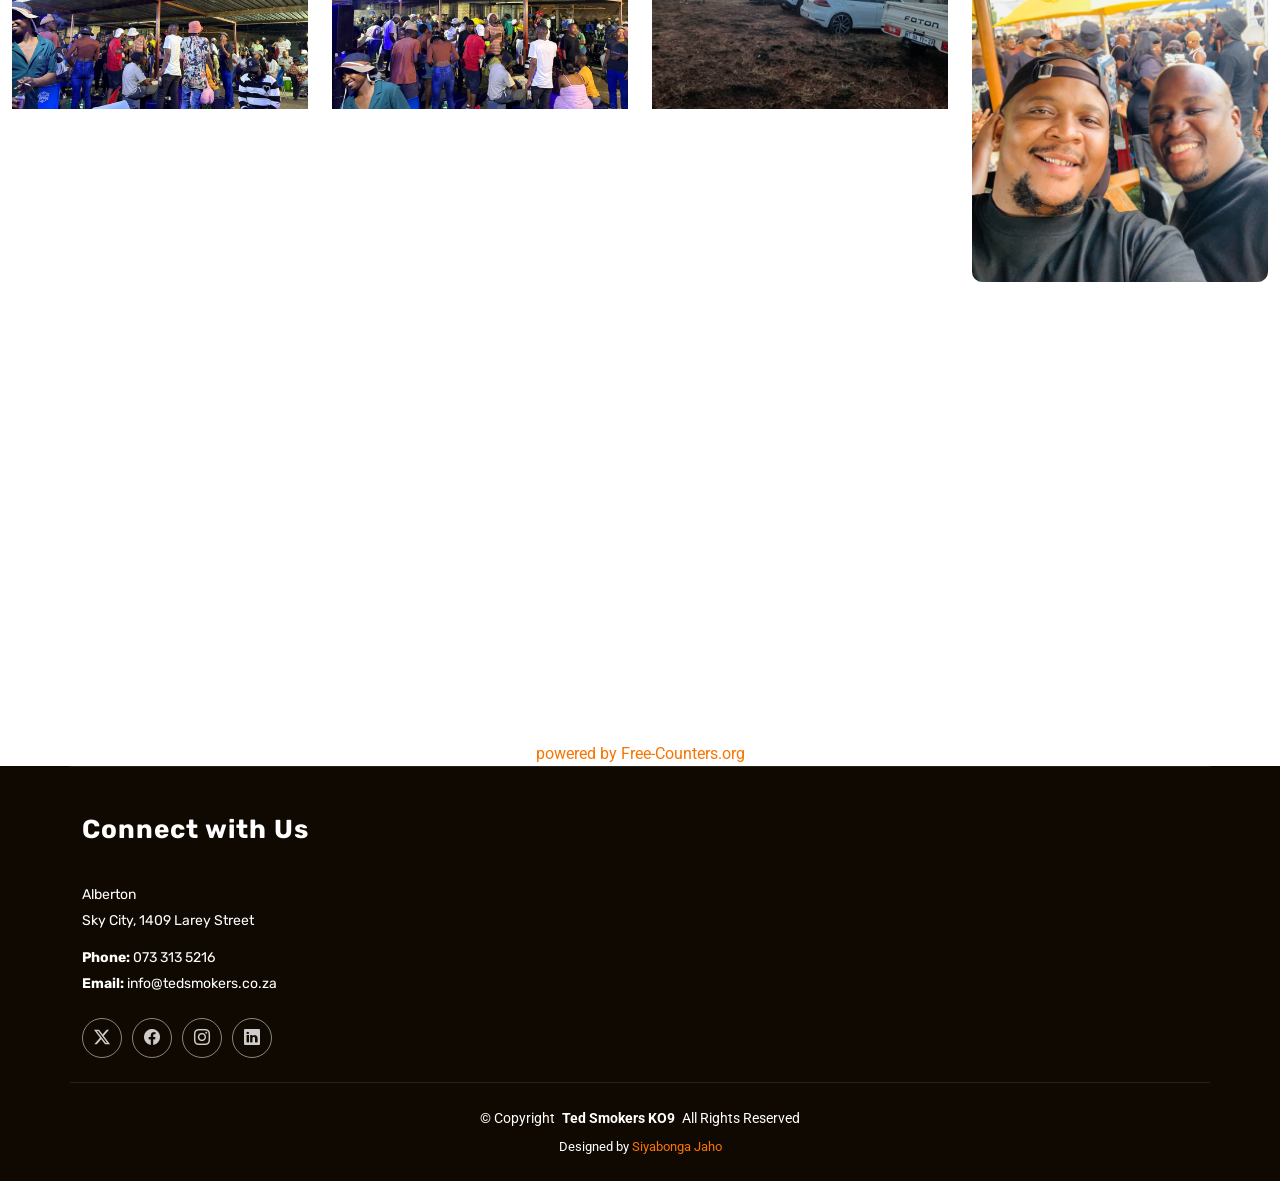
==== commit fd72ece8: "Add files via upload" ====
--- a/index.html
+++ b/index.html
@@ -44,7 +44,7 @@
           <li><a href="index.html" class="active">Home</a></li>
           <li><a href="#">About</a></li>
           <li><a href="#">Events</a></li>
-          <li><a href="#">Organizers</a></li>
+          <li><a href="gallery.html">Gallery</a></li>
           <!--li><a href="venue.html">Venue</a></li>
           <!--li class="dropdown"><a href="#"><span>More Pages</span> <i class="bi bi-chevron-down toggle-dropdown"></i></a>
             <ul>
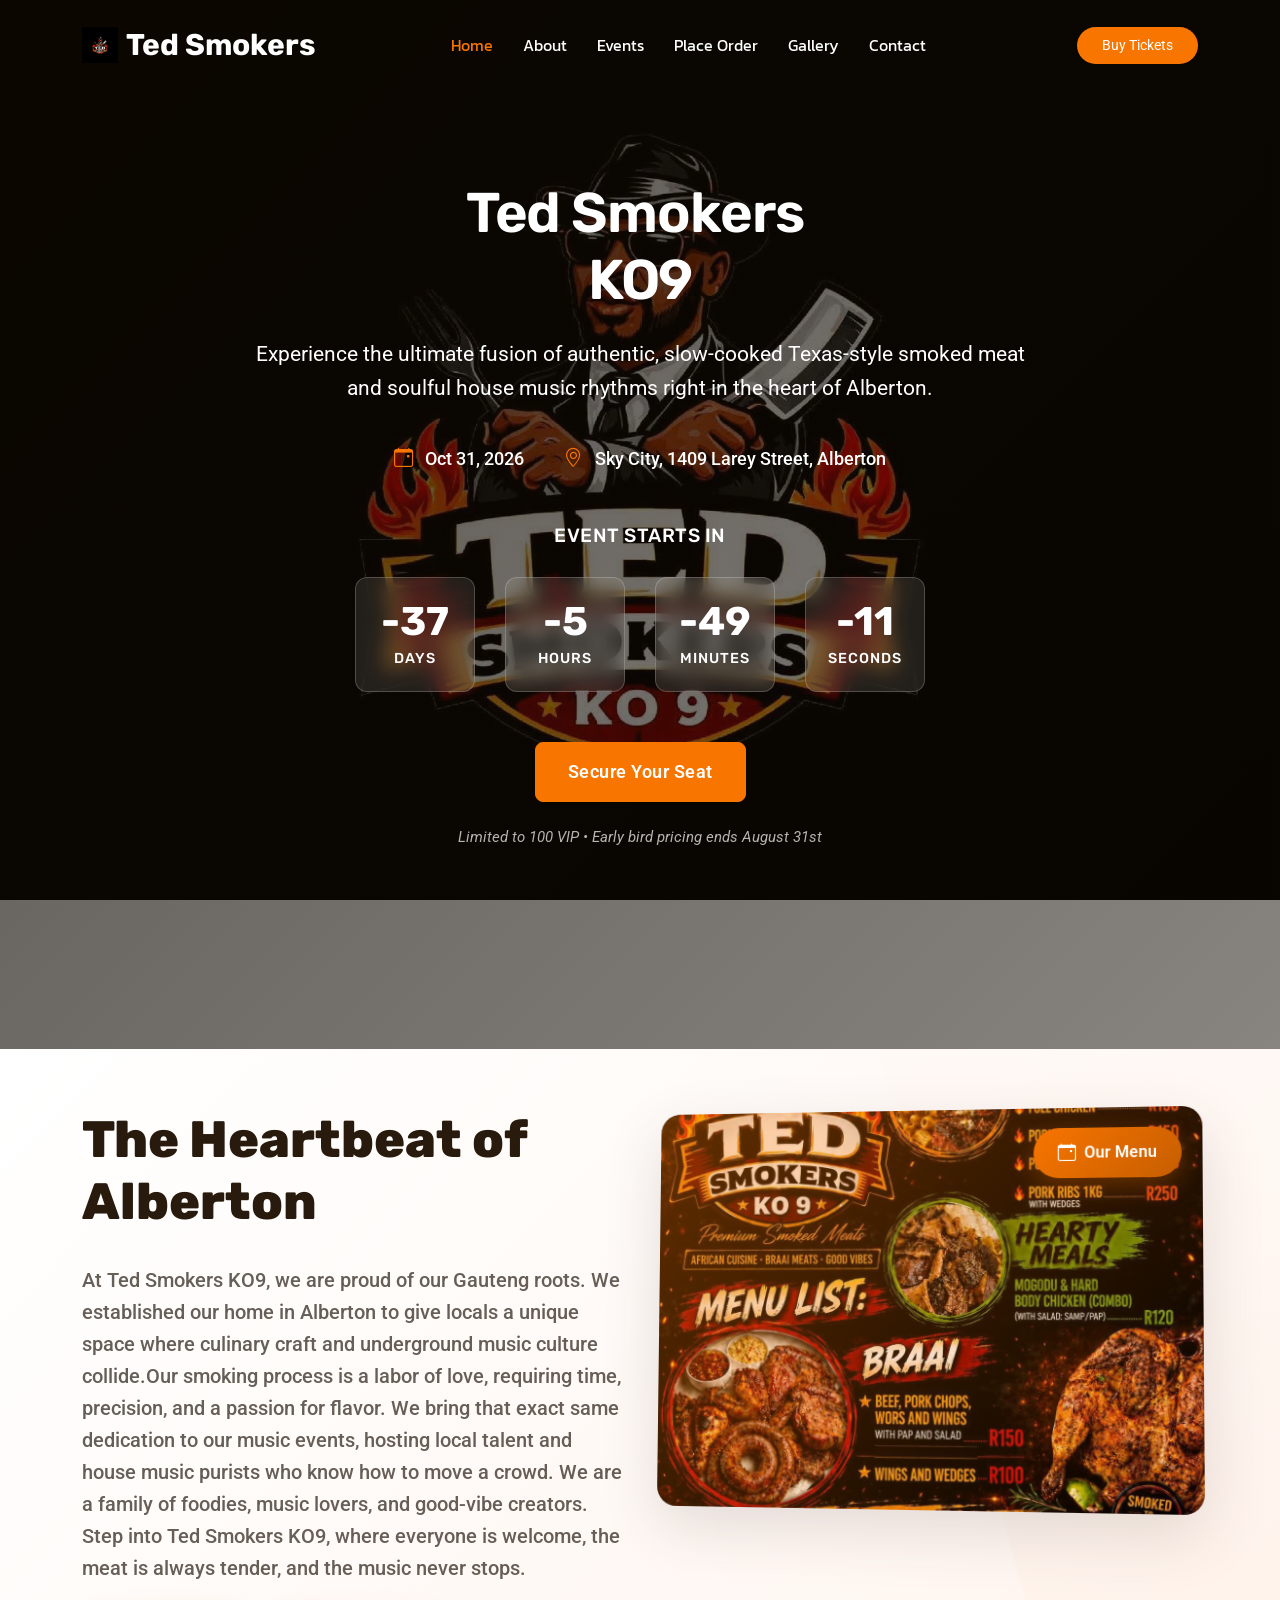
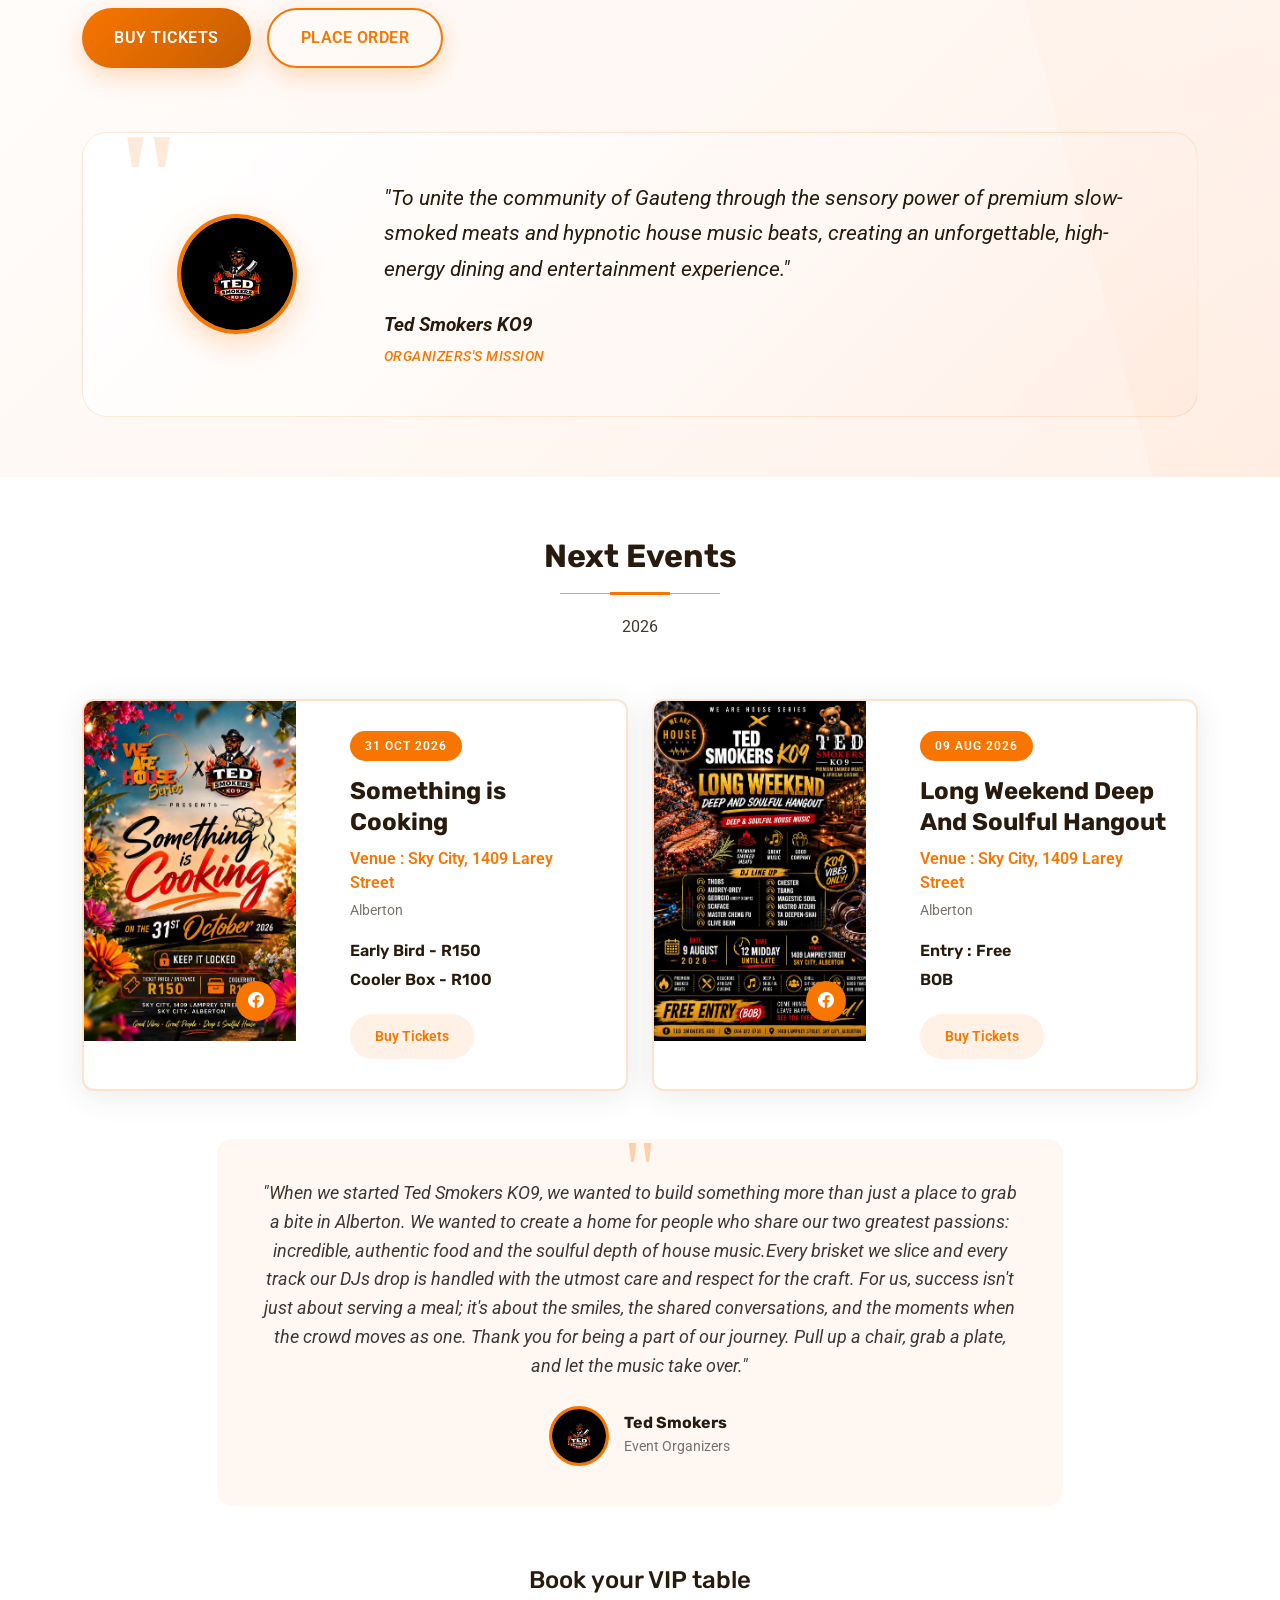
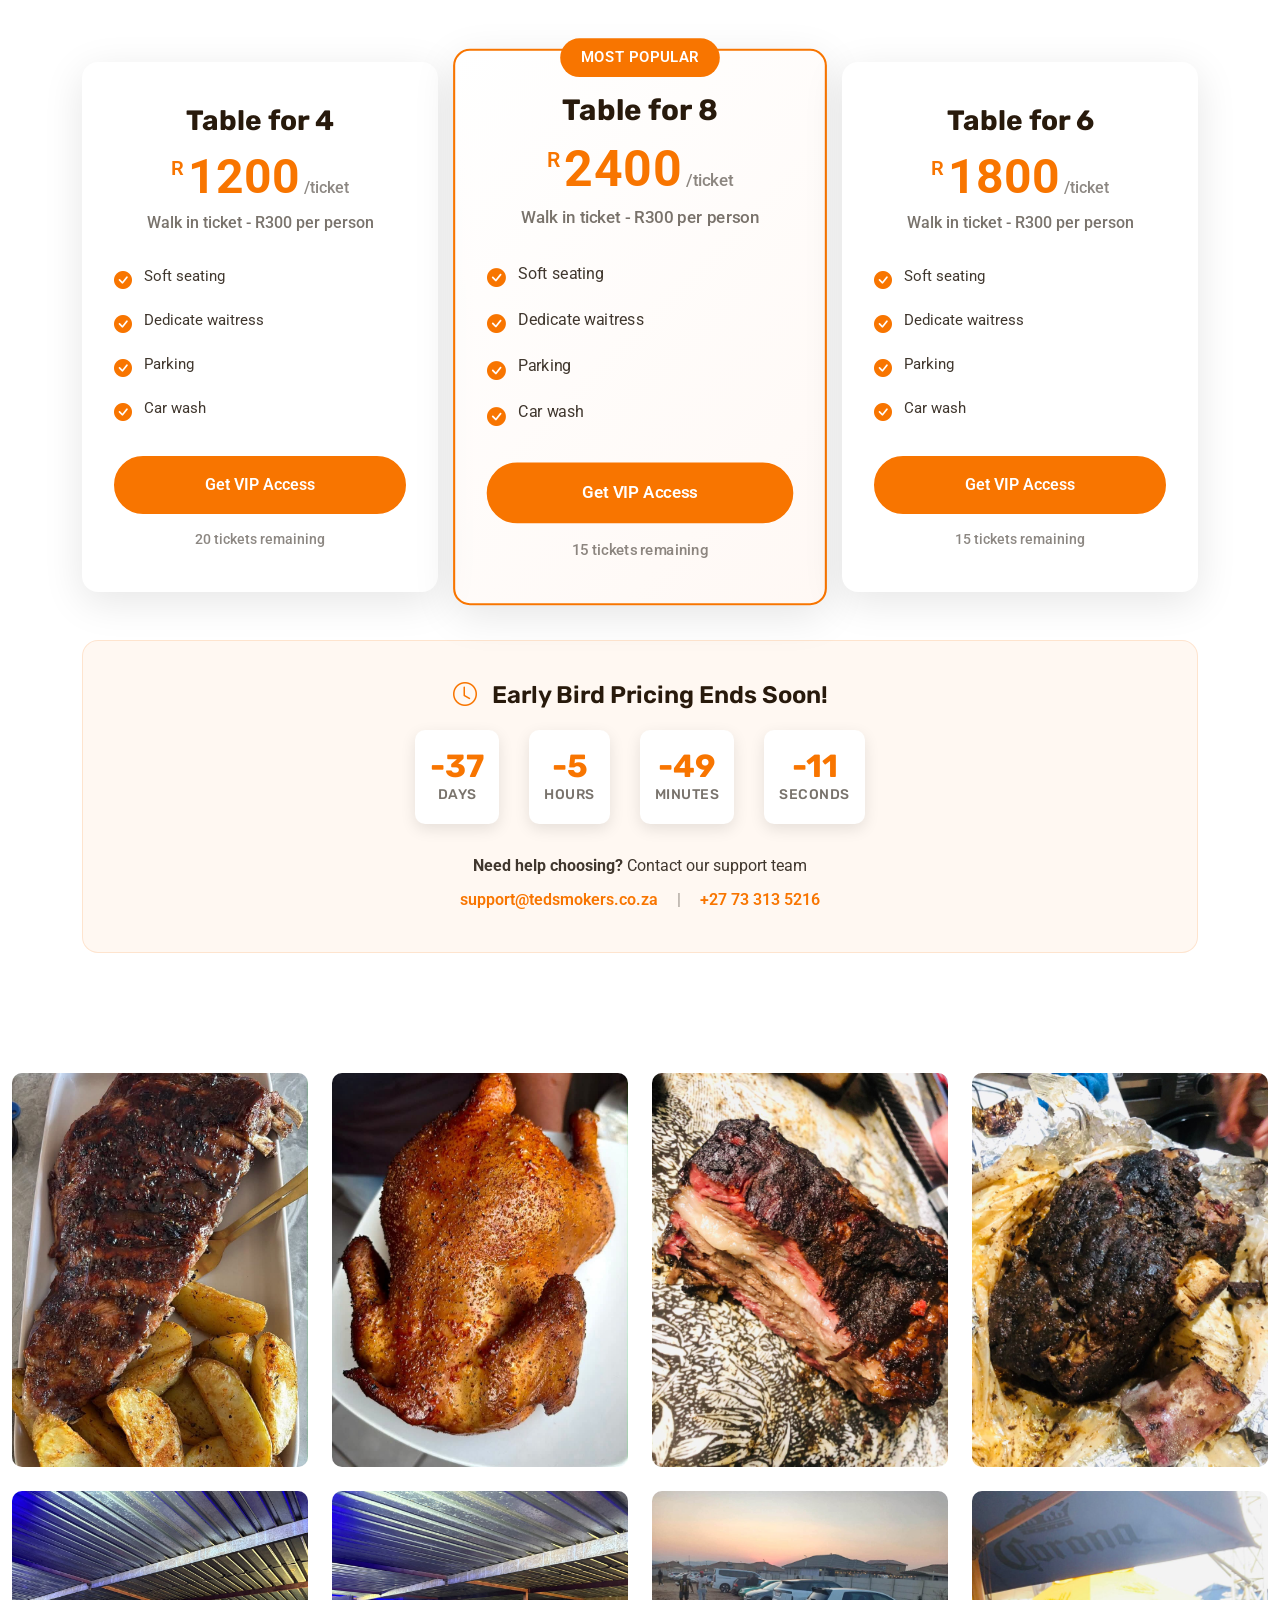
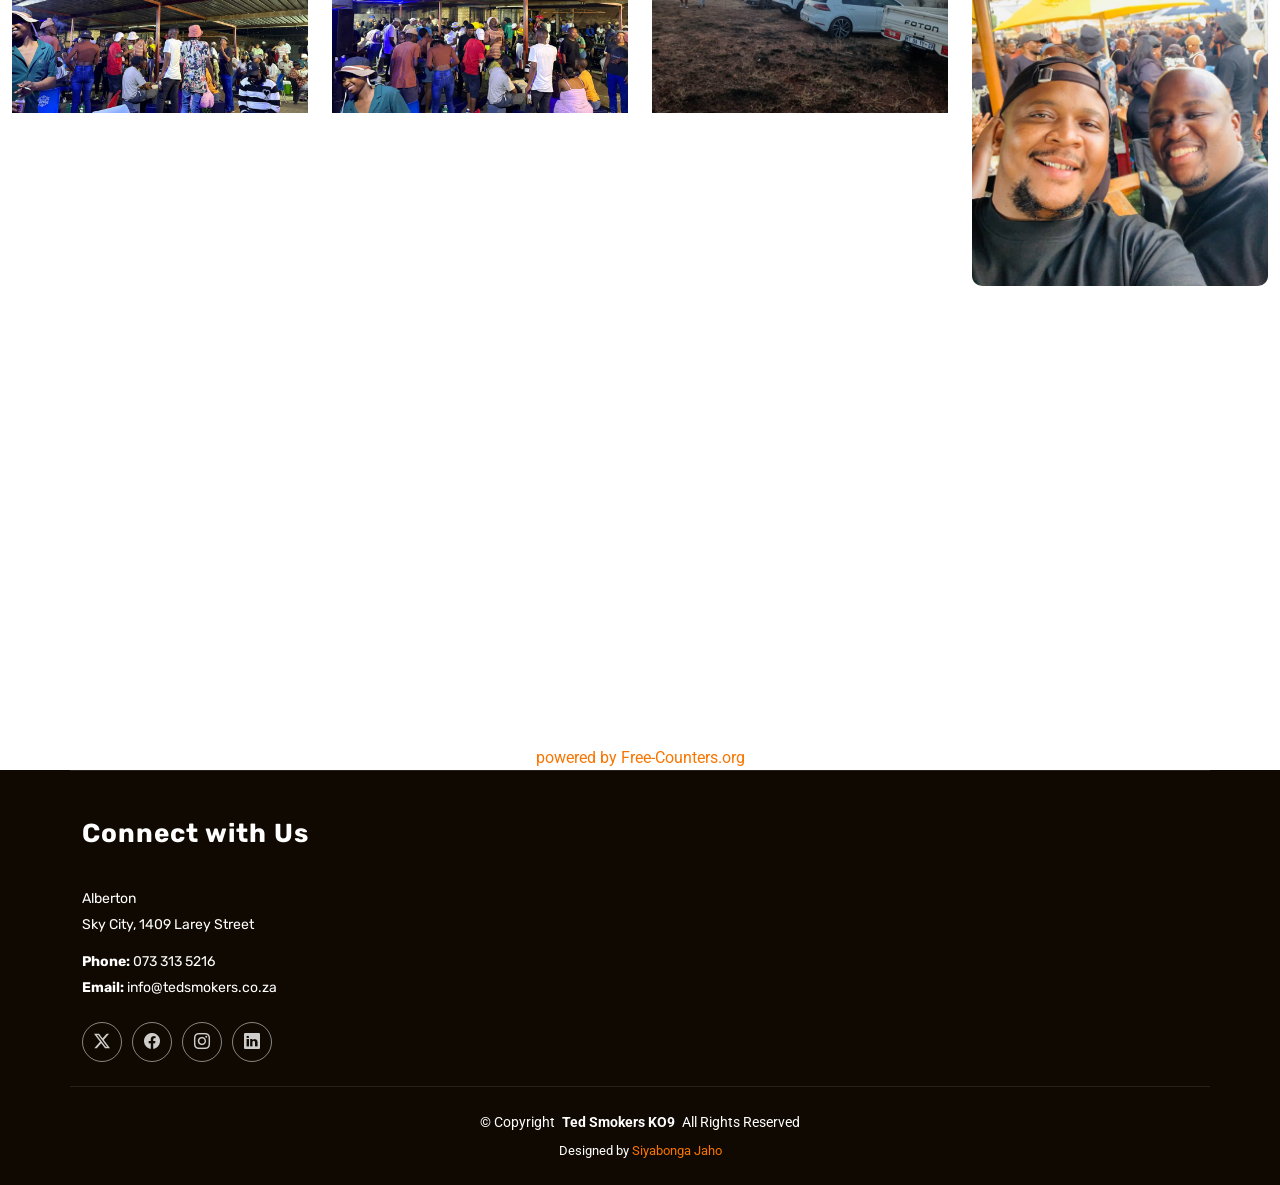
==== commit bf08f32b: "Add files via upload" ====
--- a/index.html
+++ b/index.html
@@ -44,6 +44,7 @@
           <li><a href="index.html" class="active">Home</a></li>
           <li><a href="#">About</a></li>
           <li><a href="#">Events</a></li>
+          <li><a href="Order.html">Place Order</a></li>
           <li><a href="gallery.html">Gallery</a></li>
           <!--li><a href="venue.html">Venue</a></li>
           <!--li class="dropdown"><a href="#"><span>More Pages</span> <i class="bi bi-chevron-down toggle-dropdown"></i></a>
@@ -214,7 +215,7 @@
 
               <div class="cta-section">
                 <a href="https://www.webtickets.co.za/v2/event.aspx?itemid=1601582006" class="btn btn-primary">Buy Tickets</a>
-                <!--a href="#" class="btn btn-outline">Meet the Speakers</a-->
+                <a href="Order.html" class="btn btn-outline">Place Order</a>
               </div>
             </div>
           </div>
@@ -335,6 +336,7 @@
                        <h4>BOB</h4>
                     </div>
                     <a href="https://www.webtickets.co.za/v2/event.aspx?itemid=1601582006" class="btn-speaker">Buy Tickets</a>
+
                   </div>
                 </div>
               </div>
